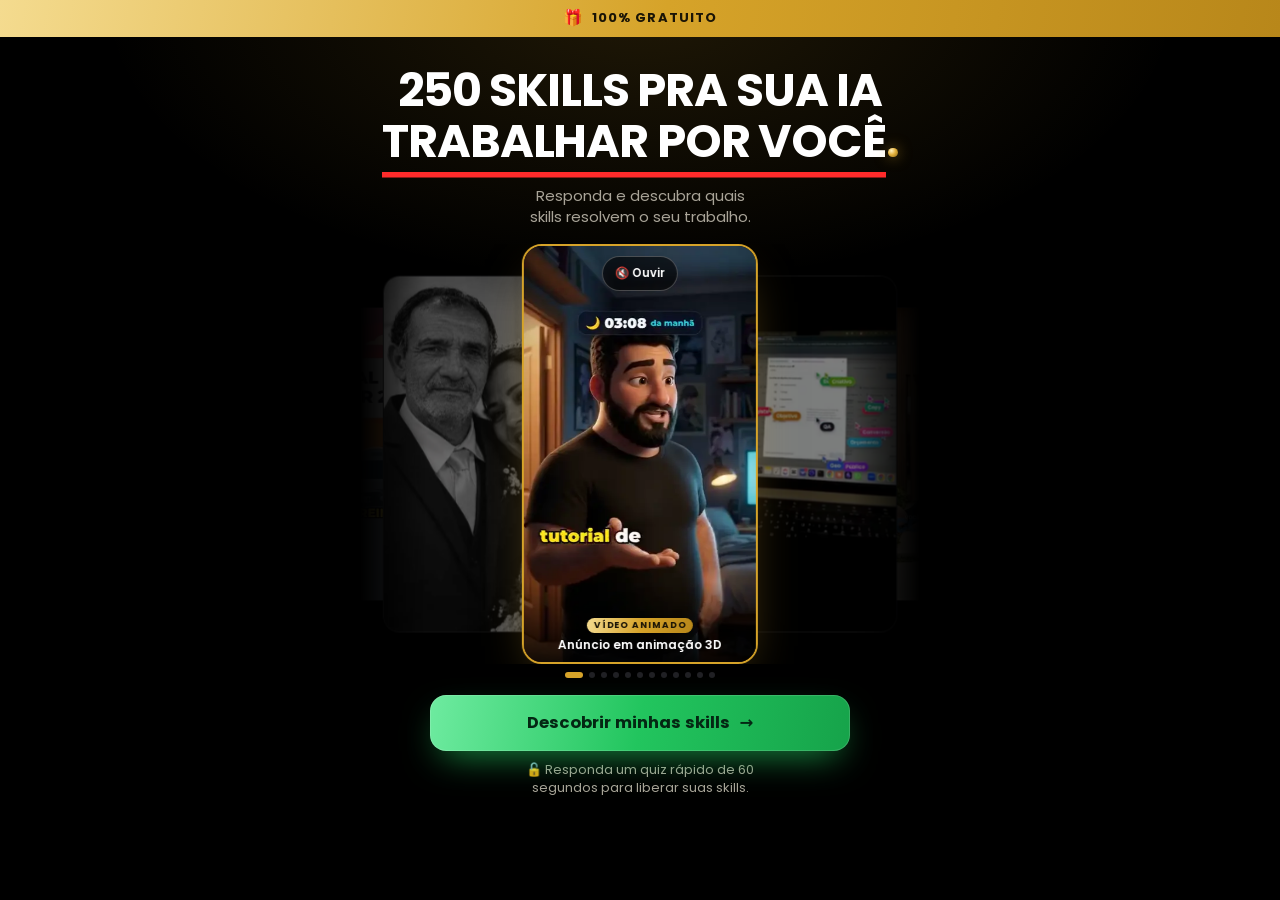
==== index.html @ 6d5dd788 "Capa do quiz: faixa 100% GRATUITO (Black Friday só na página de resultado) Co-Authored-By: Claude Op" ====
<!doctype html>
<html lang="pt-BR">
<head>
<meta charset="utf-8">
<meta name="viewport" content="width=device-width,initial-scale=1,viewport-fit=cover">
<title>Quiz Biblioteca de Skills · Descubra suas skills</title>
<meta name="description" content="Quiz grátis de 60 segundos: diga com o que você trabalha e descubra quais skills fazem sua IA atender, postar e organizar por você.">
<meta name="theme-color" content="#000000">
<meta name="color-scheme" content="dark">
<meta property="og:type" content="website">
<meta property="og:title" content="250 skills pra sua IA trabalhar por você">
<meta property="og:description" content="Responda um quiz de 60 segundos e descubra quais skills resolvem o seu trabalho.">
<meta property="og:image" content="https://quiz-biblioteca.onrender.com/m/og.jpg">
<meta property="og:url" content="https://quiz-biblioteca.onrender.com/">
<meta name="twitter:card" content="summary_large_image">
<link rel="icon" type="image/svg+xml" href="data:image/svg+xml,%3Csvg xmlns='http://www.w3.org/2000/svg' viewBox='0 0 64 64'%3E%3Crect width='64' height='64' rx='14' fill='%23000'/%3E%3Ctext x='32' y='45' text-anchor='middle' font-family='Arial,Helvetica,sans-serif' font-weight='800' font-size='36' fill='%23D6A329'%3EA.%3C/text%3E%3C/svg%3E">
<link rel="preconnect" href="https://fonts.googleapis.com">
<link rel="preconnect" href="https://fonts.gstatic.com" crossorigin>
<link rel="stylesheet" href="https://fonts.googleapis.com/css2?family=Poppins:wght@400;500;600;700;800&family=JetBrains+Mono:wght@500&display=swap">
<style>
/* =========================================================
   TOKENS — preto + dourado (mesmos da página de vendas)
   ========================================================= */
:root{
  --bg:#000;
  --card:#111113;
  --card-2:#17171A;
  --card-3:#202024;
  --line:rgba(255,255,255,.10);
  --line-2:rgba(255,255,255,.17);
  --text:#ECE9E2;
  --muted:#A9A498;
  --dim:#6E6A62;
  --gold:#D6A329;
  --gold-hi:#F2D488;
  --gold-soft:rgba(214,163,41,.12);
  --gold-grad:linear-gradient(100deg,#F4DB8F 0%,#D6A329 52%,#B8871A 100%);
  --gold-tile:linear-gradient(140deg,#F6DE97 0%,#DDAA35 45%,#A97A12 100%);
  --btn-ink:#1A1406;
  --cta-grad:linear-gradient(100deg,#6EEBA0 0%,#22C55E 50%,#16A34A 100%);
  --cta-ink:#042713;
  --cta-glow:34,197,94;
  --wpp:#25D366;
  --red:#FF2B2B;
  --err:#FF6B6B;
  --ok:#4FD18B;
  --f:"Poppins",ui-sans-serif,system-ui,-apple-system,"Segoe UI",sans-serif;
  --mono:"JetBrains Mono",ui-monospace,Menlo,monospace;
  --ease:cubic-bezier(.2,.8,.2,1);
  color-scheme:dark;
}
*{box-sizing:border-box;-webkit-tap-highlight-color:transparent}
[hidden]{display:none!important}
html,body{margin:0;background:var(--bg);color:var(--text)}
html{overflow-x:clip;-webkit-text-size-adjust:100%}
body{font-family:var(--f);font-size:16px;line-height:1.5;-webkit-font-smoothing:antialiased;overflow-x:clip;text-align:center}
img,video{max-width:100%;display:block}
button,a,input{font-family:inherit;touch-action:manipulation}
:focus-visible{outline:2px solid var(--gold-hi);outline-offset:3px}
h1:focus,h2:focus{outline:none}
.gold{background:var(--gold-grad);-webkit-background-clip:text;background-clip:text;color:transparent}
.col{width:100%;max-width:560px;margin:0 auto;padding-left:max(16px,env(safe-area-inset-left,0px));padding-right:max(16px,env(safe-area-inset-right,0px))}
.eyebrow{display:inline-flex;align-items:center;gap:8px;font:600 11px/1.2 var(--f);letter-spacing:.18em;text-transform:uppercase;color:var(--gold)}
.eyebrow::before{content:"";width:7px;height:7px;border-radius:50%;background:var(--gold);box-shadow:0 0 0 4px var(--gold-soft)}
.glow{position:fixed;inset:0;pointer-events:none;z-index:0;background:radial-gradient(60% 45% at 50% 0%,rgba(214,163,41,.15),transparent 70%)}
main,.progress,.topbar{position:relative;z-index:1}
.si{display:inline-block;width:1em;height:1em;flex:none;background:currentColor;-webkit-mask:var(--u) center/contain no-repeat;mask:var(--u) center/contain no-repeat}

/* ---------- Faixa Black Friday ---------- */
.topbar{display:flex;justify-content:center;align-items:center;gap:10px;padding:8px 14px;background:var(--gold-grad);color:var(--btn-ink);font-size:12.5px;font-weight:700;letter-spacing:.06em;text-transform:uppercase;line-height:1.3}
.topbar svg{width:16px;height:16px;flex:none}
.topbar.tb-free{gap:8px;font-size:13px;letter-spacing:.08em}
.topbar.tb-free span{background:none;padding:0;font-size:16px;color:inherit}
.topbar span{background:var(--btn-ink);color:var(--gold-hi);padding:3px 10px;border-radius:99px;font-size:11.5px;white-space:nowrap}

/* ---------- Headline (igual à página) ---------- */
.h1{margin:0;width:100%;font-size:30px;line-height:1.12;font-weight:700;letter-spacing:-.025em;color:#fff;text-transform:uppercase}
.h1 .ln{display:table;margin:0 auto;white-space:nowrap}
.h1 .ul{background:linear-gradient(var(--red),var(--red)) 0 100%/100% .12em no-repeat;padding-bottom:.1em;-webkit-box-decoration-break:clone;box-decoration-break:clone}
.h1 .ball{display:inline-block;width:.2em;height:.2em;margin-left:.06em;border-radius:50%;background:radial-gradient(circle at 35% 30%,#FFF1BF,#E2B03C 45%,#8A6716 100%);box-shadow:0 0 .3em rgba(214,163,41,.6)}

/* ---------- Botões (verde pulsando) ---------- */
.cta{position:relative;overflow:hidden;display:flex;align-items:center;justify-content:center;gap:10px;width:100%;min-height:56px;border:0;border-radius:16px;padding:14px 20px;background:var(--cta-grad);color:var(--cta-ink);font:700 16.5px/1.2 var(--f);text-decoration:none;cursor:pointer;
  box-shadow:0 0 0 1px rgba(255,255,255,.14) inset,0 14px 36px -12px rgba(var(--cta-glow),.8);animation:breathe 2.8s ease-in-out infinite}
.cta:active{animation:none;transform:scale(.98)}
.cta::after{content:"";position:absolute;top:0;bottom:0;left:-60%;width:40%;background:linear-gradient(100deg,transparent,rgba(255,255,255,.5),transparent);transform:skewX(-20deg);animation:shine 2.8s ease-in-out infinite;pointer-events:none}
@keyframes shine{0%,60%{left:-60%}100%{left:130%}}
@keyframes breathe{0%,100%{transform:scale(1);filter:brightness(1)}50%{transform:scale(1.025);filter:brightness(1.08)}}
.cta .arr{transition:transform .2s var(--ease)}
.cta:hover .arr{transform:translateX(4px)}
.unlock{margin:0;font-size:13px;line-height:1.4;color:var(--muted);text-wrap:balance}
.trust{display:flex;justify-content:center;align-items:center;flex-wrap:wrap;gap:6px 16px;font-size:13px;color:var(--muted)}
.trust span{display:inline-flex;align-items:center;gap:7px}
.trust .wa{color:var(--wpp);font-weight:600}
.trust .wa .si{font-size:17px}

/* ---------- CAPA ---------- */
.cover{display:flex;flex-direction:column;align-items:center;gap:clamp(10px,1.9svh,18px);padding-block:clamp(14px,2.4svh,26px) 22px}
.cover .sub{margin:0;font-size:15px;line-height:1.4;color:var(--muted);max-width:34ch;text-wrap:balance}
.cover .cta-box{width:100%;max-width:420px;display:flex;flex-direction:column;gap:10px}

/* Carrossel coverflow */
.fwrap{align-self:stretch;margin-inline:-16px;display:flex;flex-direction:column;gap:8px}
.flow{position:relative;width:100%;height:clamp(200px,44svh,420px);overflow:hidden;touch-action:pan-y;user-select:none;-webkit-user-select:none;
  -webkit-mask-image:linear-gradient(90deg,transparent,#000 12%,#000 88%,transparent);mask-image:linear-gradient(90deg,transparent,#000 12%,#000 88%,transparent)}
.fcard{position:absolute;left:50%;top:0;height:100%;aspect-ratio:9/16;border-radius:20px;overflow:hidden;background:#0b0b0c;border:1px solid var(--line);
  transition:transform .7s var(--ease),opacity .7s var(--ease),filter .7s var(--ease);will-change:transform;cursor:pointer}
.fcard video,.fcard img{position:absolute;inset:0;width:100%;height:100%;object-fit:cover;pointer-events:none}
.fcard.on{border:2px solid var(--gold);box-shadow:0 20px 50px -20px rgba(214,163,41,.55);cursor:default}
.fcard .cap{position:absolute;left:0;right:0;bottom:0;z-index:2;padding:34px 10px 10px;background:linear-gradient(180deg,transparent,rgba(0,0,0,.85));font:600 12px/1.25 var(--f);color:#fff;opacity:0;transition:opacity .4s;text-align:center}
.fcard .cap small{display:inline-block;font-size:9px;font-weight:700;letter-spacing:.1em;text-transform:uppercase;color:var(--btn-ink);background:var(--gold-grad);padding:2px 7px;border-radius:99px;margin-bottom:4px}
.fcard.on .cap{opacity:1}
.snd{position:absolute;top:10px;left:50%;transform:translateX(-50%);z-index:3;border:1px solid rgba(255,255,255,.25);border-radius:999px;background:rgba(0,0,0,.6);color:#fff;font:600 11.5px var(--f);padding:8px 12px;min-height:34px;cursor:pointer;white-space:nowrap;opacity:0;pointer-events:none;transition:opacity .3s}
.fcard.on .snd{opacity:1;pointer-events:auto}
.snd[aria-pressed="true"]{background:var(--gold-grad);color:var(--btn-ink);border-color:transparent}
.dots{display:flex;gap:6px;justify-content:center}
.dots i{width:6px;height:6px;border-radius:3px;background:var(--card-3);transition:all .4s var(--ease)}
.dots i.on{width:18px;background:var(--gold)}
/* imagens com movimento */
.fx-pan{background:#0c0b09}
.fx-pan img{inset:auto;left:50%;top:0;height:100%;width:auto;max-width:none;object-fit:initial;translate:-50% 0;transform-origin:50% 0}
.fx-zoom img{object-position:55% 30%;transform-origin:50% 35%}
.fx-side{background:#f3f5f9}
.fx-side img{object-position:0% 50%}
.fcard.on.fx-pan img{animation:menuPan 9s ease-in-out forwards}
.fcard.on.fx-zoom img{animation:kb 9s ease-out forwards}
.fcard.on.fx-side img{animation:side 9s ease-in-out forwards}
.pmedia.fx-pan img{animation:menuPan 9s ease-in-out infinite alternate}
.pmedia.fx-zoom img{animation:kb 9s ease-in-out infinite alternate}
@keyframes menuPan{0%,14%{transform:none}42%{transform:scale(1.5)}100%{transform:scale(1.5) translateY(-33%)}}
@keyframes kb{to{transform:scale(1.14)}}
@keyframes side{0%,10%{object-position:0% 50%}100%{object-position:100% 50%}}

/* ---------- PROGRESSO (uma barra dourada) ---------- */
.progress{position:sticky;top:0;z-index:5;background:rgba(0,0,0,.9);backdrop-filter:blur(12px);-webkit-backdrop-filter:blur(12px);padding-top:calc(10px + env(safe-area-inset-top,0px));padding-bottom:10px;border-bottom:1px solid var(--line)}
.mark{display:block;font:800 17px/1 var(--f);letter-spacing:-.02em}
.track{margin-top:9px;height:6px;border-radius:3px;background:var(--card-3);overflow:hidden}
.track b{display:block;height:100%;width:0;border-radius:3px;background:var(--gold-grad);transition:width .6s var(--ease)}

/* ---------- PERGUNTAS ---------- */
.q{display:flex;flex-direction:column;align-items:center;gap:16px;padding-block:22px 44px;animation:rise .45s var(--ease) both}
@keyframes rise{from{opacity:.001;transform:translateY(14px)}to{opacity:1;transform:none}}
.q h2{margin:0;font-size:clamp(22px,6.2vw,30px);line-height:1.18;letter-spacing:-.025em;font-weight:700;text-wrap:balance;max-width:22ch}
.qsub{margin:-8px 0 0;font-size:14.5px;line-height:1.45;color:var(--muted);max-width:36ch;text-wrap:balance}
.insight{margin:2px 0 0;max-width:38ch;font-size:13.5px;line-height:1.45;color:var(--muted);text-wrap:balance;padding-top:12px;border-top:1px solid var(--line)}
.insight::before{content:"✦ ";color:var(--gold)}
.opts{width:100%;max-width:440px;display:flex;flex-direction:column;gap:10px}
.opt{position:relative;width:100%;min-height:58px;display:flex;flex-direction:column;align-items:center;justify-content:center;text-align:center;background:var(--card);border:1px solid var(--line);border-radius:16px;padding:12px 42px;color:var(--text);font:600 15.5px/1.3 var(--f);cursor:pointer;transition:border-color .2s,background .2s,transform .15s}
.opt:hover{border-color:rgba(214,163,41,.55);background:var(--card-2)}
.opt:active{transform:scale(.985)}
.opt.sel{border-color:var(--gold);background:linear-gradient(100deg,rgba(214,163,41,.16),rgba(214,163,41,.05))}
.opt.sel::after{content:"✓";position:absolute;right:14px;top:50%;transform:translateY(-50%);width:22px;height:22px;border-radius:50%;background:var(--gold-grad);color:var(--btn-ink);display:grid;place-items:center;font-size:12px;font-weight:800}
/* P1: grade de nichos */
.ngrid{width:100%;max-width:440px;display:grid;grid-template-columns:1fr 1fr;gap:10px}
.ngrid .opt{min-height:62px;padding:10px 12px;gap:9px;font-size:13.5px;line-height:1.25;flex-direction:row;justify-content:flex-start;text-align:left}
.ngrid .opt .em{font-size:24px;line-height:1;flex:none}
.ngrid .opt:last-child{grid-column:1/-1;justify-content:center;min-height:52px}
.ngrid .opt.sel::after{top:6px;right:6px;transform:none;width:18px;height:18px;font-size:11px}

/* Pausa */
.clock{display:flex;flex-direction:column;align-items:center;gap:0}
.clock strong{font-size:clamp(64px,19vw,92px);line-height:1;font-weight:800;letter-spacing:-.05em;font-variant-numeric:tabular-nums}
.clock span{color:var(--text);font-size:16px;font-weight:600}
.clock2{margin:-8px 0 0;color:var(--muted);font-size:15px}
.clock2 b{color:var(--gold-hi)}
.tiny{font-size:11.5px;color:var(--dim);margin:-6px 0 0}
.pmedia{position:relative;width:min(56vw,240px);aspect-ratio:9/16;border-radius:20px;overflow:hidden;background:#0b0b0c;border:2px solid var(--gold);box-shadow:0 24px 50px -24px rgba(214,163,41,.5)}
.pmedia video,.pmedia img{position:absolute;inset:0;width:100%;height:100%;object-fit:cover}
.pmedia.fx-pan img{inset:auto;left:50%;top:0;width:auto;max-width:none;object-fit:initial}
.sound{position:absolute;bottom:10px;left:50%;transform:translateX(-50%);z-index:2;border:0;border-radius:999px;background:rgba(0,0,0,.72);color:var(--text);font:600 12px var(--f);padding:9px 13px;min-height:36px;cursor:pointer;white-space:nowrap}
.sound[aria-pressed="true"]{background:var(--gold-grad);color:var(--btn-ink)}
.ask{width:100%;max-width:400px;margin:0;font-size:15px;font-weight:500;color:#fff;background:var(--card);border:1px solid var(--line-2);border-radius:16px;padding:12px 14px;text-align:left}
.ask small{display:block;font-size:11px;color:var(--gold);letter-spacing:.14em;font-weight:600;margin-bottom:3px}

/* Captura */
.lead{width:100%;max-width:420px;display:flex;flex-direction:column;gap:12px;text-align:left}
.lead label{display:flex;flex-direction:column;gap:6px;font-size:13px;font-weight:600;color:var(--muted)}
.lead input{width:100%;min-height:54px;border-radius:14px;border:1px solid var(--line-2);background:var(--card);color:#fff;font:500 16px var(--f);padding:12px 14px;outline:none;transition:border-color .2s}
.lead input:focus{border-color:var(--gold)}
.lead input[aria-invalid="true"]{border-color:var(--err)}
.err{min-height:0;margin:0;color:var(--err);font-size:13.5px;font-weight:500}
.safe{margin:0;text-align:center;font-size:12.5px;color:var(--muted)}

/* Carregando */
.loading{display:flex;flex-direction:column;align-items:center;gap:24px;padding-block:56px;animation:rise .4s var(--ease) both}
.loading h2{margin:0;font-size:21px;line-height:1.3;letter-spacing:-.02em;max-width:24ch;text-wrap:balance}
.ring{width:108px;height:108px;position:relative}
.ring svg{width:100%;height:100%;transform:rotate(-90deg)}
.ring circle{fill:none;stroke-width:6}
.ring .bgc{stroke:var(--card-3)}
.ring .fgc{stroke:url(#gg);stroke-linecap:round;stroke-dasharray:302;stroke-dashoffset:302;animation:load 3s var(--ease) forwards}
@keyframes load{to{stroke-dashoffset:0}}
.ring b{position:absolute;inset:0;display:grid;place-items:center;font:500 21px var(--mono)}
.checks{list-style:none;margin:0;padding:0;display:flex;flex-direction:column;gap:12px;text-align:left}
.checks li{display:flex;gap:10px;align-items:center;color:var(--dim);font-size:15px;transition:color .3s}
.checks li i{flex:none;width:22px;height:22px;border-radius:50%;border:1px solid var(--line-2);display:grid;place-items:center;font-style:normal;font-size:11px;color:transparent;transition:all .3s}
.checks li.done{color:var(--text)}
.checks li.done i{background:var(--gold-grad);color:var(--btn-ink);border-color:transparent}

/* ---------- RESULTADO / VENDAS ---------- */
.sales{display:flex;flex-direction:column;align-items:center;gap:20px;padding-block:22px 56px;animation:rise .5s var(--ease) both}
.hero2{margin:0;font-size:clamp(26px,7.4vw,40px);line-height:1.12;letter-spacing:-.03em;font-weight:800;text-wrap:balance;max-width:18ch}
.vsl{position:relative;width:100%;max-width:340px;max-width:min(340px,calc((100svh - 190px) * .5625));min-width:220px;aspect-ratio:9/16;border-radius:20px;overflow:hidden;background:#000;box-shadow:0 0 0 1.5px rgba(214,163,41,.6),0 30px 70px -30px rgba(214,163,41,.5);cursor:pointer}
.vsl video{position:absolute;inset:0;width:100%;height:100%;object-fit:cover;background:#000}
.vsl .sound{bottom:18px;font-size:13px;padding:10px 15px}
.vprog{position:absolute;left:0;right:0;bottom:0;height:4px;background:rgba(255,255,255,.14);z-index:2}
.vprog b{display:block;height:100%;width:0;background:var(--gold-grad)}
.after{width:100%;display:flex;flex-direction:column;align-items:center;gap:22px}
.after.show{animation:rise .7s var(--ease) both}
.blk{width:100%;max-width:460px;display:flex;flex-direction:column;align-items:center;gap:12px}
.blk h3{margin:0;font-size:clamp(22px,6.2vw,28px);line-height:1.18;letter-spacing:-.025em;font-weight:700;text-wrap:balance;color:#fff}
.badge{display:inline-flex;align-items:center;gap:8px;font:600 12px/1.2 var(--f);letter-spacing:.06em;color:var(--gold-hi);padding:8px 14px;border:1px solid rgba(214,163,41,.45);border-radius:999px;background:var(--gold-soft)}
.prof{width:100%;max-width:460px;background:var(--card);border:1px solid var(--line-2);border-radius:22px;padding:20px 18px;display:flex;flex-direction:column;align-items:center;gap:10px}
.prof small{font-size:11px;letter-spacing:.14em;text-transform:uppercase;color:var(--dim);font-weight:600}
.punch{margin:0;font-size:clamp(19px,5.2vw,23px);line-height:1.3;font-weight:700;letter-spacing:-.015em;color:#fff;text-wrap:balance}
.muted{margin:0;color:var(--muted);font-size:15px;max-width:36ch;text-wrap:balance}
/* comparativo lado a lado (igual à página) */
.cmp2{width:100%;display:grid;grid-template-columns:1fr 1fr;gap:8px;text-align:left}
.cmp2 .cc{display:flex;flex-direction:column;border-radius:18px;padding:14px 10px 10px;min-width:0}
.cmp2 .cc.no{border:1px solid rgba(255,90,90,.35);background:linear-gradient(180deg,#2a1214,#140d0e)}
.cmp2 .cc.yes{border:1px solid rgba(79,209,139,.45);background:linear-gradient(180deg,#0f2a1c,#0b1510);box-shadow:0 30px 70px -30px rgba(79,209,139,.45)}
.cc-h{padding-bottom:10px;margin-bottom:4px;border-bottom:1px solid rgba(255,255,255,.08)}
.cc-h b{display:block;font-size:14px;font-weight:700;line-height:1.2}
.no .cc-h b{color:#ff7b7b}.yes .cc-h b{color:var(--ok)}
.cc-h span{display:block;margin-top:4px;font-family:var(--mono);font-size:10px;color:var(--dim)}
.cc ul{list-style:none;margin:0 0 10px;padding:0;display:grid}
.cc li{display:flex;align-items:flex-start;gap:7px;padding:6px 0;font-size:12px;line-height:1.3;overflow-wrap:anywhere}
.no li{color:#c9b9b9}.yes li{color:#fff}
.cc li i{flex:none;width:18px;height:18px;margin-top:-1px;border-radius:50%;display:grid;place-items:center;font-style:normal;font-size:9.5px;font-weight:800}
.no li i{background:rgba(255,90,90,.16);color:#ff6b6b}
.yes li i{background:#22c55e;color:#06210f}
.cc-f{margin-top:auto;padding:9px 6px;border-radius:10px;text-align:center;font-weight:700;font-size:11.5px;line-height:1.25}
.no .cc-f{background:rgba(255,90,90,.12);color:#ff7b7b}
.yes .cc-f{background:rgba(79,209,139,.12);color:var(--ok)}
@media (min-width:420px){.cmp2{gap:12px}.cmp2 .cc{padding:18px 14px 12px}.cc-h b{font-size:16px}.cc li{font-size:13.5px;gap:10px}.cc li i{width:22px;height:22px;font-size:11px}.cc-f{font-size:13px}}
/* a conta */
.calc{width:100%;max-width:460px;border-radius:22px;padding:20px 18px;background:#fbf8f1;color:#1d1b17;text-align:left;box-shadow:0 30px 60px -30px rgba(214,163,41,.5)}
.calc .tag{display:inline-block;font:700 10.5px/1 var(--f);letter-spacing:.14em;text-transform:uppercase;color:#8a8273;margin-bottom:10px}
.calc p{margin:0;font-size:16px;line-height:1.5}
.calc b{color:#c2410c}
.calc .us{margin-top:12px;padding-top:12px;border-top:1px dashed #d9d2c3;font-weight:700;font-size:17px}
.calc .us b{color:#15803d}
/* skills do nicho */
.skills{width:100%;display:grid;grid-template-columns:1fr 1fr;gap:10px}
.sk{display:flex;flex-direction:column;align-items:center;gap:10px;padding:16px 10px;border-radius:18px;background:var(--card);border:1px solid var(--line-2);font-weight:600;font-size:13.5px;line-height:1.3;color:#fff}
.sk .ti{width:46px;height:46px;border-radius:14px;display:grid;place-items:center;background:var(--gold-tile);color:var(--btn-ink)}
.sk .ti svg{width:22px;height:22px}
/* criador */
.cr{width:100%;max-width:460px;display:flex;gap:14px;align-items:center;text-align:left;padding:14px;border-radius:20px;background:var(--card);border:1px solid var(--line)}
.cr img{flex:none;width:76px;height:96px;border-radius:14px;object-fit:cover;object-position:50% 25%;border:1px solid var(--line-2)}
.cr b{display:block;color:#fff;font-size:15px}
.cr small{display:block;color:var(--gold-hi);font-size:12px;margin-top:1px}
.cr p{margin:6px 0 0;font-size:13.5px;line-height:1.45;color:var(--muted)}
/* oferta (igual à página) */
.offer{width:100%;max-width:460px;border-radius:26px;padding:2px;background:conic-gradient(from var(--ang,0deg),rgba(214,163,41,.25) 0deg,rgba(214,163,41,.25) 200deg,#F2D488 280deg,#fff 300deg,#D6A329 320deg,rgba(214,163,41,.25) 360deg);animation:orbit 6s linear infinite;box-shadow:0 40px 110px -40px rgba(214,163,41,.55)}
@property --ang{syntax:'<angle>';inherits:false;initial-value:0deg}
@keyframes orbit{to{--ang:360deg}}
.offer-in{border-radius:24px;background:#0b0b0c;padding:24px 18px;text-align:left}
.offer-bf{display:flex;justify-content:center;margin-bottom:14px}
.offer-bf span{display:inline-flex;align-items:center;gap:6px;padding:5px 12px;border-radius:99px;background:rgba(214,163,41,.12);border:1px solid rgba(214,163,41,.45);color:var(--gold-hi);font-size:11px;font-weight:700;letter-spacing:.1em}
.offer-in h3{margin:0;font-size:20px;color:#fff;text-align:center}
.inc{list-style:none;display:grid;gap:12px;margin:18px 0;padding:0}
.inc li{display:flex;gap:12px;font-size:14px}
.inc li i{flex:none;width:22px;height:22px;border-radius:50%;background:var(--gold-soft);border:1px solid rgba(214,163,41,.5);color:var(--gold-hi);display:grid;place-items:center;font-style:normal;font-size:11px;font-weight:700;margin-top:1px}
.inc b{display:block;color:#fff}
.inc small{color:var(--muted);font-size:12.5px}
.bonus-h{display:flex;align-items:center;gap:10px;font-size:11px;font-weight:700;letter-spacing:.14em;color:var(--gold);margin:6px 0 10px}
.bonus-h::after{content:"";flex:1;height:1px;background:var(--line)}
.bonus{display:flex;justify-content:space-between;align-items:center;gap:10px;padding:11px 12px;border-radius:12px;background:var(--card);border:1px solid var(--line);font-size:13.5px;margin-bottom:8px}
.bonus>span:first-child{display:flex;align-items:center;gap:10px}
.bonus .bi{width:30px;height:30px;border-radius:9px;display:grid;place-items:center;background:var(--card-2);border:1px solid var(--line-2);color:var(--gold-hi);flex:none}
.bonus .bi svg{width:14px;height:14px}
.bonus .bi .si{font-size:15px;color:var(--wpp)}
.bonus .pr{text-align:right;font-size:12px;line-height:1.25;color:var(--ok);font-weight:600;white-space:nowrap}
.bonus .pr s{display:block;color:var(--muted);font-weight:400}
.price{text-align:center;margin:22px 0 18px}
.price .off{display:inline-block;padding:4px 12px;border-radius:99px;background:var(--gold-grad);color:var(--btn-ink);font-size:11.5px;font-weight:700;letter-spacing:.06em}
.price .from{display:block;color:var(--muted);font-size:14px;margin-top:10px}
.price .val{display:flex;justify-content:center;align-items:flex-start;gap:4px;color:#fff;line-height:1;margin-top:6px}
.price .val small{font-size:20px;font-weight:600;margin-top:8px}
.price .val b{font-size:66px;font-weight:800;letter-spacing:-.03em}
.price .once{display:block;font-size:11px;letter-spacing:.16em;font-weight:600;color:var(--gold);margin-top:8px}
.offer .trust{margin-top:14px}
/* garantia (selo da página) */
.guar{width:100%;max-width:460px;display:flex;gap:16px;align-items:center;padding:18px;border-radius:20px;background:var(--card);border:1px solid var(--line);text-align:left}
.seal{flex:none;width:96px;height:96px;filter:drop-shadow(0 10px 24px rgba(214,163,41,.35))}
.seal .seal-ring{transform-origin:60px 60px;animation:sealSpin 22s linear infinite}
@keyframes sealSpin{to{transform:rotate(360deg)}}
.guar strong{display:block;color:#fff;font-size:15px}
.guar p{margin:4px 0 0;font-size:13px;color:var(--muted)}
/* FAQ */
.faq{width:100%;max-width:460px;display:grid;gap:8px;text-align:left}
.faq details{border-radius:14px;background:var(--card);border:1px solid var(--line);overflow:hidden}
.faq summary{list-style:none;cursor:pointer;display:flex;justify-content:space-between;align-items:center;gap:12px;padding:15px 16px;font-size:14.5px;font-weight:500;color:#fff}
.faq summary::-webkit-details-marker{display:none}
.faq summary::after{content:"+";flex:none;width:24px;height:24px;border-radius:50%;border:1px solid var(--line-2);display:grid;place-items:center;color:var(--gold);transition:transform .25s}
.faq details[open] summary::after{transform:rotate(45deg)}
.faq details p{margin:0;padding:0 16px 16px;font-size:13.5px;color:var(--muted)}
.final{width:100%;max-width:460px;display:flex;flex-direction:column;gap:14px;align-items:center;padding-top:6px}
.res-flow .flow{height:clamp(260px,54svh,460px)}
footer{width:100%;padding:24px 16px 30px;font-size:12px;color:var(--dim);border-top:1px solid var(--line)}

@media (min-width:760px){.cover{padding-block:28px 32px}}
@media (max-width:360px){.ngrid .opt{font-size:12.5px}.opt{padding:12px 34px;font-size:15px}.topbar{font-size:11.5px;gap:8px}}
@media (prefers-reduced-motion:reduce){*,*::before,*::after{animation:none!important;transition:none!important}}
</style>
</head>
<body>
<div class="glow" aria-hidden="true"></div>
<svg width="0" height="0" style="position:absolute" aria-hidden="true"><defs><linearGradient id="gg" x1="0" x2="1"><stop offset="0" stop-color="#F4DB8F"/><stop offset=".52" stop-color="#D6A329"/><stop offset="1" stop-color="#B8871A"/></linearGradient></defs></svg>

<div class="topbar" id="topbar" hidden>
  <svg viewBox="0 0 24 24" fill="none" stroke="currentColor" stroke-width="2.4" stroke-linecap="round" stroke-linejoin="round" aria-hidden="true"><path d="M12.6 2.6A2 2 0 0 0 11.2 2H4a2 2 0 0 0-2 2v7.2a2 2 0 0 0 .6 1.4l8.7 8.7a2.4 2.4 0 0 0 3.4 0l6.6-6.6a2.4 2.4 0 0 0 0-3.4z"/><circle cx="7.5" cy="7.5" r="1.2" fill="currentColor"/></svg>
  Desconto de Black Friday <span>62% OFF</span>
</div>
<div class="topbar tb-free" id="topbarFree"><span aria-hidden="true">🎁</span> 100% GRATUITO</div>

<div id="prog" class="progress" hidden>
  <div class="col">
    <span class="mark gold" aria-hidden="true">A.</span>
    <div class="track" id="track" role="progressbar" aria-label="Progresso do quiz" aria-valuemin="0" aria-valuemax="100"><b id="tfill"></b></div>
  </div>
</div>

<main id="app"></main>

<script>
/* =========================================================
   CONFIGURAÇÃO — troque aqui
   ========================================================= */
const CHECKOUT = "https://pay.hub.la/I3yjw0fYzsLZFm8vH3pD";   // link do checkout (Hubla); com "#", o botão não leva a lugar nenhum
const LEAD_WEBHOOK = "";       // URL que recebe o lead em POST JSON; vazio = não envia nada
/* respostas anônimas (sem nome nem telefone) salvas no Supabase, tabela quiz_respostas.
   A chave abaixo é a "publishable": pode ficar no site; a tabela só aceita inserir, ninguém lê por aqui.
   Para desligar o envio, deixe url vazio. */
const SUPABASE = {url:"https://ritjeqziygxnywznwhsc.supabase.co", key:"sb_publishable_6xr50iEvbMHEYcyE6F9pEg_xkrTpZkS", tabela:"quiz_respostas"};
const VSL = {vturb:false, src:"m/vsl.mp4", poster:"m/vsl.webp", vturbId:"", vturbJs:""};
const VSL_DELAY = 30;          // segundos até liberar tudo que fica abaixo do vídeo principal

/* =========================================================
   MÍDIAS (pasta m/) — vídeos têm poster .webp com o mesmo nome
   som:1 = vídeo com áudio (mostra o botão "Ouvir")
   ========================================================= */
const MEDIA = {
  v1:{t:"Seu avatar apresentando o imóvel", c:"Imóveis", som:1},
  v2:{t:"Personagens 3D que vendem", c:"Vídeo animado", som:1},
  v3:{t:"Anúncio em animação 3D", c:"Vídeo animado", som:1},
  v4:{t:"A obra em 3D, andar por andar", c:"Arquitetura"},
  v5:{t:"Do terreno à casa pronta", c:"Imóveis", som:1},
  v6:{t:"Mobília no apê vazio", c:"Imóveis", som:1},
  v7:{t:"Terreno que vira empreendimento", c:"Arquitetura", som:1},
  v8:{t:"Vídeo explicativo animado", c:"Conteúdo", som:1},
  v9:{t:"Série animada pro Reels", c:"Conteúdo", som:1},
  v10:{t:"18 efeitos de edição em 20s", c:"Edição de vídeo"},
  v11:{t:"CRM próprio", c:"Vendas"},
  v12:{t:"Site animado pra sua empresa", c:"Site"},
  v13:{t:"Página de vendas pronta", c:"Página de vendas"},
  v14:{t:"Controle do MEI: lucro e caixa", c:"Finanças"},
  cardapio:{img:1, fx:"pan", t:"Cardápio digital da hamburgueria", c:"Cardápio digital"},
  casamento:{img:1, fx:"zoom", t:"Edição profissional para casamentos", c:"Fotografia"},
  relatorio:{img:1, fx:"side", t:"Relatório com gráficos do seu negócio", c:"Relatório"},
  // soCapa:1 = aparece só no carrossel da capa (não entra no carrossel do resultado)
  v15:{t:"Tráfego Pago Automático para seu negócio", c:"Tráfego pago", som:1, soCapa:1},
  v16:{t:"WhatsApp automático", c:"Atendimento", soCapa:1}
};
/* capa: abre com v3 no centro; à direita v15, v1, v16; à esquerda (o último da lista) o casamento */
const COVER_ORDER = ["v3","v15","v1","v16","v5","v4","v14","v6","v2","v13","v8","casamento"];

/* =========================================================
   NICHOS — tudo depois da 1ª pergunta muda por aqui
   nome  = descrição completa do nicho (referência)
   curto = usado nas frases ("pro seu restaurante", "pra sua loja"…; o pro/pra/pros/pras é automático)
   dores = opções da P2 (c = frase de custo mostrada no resultado; sem = texto opcional no comparativo)
   gastoSub / horasSub = exemplos da P3 / P4
   pausa = mídia da pausa (chave de MEDIA) · pedido = caixa "VOCÊ SÓ PEDE"
   tempo = opções da P6 · skills = [nome, ícone] · carrossel = mídias que aparecem primeiro
   ========================================================= */
const NICHES = {
  comida:{desejo:"Receber pedidos no WhatsApp no automático", label:"Restaurante, lanchonete ou padaria", emoji:"🍔", nome:"sua hamburgueria, restaurante ou padaria", curto:"seu restaurante",
    dores:[
      {t:"Responder pedido no WhatsApp o dia todo", c:"Cliente que espera resposta pede no concorrente."},
      {t:"Fazer post bonito do cardápio", c:"Sem post, o cardápio do dia não vende."},
      {t:"Pagar sistema de pedido e cardápio digital", c:"Mensalidade que come o lucro de cada lanche."},
      {t:"Saber se teve lucro no fim do mês", c:"Você trabalha muito e não sabe quanto sobra."}],
    gastoSub:"cardápio digital, sistema de pedido, designer…",
    horasSub:"respondendo pedido, fazendo post, anotando conta",
    pausa:"cardapio", pedido:"cria um cardápio digital pra eu mandar no WhatsApp",
    tempo:["Atender melhor no balcão","Criar pratos e promoções novas","Abrir mais horas e vender mais","Descansar e ficar com a família"],
    skills:[["Cardápio digital","utensils"],["Atendente de WhatsApp","chat"],["Post do prato do dia","image"],["Controle de caixa","wallet"]],
    carrossel:["cardapio","v14","v3","relatorio","v2","v12"]},
  imoveis:{desejo:"Vender mais imóveis com vídeo e avatar", label:"Corretor ou imobiliária", emoji:"🏠", nome:"seus imóveis", curto:"seus imóveis",
    dores:[
      {t:"Fazer anúncio e vídeo de cada imóvel", c:"Imóvel sem vídeo fica parado no portal."},
      {t:"Responder lead que chega a qualquer hora", c:"Lead que espera 1 hora já falou com outro corretor."},
      {t:"Organizar clientes e retornos", c:"Cliente esquecido é comissão perdida."},
      {t:"Postar todo dia nas redes", c:"Sem aparecer, ninguém lembra de você na hora de comprar."}],
    gastoSub:"CRM, portal, editor de vídeo…",
    horasSub:"fazendo anúncio, respondendo lead, organizando cliente",
    pausa:"v1", pedido:"faz um vídeo desse apartamento com o meu avatar",
    tempo:["Fazer mais visitas","Fechar mais negócios","Captar mais imóveis","Ter fim de semana de novo"],
    skills:[["Avatar apresentando o imóvel","video"],["Vídeo do imóvel pro Reels","play"],["CRM de clientes","users"],["Anúncio que faz o cliente chamar","megaphone"]],
    carrossel:["v1","v6","v5","v7","v11","v12"]},
  arq:{desejo:"Mostrar meus projetos em 3D pro cliente", label:"Arquitetura, engenharia ou obra", emoji:"📐", nome:"seus projetos", curto:"seus projetos",
    dores:[
      {t:"Mostrar o projeto pro cliente entender", c:"Cliente que não visualiza não fecha."},
      {t:"Fazer render e apresentação", c:"Cada render terceirizado sai do seu bolso."},
      {t:"Montar orçamento e proposta", c:"Proposta que demora esfria o cliente."},
      {t:"Divulgar o trabalho nas redes", c:"Projeto bonito escondido não traz cliente novo."}],
    gastoSub:"render, software, designer…",
    horasSub:"montando apresentação, orçamento e post",
    pausa:"v4", pedido:"mostra essa obra em 3D, andar por andar",
    tempo:["Pegar mais projetos","Focar na parte criativa","Visitar mais obras","Ter mais tempo pra mim"],
    skills:[["Render do projeto","image"],["Obra em 3D andar por andar","layers"],["Orçamento em PDF","file"],["Simulação de empreendimento","ruler"]],
    carrossel:["v4","v7","v5","v6","relatorio","v12"]},
  beleza:{desejo:"Lotar minha agenda de clientes", label:"Estética, beleza ou saúde", emoji:"💆‍♀️", nome:"seu espaço de beleza", curto:"seu espaço de beleza",
    dores:[
      {t:"Responder agenda e preço no WhatsApp", c:"Quem não é respondido marca com outra."},
      {t:"Criar conteúdo pro Instagram", c:"Perfil parado não enche agenda."},
      {t:"Lembrar cliente de voltar", c:"Cliente que some é faturamento que não volta."},
      {t:"Organizar as contas do mês", c:"Você atende o dia inteiro e não sabe o lucro."}],
    gastoSub:"agenda online, designer, social media…",
    horasSub:"respondendo agenda, fazendo post, cobrando",
    pausa:"v2", pedido:"faz um vídeo animado da minha promoção",
    tempo:["Atender mais clientes","Fazer curso e me especializar","Abrir mais horários","Descansar e cuidar de mim"],
    skills:[["Atendente de agenda no WhatsApp","calendar"],["Vídeo animado da promoção","video"],["Lembrete pro cliente voltar","bell"],["Controle do caixa","wallet"]],
    carrossel:["v2","v3","v9","v11","v14","v12"]},
  criador:{desejo:"Criar conteúdo e vídeo sem editar", label:"Criador de conteúdo ou infoprodutor", emoji:"🎥", nome:"seu conteúdo", curto:"seu conteúdo",
    dores:[
      {t:"Editar vídeo toda semana", c:"Cada vídeo parado na galeria é alcance perdido."},
      {t:"Ter ideia e roteiro todo dia", c:"Sem constância, o algoritmo te esquece."},
      {t:"Fazer página de vendas e funil", c:"Sem página, o produto não vende sozinho."},
      {t:"Responder seguidores e alunos", c:"Pergunta sem resposta vira venda que não acontece."}],
    gastoSub:"editor, ferramenta de IA, plataforma…",
    horasSub:"editando, roteirizando, respondendo",
    pausa:"v8", pedido:"transforma esse tema num vídeo explicativo",
    tempo:["Gravar mais conteúdo","Lançar um produto novo","Fazer mais parcerias","Ter vida fora do celular"],
    skills:[["Roteiro de Reels","pencil"],["Vídeo explicativo animado","video"],["Edição com efeitos","cut"],["Página de vendas","globe"]],
    carrossel:["v8","v9","v10","v13","v3","v2"]},
  loja:{desejo:"Vender mais na minha loja online", label:"Loja ou e-commerce", emoji:"🛍️", nome:"sua loja", curto:"sua loja",
    dores:[
      {t:"Criar anúncio e criativo", c:"Criativo fraco encarece cada venda."},
      {t:"Fazer página de produto que venda", c:"Visita sem página boa vai embora."},
      {t:"Atender no WhatsApp e no direct", c:"Cliente sem resposta compra em outra loja."},
      {t:"Controlar estoque e caixa", c:"Sem controle, o dinheiro some no meio do mês."}],
    gastoSub:"plataforma, designer, gestor de anúncio…",
    horasSub:"fazendo criativo, atendendo, controlando estoque",
    pausa:"v13", pedido:"faz uma página de vendas pro meu produto",
    tempo:["Testar mais produtos","Escalar os anúncios","Cuidar do atendimento","Ter mais tempo livre"],
    skills:[["Página de vendas","globe"],["Anúncio animado","megaphone"],["Atendente de WhatsApp","chat"],["Relatório de vendas","chart"]],
    carrossel:["v13","v3","v2","relatorio","v11","v12"]},
  servicos:{desejo:"Organizar contas, clientes e orçamentos", label:"Prestador de serviço ou MEI", emoji:"🧰", nome:"seu negócio", curto:"seu negócio",
    dores:[
      {t:"Fazer orçamento rápido e bonito", c:"Orçamento que demora perde pro concorrente."},
      {t:"Controlar as contas do MEI", c:"Você trabalha muito e não sabe quanto sobra."},
      {t:"Organizar clientes e cobranças", c:"Cliente esquecido é dinheiro na mesa."},
      {t:"Divulgar o trabalho", c:"Quem não aparece não é lembrado."}],
    gastoSub:"sistema de orçamento, contador, designer…",
    horasSub:"fazendo orçamento, cobrando, divulgando",
    pausa:"v14", pedido:"monta meu controle do MEI com lucro e caixa",
    tempo:["Pegar mais serviços","Aumentar meu preço","Organizar a empresa","Ter mais tempo pra família"],
    skills:[["Orçamento em PDF","file"],["Controle do MEI","calc"],["CRM de clientes","users"],["Site animado","globe"]],
    carrossel:["v14","v12","v11","relatorio","v3","v13"]},
  foto:{desejo:"Entregar fotos e vídeos em tempo recorde", label:"Fotografia e eventos", emoji:"📸", nome:"seus ensaios e eventos", curto:"seus ensaios e eventos",
    dores:[
      {t:"Separar e organizar centenas de fotos", c:"Cada hora separando foto é uma hora sem fotografar."},
      {t:"Editar e entregar rápido", c:"Entrega que atrasa vira reclamação."},
      {t:"Mostrar o portfólio nas redes", c:"Portfólio parado não fecha evento novo."},
      {t:"Fazer orçamento e contrato", c:"Orçamento demorado perde a data pra outro."}],
    gastoSub:"editor, armazenamento, site…",
    horasSub:"separando foto, editando, respondendo cliente",
    pausa:"casamento", pedido:"organiza as fotos do casamento e escolhe as melhores",
    tempo:["Fotografar mais eventos","Entregar mais rápido","Cuidar do portfólio","Descansar entre os eventos"],
    skills:[["Organizar fotos do evento","grid"],["Edição profissional","sparkle"],["Portfólio animado","image"],["Orçamento e contrato","clipboard"]],
    carrossel:["casamento","v10","v12","v13","v9","v3"]},
  outro:{desejo:"Trabalhar menos e ganhar tempo", label:"Outra área / uso pessoal", emoji:"✨", nome:"seu dia a dia", curto:"seu dia a dia",
    dores:[
      {t:"Escrever textos e mensagens", c:"Horas na frente do celular que podiam ser suas."},
      {t:"Organizar contas e rotina", c:"Sem organização, o mês escapa."},
      {t:"Criar conteúdo pras redes", c:"Sem conteúdo, ninguém te encontra."},
      {t:"Não sei por onde começar com IA", c:"Enquanto isso, outros já usam IA pra trabalhar menos.", sem:"Tentar usar IA sem saber por onde começar"}],
    gastoSub:"aplicativos e assinaturas…",
    horasSub:"em tarefa repetida no celular e no computador",
    pausa:"v3", pedido:"faz um anúncio animado pra minha ideia",
    tempo:["Trabalhar menos","Ganhar mais","Aprender coisa nova","Ter mais tempo livre"],
    skills:[["Textos e mensagens","chat"],["Controle das contas","wallet"],["Post pras redes","image"],["Anúncio animado","megaphone"]],
    carrossel:["v3","v8","v2","v14","v13","v12"]}
};

/* Perguntas iguais pra todos */
const GASTO = [{t:"Nada, faço tudo na mão",v:0},{t:"Até R$ 100",v:80},{t:"De R$ 100 a R$ 300",v:200},{t:"De R$ 300 a R$ 600",v:450},{t:"Mais de R$ 600",v:800}];
const HORAS = [{t:"Até 3 horas",v:3},{t:"De 4 a 7 horas",v:6},{t:"De 8 a 15 horas",v:12},{t:"Mais de 15 horas",v:20}];
const IA = ["Nunca usei","Uso o ChatGPT pra coisa simples","Uso, mas não sai do jeito que eu quero","Pago assinatura e não aproveito"];

/* As etapas: P1, P2, P3, P4, Pausa, P5, P6, (Captura — desligada por enquanto), Carregamento */
const STEPS = [
  // P1: o que a pessoa quer que a IA faça. Cada desejo aponta para um nicho (NICHES), que personaliza o resto do quiz.
  {id:"nicho", grid:true, title:()=>"O que você quer que a IA faça por você?", sub:()=>"Toque no que mais mudaria a sua semana.",
   opts:()=>NICHE_KEYS.map(k=>({t:NICHES[k].desejo, e:NICHES[k].emoji, v:k})),
   insight:"Você não precisa aprender IA. Só escolher o que ela vai fazer por você."},
  {id:"dor", title:()=>"O que mais te trava hoje?", opts:n=>n.dores.map(d=>({...d, v:d.t})),
   insight:"A tarefa que mais te trava é exatamente a primeira que a IA deveria fazer por você."},
  {id:"gasto", title:()=>"Quanto você gasta por mês com aplicativo, sistema ou freelancer?", sub:n=>"Ex.: "+n.gastoSub, opts:()=>GASTO,
   insight:"Uma skill é um arquivo. Você paga uma vez e ela trabalha pra sempre."},
  {id:"horas", title:()=>"Quantas horas por semana você gasta nisso?", sub:n=>cap(n.horasSub), opts:()=>HORAS,
   insight:"O que se repete toda semana é o que a IA faz melhor."},
  {id:"pausa", pause:true},
  {id:"ia", title:()=>"Como é sua relação com a IA hoje?", opts:()=>IA.map(t=>({t, v:t})),
   insight:"A IA não precisa de você saber programar. Precisa das instruções certas. Isso é uma skill."},
  {id:"tempo", title:()=>"Se a IA fizesse isso por você, o que você faria com o tempo livre?", opts:n=>n.tempo.map(t=>({t, v:t})),
   insight:"Quem tira o trabalho repetido da frente cresce sem trabalhar mais."},
  // captura de nome e WhatsApp desligada por enquanto; para religar, tire o "//" da linha abaixo
  // {id:"captura", capture:true},
  {id:"carregando", loading:true}
];
const RES_STEP = STEPS.length;

const FAQ = [
  ["Preciso saber programar?","Não. Você só cola o arquivo na sua IA e pede em português."],
  ["Em qual IA funciona?","Claude, Codex, Cursor, Gemini e outras."],
  ["Tem mensalidade?","Não. Pagamento único, acesso vitalício e skill nova toda semana."]
];

/* Ícones (traço 24x24, os mesmos da página) */
const P = {
  chat:'<path d="M7.9 20A9 9 0 1 0 4 16.1L2 22Z"/><path d="M8 12h.01M12 12h.01M16 12h.01"/>',
  users:'<path d="M16 21v-2a4 4 0 0 0-4-4H6a4 4 0 0 0-4 4v2"/><circle cx="9" cy="7" r="4"/><path d="M22 21v-2a4 4 0 0 0-3-3.87"/><path d="M16 3.13a4 4 0 0 1 0 7.75"/>',
  image:'<rect x="3" y="3" width="18" height="18" rx="2"/><circle cx="9" cy="9" r="2"/><path d="m21 15-3.1-3.1a2 2 0 0 0-2.8 0L6 21"/>',
  wallet:'<path d="M19 7V4a1 1 0 0 0-1-1H5a2 2 0 0 0 0 4h15a1 1 0 0 1 1 1v4h-3a2 2 0 0 0 0 4h3a1 1 0 0 0 1-1v-2"/><path d="M3 5v14a2 2 0 0 0 2 2h15a1 1 0 0 0 1-1v-4"/>',
  file:'<path d="M15 2H6a2 2 0 0 0-2 2v16a2 2 0 0 0 2 2h12a2 2 0 0 0 2-2V7Z"/><path d="M14 2v4a2 2 0 0 0 2 2h4"/><path d="M16 13H8"/><path d="M16 17H8"/><path d="M10 9H8"/>',
  utensils:'<path d="M3 2v7c0 1.1.9 2 2 2h4a2 2 0 0 0 2-2V2"/><path d="M7 2v20"/><path d="M21 15V2a5 5 0 0 0-5 5v6c0 1.1.9 2 2 2h3Zm0 0v7"/>',
  calendar:'<rect x="3" y="4" width="18" height="18" rx="2"/><path d="M16 2v4M8 2v4M3 10h18"/>',
  chart:'<path d="M3 3v18h18"/><path d="m19 9-5 5-4-4-3 3"/>',
  pencil:'<path d="M17 3a2.85 2.83 0 1 1 4 4L7.5 20.5 2 22l1.5-5.5Z"/>',
  grid:'<rect x="3" y="3" width="7" height="7" rx="1"/><rect x="14" y="3" width="7" height="7" rx="1"/><rect x="14" y="14" width="7" height="7" rx="1"/><rect x="3" y="14" width="7" height="7" rx="1"/>',
  layers:'<path d="m12 2 10 5-10 5L2 7z"/><path d="m2 17 10 5 10-5"/><path d="m2 12 10 5 10-5"/>',
  sparkle:'<path d="M12 3l1.9 5.8L20 11l-6.1 2.2L12 19l-1.9-5.8L4 11l6.1-2.2z"/>',
  bell:'<path d="M6 8a6 6 0 0 1 12 0c0 7 3 9 3 9H3s3-2 3-9"/><path d="M10.3 21a1.94 1.94 0 0 0 3.4 0"/>',
  play:'<rect x="3" y="3" width="18" height="18" rx="4"/><path d="m10 8 6 4-6 4Z"/>',
  megaphone:'<path d="m3 11 18-5v12L3 14v-3z"/><path d="M11.6 16.8a3 3 0 1 1-5.8-1.6"/>',
  calc:'<rect x="4" y="2" width="16" height="20" rx="2"/><path d="M8 6h8"/><path d="M8 11h.01M12 11h.01M16 11h.01M8 15h.01M12 15h.01M16 15v3M8 18h.01M12 18h.01"/>',
  clipboard:'<rect x="8" y="2" width="8" height="4" rx="1"/><path d="M16 4h2a2 2 0 0 1 2 2v14a2 2 0 0 1-2 2H6a2 2 0 0 1-2-2V6a2 2 0 0 1 2-2h2"/><path d="m9 14 2 2 4-4"/>',
  globe:'<circle cx="12" cy="12" r="10"/><path d="M2 12h20"/><path d="M12 2a15.3 15.3 0 0 1 4 10 15.3 15.3 0 0 1-4 10 15.3 15.3 0 0 1-4-10 15.3 15.3 0 0 1 4-10z"/>',
  ruler:'<path d="M21.3 15.3a2.4 2.4 0 0 1 0 3.4l-2.6 2.6a2.4 2.4 0 0 1-3.4 0L2.7 8.7a2.41 2.41 0 0 1 0-3.4l2.6-2.6a2.41 2.41 0 0 1 3.4 0Z"/><path d="m14.5 12.5 2-2M11.5 9.5l2-2M8.5 6.5l2-2M17.5 15.5l2-2"/>',
  video:'<path d="m16 13 5.2 3.5a.5.5 0 0 0 .8-.4V7.9a.5.5 0 0 0-.8-.4L16 11"/><rect x="2" y="6" width="14" height="12" rx="2"/>',
  cut:'<circle cx="6" cy="6" r="3"/><circle cx="6" cy="18" r="3"/><path d="M20 4 8.12 15.88M14.47 14.48 20 20M8.12 8.12 12 12"/>'
};
const ic = n => `<svg viewBox="0 0 24 24" fill="none" stroke="currentColor" stroke-width="2" stroke-linecap="round" stroke-linejoin="round" aria-hidden="true">${P[n]||P.sparkle}</svg>`;
const WA = `<i class="si" style="--u:url(https://cdn.jsdelivr.net/npm/simple-icons@16.30.0/icons/whatsapp.svg)" aria-hidden="true"></i>`;

/* =========================================================
   MOTOR
   ========================================================= */
let step = -1, answers = {}, lead = {nome:"", whatsapp:""}, cleanups = [];
const app = document.getElementById("app"), prog = document.getElementById("prog"), track = document.getElementById("track"), topbar = document.getElementById("topbar");
const reduced = matchMedia("(prefers-reduced-motion: reduce)").matches;
const tryPlay = v => { const p = v.play(); if (p && p.catch) p.catch(()=>{}); };
const esc = s => String(s).replace(/[&<>"']/g, c => ({"&":"&amp;","<":"&lt;",">":"&gt;",'"':"&quot;","'":"&#39;"}[c]));
const cap = s => s.charAt(0).toUpperCase() + s.slice(1);
/* "seu restaurante" → "pro seu restaurante" / "do seu restaurante" (concorda com seu/sua/seus/suas) */
const prep = (c, w) => c.replace(/^(seus|suas|seu|sua)(?=\s)/, m => w[["seu","sua","seus","suas"].indexOf(m)] + " " + m);
const pra = c => prep(c, ["pro","pra","pros","pras"]);
const doNicho = c => prep(c, ["do","da","dos","das"]);
const brl = n => "R$ " + Math.round(n).toLocaleString("pt-BR");
const NICHE_KEYS = Object.keys(NICHES);
const nicheKey = () => NICHE_KEYS[answers.nicho] || "outro";   // P1 guarda a posição da opção escolhida
const niche = () => NICHES[nicheKey()];
const pick = id => { const q = STEPS.find(s=>s.id===id); return q.opts(niche())[answers[id]]; };
const horasMes = () => Math.round(((pick("horas")||{v:0}).v) * 4.3);
const gastoMes = () => (pick("gasto")||{v:0}).v;
const firstName = () => { const f = lead.nome.trim().split(/\s+/)[0] || ""; return f.charAt(0).toUpperCase() + f.slice(1); };
const buyAttrs = () => CHECKOUT && CHECKOUT !== "#" ? `href="${esc(CHECKOUT)}" target="_blank" rel="noopener"` : `href="#"`;
const mediaPoster = k => `m/${k}.webp`;

/* Carrossel coverflow: só o card central toca; src carregado sob demanda */
function makeFlow(el, dotsEl, keys){
  el.innerHTML = keys.map((k,i)=>{
    const m = MEDIA[k], capt = `<span class="cap"><small>${m.c}</small><br>${m.t}</span>`;
    return m.img
      ? `<div class="fcard fx-${m.fx}" data-k="${i}"><img src="${mediaPoster(k)}" alt="${esc(m.t)}" loading="lazy" draggable="false">${capt}</div>`
      : `<div class="fcard" data-k="${i}"><video muted loop playsinline preload="none" poster="${mediaPoster(k)}" data-src="m/${k}.mp4"></video>${m.som?`<button type="button" class="snd" aria-pressed="false">🔇 Ouvir</button>`:""}${capt}</div>`;
  }).join("");
  dotsEl.innerHTML = keys.map(()=>"<i></i>").join("");
  const cards = [...el.children], n = cards.length; let cur = 0, timer = null, visible = false, soundOn = false;
  function layout(){
    const w = el.clientWidth, ch = cards[0].offsetWidth || 1;
    const gap = Math.min(ch*.72, w*.28);
    soundOn = false;
    cards.forEach((c,i)=>{
      let o = i-cur; if (o > n/2) o -= n; if (o < -n/2) o += n;
      const a = Math.abs(o);
      c.style.transform = `translateX(calc(-50% + ${o*gap}px)) scale(${a ? 1-Math.min(a,2)*.15 : 1})`;
      c.style.opacity = a > 2 ? 0 : a === 2 ? .45 : 1;
      c.style.filter = a ? "brightness(.5)" : "none";
      c.style.zIndex = 10-a;
      c.classList.toggle("on", a === 0);
      const v = c.querySelector("video"); if (!v) return;
      const b = c.querySelector(".snd");
      if (a !== 0 && !v.muted){ v.muted = true; if (b){ b.setAttribute("aria-pressed","false"); b.textContent = "🔇 Ouvir"; } }
      if (a === 0 && visible && !document.hidden){ if (!v.src) v.src = v.dataset.src; v.preload = "auto"; tryPlay(v); if (!v.muted) soundOn = true; }
      else { if (a === 1 && !v.src){ v.src = v.dataset.src; v.preload = "metadata"; } v.pause(); }
    });
    [...dotsEl.children].forEach((d,i)=>d.classList.toggle("on", i===cur));
  }
  const go = d => { cur = (cur+d+n)%n; layout(); };
  const stop = () => { clearInterval(timer); timer = null; };
  const start = () => { stop(); if (!reduced && !soundOn && visible) timer = setInterval(()=>go(1), 3200); };
  let x0 = null;
  const onDown = e => { x0 = e.clientX; };
  const onUp = e => {
    if (x0 === null || e.target.closest(".snd")) { x0 = null; return; }
    const dx = e.clientX - x0; x0 = null;
    if (Math.abs(dx) > 35){ go(dx < 0 ? 1 : -1); start(); return; }
    const k = e.target.closest(".fcard"); if (!k) return;
    let o = +k.dataset.k - cur; if (o > n/2) o -= n; if (o < -n/2) o += n;
    if (o){ go(o); start(); }
  };
  const onSnd = e => {
    const b = e.target.closest(".snd"); if (!b) return;
    const c = b.closest(".fcard"); if (!c.classList.contains("on")) return;
    const v = c.querySelector("video"), on = v.muted;
    if (!v.src) v.src = v.dataset.src;
    v.muted = !on; if (on){ v.currentTime = 0; tryPlay(v); }
    b.setAttribute("aria-pressed", String(on)); b.textContent = on ? "🔊 Som ligado" : "🔇 Ouvir";
    soundOn = on; on ? stop() : start();
  };
  el.addEventListener("pointerdown", onDown); el.addEventListener("pointerup", onUp); el.addEventListener("click", onSnd);
  const io = "IntersectionObserver" in window ? new IntersectionObserver(es=>{ visible = es[0].isIntersecting; layout(); visible ? start() : stop(); }, {threshold:.2}) : null;
  if (io) io.observe(el); else visible = true;
  const onVis = () => { layout(); document.hidden ? stop() : start(); };
  document.addEventListener("visibilitychange", onVis);
  let lastW = innerWidth; const onR = () => { if (innerWidth !== lastW){ lastW = innerWidth; layout(); } };
  addEventListener("resize", onR);
  el._layout = layout;
  layout(); start();
  return () => { stop(); io && io.disconnect(); removeEventListener("resize", onR); document.removeEventListener("visibilitychange", onVis); el.querySelectorAll("video").forEach(v=>v.pause()); };
}

/* vídeos soltos (pausa): toca quando aparece, pausa fora da tela */
function autoplayVisible(root){
  const vids = root.querySelectorAll("video[data-src]");
  if (!("IntersectionObserver" in window)){ vids.forEach(v=>{ v.src = v.dataset.src; tryPlay(v); }); return; }
  const seen = new Set();
  const sync = v => { if (seen.has(v) && !document.hidden){ if (!v.src) v.src = v.dataset.src; tryPlay(v); } else v.pause(); };
  const io = new IntersectionObserver(es=>es.forEach(e=>{ e.isIntersecting ? seen.add(e.target) : seen.delete(e.target); sync(e.target); }), {threshold:.25});
  vids.forEach(v=>io.observe(v));
  const onVis = () => vids.forEach(sync);
  document.addEventListener("visibilitychange", onVis);
  cleanups.push(()=>{ io.disconnect(); document.removeEventListener("visibilitychange", onVis); vids.forEach(v=>v.pause()); });
}
function wireSound(root){
  root.querySelectorAll(".sound").forEach(b=>b.addEventListener("click", e=>{
    e.stopPropagation();
    const v = b.parentElement.querySelector("video"), on = b.getAttribute("aria-pressed") !== "true";
    if (!v.src && v.dataset.src) v.src = v.dataset.src;
    v.muted = !on; if (on){ v.currentTime = 0; tryPlay(v); }
    b.setAttribute("aria-pressed", String(on)); b.textContent = on ? "🔊 Som ligado" : "🔇 Ouvir";
  }));
}
function countUp(el, to, fmt){
  if (reduced){ el.textContent = fmt(to); return; }
  const t0 = performance.now(), d = 1100; let live = true;
  (function f(t){ if (!live) return; const p = Math.min(1,(t-t0)/d), e = 1-Math.pow(1-p,3); el.textContent = fmt(to*e); if (p < 1) requestAnimationFrame(f); else el.textContent = fmt(to); })(t0);
  const t = setTimeout(()=>{ if (live){ live = false; el.textContent = fmt(to); } }, d + 150);   // garante o número final mesmo sem animação
  cleanups.push(()=>{ live = false; clearTimeout(t); });
}

/* ---------- CAPA ---------- */
function renderCover(){
  app.innerHTML = `<section class="col cover" id="cover">
    <h1 class="h1" id="qt"><span class="ln">250 skills pra sua IA</span><span class="ln"><span class="ul">trabalhar por você</span><span class="ball"></span></span></h1>
    <p class="sub">Responda e descubra quais skills resolvem o seu trabalho.</p>
    <div class="fwrap"><div class="flow" id="coverFlow" aria-label="Exemplos do que as skills fazem"></div><div class="dots" id="coverDots" aria-hidden="true"></div></div>
    <div class="cta-box">
      <button class="cta" id="start" type="button">Descobrir minhas skills <span class="arr">→</span></button>
      <p class="unlock" id="unlock"><span aria-hidden="true">🔓</span> Responda um quiz rápido de 60 segundos para liberar suas skills.</p>
    </div>
  </section>`;
  fitCover();
  cleanups.push(makeFlow(document.getElementById("coverFlow"), document.getElementById("coverDots"), COVER_ORDER));
  document.getElementById("start").addEventListener("click", ()=>go(0));
  let lastW = innerWidth;
  const onR = () => { if (innerWidth !== lastW){ lastW = innerWidth; fitCover(); } };
  addEventListener("resize", onR); cleanups.push(()=>removeEventListener("resize", onR));
}
/* headline: 2 linhas ocupando a largura; carrossel: ocupa a altura que sobra até a linha 🔓 */
function fitH1(h1){
  if (!h1) return;
  h1.style.fontSize = "100px";
  const widest = Math.max(...[...h1.querySelectorAll(".ln")].map(l=>l.offsetWidth));
  h1.style.fontSize = Math.min(46, Math.floor(100 * h1.clientWidth * .97 / widest)) + "px";
}
function fitCover(){
  const cv = document.getElementById("cover"); if (!cv) return;
  fitH1(cv.querySelector(".h1"));
  const fl = document.getElementById("coverFlow"), un = document.getElementById("unlock");
  const others = un.getBoundingClientRect().bottom + scrollY - fl.offsetHeight;
  const h = Math.round(Math.max(170, Math.min(420, innerHeight - others - 12)));
  fl.style.height = h + "px";
  fl._layout && fl._layout();
}

/* ---------- PERGUNTAS ---------- */
function renderQuestion(){
  const q = STEPS[step], n = niche(), opts = q.opts(n), chosen = answers[q.id];
  const sub = q.sub ? q.sub(n) : "";
  const body = q.grid
    ? `<div class="ngrid">${opts.map((o,i)=>`<button type="button" class="opt${chosen===i?" sel":""}" data-i="${i}"><span class="em" aria-hidden="true">${o.e}</span><span>${o.t}</span></button>`).join("")}</div>`
    : `<div class="opts">${opts.map((o,i)=>`<button type="button" class="opt${chosen===i?" sel":""}" data-i="${i}">${o.t}</button>`).join("")}</div>`;
  app.innerHTML = `<section class="col"><div class="q">
    <h2 id="qt">${q.title(n)}</h2>${sub?`<p class="qsub">${sub}</p>`:""}
    <div role="group" aria-labelledby="qt" style="width:100%;display:flex;justify-content:center">${body}</div>
    <p class="insight">${q.insight}</p></div></section>`;
  app.querySelectorAll("[data-i]").forEach(b=>b.addEventListener("click", ()=>{
    if (app.dataset.busy) return; app.dataset.busy = "1";
    answers[q.id] = +b.dataset.i;
    app.querySelectorAll("[data-i]").forEach(x=>x.classList.toggle("sel", x===b));
    if (navigator.vibrate && (!navigator.userActivation || navigator.userActivation.isActive)) try{ navigator.vibrate(8); }catch(e){}
    const t = setTimeout(()=>go(step+1), 280); cleanups.push(()=>clearTimeout(t));
  }));
}

/* ---------- PAUSA ---------- */
function renderPause(){
  const n = niche(), m = MEDIA[n.pausa], h = horasMes(), g = gastoMes();
  const media = m.img
    ? `<div class="pmedia fx-${m.fx}"><img src="${mediaPoster(n.pausa)}" alt="${esc(m.t)}"></div>`
    : `<div class="pmedia"><video data-src="m/${n.pausa}.mp4" poster="${mediaPoster(n.pausa)}" muted loop playsinline preload="none"></video>${m.som?`<button class="sound" type="button" aria-pressed="false">🔇 Ouvir</button>`:""}</div>`;
  app.innerHTML = `<section class="col"><div class="q">
    <div class="clock"><strong class="gold" id="cnt">0</strong><span>horas por mês</span></div>
    <p class="clock2">${g > 0 ? `e <b>${brl(g*12)} por ano</b> em aplicativo` : "e tudo isso feito na mão"}</p>
    <p class="tiny">Estimativa com as suas respostas.</p>
    <h2 id="qt">Olha uma skill trabalhando ${pra(n.curto)}</h2>
    ${media}
    <p class="ask"><small>VOCÊ SÓ PEDE:</small>“${n.pedido}”</p>
    <button class="cta" id="cont" type="button" style="max-width:420px">Continuar <span class="arr">→</span></button>
  </div></section>`;
  countUp(document.getElementById("cnt"), h, x=>String(Math.round(x)));
  wireSound(app); autoplayVisible(app);
  document.getElementById("cont").addEventListener("click", ()=>go(step+1));
}

/* ---------- CAPTURA ---------- */
function maskTel(v){
  let d = v.replace(/\D/g,"");
  if (d.length > 11 && d.startsWith("55")) d = d.slice(2);   // tira o +55 de quem cola o número completo
  d = d.slice(0,11);
  if (!d) return "";
  if (d.length < 3) return "(" + d;
  const ddd = d.slice(0,2), r = d.slice(2);
  if (d.length <= 6) return `(${ddd}) ${r}`;
  if (d.length <= 10) return `(${ddd}) ${r.slice(0,4)}-${r.slice(4)}`;
  return `(${ddd}) ${r.slice(0,5)}-${r.slice(5)}`;
}
function validTel(v){ const d = v.replace(/\D/g,""); return (d.length === 10 || d.length === 11) && +d.slice(0,2) >= 11; }
function renderCapture(){
  const n = niche();
  app.innerHTML = `<section class="col"><div class="q">
    <h2 id="qt">Digite seu nome e WhatsApp para receber suas skills ${pra(n.curto)}</h2>
    <p class="qsub">Vamos separar as skills de acordo com o seu perfil.</p>
    <form class="lead" id="leadForm" novalidate>
      <label>Seu nome<input id="fNome" name="nome" type="text" autocomplete="given-name" maxlength="60" placeholder="Como você se chama?"></label>
      <label>Seu WhatsApp<input id="fTel" name="whatsapp" type="tel" inputmode="numeric" autocomplete="tel-national" maxlength="30" placeholder="(11) 99999-9999"></label>
      <p class="err" id="fErr" role="alert" aria-live="assertive"></p>
      <button class="cta" type="submit">Liberar minhas skills <span class="arr">→</span></button>
      <p class="safe">🔒 Seus dados estão protegidos. Nada de spam.</p>
    </form>
  </div></section>`;
  const f = document.getElementById("leadForm"), nm = document.getElementById("fNome"), tel = document.getElementById("fTel"), err = document.getElementById("fErr");
  nm.value = lead.nome; tel.value = lead.whatsapp;
  tel.addEventListener("input", ()=>{ tel.value = maskTel(tel.value); tel.removeAttribute("aria-invalid"); });
  nm.addEventListener("input", ()=>nm.removeAttribute("aria-invalid"));
  f.addEventListener("submit", e=>{
    e.preventDefault();
    const nome = nm.value.trim().replace(/\s+/g," "), letters = (nome.match(/\p{L}/gu) || []).length;
    err.textContent = ""; nm.removeAttribute("aria-invalid"); tel.removeAttribute("aria-invalid");
    if (letters < 2){ err.textContent = "Digite seu nome (pelo menos 2 letras)."; nm.setAttribute("aria-invalid","true"); nm.focus(); return; }
    if (!validTel(tel.value)){ err.textContent = "Digite um WhatsApp válido com DDD. Ex.: (11) 99999-9999"; tel.setAttribute("aria-invalid","true"); tel.focus(); return; }
    lead = {nome, whatsapp: maskTel(tel.value)};
    sendLead();
    go(step+1);
  });
}
function sendLead(){
  if (!LEAD_WEBHOOK) return;   // vazio = não envia nada
  const n = niche();
  const data = {
    nome: lead.nome, whatsapp: lead.whatsapp.replace(/\D/g,""), nicho: nicheKey(), nichoNome: n.label,
    respostas: {dor:(pick("dor")||{}).t, gasto:(pick("gasto")||{}).t, horas:(pick("horas")||{}).t, ia:(pick("ia")||{}).t, tempo:(pick("tempo")||{}).t},
    horasMes: horasMes(), gastoMes: gastoMes()
  };
  try { fetch(LEAD_WEBHOOK, {method:"POST", headers:{"Content-Type":"application/json"}, body:JSON.stringify(data), keepalive:true}).catch(()=>{}); } catch(e) {}
}

/* salva as respostas (uma vez por visita) no Supabase; se falhar, o quiz segue normalmente */
let answersSent = false;
function sendAnswers(){
  if (answersSent || !SUPABASE.url) return; answersSent = true;
  const utm = {}, qs = new URLSearchParams(location.search);
  qs.forEach((v,k)=>{ if (/^utm_/.test(k) || ["src","sck","fbclid","gclid"].includes(k)) utm[k] = v.slice(0,200); });
  const row = {
    quiz: "biblioteca", nicho: nicheKey(),
    respostas: {dor:(pick("dor")||{}).t, gasto:(pick("gasto")||{}).t, horas:(pick("horas")||{}).t, ia:(pick("ia")||{}).t, tempo:(pick("tempo")||{}).t},
    horas_mes: horasMes(), gasto_mes: gastoMes(), utm
  };
  try {
    fetch(`${SUPABASE.url}/rest/v1/${SUPABASE.tabela}`, {method:"POST", keepalive:true,
      headers:{"Content-Type":"application/json", "apikey":SUPABASE.key, "Prefer":"return=minimal"},
      body:JSON.stringify(row)}).catch(()=>{});
  } catch(e) {}
}

/* ---------- CARREGANDO (~3 s) ---------- */
function renderLoading(){
  const n = niche();
  sendAnswers();
  app.innerHTML = `<section class="col"><div class="loading">
    <div class="ring"><svg viewBox="0 0 110 110"><circle class="bgc" cx="55" cy="55" r="48"/><circle class="fgc" cx="55" cy="55" r="48"/></svg><b id="pct">0%</b></div>
    <h2 id="qt">Separando as skills ${pra(n.curto)}${firstName() ? ", " + esc(firstName()) : ""}…</h2>
    <ul class="checks"><li><i>✓</i>Lendo as suas respostas</li><li><i>✓</i>Escolhendo as skills do seu nicho</li><li><i>✓</i>Montando seu plano</li></ul>
  </div></section>`;
  const pct = document.getElementById("pct"), lis = app.querySelectorAll(".checks li"), t0 = performance.now(); let live = true;
  (function f(t){ if (!live) return; const p = Math.min(1,(t-t0)/3000); pct.textContent = Math.round(p*100) + "%"; if (p < 1) requestAnimationFrame(f); })(t0);
  const ts = [700,1600,2500].map((ms,k)=>setTimeout(()=>lis[k].classList.add("done"), ms));
  ts.push(setTimeout(()=>{ if (live) go(RES_STEP); }, 3200));
  cleanups.push(()=>{ live = false; ts.forEach(clearTimeout); });
}

/* ---------- RESULTADO / PÁGINA DE VENDAS ---------- */
function renderResult(){
  const n = niche(), dor = pick("dor") || n.dores[0], h = horasMes(), g = gastoMes();
  const order = [...n.carrossel, ...Object.keys(MEDIA).filter(k=>!MEDIA[k].soCapa && !n.carrossel.includes(k))];
  const conta = g > 0
    ? `<p>Você gasta cerca de <b>${brl(g)}/mês</b> = <b>${brl(g*12)} por ano</b>.</p>`
    : `<p>Você faz tudo na mão: cerca de <b>${h} horas por mês</b>.</p>`;
  app.innerHTML = `<section class="col"><div class="sales">
    <h2 class="hero2" id="qt">${firstName() ? esc(firstName()) + ", sua" : "Sua"} IA pronta <span class="gold">${pra(n.curto)}.</span></h2>
    <div class="vsl" id="vslBox"></div>

    <div class="after" id="afterVsl" hidden>
      <div class="prof">
        <span class="badge"><span aria-hidden="true">${n.emoji}</span> ${n.label}</span>
        <small>Sua maior trava hoje</small>
        <p class="punch">${dor.t}</p>
        <p class="muted">${dor.c}</p>
      </div>

      <div class="blk">
        <span class="eyebrow">Sem complicação</span>
        <h3>Não é falta de esforço. <span class="gold">É fazer tudo do jeito difícil.</span></h3>
        <div class="cmp2">
          <div class="cc no"><div class="cc-h"><b>Sem a Biblioteca</b><span>do jeito difícil</span></div>
            <ul><li><i>✕</i>${dor.sem || dor.t}</li><li><i>✕</i>Pagar um aplicativo pra cada coisa</li><li><i>✕</i>Aprender cada sistema</li><li><i>✕</i>Repetir tudo toda semana</li></ul>
            <div class="cc-f">Horas perdidas e boleto todo mês</div></div>
          <div class="cc yes"><div class="cc-h"><b>Com a Biblioteca de Skills</b><span>do jeito fácil</span></div>
            <ul><li><i>✓</i>Abrir sua IA</li><li><i>✓</i>Colocar a skill ${doNicho(n.curto)}</li><li><i>✓</i>Pedir do seu jeito, em português</li><li><i>✓</i>A IA faz o trabalho</li></ul>
            <div class="cc-f">Você pede e sai pronto</div></div>
        </div>
      </div>

      <div class="calc">
        <span class="tag">Faz a conta · estimativa com as suas respostas</span>
        ${conta}
        <p class="us">A Biblioteca: <b>R$ 37, uma vez só.</b></p>
      </div>

      <div class="blk">
        <span class="eyebrow">Feitas ${pra(n.curto)}</span>
        <h3>Skills que você vai usar <span class="gold">primeiro</span></h3>
        <div class="skills">${n.skills.map(([t,i])=>`<div class="sk"><span class="ti">${ic(i)}</span>${t}</div>`).join("")}</div>
      </div>

      <div class="blk res-flow">
        <h3>Tudo isso sai <span class="gold">de um pedido</span></h3>
        <div class="fwrap"><div class="flow" id="resFlow" aria-label="Exemplos do que as skills fazem"></div><div class="dots" id="resDots" aria-hidden="true"></div></div>
      </div>

      <div class="cr">
        <img src="m/criador.webp" alt="Lucão Ferraz" width="76" height="96" loading="lazy">
        <div><b>Lucão Ferraz</b><small>Criador da Biblioteca das Skills</small><p>Testamos mais de 1.500 skills e ficaram só as que funcionam de verdade.</p></div>
      </div>

      <div class="offer" id="oferta"><div class="offer-in">
        <div class="offer-bf"><span>DESCONTO DE BLACK FRIDAY</span></div>
        <h3>Biblioteca de Skills</h3>
        <ul class="inc">
          <li><i>✓</i><div><b>250 skills testadas</b><small>Separadas em 7 categorias, cada uma com o que faz e o que entrega.</small></div></li>
          <li><i>✓</i><div><b>Skill nova toda semana</b><small>Cai no seu grupo. Você não precisa procurar nada.</small></div></li>
          <li><i>✓</i><div><b>Funciona nas principais IAs</b><small>Claude, Codex, Cursor, Gemini e outras.</small></div></li>
          <li><i>✓</i><div><b>Acesso vitalício</b><small>Paga uma vez, usa pra sempre.</small></div></li>
        </ul>
        <div class="bonus-h">+2 BÔNUS</div>
        <div class="bonus"><span><span class="bi">${ic("play")}</span>Aula: como instalar</span><span class="pr"><s>R$ 47,00</s>grátis</span></div>
        <div class="bonus"><span><span class="bi">${WA}</span>Grupo de avisos no WhatsApp</span><span class="pr"><s>R$ 47,00</s>grátis</span></div>
        <div class="price">
          <span class="off">62% OFF</span>
          <span class="from">de <s>R$ 97,00</s> por</span>
          <div class="val"><small>R$</small><b>37</b><small>,00</small></div>
          <span class="once">PAGAMENTO ÚNICO</span>
        </div>
        <a class="cta buy" data-botao="oferta" ${buyAttrs()}>Quero minhas skills <span class="arr">→</span></a>
        <div class="trust"><span>🔒 Compra segura</span><span class="wa">${WA}Chega no WhatsApp</span></div>
      </div></div>

      <div class="guar">
        <svg class="seal" viewBox="0 0 120 120" role="img" aria-label="Garantia de 7 dias">
          <defs>
            <linearGradient id="sealG" x1="0" y1="0" x2="1" y2="1"><stop offset="0" stop-color="#F7E2A1"/><stop offset=".45" stop-color="#D6A329"/><stop offset="1" stop-color="#8A6716"/></linearGradient>
            <path id="sealP" d="M60,60 m-40,0 a40,40 0 1,1 80,0 a40,40 0 1,1 -80,0"/>
          </defs>
          <polygon points="60.0,2.0 67.0,7.0 75.0,4.0 80.5,10.6 89.0,9.8 92.6,17.6 101.0,19.0 102.4,27.4 110.2,31.0 109.4,39.5 116.0,45.0 113.0,53.0 118.0,60.0 113.0,67.0 116.0,75.0 109.4,80.5 110.2,89.0 102.4,92.6 101.0,101.0 92.6,102.4 89.0,110.2 80.5,109.4 75.0,116.0 67.0,113.0 60.0,118.0 53.0,113.0 45.0,116.0 39.5,109.4 31.0,110.2 27.4,102.4 19.0,101.0 17.6,92.6 9.8,89.0 10.6,80.5 4.0,75.0 7.0,67.0 2.0,60.0 7.0,53.0 4.0,45.0 10.6,39.5 9.8,31.0 17.6,27.4 19.0,19.0 27.4,17.6 31.0,9.8 39.5,10.6 45.0,4.0 53.0,7.0" fill="url(#sealG)"/>
          <circle cx="60" cy="60" r="49" fill="#0b0b0c" stroke="#F2D488" stroke-width="1.2"/>
          <circle cx="60" cy="60" r="31" fill="none" stroke="rgba(242,212,136,.35)" stroke-width="1"/>
          <g class="seal-ring"><text font-size="8" font-weight="700" letter-spacing="1.6" fill="#F2D488"><textPath href="#sealP" textLength="248">GARANTIA • RISCO ZERO • 100% DO DINHEIRO •</textPath></text></g>
          <path d="M51 41.5l2.6 2.6 5-5" fill="none" stroke="#4FD18B" stroke-width="2.4" stroke-linecap="round" stroke-linejoin="round" transform="translate(4.4 -3)"/>
          <text x="60" y="73" text-anchor="middle" font-size="30" font-weight="800" fill="url(#sealG)" font-family="Poppins,sans-serif">7</text>
          <text x="60" y="84" text-anchor="middle" font-size="8.5" font-weight="700" letter-spacing="2.4" fill="#fff" font-family="Poppins,sans-serif">DIAS</text>
        </svg>
        <div><strong>Risco zero. Garantia incondicional.</strong><p>Entra, assiste a aula, usa por 7 dias. Se achar que não é pra você, manda uma mensagem e devolvemos 100% do seu dinheiro.</p></div>
      </div>

      <div class="faq">${FAQ.map(([q,a])=>`<details><summary>${q}</summary><p>${a}</p></details>`).join("")}</div>

      <div class="final">
        <a class="cta buy" data-botao="final" ${buyAttrs()}>Garantir Agora <span class="arr">→</span></a>
        <div class="trust"><span>Acesso na hora</span><span class="wa">${WA}No seu WhatsApp</span><span>Garantia de 7 dias</span></div>
      </div>
      <footer>Axion Co. · Biblioteca de Skills</footer>
    </div>
  </div></section>`;

  mountVsl(document.getElementById("vslBox"));
  // tudo abaixo do vídeo aparece depois de VSL_DELAY segundos
  const after = document.getElementById("afterVsl"); let revealed = false;
  const reveal = () => {
    if (revealed || step !== RES_STEP) return; revealed = true;
    after.hidden = false; after.classList.add("show");
    trackStep("oferta");
    // o carrossel só começa depois de visível (escondido, mediria largura 0)
    requestAnimationFrame(()=>{ if (step === RES_STEP) cleanups.push(makeFlow(document.getElementById("resFlow"), document.getElementById("resDots"), order)); });
  };
  const dt = setTimeout(reveal, VSL_DELAY*1000);
  cleanups.push(()=>clearTimeout(dt));
}

let vturbLoaded = false;
function mountVsl(box){
  if (VSL.vturb){
    box.style.aspectRatio = "auto"; box.style.cursor = "default";
    box.innerHTML = `<vturb-smartplayer id="vid-${esc(VSL.vturbId)}" style="display:block;margin:0 auto;width:100%"><div class="vturb-player-placeholder" style="position:relative;width:100%;padding:177.78% 0 0;background-color:black"></div></vturb-smartplayer>`;
    if (!vturbLoaded){ vturbLoaded = true; const sc = document.createElement("script"); sc.src = VSL.vturbJs; sc.async = true; document.head.appendChild(sc); }
    return;
  }
  box.innerHTML = `<video data-src="${esc(VSL.src)}" poster="${esc(VSL.poster)}" muted loop playsinline preload="none"></video>
    <button class="sound" type="button" aria-pressed="false">🔇 Toque para ouvir</button><span class="vprog"><b></b></span>`;
  const v = box.querySelector("video"), b = box.querySelector(".sound"), bar = box.querySelector(".vprog b");
  const paint = () => { const on = !v.muted; b.setAttribute("aria-pressed", String(on)); b.textContent = on ? "🔊 Som ligado" : "🔇 Toque para ouvir"; };
  box.addEventListener("click", ()=>{
    if (!v.src) v.src = v.dataset.src;
    const on = v.muted; v.muted = !on; v.loop = !on;
    if (on) v.currentTime = 0;
    v.play().catch(()=>{ v.muted = true; v.loop = true; paint(); tryPlay(v); });
    paint();
  });
  v.addEventListener("ended", ()=>{ v.muted = true; v.loop = true; paint(); tryPlay(v); });
  v.addEventListener("timeupdate", ()=>{ if (v.duration) bar.style.width = (v.currentTime/v.duration*100) + "%"; });
  autoplayVisible(box);
}

/* ---------- rastreio do funil (tabela quiz_eventos): só etapa, tempo, nicho, origem e aparelho; nada de nome/telefone ---------- */
const ETAPAS_OK = ["capa","nicho","dor","gasto","horas","pausa","ia","tempo","carregando","resultado","oferta"];
const sessao = (()=>{
  const mk = () => {
    try { if (crypto.randomUUID) return crypto.randomUUID(); } catch(e) {}
    const b = new Uint8Array(16);
    try { crypto.getRandomValues(b); } catch(e) { for (let i = 0; i < 16; i++) b[i] = Math.random()*256 | 0; }
    b[6] = b[6] & 15 | 64; b[8] = b[8] & 63 | 128;
    const h = [...b].map(x=>x.toString(16).padStart(2,"0")).join("");
    return `${h.slice(0,8)}-${h.slice(8,12)}-${h.slice(12,16)}-${h.slice(16,20)}-${h.slice(20)}`;
  };
  let s = "";
  try { s = sessionStorage.getItem("qb_sessao") || ""; } catch(e) {}
  if (!/^[0-9a-f]{8}-[0-9a-f]{4}-[0-9a-f]{4}-[0-9a-f]{4}-[0-9a-f]{12}$/i.test(s)){ s = mk(); try { sessionStorage.setItem("qb_sessao", s); } catch(e) {} }
  return s;   // recarregar na mesma aba = mesma visita
})();
const utmSource = (()=>{ try { return (new URLSearchParams(location.search).get("utm_source") || "").replace(/[\u0000-\u001f\u007f]/g, "").trim().slice(0,100); } catch(e) { return ""; } })();
const dispositivo = () => { try { return innerWidth < 768 || matchMedia("(pointer: coarse)").matches ? "celular" : "computador"; } catch(e) { return "celular"; } };
let lastEtapa = null, lastEtapaT = 0;
function sendEvent(row){
  if (!SUPABASE.url) return;
  const body = Object.assign({quiz:"biblioteca", sessao, dispositivo:dispositivo()}, row);
  if (utmSource) body.utm_source = utmSource;
  if (answers.nicho != null) body.nicho = nicheKey();
  try {
    fetch(`${SUPABASE.url}/rest/v1/quiz_eventos`, {method:"POST", keepalive:true,
      headers:{"Content-Type":"application/json", "apikey":SUPABASE.key, "Prefer":"return=minimal"},
      body:JSON.stringify(body)}).catch(()=>{});
  } catch(e) {}
}
/* resposta dada numa etapa: P1 manda a chave do nicho; P2..P6 mandam o texto da opção (até 120); o resto não tem resposta */
function respostaDe(id){
  if (!id || answers[id] == null) return "";
  if (id === "nicho") return nicheKey();
  if (!["dor","gasto","horas","ia","tempo"].includes(id)) return "";
  const o = pick(id); return o && o.t ? String(o.t).slice(0,120) : "";
}
function trackStep(etapa){
  if (!ETAPAS_OK.includes(etapa) || etapa === lastEtapa) return;
  const now = performance.now(), row = {evento:"etapa", etapa, anterior:lastEtapa};
  if (lastEtapa) row.ms = Math.max(0, Math.min(86400000, Math.round(now - lastEtapaT)));   // tempo na etapa anterior
  const resp = respostaDe(lastEtapa); if (resp) row.resposta = resp;                        // o que respondeu na etapa anterior
  lastEtapa = etapa; lastEtapaT = now;
  sendEvent(row);
}

/* ---------- navegação (só pra frente) ---------- */
function updateChrome(){
  const inFlow = step >= 0 && step < RES_STEP;
  prog.hidden = !inFlow;
  // capa: "100% GRATUITO" (o quiz é grátis); página de resultado (com o preço): faixa de Black Friday
  topbar.hidden = step < RES_STEP;
  document.getElementById("topbarFree").hidden = step >= 0;
  const pct = inFlow ? Math.round((step+1)/STEPS.length*100) : step < 0 ? 0 : 100;
  document.getElementById("tfill").style.width = Math.max(4,pct) + "%";
  track.setAttribute("aria-valuenow", pct);
}
function runCleanups(){ cleanups.forEach(f=>{ try{ f && f(); }catch(e){} }); cleanups = []; }
function go(n){
  runCleanups();
  delete app.dataset.busy;
  step = n; updateChrome();
  if (step < 0) renderCover();
  else if (step < STEPS.length){ const q = STEPS[step]; q.pause ? renderPause() : q.capture ? renderCapture() : q.loading ? renderLoading() : renderQuestion(); }
  else renderResult();
  trackStep(step < 0 ? "capa" : step < STEPS.length ? STEPS[step].id : "resultado");
  window.scrollTo(0,0);
  const h = app.querySelector("#qt");
  if (h && step >= 0){ h.setAttribute("tabindex","-1"); h.focus({preventScroll:true}); }
}
// clique no botão de compra: registra o evento (keepalive, não se perde ao abrir o checkout);
// enquanto o CHECKOUT for "#", o botão não pula pro topo
document.addEventListener("click", e=>{
  const a = e.target.closest("a.buy"); if (!a) return;
  sendEvent({evento:"cta", botao:(a.dataset.botao || "outro").slice(0,30)});
  if (a.getAttribute("href") === "#") e.preventDefault();
});

go(-1);
document.fonts && document.fonts.ready.then(()=>{ if (step < 0) fitCover(); });
</script>

<script>
/* UTMs: copia utm_*, src, sck, fbclid e gclid da URL pros links de compra (CHECKOUT) */
(function(){var p=new URLSearchParams(location.search),k=new URLSearchParams();p.forEach(function(v,n){if(/^(utm_[a-z0-9_]+|src|sck|fbclid|gclid)$/i.test(n))k.set(n,v)});if(!Array.from(k.keys()).length)return;
var fix=function(){document.querySelectorAll("a.buy").forEach(function(a){var h=a.getAttribute("href");if(!h||h==="#"||a.dataset.utm)return;try{var u=new URL(h,location.href);k.forEach(function(v,n){u.searchParams.set(n,v)});a.href=u.toString();a.dataset.utm="1"}catch(e){}})};
new MutationObserver(fix).observe(document.body,{childList:true,subtree:true});fix()})();
</script>
</body>
</html>
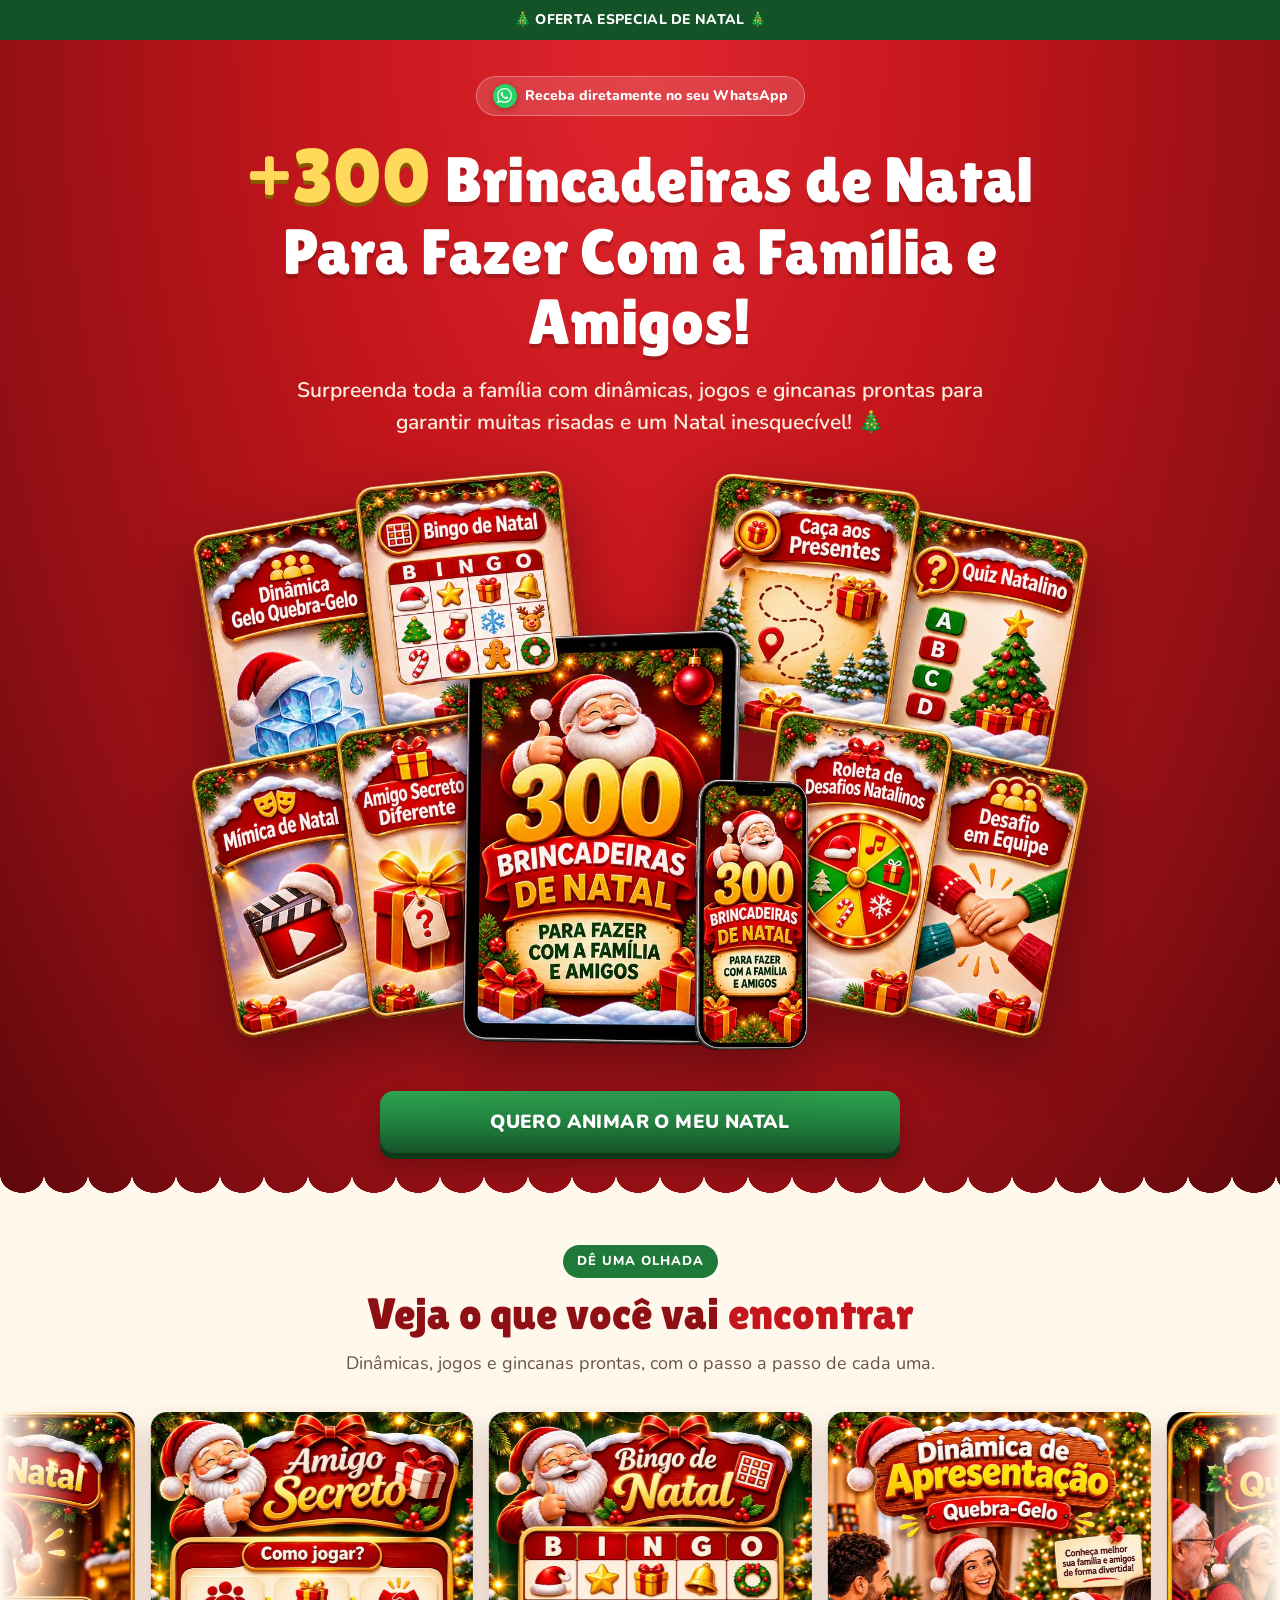
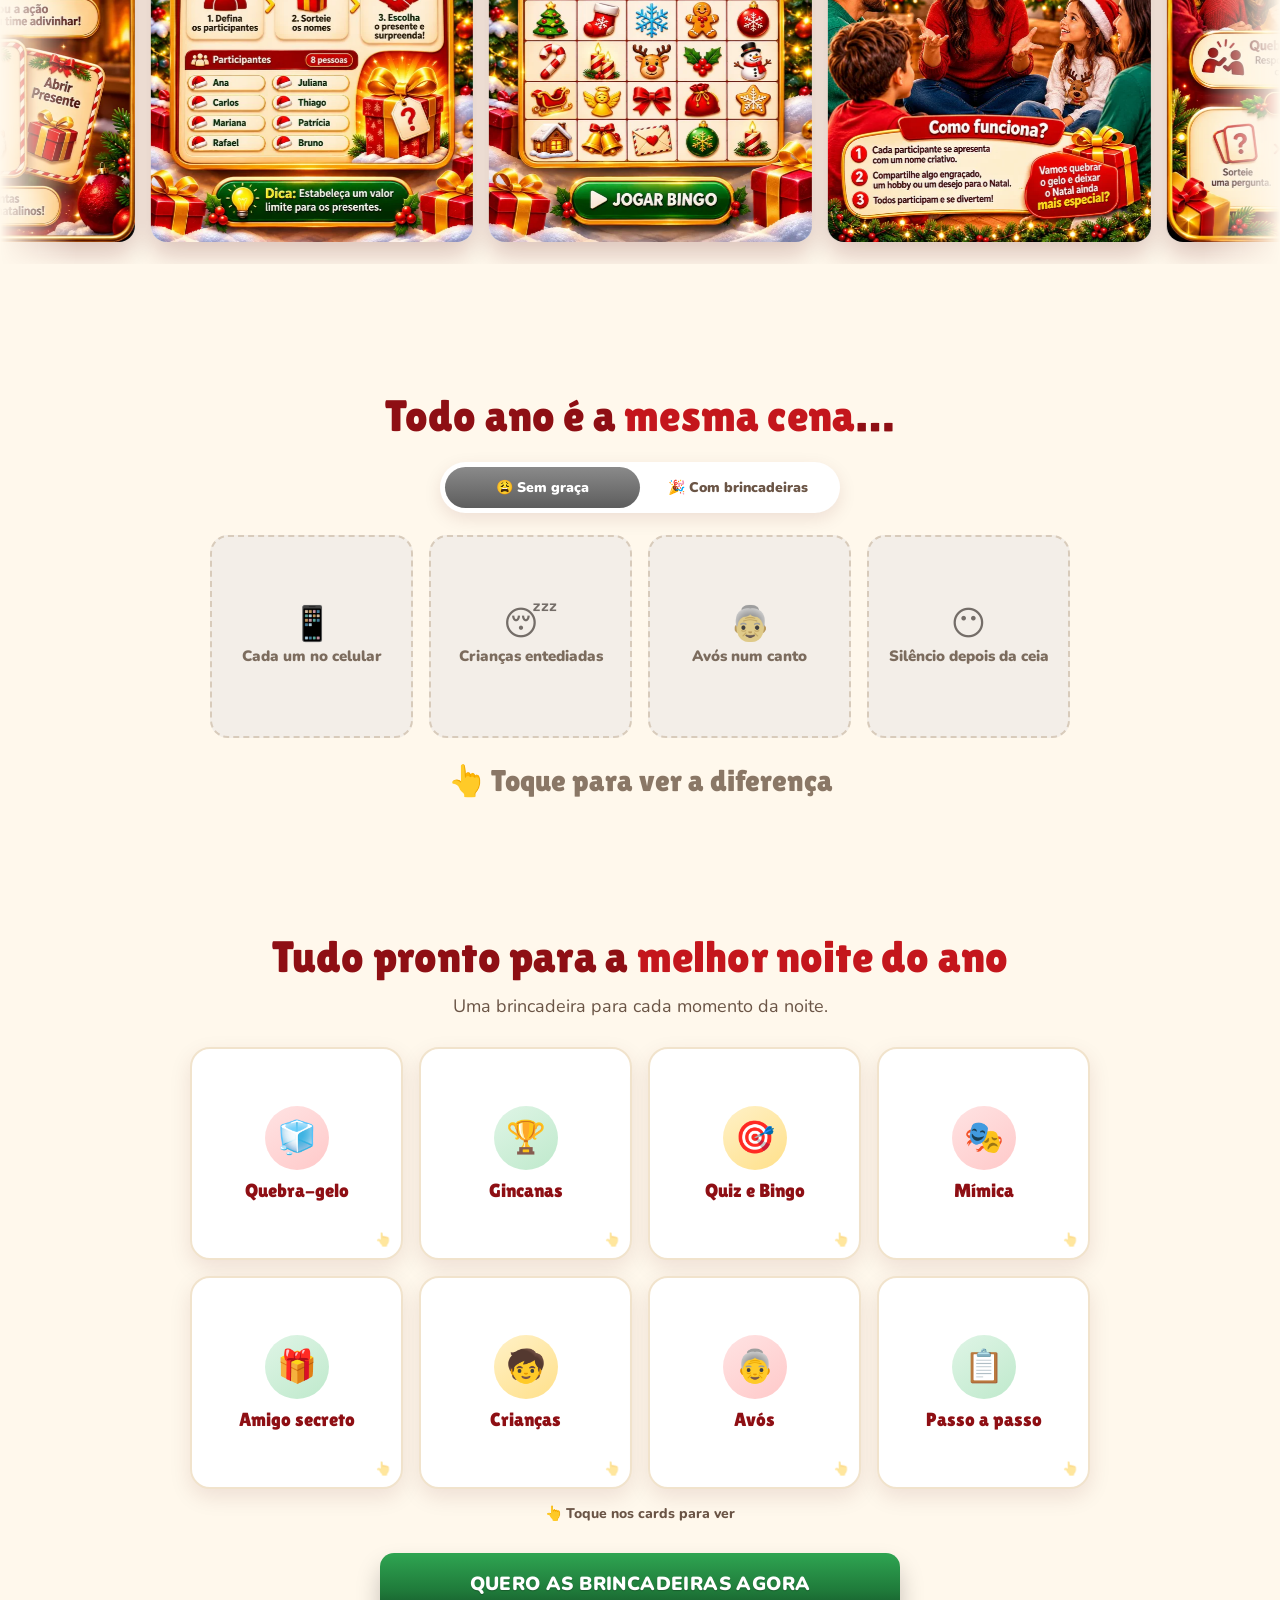
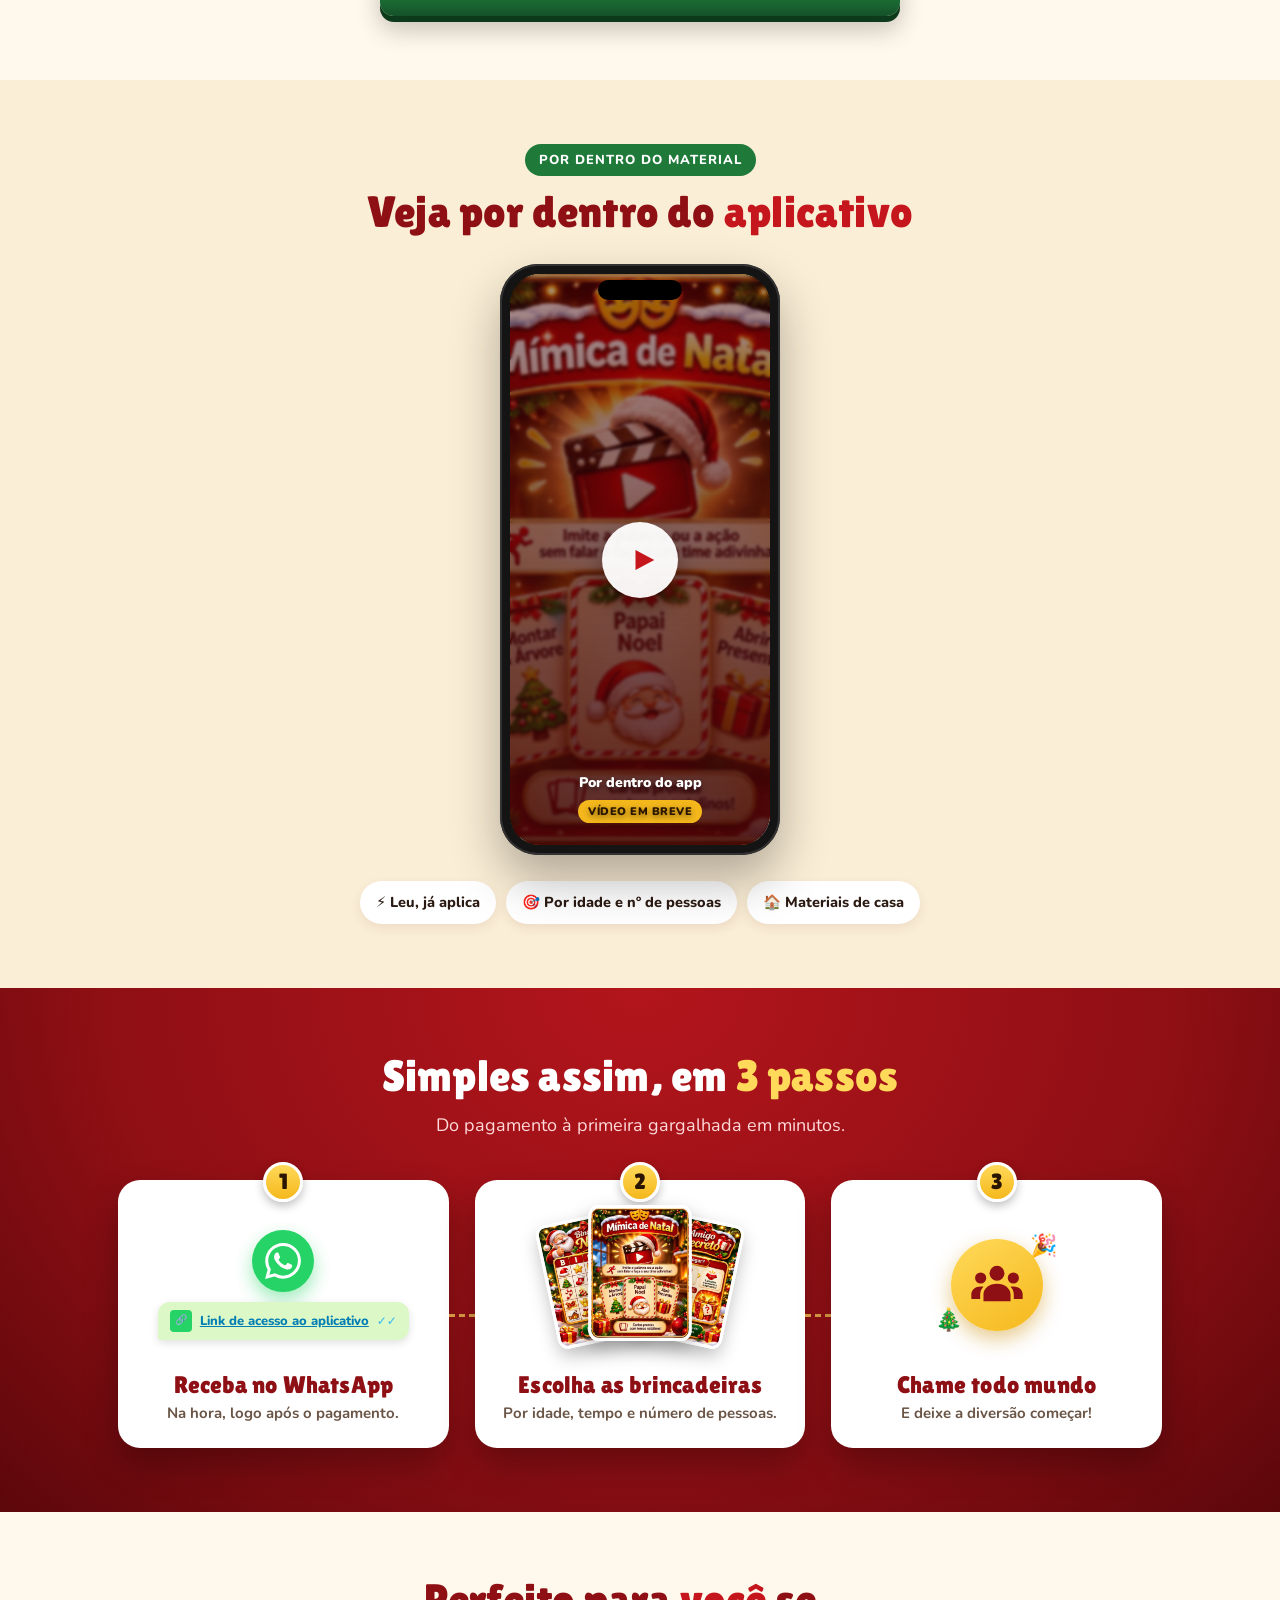
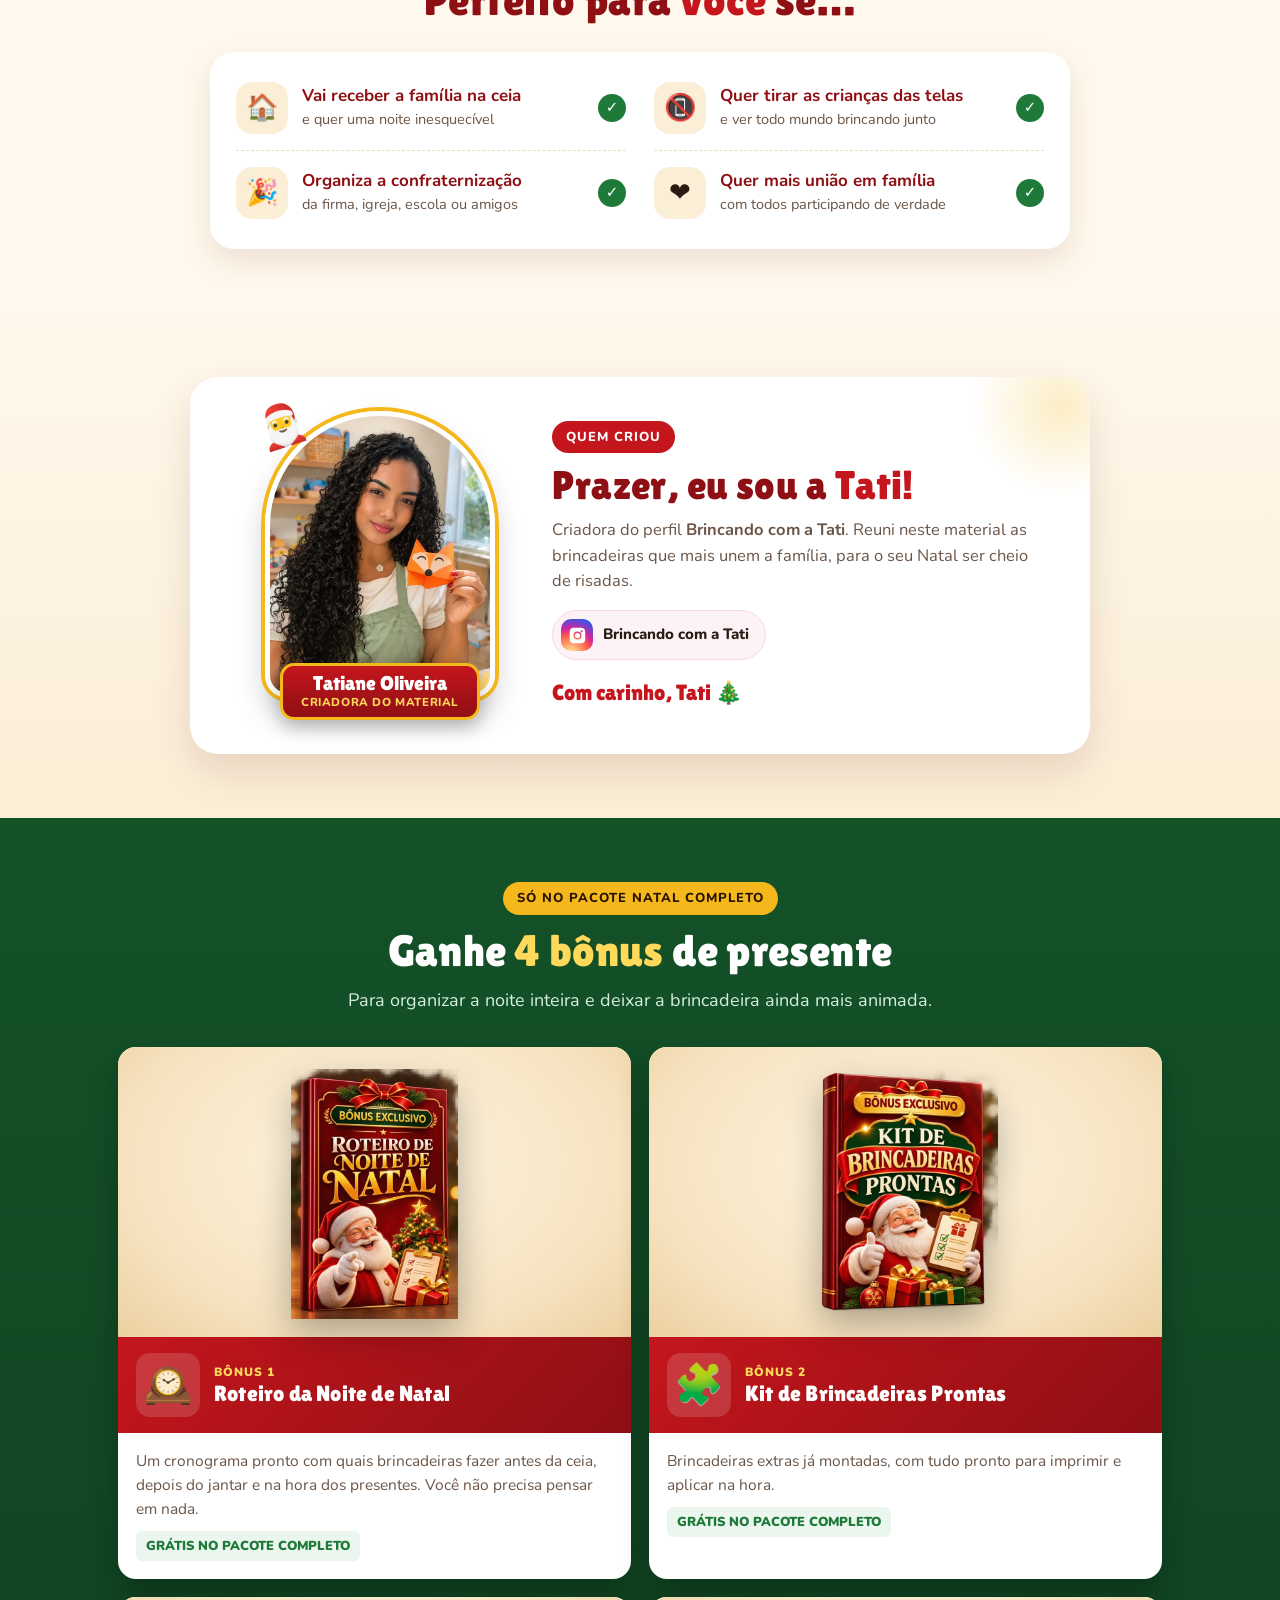
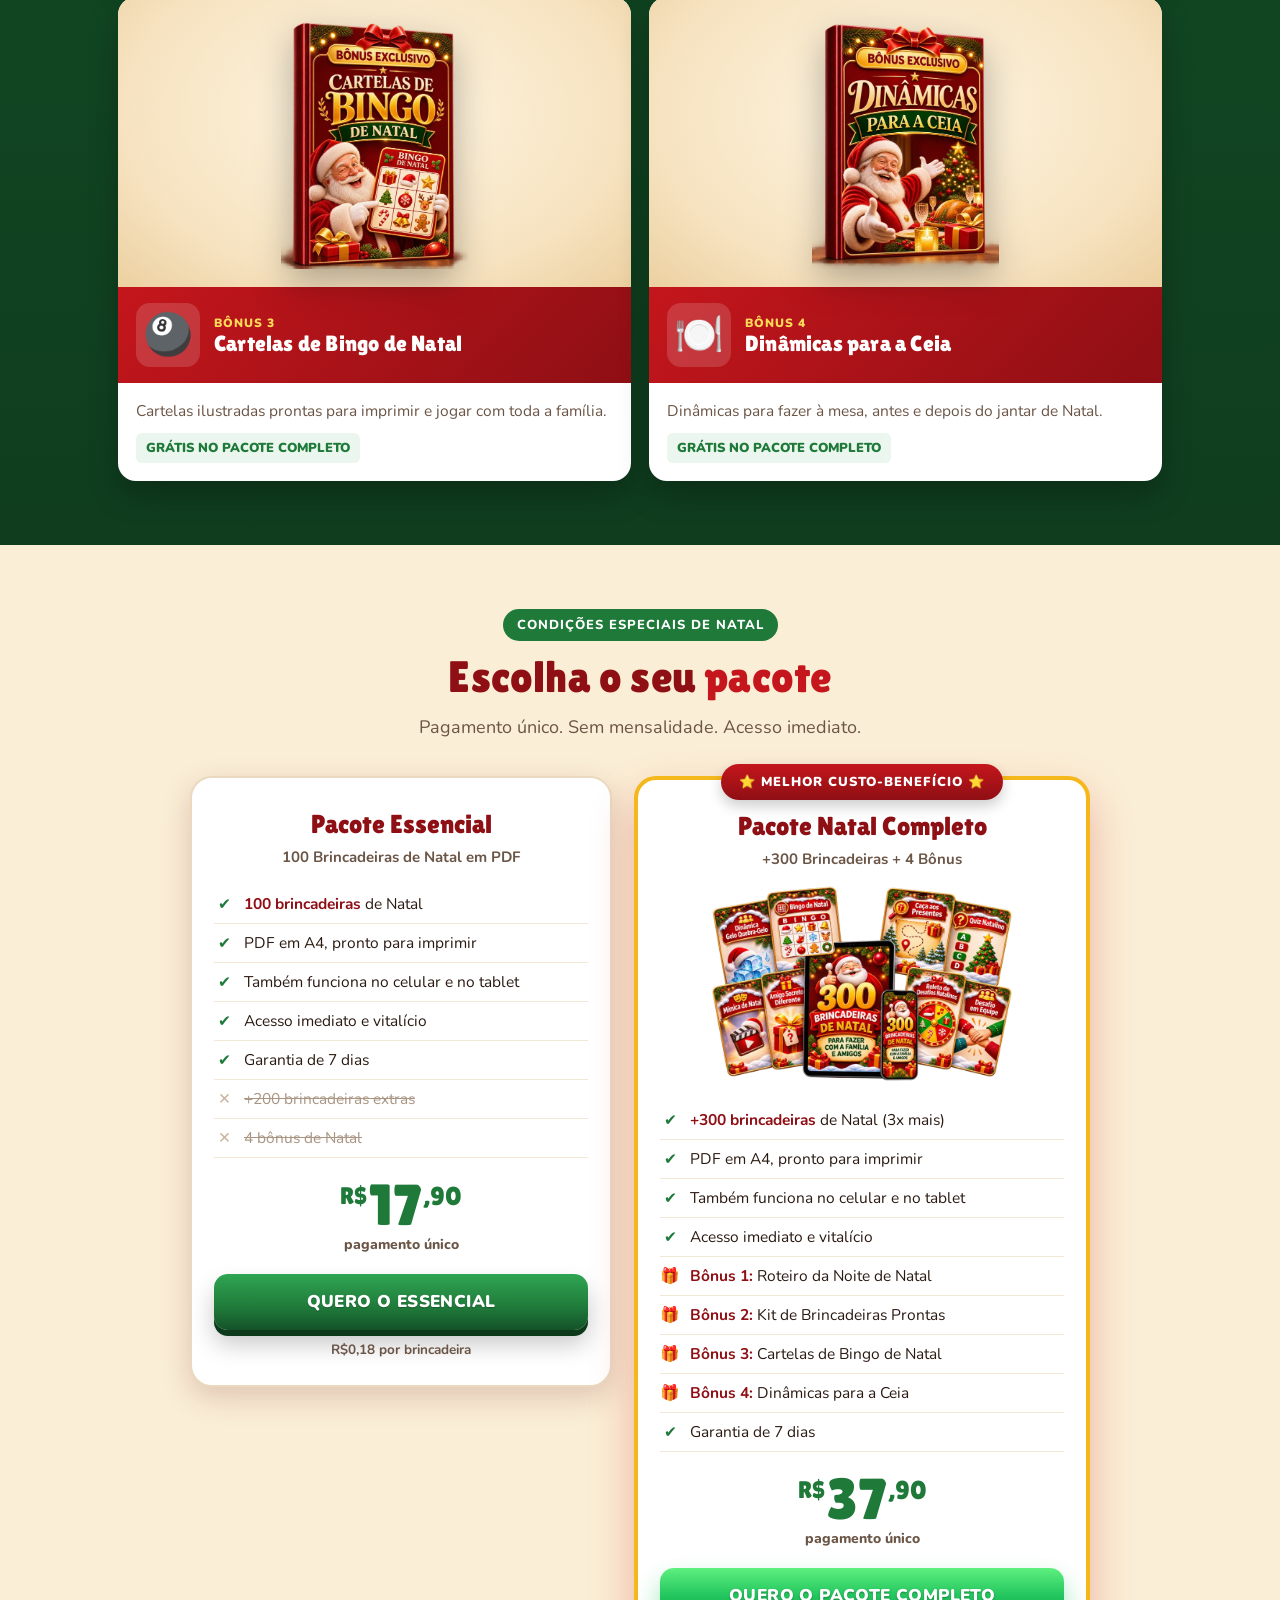
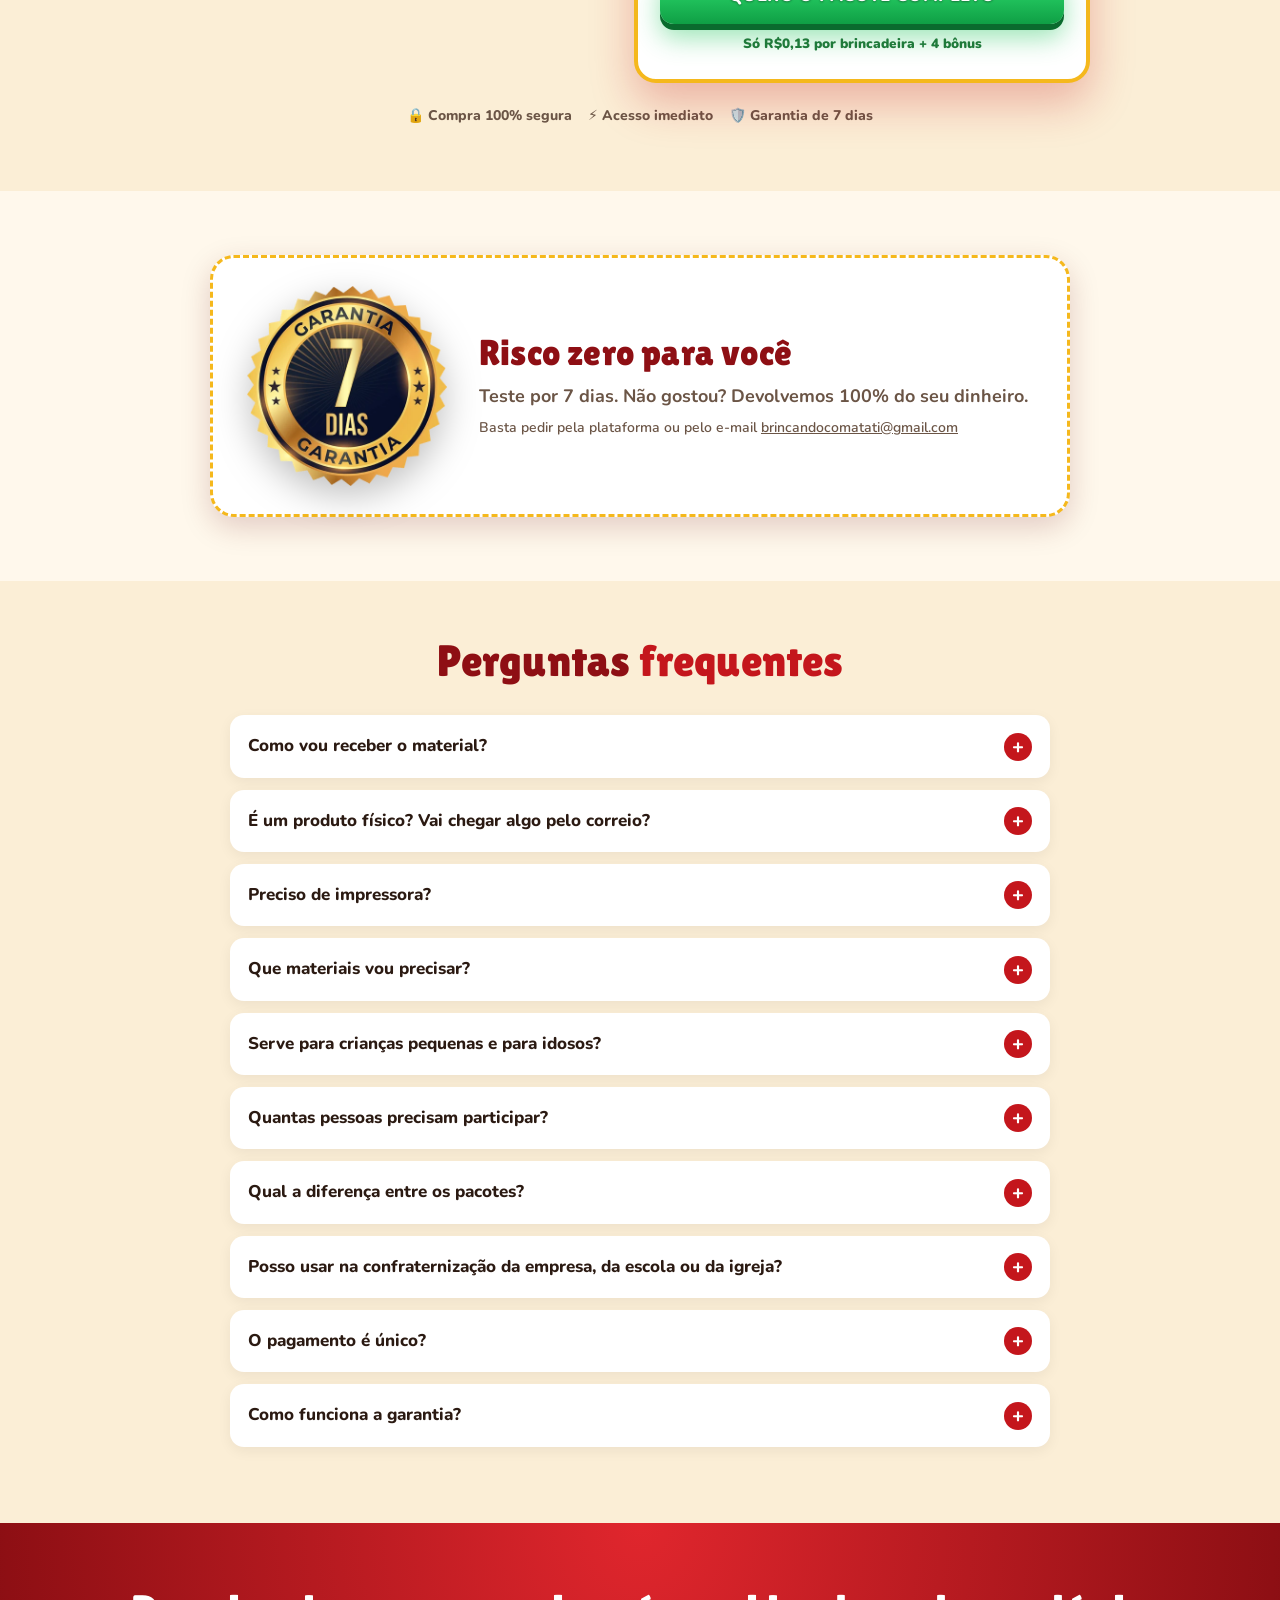
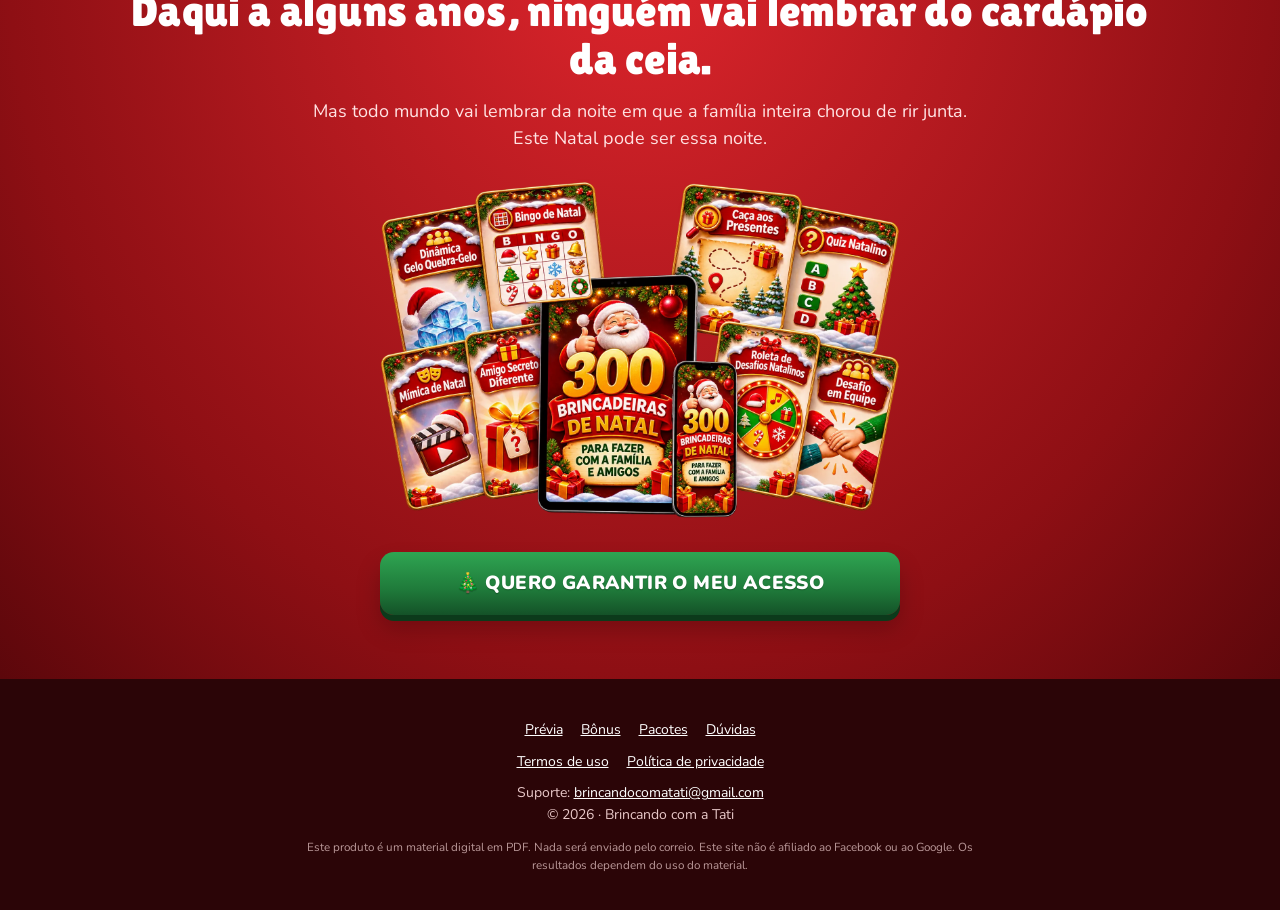
==== commit 72b1e181: "Página de vendas: +300 Brincadeiras de Natal Co-Authored-By: Claude Opus 5.5 <noreply@anthropic.com>" ====
--- a/index.html
+++ b/index.html
@@ -2,1057 +2,792 @@
 <html lang="pt-BR">
 <head>
 <meta charset="utf-8">
-<meta name="viewport" content="width=device-width,initial-scale=1,viewport-fit=cover">
-<title>Quiz Biblioteca de Skills · Descubra suas skills</title>
-<meta name="description" content="Quiz grátis de 60 segundos: diga com o que você trabalha e descubra quais skills fazem sua IA atender, postar e organizar por você.">
-<meta name="theme-color" content="#000000">
-<meta name="color-scheme" content="dark">
-<meta property="og:type" content="website">
-<meta property="og:title" content="250 skills pra sua IA trabalhar por você">
-<meta property="og:description" content="Responda um quiz de 60 segundos e descubra quais skills resolvem o seu trabalho.">
-<meta property="og:image" content="https://quiz-biblioteca.onrender.com/m/og.jpg">
-<meta property="og:url" content="https://quiz-biblioteca.onrender.com/">
-<meta name="twitter:card" content="summary_large_image">
-<link rel="icon" type="image/svg+xml" href="data:image/svg+xml,%3Csvg xmlns='http://www.w3.org/2000/svg' viewBox='0 0 64 64'%3E%3Crect width='64' height='64' rx='14' fill='%23000'/%3E%3Ctext x='32' y='45' text-anchor='middle' font-family='Arial,Helvetica,sans-serif' font-weight='800' font-size='36' fill='%23D6A329'%3EA.%3C/text%3E%3C/svg%3E">
+<meta name="viewport" content="width=device-width, initial-scale=1">
+<title>+300 Brincadeiras de Natal para Fazer com a Família e Amigos</title>
+<meta name="description" content="Dinâmicas, jogos e gincanas de Natal prontas para aplicar na ceia. PDF para imprimir ou usar no celular. Acesso imediato.">
+<meta property="og:title" content="+300 Brincadeiras de Natal para Fazer com a Família e Amigos">
+<meta property="og:description" content="Dinâmicas, jogos e gincanas prontas para garantir muitas risadas e um Natal inesquecível.">
+<meta property="og:image" content="img/mockup.webp">
+<meta name="theme-color" content="#a3141d">
 <link rel="preconnect" href="https://fonts.googleapis.com">
 <link rel="preconnect" href="https://fonts.gstatic.com" crossorigin>
-<link rel="stylesheet" href="https://fonts.googleapis.com/css2?family=Poppins:wght@400;500;600;700;800&family=JetBrains+Mono:wght@500&display=swap">
+<link href="https://fonts.googleapis.com/css2?family=Lilita+One&family=Nunito:wght@400;600;700;800;900&display=swap" rel="stylesheet">
+
+<!-- PIXEL / TAG: cole aqui o código do Meta Pixel ou do Google Tag -->
+
 <style>
-/* =========================================================
-   TOKENS — preto + dourado (mesmos da página de vendas)
-   ========================================================= */
 :root{
-  --bg:#000;
-  --card:#111113;
-  --card-2:#17171A;
-  --card-3:#202024;
-  --line:rgba(255,255,255,.10);
-  --line-2:rgba(255,255,255,.17);
-  --text:#ECE9E2;
-  --muted:#A9A498;
-  --dim:#6E6A62;
-  --gold:#D6A329;
-  --gold-hi:#F2D488;
-  --gold-soft:rgba(214,163,41,.12);
-  --gold-grad:linear-gradient(100deg,#F4DB8F 0%,#D6A329 52%,#B8871A 100%);
-  --gold-tile:linear-gradient(140deg,#F6DE97 0%,#DDAA35 45%,#A97A12 100%);
-  --btn-ink:#1A1406;
-  --cta-grad:linear-gradient(100deg,#6EEBA0 0%,#22C55E 50%,#16A34A 100%);
-  --cta-ink:#042713;
-  --cta-glow:34,197,94;
-  --wpp:#25D366;
-  --red:#FF2B2B;
-  --err:#FF6B6B;
-  --ok:#4FD18B;
-  --f:"Poppins",ui-sans-serif,system-ui,-apple-system,"Segoe UI",sans-serif;
-  --mono:"JetBrains Mono",ui-monospace,Menlo,monospace;
-  --ease:cubic-bezier(.2,.8,.2,1);
-  color-scheme:dark;
+  --red:#c4161c; --red-dark:#8e0f14; --red-deep:#5c070b;
+  --green:#1f7a3a; --green-dark:#145228;
+  --gold:#f5b81c; --gold-light:#ffd95a; --gold-dark:#c98a00;
+  --cream:#fff8ec; --cream-2:#fbeed6; --ink:#2b1a12; --muted:#6b5546;
+  --white:#fff; --radius:18px;
+  --shadow:0 10px 30px rgba(92,7,11,.18);
 }
-*{box-sizing:border-box;-webkit-tap-highlight-color:transparent}
-[hidden]{display:none!important}
-html,body{margin:0;background:var(--bg);color:var(--text)}
-html{overflow-x:clip;-webkit-text-size-adjust:100%}
-body{font-family:var(--f);font-size:16px;line-height:1.5;-webkit-font-smoothing:antialiased;overflow-x:clip;text-align:center}
-img,video{max-width:100%;display:block}
-button,a,input{font-family:inherit;touch-action:manipulation}
-:focus-visible{outline:2px solid var(--gold-hi);outline-offset:3px}
-h1:focus,h2:focus{outline:none}
-.gold{background:var(--gold-grad);-webkit-background-clip:text;background-clip:text;color:transparent}
-.col{width:100%;max-width:560px;margin:0 auto;padding-left:max(16px,env(safe-area-inset-left,0px));padding-right:max(16px,env(safe-area-inset-right,0px))}
-.eyebrow{display:inline-flex;align-items:center;gap:8px;font:600 11px/1.2 var(--f);letter-spacing:.18em;text-transform:uppercase;color:var(--gold)}
-.eyebrow::before{content:"";width:7px;height:7px;border-radius:50%;background:var(--gold);box-shadow:0 0 0 4px var(--gold-soft)}
-.glow{position:fixed;inset:0;pointer-events:none;z-index:0;background:radial-gradient(60% 45% at 50% 0%,rgba(214,163,41,.15),transparent 70%)}
-main,.progress,.topbar{position:relative;z-index:1}
-.si{display:inline-block;width:1em;height:1em;flex:none;background:currentColor;-webkit-mask:var(--u) center/contain no-repeat;mask:var(--u) center/contain no-repeat}
-
-/* ---------- Faixa Black Friday ---------- */
-.topbar{display:flex;justify-content:center;align-items:center;gap:10px;padding:8px 14px;background:var(--gold-grad);color:var(--btn-ink);font-size:12.5px;font-weight:700;letter-spacing:.06em;text-transform:uppercase;line-height:1.3}
-.topbar svg{width:16px;height:16px;flex:none}
-.topbar.tb-free{gap:8px;font-size:13px;letter-spacing:.08em}
-.topbar.tb-free span{background:none;padding:0;font-size:16px;color:inherit}
-.topbar span{background:var(--btn-ink);color:var(--gold-hi);padding:3px 10px;border-radius:99px;font-size:11.5px;white-space:nowrap}
-
-/* ---------- Headline (igual à página) ---------- */
-.h1{margin:0;width:100%;font-size:30px;line-height:1.12;font-weight:700;letter-spacing:-.025em;color:#fff;text-transform:uppercase}
-.h1 .ln{display:table;margin:0 auto;white-space:nowrap}
-.h1 .ul{background:linear-gradient(var(--red),var(--red)) 0 100%/100% .12em no-repeat;padding-bottom:.1em;-webkit-box-decoration-break:clone;box-decoration-break:clone}
-.h1 .ball{display:inline-block;width:.2em;height:.2em;margin-left:.06em;border-radius:50%;background:radial-gradient(circle at 35% 30%,#FFF1BF,#E2B03C 45%,#8A6716 100%);box-shadow:0 0 .3em rgba(214,163,41,.6)}
-
-/* ---------- Botões (verde pulsando) ---------- */
-.cta{position:relative;overflow:hidden;display:flex;align-items:center;justify-content:center;gap:10px;width:100%;min-height:56px;border:0;border-radius:16px;padding:14px 20px;background:var(--cta-grad);color:var(--cta-ink);font:700 16.5px/1.2 var(--f);text-decoration:none;cursor:pointer;
-  box-shadow:0 0 0 1px rgba(255,255,255,.14) inset,0 14px 36px -12px rgba(var(--cta-glow),.8);animation:breathe 2.8s ease-in-out infinite}
-.cta:active{animation:none;transform:scale(.98)}
-.cta::after{content:"";position:absolute;top:0;bottom:0;left:-60%;width:40%;background:linear-gradient(100deg,transparent,rgba(255,255,255,.5),transparent);transform:skewX(-20deg);animation:shine 2.8s ease-in-out infinite;pointer-events:none}
-@keyframes shine{0%,60%{left:-60%}100%{left:130%}}
-@keyframes breathe{0%,100%{transform:scale(1);filter:brightness(1)}50%{transform:scale(1.025);filter:brightness(1.08)}}
-.cta .arr{transition:transform .2s var(--ease)}
-.cta:hover .arr{transform:translateX(4px)}
-.unlock{margin:0;font-size:13px;line-height:1.4;color:var(--muted);text-wrap:balance}
-.trust{display:flex;justify-content:center;align-items:center;flex-wrap:wrap;gap:6px 16px;font-size:13px;color:var(--muted)}
-.trust span{display:inline-flex;align-items:center;gap:7px}
-.trust .wa{color:var(--wpp);font-weight:600}
-.trust .wa .si{font-size:17px}
-
-/* ---------- CAPA ---------- */
-.cover{display:flex;flex-direction:column;align-items:center;gap:clamp(10px,1.9svh,18px);padding-block:clamp(14px,2.4svh,26px) 22px}
-.cover .sub{margin:0;font-size:15px;line-height:1.4;color:var(--muted);max-width:34ch;text-wrap:balance}
-.cover .cta-box{width:100%;max-width:420px;display:flex;flex-direction:column;gap:10px}
-
-/* Carrossel coverflow */
-.fwrap{align-self:stretch;margin-inline:-16px;display:flex;flex-direction:column;gap:8px}
-.flow{position:relative;width:100%;height:clamp(200px,44svh,420px);overflow:hidden;touch-action:pan-y;user-select:none;-webkit-user-select:none;
-  -webkit-mask-image:linear-gradient(90deg,transparent,#000 12%,#000 88%,transparent);mask-image:linear-gradient(90deg,transparent,#000 12%,#000 88%,transparent)}
-.fcard{position:absolute;left:50%;top:0;height:100%;aspect-ratio:9/16;border-radius:20px;overflow:hidden;background:#0b0b0c;border:1px solid var(--line);
-  transition:transform .7s var(--ease),opacity .7s var(--ease),filter .7s var(--ease);will-change:transform;cursor:pointer}
-.fcard video,.fcard img{position:absolute;inset:0;width:100%;height:100%;object-fit:cover;pointer-events:none}
-.fcard.on{border:2px solid var(--gold);box-shadow:0 20px 50px -20px rgba(214,163,41,.55);cursor:default}
-.fcard .cap{position:absolute;left:0;right:0;bottom:0;z-index:2;padding:34px 10px 10px;background:linear-gradient(180deg,transparent,rgba(0,0,0,.85));font:600 12px/1.25 var(--f);color:#fff;opacity:0;transition:opacity .4s;text-align:center}
-.fcard .cap small{display:inline-block;font-size:9px;font-weight:700;letter-spacing:.1em;text-transform:uppercase;color:var(--btn-ink);background:var(--gold-grad);padding:2px 7px;border-radius:99px;margin-bottom:4px}
-.fcard.on .cap{opacity:1}
-.snd{position:absolute;top:10px;left:50%;transform:translateX(-50%);z-index:3;border:1px solid rgba(255,255,255,.25);border-radius:999px;background:rgba(0,0,0,.6);color:#fff;font:600 11.5px var(--f);padding:8px 12px;min-height:34px;cursor:pointer;white-space:nowrap;opacity:0;pointer-events:none;transition:opacity .3s}
-.fcard.on .snd{opacity:1;pointer-events:auto}
-.snd[aria-pressed="true"]{background:var(--gold-grad);color:var(--btn-ink);border-color:transparent}
-.dots{display:flex;gap:6px;justify-content:center}
-.dots i{width:6px;height:6px;border-radius:3px;background:var(--card-3);transition:all .4s var(--ease)}
-.dots i.on{width:18px;background:var(--gold)}
-/* imagens com movimento */
-.fx-pan{background:#0c0b09}
-.fx-pan img{inset:auto;left:50%;top:0;height:100%;width:auto;max-width:none;object-fit:initial;translate:-50% 0;transform-origin:50% 0}
-.fx-zoom img{object-position:55% 30%;transform-origin:50% 35%}
-.fx-side{background:#f3f5f9}
-.fx-side img{object-position:0% 50%}
-.fcard.on.fx-pan img{animation:menuPan 9s ease-in-out forwards}
-.fcard.on.fx-zoom img{animation:kb 9s ease-out forwards}
-.fcard.on.fx-side img{animation:side 9s ease-in-out forwards}
-.pmedia.fx-pan img{animation:menuPan 9s ease-in-out infinite alternate}
-.pmedia.fx-zoom img{animation:kb 9s ease-in-out infinite alternate}
-@keyframes menuPan{0%,14%{transform:none}42%{transform:scale(1.5)}100%{transform:scale(1.5) translateY(-33%)}}
-@keyframes kb{to{transform:scale(1.14)}}
-@keyframes side{0%,10%{object-position:0% 50%}100%{object-position:100% 50%}}
-
-/* ---------- PROGRESSO (uma barra dourada) ---------- */
-.progress{position:sticky;top:0;z-index:5;background:rgba(0,0,0,.9);backdrop-filter:blur(12px);-webkit-backdrop-filter:blur(12px);padding-top:calc(10px + env(safe-area-inset-top,0px));padding-bottom:10px;border-bottom:1px solid var(--line)}
-.mark{display:block;font:800 17px/1 var(--f);letter-spacing:-.02em}
-.track{margin-top:9px;height:6px;border-radius:3px;background:var(--card-3);overflow:hidden}
-.track b{display:block;height:100%;width:0;border-radius:3px;background:var(--gold-grad);transition:width .6s var(--ease)}
-
-/* ---------- PERGUNTAS ---------- */
-.q{display:flex;flex-direction:column;align-items:center;gap:16px;padding-block:22px 44px;animation:rise .45s var(--ease) both}
-@keyframes rise{from{opacity:.001;transform:translateY(14px)}to{opacity:1;transform:none}}
-.q h2{margin:0;font-size:clamp(22px,6.2vw,30px);line-height:1.18;letter-spacing:-.025em;font-weight:700;text-wrap:balance;max-width:22ch}
-.qsub{margin:-8px 0 0;font-size:14.5px;line-height:1.45;color:var(--muted);max-width:36ch;text-wrap:balance}
-.insight{margin:2px 0 0;max-width:38ch;font-size:13.5px;line-height:1.45;color:var(--muted);text-wrap:balance;padding-top:12px;border-top:1px solid var(--line)}
-.insight::before{content:"✦ ";color:var(--gold)}
-.opts{width:100%;max-width:440px;display:flex;flex-direction:column;gap:10px}
-.opt{position:relative;width:100%;min-height:58px;display:flex;flex-direction:column;align-items:center;justify-content:center;text-align:center;background:var(--card);border:1px solid var(--line);border-radius:16px;padding:12px 42px;color:var(--text);font:600 15.5px/1.3 var(--f);cursor:pointer;transition:border-color .2s,background .2s,transform .15s}
-.opt:hover{border-color:rgba(214,163,41,.55);background:var(--card-2)}
-.opt:active{transform:scale(.985)}
-.opt.sel{border-color:var(--gold);background:linear-gradient(100deg,rgba(214,163,41,.16),rgba(214,163,41,.05))}
-.opt.sel::after{content:"✓";position:absolute;right:14px;top:50%;transform:translateY(-50%);width:22px;height:22px;border-radius:50%;background:var(--gold-grad);color:var(--btn-ink);display:grid;place-items:center;font-size:12px;font-weight:800}
-/* P1: grade de nichos */
-.ngrid{width:100%;max-width:440px;display:grid;grid-template-columns:1fr 1fr;gap:10px}
-.ngrid .opt{min-height:62px;padding:10px 12px;gap:9px;font-size:13.5px;line-height:1.25;flex-direction:row;justify-content:flex-start;text-align:left}
-.ngrid .opt .em{font-size:24px;line-height:1;flex:none}
-.ngrid .opt:last-child{grid-column:1/-1;justify-content:center;min-height:52px}
-.ngrid .opt.sel::after{top:6px;right:6px;transform:none;width:18px;height:18px;font-size:11px}
-
-/* Pausa */
-.clock{display:flex;flex-direction:column;align-items:center;gap:0}
-.clock strong{font-size:clamp(64px,19vw,92px);line-height:1;font-weight:800;letter-spacing:-.05em;font-variant-numeric:tabular-nums}
-.clock span{color:var(--text);font-size:16px;font-weight:600}
-.clock2{margin:-8px 0 0;color:var(--muted);font-size:15px}
-.clock2 b{color:var(--gold-hi)}
-.tiny{font-size:11.5px;color:var(--dim);margin:-6px 0 0}
-.pmedia{position:relative;width:min(56vw,240px);aspect-ratio:9/16;border-radius:20px;overflow:hidden;background:#0b0b0c;border:2px solid var(--gold);box-shadow:0 24px 50px -24px rgba(214,163,41,.5)}
-.pmedia video,.pmedia img{position:absolute;inset:0;width:100%;height:100%;object-fit:cover}
-.pmedia.fx-pan img{inset:auto;left:50%;top:0;width:auto;max-width:none;object-fit:initial}
-.sound{position:absolute;bottom:10px;left:50%;transform:translateX(-50%);z-index:2;border:0;border-radius:999px;background:rgba(0,0,0,.72);color:var(--text);font:600 12px var(--f);padding:9px 13px;min-height:36px;cursor:pointer;white-space:nowrap}
-.sound[aria-pressed="true"]{background:var(--gold-grad);color:var(--btn-ink)}
-.ask{width:100%;max-width:400px;margin:0;font-size:15px;font-weight:500;color:#fff;background:var(--card);border:1px solid var(--line-2);border-radius:16px;padding:12px 14px;text-align:left}
-.ask small{display:block;font-size:11px;color:var(--gold);letter-spacing:.14em;font-weight:600;margin-bottom:3px}
-
-/* Captura */
-.lead{width:100%;max-width:420px;display:flex;flex-direction:column;gap:12px;text-align:left}
-.lead label{display:flex;flex-direction:column;gap:6px;font-size:13px;font-weight:600;color:var(--muted)}
-.lead input{width:100%;min-height:54px;border-radius:14px;border:1px solid var(--line-2);background:var(--card);color:#fff;font:500 16px var(--f);padding:12px 14px;outline:none;transition:border-color .2s}
-.lead input:focus{border-color:var(--gold)}
-.lead input[aria-invalid="true"]{border-color:var(--err)}
-.err{min-height:0;margin:0;color:var(--err);font-size:13.5px;font-weight:500}
-.safe{margin:0;text-align:center;font-size:12.5px;color:var(--muted)}
-
-/* Carregando */
-.loading{display:flex;flex-direction:column;align-items:center;gap:24px;padding-block:56px;animation:rise .4s var(--ease) both}
-.loading h2{margin:0;font-size:21px;line-height:1.3;letter-spacing:-.02em;max-width:24ch;text-wrap:balance}
-.ring{width:108px;height:108px;position:relative}
-.ring svg{width:100%;height:100%;transform:rotate(-90deg)}
-.ring circle{fill:none;stroke-width:6}
-.ring .bgc{stroke:var(--card-3)}
-.ring .fgc{stroke:url(#gg);stroke-linecap:round;stroke-dasharray:302;stroke-dashoffset:302;animation:load 3s var(--ease) forwards}
-@keyframes load{to{stroke-dashoffset:0}}
-.ring b{position:absolute;inset:0;display:grid;place-items:center;font:500 21px var(--mono)}
-.checks{list-style:none;margin:0;padding:0;display:flex;flex-direction:column;gap:12px;text-align:left}
-.checks li{display:flex;gap:10px;align-items:center;color:var(--dim);font-size:15px;transition:color .3s}
-.checks li i{flex:none;width:22px;height:22px;border-radius:50%;border:1px solid var(--line-2);display:grid;place-items:center;font-style:normal;font-size:11px;color:transparent;transition:all .3s}
-.checks li.done{color:var(--text)}
-.checks li.done i{background:var(--gold-grad);color:var(--btn-ink);border-color:transparent}
-
-/* ---------- RESULTADO / VENDAS ---------- */
-.sales{display:flex;flex-direction:column;align-items:center;gap:20px;padding-block:22px 56px;animation:rise .5s var(--ease) both}
-.hero2{margin:0;font-size:clamp(26px,7.4vw,40px);line-height:1.12;letter-spacing:-.03em;font-weight:800;text-wrap:balance;max-width:18ch}
-.vsl{position:relative;width:100%;max-width:340px;max-width:min(340px,calc((100svh - 190px) * .5625));min-width:220px;aspect-ratio:9/16;border-radius:20px;overflow:hidden;background:#000;box-shadow:0 0 0 1.5px rgba(214,163,41,.6),0 30px 70px -30px rgba(214,163,41,.5);cursor:pointer}
-.vsl video{position:absolute;inset:0;width:100%;height:100%;object-fit:cover;background:#000}
-.vsl .sound{bottom:18px;font-size:13px;padding:10px 15px}
-.vprog{position:absolute;left:0;right:0;bottom:0;height:4px;background:rgba(255,255,255,.14);z-index:2}
-.vprog b{display:block;height:100%;width:0;background:var(--gold-grad)}
-.after{width:100%;display:flex;flex-direction:column;align-items:center;gap:22px}
-.after.show{animation:rise .7s var(--ease) both}
-.blk{width:100%;max-width:460px;display:flex;flex-direction:column;align-items:center;gap:12px}
-.blk h3{margin:0;font-size:clamp(22px,6.2vw,28px);line-height:1.18;letter-spacing:-.025em;font-weight:700;text-wrap:balance;color:#fff}
-.badge{display:inline-flex;align-items:center;gap:8px;font:600 12px/1.2 var(--f);letter-spacing:.06em;color:var(--gold-hi);padding:8px 14px;border:1px solid rgba(214,163,41,.45);border-radius:999px;background:var(--gold-soft)}
-.prof{width:100%;max-width:460px;background:var(--card);border:1px solid var(--line-2);border-radius:22px;padding:20px 18px;display:flex;flex-direction:column;align-items:center;gap:10px}
-.prof small{font-size:11px;letter-spacing:.14em;text-transform:uppercase;color:var(--dim);font-weight:600}
-.punch{margin:0;font-size:clamp(19px,5.2vw,23px);line-height:1.3;font-weight:700;letter-spacing:-.015em;color:#fff;text-wrap:balance}
-.muted{margin:0;color:var(--muted);font-size:15px;max-width:36ch;text-wrap:balance}
-/* comparativo lado a lado (igual à página) */
-.cmp2{width:100%;display:grid;grid-template-columns:1fr 1fr;gap:8px;text-align:left}
-.cmp2 .cc{display:flex;flex-direction:column;border-radius:18px;padding:14px 10px 10px;min-width:0}
-.cmp2 .cc.no{border:1px solid rgba(255,90,90,.35);background:linear-gradient(180deg,#2a1214,#140d0e)}
-.cmp2 .cc.yes{border:1px solid rgba(79,209,139,.45);background:linear-gradient(180deg,#0f2a1c,#0b1510);box-shadow:0 30px 70px -30px rgba(79,209,139,.45)}
-.cc-h{padding-bottom:10px;margin-bottom:4px;border-bottom:1px solid rgba(255,255,255,.08)}
-.cc-h b{display:block;font-size:14px;font-weight:700;line-height:1.2}
-.no .cc-h b{color:#ff7b7b}.yes .cc-h b{color:var(--ok)}
-.cc-h span{display:block;margin-top:4px;font-family:var(--mono);font-size:10px;color:var(--dim)}
-.cc ul{list-style:none;margin:0 0 10px;padding:0;display:grid}
-.cc li{display:flex;align-items:flex-start;gap:7px;padding:6px 0;font-size:12px;line-height:1.3;overflow-wrap:anywhere}
-.no li{color:#c9b9b9}.yes li{color:#fff}
-.cc li i{flex:none;width:18px;height:18px;margin-top:-1px;border-radius:50%;display:grid;place-items:center;font-style:normal;font-size:9.5px;font-weight:800}
-.no li i{background:rgba(255,90,90,.16);color:#ff6b6b}
-.yes li i{background:#22c55e;color:#06210f}
-.cc-f{margin-top:auto;padding:9px 6px;border-radius:10px;text-align:center;font-weight:700;font-size:11.5px;line-height:1.25}
-.no .cc-f{background:rgba(255,90,90,.12);color:#ff7b7b}
-.yes .cc-f{background:rgba(79,209,139,.12);color:var(--ok)}
-@media (min-width:420px){.cmp2{gap:12px}.cmp2 .cc{padding:18px 14px 12px}.cc-h b{font-size:16px}.cc li{font-size:13.5px;gap:10px}.cc li i{width:22px;height:22px;font-size:11px}.cc-f{font-size:13px}}
-/* a conta */
-.calc{width:100%;max-width:460px;border-radius:22px;padding:20px 18px;background:#fbf8f1;color:#1d1b17;text-align:left;box-shadow:0 30px 60px -30px rgba(214,163,41,.5)}
-.calc .tag{display:inline-block;font:700 10.5px/1 var(--f);letter-spacing:.14em;text-transform:uppercase;color:#8a8273;margin-bottom:10px}
-.calc p{margin:0;font-size:16px;line-height:1.5}
-.calc b{color:#c2410c}
-.calc .us{margin-top:12px;padding-top:12px;border-top:1px dashed #d9d2c3;font-weight:700;font-size:17px}
-.calc .us b{color:#15803d}
-/* skills do nicho */
-.skills{width:100%;display:grid;grid-template-columns:1fr 1fr;gap:10px}
-.sk{display:flex;flex-direction:column;align-items:center;gap:10px;padding:16px 10px;border-radius:18px;background:var(--card);border:1px solid var(--line-2);font-weight:600;font-size:13.5px;line-height:1.3;color:#fff}
-.sk .ti{width:46px;height:46px;border-radius:14px;display:grid;place-items:center;background:var(--gold-tile);color:var(--btn-ink)}
-.sk .ti svg{width:22px;height:22px}
-/* criador */
-.cr{width:100%;max-width:460px;display:flex;gap:14px;align-items:center;text-align:left;padding:14px;border-radius:20px;background:var(--card);border:1px solid var(--line)}
-.cr img{flex:none;width:76px;height:96px;border-radius:14px;object-fit:cover;object-position:50% 25%;border:1px solid var(--line-2)}
-.cr b{display:block;color:#fff;font-size:15px}
-.cr small{display:block;color:var(--gold-hi);font-size:12px;margin-top:1px}
-.cr p{margin:6px 0 0;font-size:13.5px;line-height:1.45;color:var(--muted)}
-/* oferta (igual à página) */
-.offer{width:100%;max-width:460px;border-radius:26px;padding:2px;background:conic-gradient(from var(--ang,0deg),rgba(214,163,41,.25) 0deg,rgba(214,163,41,.25) 200deg,#F2D488 280deg,#fff 300deg,#D6A329 320deg,rgba(214,163,41,.25) 360deg);animation:orbit 6s linear infinite;box-shadow:0 40px 110px -40px rgba(214,163,41,.55)}
-@property --ang{syntax:'<angle>';inherits:false;initial-value:0deg}
-@keyframes orbit{to{--ang:360deg}}
-.offer-in{border-radius:24px;background:#0b0b0c;padding:24px 18px;text-align:left}
-.offer-bf{display:flex;justify-content:center;margin-bottom:14px}
-.offer-bf span{display:inline-flex;align-items:center;gap:6px;padding:5px 12px;border-radius:99px;background:rgba(214,163,41,.12);border:1px solid rgba(214,163,41,.45);color:var(--gold-hi);font-size:11px;font-weight:700;letter-spacing:.1em}
-.offer-in h3{margin:0;font-size:20px;color:#fff;text-align:center}
-.inc{list-style:none;display:grid;gap:12px;margin:18px 0;padding:0}
-.inc li{display:flex;gap:12px;font-size:14px}
-.inc li i{flex:none;width:22px;height:22px;border-radius:50%;background:var(--gold-soft);border:1px solid rgba(214,163,41,.5);color:var(--gold-hi);display:grid;place-items:center;font-style:normal;font-size:11px;font-weight:700;margin-top:1px}
-.inc b{display:block;color:#fff}
-.inc small{color:var(--muted);font-size:12.5px}
-.bonus-h{display:flex;align-items:center;gap:10px;font-size:11px;font-weight:700;letter-spacing:.14em;color:var(--gold);margin:6px 0 10px}
-.bonus-h::after{content:"";flex:1;height:1px;background:var(--line)}
-.bonus{display:flex;justify-content:space-between;align-items:center;gap:10px;padding:11px 12px;border-radius:12px;background:var(--card);border:1px solid var(--line);font-size:13.5px;margin-bottom:8px}
-.bonus>span:first-child{display:flex;align-items:center;gap:10px}
-.bonus .bi{width:30px;height:30px;border-radius:9px;display:grid;place-items:center;background:var(--card-2);border:1px solid var(--line-2);color:var(--gold-hi);flex:none}
-.bonus .bi svg{width:14px;height:14px}
-.bonus .bi .si{font-size:15px;color:var(--wpp)}
-.bonus .pr{text-align:right;font-size:12px;line-height:1.25;color:var(--ok);font-weight:600;white-space:nowrap}
-.bonus .pr s{display:block;color:var(--muted);font-weight:400}
-.price{text-align:center;margin:22px 0 18px}
-.price .off{display:inline-block;padding:4px 12px;border-radius:99px;background:var(--gold-grad);color:var(--btn-ink);font-size:11.5px;font-weight:700;letter-spacing:.06em}
-.price .from{display:block;color:var(--muted);font-size:14px;margin-top:10px}
-.price .val{display:flex;justify-content:center;align-items:flex-start;gap:4px;color:#fff;line-height:1;margin-top:6px}
-.price .val small{font-size:20px;font-weight:600;margin-top:8px}
-.price .val b{font-size:66px;font-weight:800;letter-spacing:-.03em}
-.price .once{display:block;font-size:11px;letter-spacing:.16em;font-weight:600;color:var(--gold);margin-top:8px}
-.offer .trust{margin-top:14px}
-/* garantia (selo da página) */
-.guar{width:100%;max-width:460px;display:flex;gap:16px;align-items:center;padding:18px;border-radius:20px;background:var(--card);border:1px solid var(--line);text-align:left}
-.seal{flex:none;width:96px;height:96px;filter:drop-shadow(0 10px 24px rgba(214,163,41,.35))}
-.seal .seal-ring{transform-origin:60px 60px;animation:sealSpin 22s linear infinite}
-@keyframes sealSpin{to{transform:rotate(360deg)}}
-.guar strong{display:block;color:#fff;font-size:15px}
-.guar p{margin:4px 0 0;font-size:13px;color:var(--muted)}
-/* FAQ */
-.faq{width:100%;max-width:460px;display:grid;gap:8px;text-align:left}
-.faq details{border-radius:14px;background:var(--card);border:1px solid var(--line);overflow:hidden}
-.faq summary{list-style:none;cursor:pointer;display:flex;justify-content:space-between;align-items:center;gap:12px;padding:15px 16px;font-size:14.5px;font-weight:500;color:#fff}
+*{box-sizing:border-box;margin:0;padding:0}
+html{scroll-behavior:smooth}
+body{font-family:'Nunito',system-ui,sans-serif;color:var(--ink);background:var(--cream);line-height:1.55;font-size:17px;-webkit-font-smoothing:antialiased;overflow-x:hidden}
+img{max-width:100%;height:auto;display:block}
+a{color:inherit}
+.wrap{max-width:1080px;margin:0 auto;padding:0 18px}
+.narrow{max-width:760px}
+h1,h2,h3,.display{font-family:'Lilita One',cursive;font-weight:400;letter-spacing:.2px;line-height:1.1}
+h2{font-size:clamp(28px,5.4vw,44px);text-align:center;color:var(--red-dark)}
+h2 .hl{color:var(--red)}
+.sec{padding:64px 0}
+.sec-lead{text-align:center;color:var(--muted);max-width:640px;margin:12px auto 0;font-size:18px}
+.eyebrow{display:inline-block;background:var(--green);color:#fff;font-weight:800;font-size:13px;letter-spacing:1px;text-transform:uppercase;padding:6px 14px;border-radius:99px}
+.center{text-align:center}
+
+/* ===== Barra de urgência ===== */
+.topbar{position:sticky;top:0;z-index:50;background:var(--green-dark);color:#fff;text-align:center;font-weight:800;font-size:14px;padding:9px 12px;letter-spacing:.3px}
+.topbar b{color:var(--gold-light)}
+.topbar .cd{display:inline-flex;gap:4px;margin-left:6px;vertical-align:middle}
+.topbar .cd span{background:rgba(0,0,0,.28);border-radius:6px;padding:1px 6px;font-variant-numeric:tabular-nums}
+
+/* ===== Botões ===== */
+.btn{display:inline-flex;align-items:center;justify-content:center;gap:10px;text-decoration:none;cursor:pointer;border:0;
+  font-family:'Nunito',sans-serif;font-weight:900;text-transform:uppercase;letter-spacing:.4px;font-size:19px;line-height:1.2;
+  color:#fff;background:linear-gradient(180deg,#2fa552,var(--green) 60%,var(--green-dark));text-shadow:0 1px 1px rgba(0,0,0,.25);
+  padding:20px 30px;border-radius:14px;box-shadow:0 6px 0 #0c3a1b,0 14px 24px rgba(0,0,0,.22);transition:transform .12s, box-shadow .12s;
+  width:100%;max-width:520px;text-align:center;white-space:nowrap;overflow:hidden}
+.btn:hover{transform:translateY(-2px)}
+.btn:active{transform:translateY(3px);box-shadow:0 3px 0 #0c3a1b,0 8px 14px rgba(0,0,0,.22)}
+/* Verde diferente: botões do Pacote Natal Completo */
+.btn.completo{background:linear-gradient(180deg,#5ef07f,#22c55e 50%,#0f9f45);box-shadow:0 6px 0 #0a6b2e,0 14px 26px rgba(34,197,94,.45);text-shadow:0 1px 2px rgba(0,0,0,.35)}
+.btn.completo:active{box-shadow:0 3px 0 #0a6b2e,0 8px 14px rgba(34,197,94,.4)}
+.btn.green{color:#fff;background:linear-gradient(180deg,#2fa552,var(--green) 60%,var(--green-dark));box-shadow:0 6px 0 #0c3a1b,0 14px 24px rgba(0,0,0,.22)}
+.btn.pulse{animation:pulse 2.2s infinite}
+@keyframes pulse{0%,100%{transform:scale(1)}50%{transform:scale(1.035)}}
+.micro{margin-top:12px;font-size:14px;color:var(--muted);font-weight:700}
+.micro.light{color:#ffe7c2}
+
+/* ===== Hero ===== */
+.hero{position:relative;color:#fff;text-align:center;padding:36px 0 56px;
+  background:radial-gradient(ellipse at 50% 0%,#e0262d 0%,var(--red) 35%,var(--red-dark) 75%,var(--red-deep) 100%);overflow:hidden}
+/* Neve caindo (flocos maiores, leves, atrás do conteúdo e sem bloquear cliques) */
+.snowfx{position:absolute;inset:0;overflow:hidden;pointer-events:none;z-index:0}
+.flake{position:absolute;top:-24px;left:var(--x);width:var(--s);height:var(--s);border-radius:50%;
+  background:radial-gradient(circle at 35% 35%,#fff 0 45%,rgba(255,255,255,.75) 60%,rgba(255,255,255,0) 72%);
+  opacity:var(--o);will-change:transform;animation:fall var(--d) linear var(--dl) infinite}
+@keyframes fall{
+  0%{transform:translate3d(0,0,0)}
+  25%{transform:translate3d(var(--sw),calc(var(--h) * .25),0)}
+  50%{transform:translate3d(calc(var(--sw) * -0.6),calc(var(--h) * .5),0)}
+  75%{transform:translate3d(var(--sw),calc(var(--h) * .75),0)}
+  100%{transform:translate3d(0,var(--h),0)}}
+@media (prefers-reduced-motion:reduce){.snowfx{display:none}}
+.hero .wrap,.final .wrap{position:relative;z-index:1}
+.final{position:relative;overflow:hidden}
+.hero .tag{display:inline-block;background:rgba(255,255,255,.14);border:1px solid rgba(255,255,255,.3);padding:7px 16px;border-radius:99px;font-weight:800;font-size:14px}
+.hero .tag{display:inline-flex;align-items:center;gap:8px}
+.hero .tag .wa{flex:0 0 24px;width:24px;height:24px;border-radius:50%;background:#25D366;display:grid;place-items:center;box-shadow:0 2px 6px rgba(0,0,0,.25)}
+.hero .tag .wa svg{width:15px;height:15px}
+.hero h1{font-size:clamp(34px,7.4vw,64px);margin:18px auto 0;max-width:900px;text-shadow:0 4px 0 rgba(0,0,0,.18)}
+.hero h1 .num{color:var(--gold-light);display:inline-block;font-size:1.18em;text-shadow:0 4px 0 #8a5a00}
+.hero .sub{font-size:clamp(17px,2.6vw,21px);max-width:720px;margin:16px auto 0;color:#ffeede;font-weight:600}
+.hero .mock{margin:26px auto 26px;max-width:900px;filter:drop-shadow(0 22px 30px rgba(0,0,0,.35))}
+.checks{display:flex;flex-wrap:wrap;justify-content:center;gap:10px;margin:8px auto 26px;max-width:760px}
+.checks li{list-style:none;background:rgba(0,0,0,.2);border-radius:99px;padding:8px 14px;font-weight:800;font-size:15px}
+.checks li::before{content:"✓ ";color:var(--gold-light)}
+@media(max-width:600px){
+  .topbar{font-size:12.5px;padding:8px 10px}
+  /* Primeira dobra do celular: do topo até o botão */
+  .hero{padding:14px 0 44px}
+  .hero .tag{font-size:13px;padding:5px 12px 5px 6px}
+  .hero h1{font-size:clamp(25px,7.6vw,32px);margin-top:12px}
+  .hero .sub{font-size:clamp(14.5px,4.1vw,16px);margin-top:8px;line-height:1.45}
+  .hero .mock{margin:10px -14px 12px;max-width:none;width:calc(100% + 28px);max-height:34svh;object-fit:contain}
+  .btn{font-size:clamp(14px,4.4vw,17px);padding:16px 12px;letter-spacing:.2px}
+  .sec{padding:48px 0}
+}
+@media(max-width:600px) and (max-height:700px){
+  .hero .mock{max-height:30svh}
+  .hero .sub{font-size:14px}
+}
+.snowline{height:34px;background:var(--cream);margin-top:-34px;position:relative;
+  -webkit-mask:radial-gradient(22px 18px at 22px 0,transparent 98%,#000) 0 0/44px 100%;mask:radial-gradient(22px 18px at 22px 0,transparent 98%,#000) 0 0/44px 100%}
+
+/* ===== Dor: antes x depois (interativo) ===== */
+.pain{background:var(--cream)}
+.ba-toggle{position:relative;display:grid;grid-template-columns:minmax(0,1fr) minmax(0,1fr);max-width:400px;margin:22px auto 0;background:#fff;border-radius:99px;padding:5px;box-shadow:0 6px 18px rgba(92,7,11,.1)}
+.ba-toggle button{position:relative;z-index:1;border:0;background:none;font-family:'Nunito',sans-serif;font-weight:900;font-size:14px;padding:11px 6px;border-radius:99px;cursor:pointer;color:var(--muted);transition:color .3s;white-space:nowrap}
+.ba-toggle .knob{position:absolute;top:5px;bottom:5px;left:5px;width:calc(50% - 5px);border-radius:99px;background:linear-gradient(180deg,#8a8a8a,#5d5d5d);transition:transform .45s cubic-bezier(.3,1.4,.5,1),background .45s}
+.pain.after .ba-toggle .knob{transform:translateX(100%);background:linear-gradient(180deg,#2fa552,var(--green-dark))}
+.pain:not(.after) .ba-toggle .b1,.pain.after .ba-toggle .b2{color:#fff}
+.ba-grid{display:grid;grid-template-columns:repeat(2,minmax(0,1fr));gap:12px;max-width:640px;margin:22px auto 0}
+.ba{position:relative;aspect-ratio:1/0.82;perspective:900px;cursor:pointer}
+@media(min-width:760px){.ba-grid{grid-template-columns:repeat(4,minmax(0,1fr));max-width:860px;gap:16px}.ba{aspect-ratio:1/1}}
+.ba .in{position:absolute;inset:0;transition:transform .6s cubic-bezier(.2,.7,.2,1);transform-style:preserve-3d}
+.pain.after .ba .in{transform:rotateY(180deg)}
+.ba:nth-child(2) .in{transition-delay:.08s}.ba:nth-child(3) .in{transition-delay:.16s}.ba:nth-child(4) .in{transition-delay:.24s}
+.ba .f{position:absolute;inset:0;backface-visibility:hidden;-webkit-backface-visibility:hidden;border-radius:18px;display:flex;flex-direction:column;align-items:center;justify-content:center;text-align:center;padding:10px;gap:6px}
+.ba .f.x{background:#f3eee8;border:2px dashed #d8cbbb;color:#7c6c5e}
+.ba .f.v{transform:rotateY(180deg);background:#fff;border:2px solid #bfe9cc;color:var(--green-dark);box-shadow:0 10px 22px rgba(31,122,58,.15)}
+.ba .e{font-size:34px;line-height:1}
+.ba .f.x .e{filter:grayscale(.6)}
+.ba b{font-size:15px;line-height:1.25;font-weight:900}
+.ba .f.v b{color:var(--green-dark)}
+.ba-msg{text-align:center;margin-top:20px;font-family:'Lilita One';font-size:clamp(22px,5vw,30px);min-height:1.3em}
+.ba-msg .m1{color:#8a7766}.ba-msg .m2{color:var(--green);display:none}
+.pain.after .ba-msg .m1{display:none}.pain.after .ba-msg .m2{display:inline}
+
+/* ===== Carrossel automático (Veja o que você vai encontrar) ===== */
+.cats{background:var(--cream);padding-top:36px}
+.marquee{margin-top:26px;overflow:hidden;touch-action:pan-y;cursor:grab;
+  -webkit-mask:linear-gradient(90deg,transparent,#000 6%,#000 94%,transparent);mask:linear-gradient(90deg,transparent,#000 6%,#000 94%,transparent)}
+.marquee::-webkit-scrollbar{display:none}
+.mq-track{display:flex;gap:16px;width:max-content;padding:8px 8px 22px;will-change:transform}
+.slide{flex:0 0 auto;height:min(78vw,400px);border-radius:16px;overflow:hidden;box-shadow:0 12px 26px rgba(92,7,11,.22);background:#fff}
+.slide img{height:100%;width:auto;max-width:none;user-select:none;-webkit-user-drag:none}
+@media(min-width:900px){.slide{height:430px}}
+
+/* ===== Tudo pronto: cards que viram ===== */
+.flip-grid{display:grid;grid-template-columns:repeat(2,minmax(0,1fr));gap:12px;max-width:900px;margin:26px auto 0}
+@media(min-width:760px){.flip-grid{grid-template-columns:repeat(4,minmax(0,1fr));gap:16px}}
+.fc{perspective:900px;cursor:pointer;aspect-ratio:1/1;-webkit-tap-highlight-color:transparent}
+.fc .in{position:relative;width:100%;height:100%;transition:transform .6s cubic-bezier(.2,.7,.2,1);transform-style:preserve-3d}
+.fc.on .in{transform:rotateY(180deg)}
+@media(hover:hover){.fc:hover .in{transform:rotateY(180deg)}}
+.fc .fa,.fc .fb{position:absolute;inset:0;border-radius:20px;backface-visibility:hidden;-webkit-backface-visibility:hidden;display:flex;flex-direction:column;align-items:center;justify-content:center;text-align:center;padding:12px}
+.fc .fa{background:#fff;box-shadow:0 8px 22px rgba(92,7,11,.1);border:2px solid #f1e3cc}
+.fc .fb{transform:rotateY(180deg);background:linear-gradient(145deg,var(--red),var(--red-dark));color:#fff;font-weight:800;font-size:15px;line-height:1.3;box-shadow:0 10px 24px rgba(196,22,28,.3)}
+.fc .fb::before{content:"✨";font-size:24px;margin-bottom:6px}
+.fc .ic{width:64px;height:64px;border-radius:50%;display:grid;place-items:center;font-size:32px;margin-bottom:10px;animation:bob 3s ease-in-out infinite}
+.fc:nth-child(3n+1) .ic{background:linear-gradient(145deg,#ffe3e3,#ffc9c9)}
+.fc:nth-child(3n+2) .ic{background:linear-gradient(145deg,#dff5e6,#bfe9cc)}
+.fc:nth-child(3n) .ic{background:linear-gradient(145deg,#fff1c7,#ffe08a)}
+.fc:nth-child(2) .ic{animation-delay:.4s}.fc:nth-child(3) .ic{animation-delay:.8s}.fc:nth-child(4) .ic{animation-delay:1.2s}
+.fc:nth-child(5) .ic{animation-delay:1.6s}.fc:nth-child(6) .ic{animation-delay:2s}.fc:nth-child(7) .ic{animation-delay:2.4s}.fc:nth-child(8) .ic{animation-delay:2.8s}
+@keyframes bob{0%,100%{transform:translateY(0)}50%{transform:translateY(-5px)}}
+.fc .t{font-family:'Lilita One';font-size:19px;color:var(--red-dark);line-height:1.1}
+.fc .tap{position:absolute;bottom:8px;right:10px;font-size:13px;opacity:.45}
+.hint{text-align:center;margin-top:14px;font-weight:800;font-size:14px;color:var(--muted)}
+
+/* ===== Por dentro do aplicativo (vídeo) ===== */
+.app-sec{background:var(--cream-2)}
+.phone{position:relative;width:min(280px,74vw);margin:28px auto 0;aspect-ratio:9/19;border-radius:38px;background:#141414;padding:10px;box-shadow:0 24px 50px rgba(0,0,0,.3),inset 0 0 0 2px #333}
+.phone::before{content:"";position:absolute;top:16px;left:50%;transform:translateX(-50%);width:84px;height:20px;border-radius:12px;background:#000;z-index:3}
+.screen{position:relative;width:100%;height:100%;border-radius:30px;overflow:hidden;background:#000}
+.screen video,.screen iframe{width:100%;height:100%;object-fit:cover;border:0;display:block}
+.poster{position:absolute;inset:0;background:url(img/prev-mimica.webp) center/cover;display:grid;place-items:center}
+.poster::after{content:"";position:absolute;inset:0;background:linear-gradient(180deg,rgba(60,4,7,.45),rgba(60,4,7,.85));backdrop-filter:blur(1.5px)}
+.play{position:relative;z-index:2;width:76px;height:76px;border-radius:50%;border:0;background:rgba(255,255,255,.95);display:grid;place-items:center;cursor:pointer;box-shadow:0 10px 26px rgba(0,0,0,.35);animation:ring 2s infinite}
+.play svg{width:30px;height:30px;margin-left:5px}
+@keyframes ring{0%{box-shadow:0 0 0 0 rgba(255,255,255,.6),0 10px 26px rgba(0,0,0,.35)}70%{box-shadow:0 0 0 18px rgba(255,255,255,0),0 10px 26px rgba(0,0,0,.35)}100%{box-shadow:0 0 0 0 rgba(255,255,255,0),0 10px 26px rgba(0,0,0,.35)}}
+.poster .cap{position:absolute;z-index:2;bottom:22px;left:0;right:0;text-align:center;color:#fff;font-weight:900;font-size:14px;text-shadow:0 2px 6px rgba(0,0,0,.5)}
+.soon{display:inline-block;margin-top:6px;background:var(--gold);color:#2a1500;font-size:11px;font-weight:900;padding:3px 10px;border-radius:99px;letter-spacing:.5px}
+.chips{display:flex;flex-wrap:wrap;justify-content:center;gap:10px;margin:26px auto 0;max-width:640px}
+.chip{background:#fff;border-radius:99px;padding:10px 16px;font-weight:800;font-size:14.5px;box-shadow:0 4px 12px rgba(92,7,11,.08);display:inline-flex;align-items:center;gap:8px}
+
+/* ===== 3 passos ===== */
+.steps-sec{background:radial-gradient(ellipse at 50% 0%,#b3151c,var(--red-dark) 60%,var(--red-deep));color:#fff;position:relative}
+.steps-sec h2{color:#fff}
+.steps-sec .sec-lead{color:#ffd9d9}
+.steps{display:grid;gap:34px;margin:40px auto 0;max-width:420px}
+@media(min-width:900px){.steps{grid-template-columns:repeat(3,1fr);max-width:none;gap:26px}}
+.step{position:relative;background:#fff;color:var(--ink);border-radius:22px;padding:30px 18px 22px;text-align:center;box-shadow:0 16px 34px rgba(0,0,0,.28)}
+.step .n{position:absolute;top:-18px;left:50%;transform:translateX(-50%);width:40px;height:40px;border-radius:50%;display:grid;place-items:center;font-family:'Lilita One';font-size:22px;color:#2a1500;background:linear-gradient(180deg,var(--gold-light),var(--gold));box-shadow:0 4px 10px rgba(0,0,0,.25);border:3px solid #fff}
+.step:not(:last-child)::after{content:"";position:absolute;left:50%;bottom:-34px;width:0;height:34px;border-left:3px dashed rgba(255,217,90,.7)}
+@media(min-width:900px){.step:not(:last-child)::after{left:auto;right:-26px;bottom:auto;top:50%;width:26px;height:0;border-left:0;border-top:3px dashed rgba(255,217,90,.7)}}
+.step .vis{height:150px;display:grid;place-items:center;margin-bottom:12px}
+.step h3{font-size:24px;color:var(--red-dark);margin-bottom:4px}
+.step p{color:var(--muted);font-size:15px;font-weight:700}
+/* passo 1: WhatsApp */
+.wa-vis{display:flex;flex-direction:column;align-items:center;gap:10px}
+.wa-logo{width:62px;height:62px;border-radius:50%;background:#25D366;display:grid;place-items:center;box-shadow:0 8px 18px rgba(37,211,102,.45);animation:bob 3s ease-in-out infinite}
+.wa-logo svg{width:36px;height:36px}
+.bubble{background:#dcf8c6;color:#1f2c34;border-radius:12px 12px 12px 3px;padding:8px 12px;font-size:13px;font-weight:800;display:flex;align-items:center;gap:8px;box-shadow:0 3px 8px rgba(0,0,0,.12)}
+.bubble .pdf{background:#e53935;color:#fff;font-size:10px;font-weight:900;border-radius:4px;padding:3px 5px}
+.bubble .lk{color:#027eb5;text-decoration:underline}
+.bubble .pdf{background:#25D366}
+.bubble .tk{color:#34b7f1;font-size:12px}
+/* passo 2: brincadeiras */
+.fan{position:relative;width:200px;height:150px}
+.fan img{position:absolute;top:6px;width:96px;border-radius:10px;box-shadow:0 8px 18px rgba(0,0,0,.25);border:3px solid #fff;transition:transform .35s}
+.fan img:nth-child(1){left:6px;transform:rotate(-12deg)}
+.fan img:nth-child(2){left:52px;top:0;z-index:2;transform:rotate(0) scale(1.08)}
+.fan img:nth-child(3){left:98px;transform:rotate(12deg)}
+.step:hover .fan img:nth-child(1){transform:rotate(-18deg) translateX(-8px)}
+.step:hover .fan img:nth-child(3){transform:rotate(18deg) translateX(8px)}
+/* passo 3: todo mundo */
+.crew{position:relative;width:92px;height:92px;border-radius:50%;background:linear-gradient(145deg,var(--gold-light),var(--gold));display:grid;place-items:center;box-shadow:0 8px 20px rgba(201,138,0,.45);animation:bob 3s ease-in-out infinite .6s}
+.crew svg{width:56px;height:56px}
+.crew .cf{position:absolute;font-size:22px}
+.crew .cf.a{top:-10px;right:-14px}.crew .cf.b{bottom:-6px;left:-16px}
+
+/* ===== Perfeito para você se ===== */
+.who-panel{max-width:860px;margin:28px auto 0;background:#fff;border-radius:24px;box-shadow:0 12px 30px rgba(92,7,11,.1);padding:8px 18px;display:grid}
+@media(min-width:760px){.who-panel{grid-template-columns:1fr 1fr;column-gap:28px;padding:14px 26px}}
+.who{display:flex;align-items:center;gap:14px;padding:16px 0;border-bottom:1px dashed #ecdcc3}
+.who:last-child{border-bottom:0}
+@media(min-width:760px){.who:nth-last-child(2){border-bottom:0}}
+.who .em{flex:0 0 52px;height:52px;border-radius:16px;display:grid;place-items:center;font-size:26px;background:var(--cream-2)}
+.who div{flex:1}
+.who b{display:block;font-size:17px;color:var(--red-dark);line-height:1.25}
+.who p{color:var(--muted);font-size:14.5px;margin-top:2px}
+.who .ok{flex:0 0 28px;height:28px;border-radius:50%;background:var(--green);color:#fff;display:grid;place-items:center;font-weight:900;font-size:15px}
+
+/* ===== Criadora ===== */
+.creator-sec{background:linear-gradient(180deg,var(--cream),var(--cream-2))}
+.creator{max-width:900px;margin:0 auto;background:#fff;border-radius:28px;box-shadow:0 18px 40px rgba(92,7,11,.12);padding:28px 22px;display:grid;gap:22px;align-items:center;text-align:center;position:relative;overflow:hidden}
+.creator::before{content:"";position:absolute;top:-60px;right:-60px;width:180px;height:180px;border-radius:50%;background:radial-gradient(circle,rgba(245,184,28,.25),transparent 70%)}
+@media(min-width:780px){.creator{grid-template-columns:300px 1fr;text-align:left;padding:34px 40px}}
+.creator .ph{position:relative;width:230px;margin:0 auto}
+.creator .ph img{width:100%;aspect-ratio:4/5;object-fit:cover;object-position:center 20%;border-radius:120px 120px 24px 24px;border:5px solid #fff;box-shadow:0 0 0 4px var(--gold),0 16px 30px rgba(0,0,0,.2)}
+.creator .ph{margin-bottom:22px}
+.nameplate{position:absolute;left:50%;bottom:-22px;transform:translateX(-50%);white-space:nowrap;background:linear-gradient(180deg,var(--red),var(--red-dark));color:#fff;border:3px solid var(--gold);border-radius:14px;padding:6px 18px;text-align:center;box-shadow:0 8px 18px rgba(0,0,0,.25)}
+.nameplate b{display:block;font-family:'Lilita One';font-weight:400;font-size:20px;line-height:1.1}
+.nameplate small{display:block;font-size:11.5px;font-weight:800;letter-spacing:.6px;text-transform:uppercase;color:var(--gold-light)}
+.creator .ph .hat{position:absolute;top:-16px;left:-8px;font-size:40px;transform:rotate(-18deg)}
+.creator .eyebrow{background:var(--red)}
+.creator h2{text-align:inherit;margin-top:10px;font-size:clamp(30px,6vw,40px)}
+.creator p{color:var(--muted);margin-top:10px;font-size:16.5px}
+.ig{display:inline-flex;align-items:center;gap:10px;margin-top:16px;padding:8px 16px 8px 8px;border-radius:99px;background:#fdf3f6;text-decoration:none;color:var(--ink);font-weight:800;font-size:15px;border:1px solid #f6d7e2}
+.ig .ic{width:32px;height:32px;border-radius:10px;display:grid;place-items:center;background:radial-gradient(circle at 30% 107%,#fdf497 0%,#fd5949 45%,#d6249f 60%,#285AEB 90%)}
+.ig .ic svg{width:19px;height:19px}
+.sign{margin-top:16px;font-family:'Lilita One';font-size:22px;color:var(--red)}
+
+/* ===== Bônus ===== */
+.bonus-sec{background:linear-gradient(180deg,var(--green-dark),#0f3d1e);color:#fff}
+.bonus-sec h2{color:#fff}
+.bonus-sec .sec-lead{color:#d4f0dc}
+.bonus-grid{display:grid;gap:18px;margin-top:32px}
+@media(min-width:780px){.bonus-grid{grid-template-columns:1fr 1fr}}
+.bonus{background:#fff;color:var(--ink);border-radius:var(--radius);overflow:hidden;box-shadow:0 14px 30px rgba(0,0,0,.25);display:flex;flex-direction:column}
+.bonus .cover{background:radial-gradient(ellipse at 50% 40%,#fff6e3,#f6e2bf 70%,#ecd0a0);padding:22px 16px 18px;display:grid;place-items:center}
+.bonus .cover img{height:250px;width:auto;max-width:100%;object-fit:contain;filter:drop-shadow(0 14px 18px rgba(0,0,0,.3));transition:transform .4s}
+.bonus:hover .cover img{transform:translateY(-4px) rotate(-1.5deg)}
+.bonus .top{background:linear-gradient(135deg,var(--red),var(--red-dark));color:#fff;padding:16px 18px;display:flex;gap:14px;align-items:center}
+.bonus .top .em{font-size:40px;background:rgba(255,255,255,.15);border-radius:14px;width:64px;height:64px;display:grid;place-items:center;flex:0 0 64px}
+.bonus .top small{display:block;font-weight:900;letter-spacing:1px;color:var(--gold-light);font-size:12px}
+.bonus .top h3{font-size:22px}
+.bonus .body{padding:16px 18px 18px;font-size:15.5px;color:var(--muted);flex:1}
+.bonus .free{display:inline-block;margin-top:10px;background:#eaf6ee;color:var(--green);font-weight:900;font-size:13px;padding:5px 10px;border-radius:6px}
+
+/* ===== Planos ===== */
+.plans-sec{background:var(--cream-2)}
+.plans{display:grid;grid-template-columns:minmax(0,1fr);gap:22px;margin:34px auto 0;max-width:900px;align-items:start}
+@media(min-width:820px){.plans{grid-template-columns:minmax(0,1fr) minmax(0,1.08fr)}}
+.plan{background:#fff;border-radius:22px;padding:26px 22px 24px;box-shadow:var(--shadow);position:relative;text-align:center;border:2px solid #ead9bf}
+.plan.best{border:4px solid var(--gold);box-shadow:0 20px 44px rgba(196,22,28,.28)}
+.plan .ribbon{position:absolute;top:-16px;left:50%;transform:translateX(-50%);background:linear-gradient(180deg,var(--red),var(--red-dark));color:#fff;font-weight:900;font-size:13px;letter-spacing:1px;padding:8px 18px;border-radius:99px;white-space:nowrap;box-shadow:0 6px 14px rgba(0,0,0,.2)}
+.plan .pname{font-family:'Lilita One';font-size:26px;color:var(--red-dark)}
+.plan .pdesc{color:var(--muted);font-weight:700;font-size:15px;margin-top:2px}
+.plan .pimg{margin:14px auto 4px;width:100%;max-width:300px}
+.plan ul{list-style:none;text-align:left;margin:16px 0 18px}
+.plan li{padding:7px 0 7px 30px;position:relative;font-size:15.5px;border-bottom:1px solid #f3e8d6}
+.plan li::before{content:"✔";position:absolute;left:4px;top:7px;color:var(--green);font-weight:900}
+.plan li.no{color:#a99582;text-decoration:line-through}
+.plan li.no::before{content:"✕";color:#c9b49c}
+.plan li.bon::before{content:"🎁";left:0}
+.plan li strong{color:var(--red-dark)}
+.price{margin:6px 0 2px}
+.price .from{color:#9b8775;font-weight:700;font-size:15px}
+.price .from s{color:#b0362f}
+.price .val{font-family:'Lilita One';font-size:58px;line-height:1;color:var(--green)}
+.price .val small{font-size:24px;vertical-align:top;position:relative;top:8px;margin-right:2px}
+.price .val sup{font-size:26px}
+.price .once{font-size:14px;font-weight:800;color:var(--muted)}
+.plan .btn{font-size:17px;padding:18px 16px}
+.plan .unit{margin-top:10px;font-size:13.5px;color:var(--muted);font-weight:700}
+.plan.best .unit{color:var(--green);font-weight:900}
+.secure{display:flex;justify-content:center;flex-wrap:wrap;gap:8px 16px;margin-top:22px;color:var(--muted);font-weight:800;font-size:14px}
+
+/* ===== Garantia ===== */
+.guarantee{display:grid;gap:22px;align-items:center;background:#fff;border-radius:24px;padding:28px 24px;box-shadow:var(--shadow);max-width:860px;margin:0 auto;border:3px dashed var(--gold)}
+@media(min-width:760px){.guarantee{grid-template-columns:220px 1fr}}
+.seal{width:200px;margin:0 auto;filter:drop-shadow(0 12px 18px rgba(0,0,0,.25));animation:bob 4s ease-in-out infinite}
+.seal img{width:100%;height:auto;display:block}
+.guarantee h2{text-align:center;font-size:clamp(26px,4.4vw,36px)}
+.guarantee p{margin-top:10px;color:var(--muted);text-align:center;font-size:18px;font-weight:700}
+.guarantee .g-mail{font-size:14px;font-weight:600;margin-top:6px}
+@media(min-width:760px){.guarantee h2,.guarantee p{text-align:left}}
+
+/* ===== FAQ ===== */
+.faq{max-width:820px;margin:30px auto 0}
+.faq details{background:#fff;border-radius:14px;margin-bottom:12px;box-shadow:0 4px 14px rgba(0,0,0,.06);overflow:hidden}
+.faq summary{cursor:pointer;list-style:none;padding:18px 52px 18px 18px;font-weight:800;font-size:17px;position:relative}
 .faq summary::-webkit-details-marker{display:none}
-.faq summary::after{content:"+";flex:none;width:24px;height:24px;border-radius:50%;border:1px solid var(--line-2);display:grid;place-items:center;color:var(--gold);transition:transform .25s}
-.faq details[open] summary::after{transform:rotate(45deg)}
-.faq details p{margin:0;padding:0 16px 16px;font-size:13.5px;color:var(--muted)}
-.final{width:100%;max-width:460px;display:flex;flex-direction:column;gap:14px;align-items:center;padding-top:6px}
-.res-flow .flow{height:clamp(260px,54svh,460px)}
-footer{width:100%;padding:24px 16px 30px;font-size:12px;color:var(--dim);border-top:1px solid var(--line)}
-
-@media (min-width:760px){.cover{padding-block:28px 32px}}
-@media (max-width:360px){.ngrid .opt{font-size:12.5px}.opt{padding:12px 34px;font-size:15px}.topbar{font-size:11.5px;gap:8px}}
-@media (prefers-reduced-motion:reduce){*,*::before,*::after{animation:none!important;transition:none!important}}
+.faq summary::after{content:"+";position:absolute;right:18px;top:50%;transform:translateY(-50%);width:28px;height:28px;border-radius:50%;background:var(--red);color:#fff;display:grid;place-items:center;font-size:20px;line-height:1}
+.faq details[open] summary::after{content:"–"}
+.faq details p{padding:0 18px 18px;color:var(--muted)}
+
+/* ===== Fechamento ===== */
+.final{background:radial-gradient(ellipse at 50% 0%,#e0262d,var(--red-dark) 70%,var(--red-deep));color:#fff;text-align:center}
+.final h2{color:#fff}
+.final p{max-width:680px;margin:14px auto 0;color:#ffe3e3;font-size:18px}
+.final .mini{width:100%;max-width:520px;margin:26px auto 26px}
+
+footer{background:#2b0507;color:#e9c9c9;font-size:14px;text-align:center;padding:30px 18px 36px}
+footer a{color:#fff}
+footer .links{display:flex;justify-content:center;gap:18px;flex-wrap:wrap;margin:10px 0}
+footer small{display:block;margin-top:12px;opacity:.75;max-width:720px;margin-left:auto;margin-right:auto}
+
+/* ===== Pop-up de upgrade ===== */
+.modal{position:fixed;inset:0;z-index:100;background:rgba(20,2,3,.72);display:none;align-items:center;justify-content:center;padding:16px}
+.modal.open{display:flex;animation:fade .2s}
+@keyframes fade{from{opacity:0}to{opacity:1}}
+.mbox{background:#fff;border-radius:22px;max-width:440px;width:100%;padding:28px 22px 22px;text-align:center;position:relative;border:4px solid var(--gold);animation:pop .25s}
+@keyframes pop{from{transform:scale(.92)}to{transform:scale(1)}}
+.mbox .x{position:absolute;top:8px;right:12px;background:none;border:0;font-size:28px;color:#999;cursor:pointer}
+.mbox .wait{font-family:'Lilita One';font-size:40px;color:var(--red)}
+.mbox h3{font-size:24px;color:var(--red-dark);margin:6px 0 10px}
+.mbox p{color:var(--muted);font-size:16px}
+.mbox .cmp{display:grid;grid-template-columns:1fr 1fr;gap:10px;margin:16px 0}
+.mbox .cmp div{border-radius:12px;padding:12px 8px;font-size:14px;background:var(--cream-2)}
+.mbox .cmp div.b{background:#eaf6ee;border:2px solid var(--green)}
+.mbox .cmp b{display:block;font-family:'Lilita One';font-weight:400;font-size:26px;color:var(--red-dark)}
+.mbox .cmp div.b b{color:var(--green)}
+.mbox .btn{font-size:16px;padding:16px 12px}
+.mbox .no{white-space:nowrap}
+.mbox .no{display:block;margin-top:14px;font-size:14px;color:#8a7766;text-decoration:underline;cursor:pointer;background:none;border:0;width:100%}
+
+.reveal{opacity:0;transform:translateY(18px);transition:opacity .6s,transform .6s}
+.reveal.in{opacity:1;transform:none}
+@media (prefers-reduced-motion:reduce){*{animation:none!important;transition:none!important}.reveal{opacity:1;transform:none}}
 </style>
 </head>
 <body>
-<div class="glow" aria-hidden="true"></div>
-<svg width="0" height="0" style="position:absolute" aria-hidden="true"><defs><linearGradient id="gg" x1="0" x2="1"><stop offset="0" stop-color="#F4DB8F"/><stop offset=".52" stop-color="#D6A329"/><stop offset="1" stop-color="#B8871A"/></linearGradient></defs></svg>
-
-<div class="topbar" id="topbar" hidden>
-  <svg viewBox="0 0 24 24" fill="none" stroke="currentColor" stroke-width="2.4" stroke-linecap="round" stroke-linejoin="round" aria-hidden="true"><path d="M12.6 2.6A2 2 0 0 0 11.2 2H4a2 2 0 0 0-2 2v7.2a2 2 0 0 0 .6 1.4l8.7 8.7a2.4 2.4 0 0 0 3.4 0l6.6-6.6a2.4 2.4 0 0 0 0-3.4z"/><circle cx="7.5" cy="7.5" r="1.2" fill="currentColor"/></svg>
-  Desconto de Black Friday <span>62% OFF</span>
+
+<!-- ===== 1. Barra de urgência (contagem real até o Natal) ===== -->
+<div class="topbar" id="topbar">🎄 OFERTA ESPECIAL DE NATAL 🎄</div>
+
+<!-- ===== 2. Hero ===== -->
+<header class="hero">
+  <div class="wrap">
+    <span class="tag"><span class="wa" aria-hidden="true"><svg viewBox="0 0 24 24"><path fill="#fff" d="M17.472 14.382c-.297-.149-1.758-.867-2.03-.967-.273-.099-.471-.148-.67.15-.197.297-.767.966-.94 1.164-.173.199-.347.223-.644.075-.297-.15-1.255-.463-2.39-1.475-.883-.788-1.48-1.761-1.653-2.059-.173-.297-.018-.458.13-.606.134-.133.298-.347.446-.52.149-.174.198-.298.298-.497.099-.198.05-.371-.025-.52-.075-.149-.669-1.612-.916-2.207-.242-.579-.487-.5-.669-.51-.173-.008-.371-.01-.57-.01-.198 0-.52.074-.792.372-.272.297-1.04 1.016-1.04 2.479 0 1.462 1.065 2.875 1.213 3.074.149.198 2.096 3.2 5.077 4.487.709.306 1.262.489 1.694.625.712.227 1.36.195 1.871.118.571-.085 1.758-.719 2.006-1.413.248-.694.248-1.289.173-1.413-.074-.124-.272-.198-.57-.347m-5.421 7.403h-.004a9.87 9.87 0 01-5.031-1.378l-.361-.214-3.741.982.998-3.648-.235-.374a9.86 9.86 0 01-1.51-5.26c.001-5.45 4.436-9.884 9.888-9.884 2.64 0 5.122 1.03 6.988 2.898a9.825 9.825 0 012.893 6.994c-.003 5.45-4.437 9.884-9.885 9.884m8.413-18.297A11.815 11.815 0 0012.05 0C5.495 0 .16 5.335.157 11.892c0 2.096.547 4.142 1.588 5.945L.057 24l6.305-1.654a11.882 11.882 0 005.683 1.448h.005c6.554 0 11.89-5.335 11.893-11.893a11.821 11.821 0 00-3.48-8.413Z"/></svg></span>Receba diretamente no seu WhatsApp</span>
+    <h1><span class="num">+300</span> Brincadeiras de Natal Para Fazer Com a Família e Amigos!</h1>
+    <p class="sub">Surpreenda toda a família com dinâmicas, jogos e gincanas prontas para garantir muitas risadas e um Natal inesquecível! 🎄</p>
+    <img class="mock" src="img/mockup.webp" alt="Material 300 Brincadeiras de Natal no tablet e no celular, com cartões de Bingo de Natal, Quiz Natalino, Caça aos Presentes, Mímica de Natal, Amigo Secreto Diferente, Roleta de Desafios e Desafio em Equipe" width="1536" height="1024" fetchpriority="high">
+    <a href="#planos" class="btn green pulse hero-btn">Quero animar o meu Natal</a>
+  </div>
+</header>
+<div class="snowline"></div>
+
+<!-- ===== 3. Veja o que você vai encontrar (carrossel automático) ===== -->
+<section class="sec cats" id="previa">
+  <div class="wrap">
+    <div class="center"><span class="eyebrow">Dê uma olhada</span></div>
+    <h2 style="margin-top:12px">Veja o que você vai <span class="hl">encontrar</span></h2>
+    <p class="sec-lead">Dinâmicas, jogos e gincanas prontas, com o passo a passo de cada uma.</p>
+  </div>
+  <div class="marquee" id="marquee">
+    <div class="mq-track" id="mqTrack">
+        <div class="slide"><img src="img/prev-mimica.webp" alt="Mímica de Natal" loading="lazy" draggable="false"></div>
+        <div class="slide"><img src="img/prev-amigo-secreto.webp" alt="Amigo Secreto: como jogar" loading="lazy" draggable="false"></div>
+        <div class="slide"><img src="img/prev-bingo.webp" alt="Bingo de Natal" loading="lazy" draggable="false"></div>
+        <div class="slide"><img src="img/prev-apresentacao.webp" alt="Dinâmica de Apresentação Quebra-Gelo" loading="lazy" draggable="false"></div>
+        <div class="slide"><img src="img/prev-quebra-gelo.webp" alt="Dinâmica Quebra-Gelo" loading="lazy" draggable="false"></div>
+        <div class="slide"><img src="img/prev-oracao.webp" alt="Momento de Oração" loading="lazy" draggable="false"></div>
+        <div class="slide"><img src="img/prev-desafio-grupo.webp" alt="Desafio em Grupo" loading="lazy" draggable="false"></div>
+    </div>
+  </div>
+</section>
+
+<!-- ===== 4. Dor: antes x depois (interativo) ===== -->
+<section class="sec pain" id="dor">
+  <div class="wrap">
+    <h2>Todo ano é a <span class="hl">mesma cena</span>…</h2>
+    <div class="ba-toggle" role="tablist" aria-label="Comparar o Natal">
+      <span class="knob"></span>
+      <button type="button" class="b1" data-s="0">😩 Sem graça</button>
+      <button type="button" class="b2" data-s="1">🎉 Com brincadeiras</button>
+    </div>
+    <div class="ba-grid">
+      <div class="ba"><div class="in"><div class="f x"><span class="e">📱</span><b>Cada um no celular</b></div><div class="f v"><span class="e">🎲</span><b>Todo mundo jogando junto</b></div></div></div>
+      <div class="ba"><div class="in"><div class="f x"><span class="e">😴</span><b>Crianças entediadas</b></div><div class="f v"><span class="e">😂</span><b>Crianças rindo sem parar</b></div></div></div>
+      <div class="ba"><div class="in"><div class="f x"><span class="e">👵</span><b>Avós num canto</b></div><div class="f v"><span class="e">🥰</span><b>Avós participando</b></div></div></div>
+      <div class="ba"><div class="in"><div class="f x"><span class="e">😶</span><b>Silêncio depois da ceia</b></div><div class="f v"><span class="e">🎄</span><b>Noite inesquecível</b></div></div></div>
+    </div>
+    <p class="ba-msg"><span class="m1">👆 Toque para ver a diferença</span><span class="m2">Este ano vai ser diferente!</span></p>
+  </div>
+</section>
+
+<!-- ===== 5. Tudo pronto (cards interativos) ===== -->
+<section class="sec">
+  <div class="wrap">
+    <h2>Tudo pronto para a <span class="hl">melhor noite do ano</span></h2>
+    <p class="sec-lead">Uma brincadeira para cada momento da noite.</p>
+    <div class="flip-grid" id="flipGrid">
+      <div class="fc reveal" role="button" tabindex="0" aria-label="Quebra-gelo: Enturma até o tio mais quieto"><div class="in"><div class="fa"><span class="ic">🧊</span><span class="t">Quebra-gelo</span><span class="tap">👆</span></div><div class="fb">Enturma até o tio mais quieto</div></div></div>
+      <div class="fc reveal" role="button" tabindex="0" aria-label="Gincanas: Times, desafios e placar"><div class="in"><div class="fa"><span class="ic">🏆</span><span class="t">Gincanas</span><span class="tap">👆</span></div><div class="fb">Times, desafios e placar</div></div></div>
+      <div class="fc reveal" role="button" tabindex="0" aria-label="Quiz e Bingo: Dá para jogar sentado"><div class="in"><div class="fa"><span class="ic">🎯</span><span class="t">Quiz e Bingo</span><span class="tap">👆</span></div><div class="fb">Dá para jogar sentado</div></div></div>
+      <div class="fc reveal" role="button" tabindex="0" aria-label="Mímica: Gargalhada garantida"><div class="in"><div class="fa"><span class="ic">🎭</span><span class="t">Mímica</span><span class="tap">👆</span></div><div class="fb">Gargalhada garantida</div></div></div>
+      <div class="fc reveal" role="button" tabindex="0" aria-label="Amigo secreto: Jeitos novos de trocar presentes"><div class="in"><div class="fa"><span class="ic">🎁</span><span class="t">Amigo secreto</span><span class="tap">👆</span></div><div class="fb">Jeitos novos de trocar presentes</div></div></div>
+      <div class="fc reveal" role="button" tabindex="0" aria-label="Crianças: Os pequenos participam de verdade"><div class="in"><div class="fa"><span class="ic">🧒</span><span class="t">Crianças</span><span class="tap">👆</span></div><div class="fb">Os pequenos participam de verdade</div></div></div>
+      <div class="fc reveal" role="button" tabindex="0" aria-label="Avós: Sem esforço físico"><div class="in"><div class="fa"><span class="ic">👵</span><span class="t">Avós</span><span class="tap">👆</span></div><div class="fb">Sem esforço físico</div></div></div>
+      <div class="fc reveal" role="button" tabindex="0" aria-label="Passo a passo: Idade, tempo e materiais em cada uma"><div class="in"><div class="fa"><span class="ic">📋</span><span class="t">Passo a passo</span><span class="tap">👆</span></div><div class="fb">Idade, tempo e materiais em cada uma</div></div></div>
+    </div>
+    <p class="hint">👆 Toque nos cards para ver</p>
+    <div class="center" style="margin-top:28px">
+      <a href="#planos" class="btn">Quero as brincadeiras agora</a>
+    </div>
+  </div>
+</section>
+
+<!-- ===== 6. Por dentro do aplicativo (vídeo) ===== -->
+<section class="sec app-sec">
+  <div class="wrap">
+    <div class="center"><span class="eyebrow">Por dentro do material</span></div>
+    <h2 style="margin-top:12px">Veja por dentro do <span class="hl">aplicativo</span></h2>
+    <div class="phone reveal">
+      <div class="screen" id="appScreen">
+        <div class="poster" id="appPoster"><button type="button" class="play" id="appPlay" aria-label="Assistir ao vídeo"><svg viewBox="0 0 24 24"><path fill="#c4161c" d="M6 4l15 8-15 8z"/></svg></button><div class="cap">Por dentro do app<br><span class="soon" id="appSoon">VÍDEO EM BREVE</span></div></div>
+      </div>
+    </div>
+    <div class="chips">
+      <span class="chip">⚡ Leu, já aplica</span>
+      <span class="chip">🎯 Por idade e nº de pessoas</span>
+      <span class="chip">🏠 Materiais de casa</span>
+    </div>
+  </div>
+</section>
+
+<!-- ===== 7. Como funciona (3 passos) ===== -->
+<section class="sec steps-sec">
+  <div class="wrap">
+    <h2>Simples assim, em <span style="color:var(--gold-light)">3 passos</span></h2>
+    <p class="sec-lead">Do pagamento à primeira gargalhada em minutos.</p>
+    <div class="steps">
+      <div class="step reveal"><div class="n">1</div>
+        <div class="vis"><div class="wa-vis"><div class="wa-logo"><svg viewBox="0 0 24 24"><path fill="#fff" d="M17.472 14.382c-.297-.149-1.758-.867-2.03-.967-.273-.099-.471-.148-.67.15-.197.297-.767.966-.94 1.164-.173.199-.347.223-.644.075-.297-.15-1.255-.463-2.39-1.475-.883-.788-1.48-1.761-1.653-2.059-.173-.297-.018-.458.13-.606.134-.133.298-.347.446-.52.149-.174.198-.298.298-.497.099-.198.05-.371-.025-.52-.075-.149-.669-1.612-.916-2.207-.242-.579-.487-.5-.669-.51-.173-.008-.371-.01-.57-.01-.198 0-.52.074-.792.372-.272.297-1.04 1.016-1.04 2.479 0 1.462 1.065 2.875 1.213 3.074.149.198 2.096 3.2 5.077 4.487.709.306 1.262.489 1.694.625.712.227 1.36.195 1.871.118.571-.085 1.758-.719 2.006-1.413.248-.694.248-1.289.173-1.413-.074-.124-.272-.198-.57-.347m-5.421 7.403h-.004a9.87 9.87 0 01-5.031-1.378l-.361-.214-3.741.982.998-3.648-.235-.374a9.86 9.86 0 01-1.51-5.26c.001-5.45 4.436-9.884 9.888-9.884 2.64 0 5.122 1.03 6.988 2.898a9.825 9.825 0 012.893 6.994c-.003 5.45-4.437 9.884-9.885 9.884m8.413-18.297A11.815 11.815 0 0012.05 0C5.495 0 .16 5.335.157 11.892c0 2.096.547 4.142 1.588 5.945L.057 24l6.305-1.654a11.882 11.882 0 005.683 1.448h.005c6.554 0 11.89-5.335 11.893-11.893a11.821 11.821 0 00-3.48-8.413Z"/></svg></div><div class="bubble"><span class="pdf">🔗</span><span class="lk">Link de acesso ao aplicativo</span><span class="tk">✓✓</span></div></div></div>
+        <h3>Receba no WhatsApp</h3><p>Na hora, logo após o pagamento.</p></div>
+      <div class="step reveal"><div class="n">2</div>
+        <div class="vis"><div class="fan"><img src="img/prev-bingo.webp" alt="Bingo de Natal" loading="lazy"><img src="img/prev-mimica.webp" alt="Mímica de Natal" loading="lazy"><img src="img/prev-amigo-secreto.webp" alt="Amigo Secreto" loading="lazy"></div></div>
+        <h3>Escolha as brincadeiras</h3><p>Por idade, tempo e número de pessoas.</p></div>
+      <div class="step reveal"><div class="n">3</div>
+        <div class="vis"><div class="crew"><svg viewBox="0 0 24 24" fill="#8e0f14"><circle cx="12" cy="7" r="3.2"/><circle cx="5" cy="9" r="2.4"/><circle cx="19" cy="9" r="2.4"/><path d="M12 11.5c-3.3 0-5.8 2-5.8 4.6V19h11.6v-2.9c0-2.6-2.5-4.6-5.8-4.6z"/><path d="M5 12.6c-2.3 0-4 1.5-4 3.4V18h3.8v-1.9c0-1.3.5-2.5 1.4-3.4-.4-.1-.8-.1-1.2-.1zM19 12.6c-.4 0-.8 0-1.2.1.9.9 1.4 2.1 1.4 3.4V18H23v-2c0-1.9-1.7-3.4-4-3.4z"/></svg><span class="cf a">🎉</span><span class="cf b">🎄</span></div></div>
+        <h3>Chame todo mundo</h3><p>E deixe a diversão começar!</p></div>
+    </div>
+  </div>
+</section>
+
+<!-- ===== 8. Perfeito para você se ===== -->
+<section class="sec">
+  <div class="wrap">
+    <h2>Perfeito para <span class="hl">você</span> se…</h2>
+    <div class="who-panel reveal">
+      <div class="who"><span class="em">🏠</span><div><b>Vai receber a família na ceia</b><p>e quer uma noite inesquecível</p></div><span class="ok">✓</span></div>
+      <div class="who"><span class="em">📵</span><div><b>Quer tirar as crianças das telas</b><p>e ver todo mundo brincando junto</p></div><span class="ok">✓</span></div>
+      <div class="who"><span class="em">🎉</span><div><b>Organiza a confraternização</b><p>da firma, igreja, escola ou amigos</p></div><span class="ok">✓</span></div>
+      <div class="who"><span class="em">❤️</span><div><b>Quer mais união em família</b><p>com todos participando de verdade</p></div><span class="ok">✓</span></div>
+    </div>
+  </div>
+</section>
+
+<!-- ===== Quem criou ===== -->
+<section class="sec creator-sec" id="criadora">
+  <div class="wrap">
+    <div class="creator reveal">
+      <div class="ph"><img src="img/tati.webp" alt="Tatiane Oliveira, criadora do material" loading="lazy" width="640" height="851"><span class="hat">🎅</span><div class="nameplate"><b>Tatiane Oliveira</b><small>Criadora do material</small></div></div>
+      <div>
+        <span class="eyebrow">Quem criou</span>
+        <h2>Prazer, eu sou a <span class="hl">Tati!</span></h2>
+        <p>Criadora do perfil <b>Brincando com a Tati</b>. Reuni neste material as brincadeiras que mais unem a família, para o seu Natal ser cheio de risadas.</p>
+        <a class="ig" id="ig-link" href="#" target="_blank" rel="noopener"><span class="ic"><svg viewBox="0 0 24 24" aria-hidden="true"><path fill="#fff" d="M12 2.2c3.2 0 3.6 0 4.8.1 1.2.1 1.8.2 2.2.4.6.2 1 .5 1.4.9.4.4.7.8.9 1.4.2.4.4 1 .4 2.2.1 1.3.1 1.6.1 4.8s0 3.6-.1 4.8c-.1 1.2-.2 1.8-.4 2.2-.2.6-.5 1-.9 1.4-.4.4-.8.7-1.4.9-.4.2-1 .4-2.2.4-1.3.1-1.6.1-4.8.1s-3.6 0-4.8-.1c-1.2-.1-1.8-.2-2.2-.4-.6-.2-1-.5-1.4-.9-.4-.4-.7-.8-.9-1.4-.2-.4-.4-1-.4-2.2C2.2 15.6 2.2 15.2 2.2 12s0-3.6.1-4.8c.1-1.2.2-1.8.4-2.2.2-.6.5-1 .9-1.4.4-.4.8-.7 1.4-.9.4-.2 1-.4 2.2-.4C8.4 2.2 8.8 2.2 12 2.2zm0 4.7a5.1 5.1 0 100 10.2 5.1 5.1 0 000-10.2zm0 8.4a3.3 3.3 0 110-6.6 3.3 3.3 0 010 6.6zm5.3-9.8a1.2 1.2 0 100 2.4 1.2 1.2 0 000-2.4z"/></svg></span>Brincando com a Tati</a>
+        <div class="sign">Com carinho, Tati 🎄</div>
+      </div>
+    </div>
+  </div>
+</section>
+
+<!-- ===== 9. Bônus ===== -->
+<section class="sec bonus-sec" id="bonus">
+  <div class="wrap">
+    <div class="center"><span class="eyebrow" style="background:var(--gold);color:#2a1500">Só no Pacote Natal Completo</span></div>
+    <h2 style="margin-top:12px">Ganhe <span style="color:var(--gold-light)">4 bônus</span> de presente</h2>
+    <p class="sec-lead">Para organizar a noite inteira e deixar a brincadeira ainda mais animada.</p>
+    <div class="bonus-grid">
+      <div class="bonus reveal"><div class="cover"><img src="img/bonus-roteiro.webp" alt="Capa do bônus Roteiro de Noite de Natal" loading="lazy"></div><div class="top"><span class="em">🕰️</span><div><small>BÔNUS 1</small><h3>Roteiro da Noite de Natal</h3></div></div><div class="body">Um cronograma pronto com quais brincadeiras fazer antes da ceia, depois do jantar e na hora dos presentes. Você não precisa pensar em nada.<br><span class="free">GRÁTIS NO PACOTE COMPLETO</span></div></div>
+      <div class="bonus reveal"><div class="cover"><img src="img/bonus-kit-brincadeiras.webp" alt="Capa do bônus Kit de Brincadeiras Prontas" loading="lazy"></div><div class="top"><span class="em">🧩</span><div><small>BÔNUS 2</small><h3>Kit de Brincadeiras Prontas</h3></div></div><div class="body">Brincadeiras extras já montadas, com tudo pronto para imprimir e aplicar na hora.<br><span class="free">GRÁTIS NO PACOTE COMPLETO</span></div></div>
+      <div class="bonus reveal"><div class="cover"><img src="img/bonus-bingo.webp" alt="Capa do bônus Cartelas de Bingo de Natal" loading="lazy" onerror="this.parentNode.remove()"></div><div class="top"><span class="em">🎱</span><div><small>BÔNUS 3</small><h3>Cartelas de Bingo de Natal</h3></div></div><div class="body">Cartelas ilustradas prontas para imprimir e jogar com toda a família.<br><span class="free">GRÁTIS NO PACOTE COMPLETO</span></div></div>
+      <div class="bonus reveal"><div class="cover"><img src="img/bonus-dinamicas-ceia.webp" alt="Capa do bônus Dinâmicas para a Ceia" loading="lazy" onerror="this.parentNode.remove()"></div><div class="top"><span class="em">🍽️</span><div><small>BÔNUS 4</small><h3>Dinâmicas para a Ceia</h3></div></div><div class="body">Dinâmicas para fazer à mesa, antes e depois do jantar de Natal.<br><span class="free">GRÁTIS NO PACOTE COMPLETO</span></div></div>
+    </div>
+  </div>
+</section>
+
+<!-- ===== 10. Planos ===== -->
+<section class="sec plans-sec" id="planos">
+  <div class="wrap">
+    <div class="center"><span class="eyebrow">Condições especiais de Natal</span></div>
+    <h2 style="margin-top:12px">Escolha o seu <span class="hl">pacote</span></h2>
+    <p class="sec-lead">Pagamento único. Sem mensalidade. Acesso imediato.</p>
+
+    <div class="plans">
+      <!-- Básico -->
+      <div class="plan">
+        <div class="pname">Pacote Essencial</div>
+        <div class="pdesc">100 Brincadeiras de Natal em PDF</div>
+        <ul>
+          <li><strong>100 brincadeiras</strong> de Natal</li>
+          <li>PDF em A4, pronto para imprimir</li>
+          <li>Também funciona no celular e no tablet</li>
+          <li>Acesso imediato e vitalício</li>
+          <li>Garantia de 7 dias</li>
+          <li class="no">+200 brincadeiras extras</li>
+          <li class="no">4 bônus de Natal</li>
+        </ul>
+        <div class="price">
+          <div class="from" data-from="basico"></div>
+          <div class="val"><small>R$</small>17<sup>,90</sup></div>
+          <div class="once">pagamento único</div>
+        </div>
+        <button type="button" class="btn green" id="buy-basico" style="margin-top:16px">Quero o Essencial</button>
+        <div class="unit">R$0,18 por brincadeira</div>
+      </div>
+
+      <!-- Completo -->
+      <div class="plan best">
+        <div class="ribbon">⭐ MELHOR CUSTO-BENEFÍCIO ⭐</div>
+        <div class="pname">Pacote Natal Completo</div>
+        <div class="pdesc">+300 Brincadeiras + 4 Bônus</div>
+        <img class="pimg" src="img/mockup.webp" alt="Pacote Natal Completo com mais de 300 brincadeiras" loading="lazy">
+        <ul>
+          <li><strong>+300 brincadeiras</strong> de Natal (3x mais)</li>
+          <li>PDF em A4, pronto para imprimir</li>
+          <li>Também funciona no celular e no tablet</li>
+          <li>Acesso imediato e vitalício</li>
+          <li class="bon"><strong>Bônus 1:</strong> Roteiro da Noite de Natal</li>
+          <li class="bon"><strong>Bônus 2:</strong> Kit de Brincadeiras Prontas</li>
+          <li class="bon"><strong>Bônus 3:</strong> Cartelas de Bingo de Natal</li>
+          <li class="bon"><strong>Bônus 4:</strong> Dinâmicas para a Ceia</li>
+          <li>Garantia de 7 dias</li>
+        </ul>
+        <div class="price">
+          <div class="from" data-from="completo"></div>
+          <div class="val"><small>R$</small>37<sup>,90</sup></div>
+          <div class="once">pagamento único</div>
+        </div>
+        <a href="#" class="btn completo pulse checkout" data-plan="completo" style="margin-top:16px">Quero o Pacote Completo</a>
+        <div class="unit">Só R$0,13 por brincadeira + 4 bônus</div>
+      </div>
+    </div>
+
+    <div class="secure"><span>🔒 Compra 100% segura</span><span>⚡ Acesso imediato</span><span>🛡️ Garantia de 7 dias</span></div>
+  </div>
+</section>
+
+<!-- ===== 11. Garantia ===== -->
+<section class="sec">
+  <div class="wrap">
+    <div class="guarantee reveal">
+      <div class="seal"><img src="img/selo-7-dias.webp" alt="Selo de 7 dias de garantia" width="420" height="420" loading="lazy"></div>
+      <div>
+        <h2>Risco zero para você</h2>
+        <p>Teste por 7 dias. Não gostou? Devolvemos 100% do seu dinheiro.</p>
+        <p class="g-mail">Basta pedir pela plataforma ou pelo e-mail <a class="support-email" href="#"></a></p>
+      </div>
+    </div>
+  </div>
+</section>
+
+<!-- ===== 12. FAQ ===== -->
+<section class="sec" style="background:var(--cream-2);padding-top:56px" id="faq">
+  <div class="wrap">
+    <h2>Perguntas <span class="hl">frequentes</span></h2>
+    <div class="faq">
+      <details><summary>Como vou receber o material?</summary><p>Logo após a confirmação do pagamento, você recebe o material diretamente no seu WhatsApp (e os bônus também, se escolher o Pacote Natal Completo). Pagamentos no Pix costumam ser confirmados em poucos minutos. Na hora da compra, informe o número de WhatsApp com DDD corretamente.</p></details>
+      <details><summary>É um produto físico? Vai chegar algo pelo correio?</summary><p>Não. É um material 100% digital, em PDF. Nada é enviado pelo correio. Você acessa pelo celular, tablet ou computador e imprime se quiser.</p></details>
+      <details><summary>Preciso de impressora?</summary><p>Não é obrigatório. Dá para deixar o material aberto no celular, no tablet ou na TV e conduzir as brincadeiras por ali. Se quiser imprimir, o PDF está em A4 e pode ser impresso em casa ou numa gráfica.</p></details>
+      <details><summary>Que materiais vou precisar?</summary><p>A maioria das brincadeiras usa coisas que você já tem em casa, como papel, caneta, copos, fita adesiva e bexigas. Cada brincadeira traz a lista de materiais, e muitas não precisam de nada.</p></details>
+      <details><summary>Serve para crianças pequenas e para idosos?</summary><p>Sim. As brincadeiras são separadas por idade e há opções sem esforço físico, que dá para fazer sentado. A ideia é que todo mundo participe, dos pequenos aos avós.</p></details>
+      <details><summary>Quantas pessoas precisam participar?</summary><p>Tem brincadeira para grupos pequenos, a partir de 2 ou 3 pessoas, e para grupos grandes, divididos em times. O número de participantes vem indicado em cada uma.</p></details>
+      <details><summary>Qual a diferença entre os pacotes?</summary><p>O Pacote Essencial tem 100 brincadeiras. O Pacote Natal Completo tem mais de 300 brincadeiras (3 vezes mais) e ainda inclui os 4 bônus: Roteiro da Noite de Natal, Kit de Brincadeiras Prontas, Cartelas de Bingo de Natal e Dinâmicas para a Ceia.</p></details>
+      <details><summary>Posso usar na confraternização da empresa, da escola ou da igreja?</summary><p>Pode, sim. Muitas brincadeiras funcionam muito bem em grupos grandes e em equipes.</p></details>
+      <details><summary>O pagamento é único?</summary><p>Sim. Você paga uma vez só, sem mensalidade, e o acesso é vitalício. Pode usar neste Natal e nos próximos.</p></details>
+      <details><summary>Como funciona a garantia?</summary><p>Você tem 7 dias a partir da compra. Se não gostar, peça o reembolso pela plataforma de pagamento ou pelo nosso e-mail e devolvemos 100% do valor.</p></details>
+    </div>
+  </div>
+</section>
+
+<!-- ===== 13. Fechamento ===== -->
+<section class="sec final">
+  <div class="wrap">
+    <h2>Daqui a alguns anos, ninguém vai lembrar do cardápio da ceia.</h2>
+    <p>Mas todo mundo vai lembrar da noite em que a família inteira chorou de rir junta. Este Natal pode ser essa noite.</p>
+    <img class="mini" src="img/mockup.webp" alt="Material 300 Brincadeiras de Natal" loading="lazy">
+    <a href="#planos" class="btn pulse">🎄 Quero garantir o meu acesso</a>  </div>
+</section>
+
+<footer>
+  <div class="links"><a href="#previa">Prévia</a><a href="#bonus">Bônus</a><a href="#planos">Pacotes</a><a href="#faq">Dúvidas</a></div>
+  <div class="links"><a href="#" id="link-termos">Termos de uso</a><a href="#" id="link-privacidade">Política de privacidade</a></div>
+  <div>Suporte: <a class="support-email" href="#"></a></div>
+  <div id="footer-brand"></div>
+  <small>Este produto é um material digital em PDF. Nada será enviado pelo correio. Este site não é afiliado ao Facebook ou ao Google. Os resultados dependem do uso do material.</small>
+</footer>
+
+<!-- Pop-up de upgrade (aparece ao clicar no Pacote Essencial) -->
+<div class="modal" id="upsell" role="dialog" aria-modal="true" aria-labelledby="up-title">
+  <div class="mbox">
+    <button type="button" class="x" id="up-close" aria-label="Fechar">×</button>
+    <div class="wait">ESPERE!</div>
+    <h3 id="up-title">Por só R$20 a mais, você leva 3x mais brincadeiras</h3>
+    <p>E ainda ganha os 4 bônus: Roteiro da Noite, Kit de Brincadeiras Prontas, Cartelas de Bingo e Dinâmicas para a Ceia.</p>
+    <div class="cmp">
+      <div>Essencial<b>100</b>brincadeiras<br>sem bônus</div>
+      <div class="b">Completo<b>+300</b>brincadeiras<br>+ 4 bônus</div>
+    </div>
+    <a href="#" class="btn completo pulse checkout" data-plan="completo">Sim! Quero por R$37,90</a>
+    <a href="#" class="no checkout" data-plan="basico">Não, quero só o Essencial (R$17,90)</a>
+  </div>
 </div>
-<div class="topbar tb-free" id="topbarFree"><span aria-hidden="true">🎁</span> 100% GRATUITO</div>
-
-<div id="prog" class="progress" hidden>
-  <div class="col">
-    <span class="mark gold" aria-hidden="true">A.</span>
-    <div class="track" id="track" role="progressbar" aria-label="Progresso do quiz" aria-valuemin="0" aria-valuemax="100"><b id="tfill"></b></div>
-  </div>
-</div>
-
-<main id="app"></main>
 
 <script>
-/* =========================================================
-   CONFIGURAÇÃO — troque aqui
-   ========================================================= */
-const CHECKOUT = "https://pay.hub.la/I3yjw0fYzsLZFm8vH3pD";   // link do checkout (Hubla); com "#", o botão não leva a lugar nenhum
-const LEAD_WEBHOOK = "";       // URL que recebe o lead em POST JSON; vazio = não envia nada
-/* respostas anônimas (sem nome nem telefone) salvas no Supabase, tabela quiz_respostas.
-   A chave abaixo é a "publishable": pode ficar no site; a tabela só aceita inserir, ninguém lê por aqui.
-   Para desligar o envio, deixe url vazio. */
-const SUPABASE = {url:"https://ritjeqziygxnywznwhsc.supabase.co", key:"sb_publishable_6xr50iEvbMHEYcyE6F9pEg_xkrTpZkS", tabela:"quiz_respostas"};
-const VSL = {vturb:false, src:"m/vsl.mp4", poster:"m/vsl.webp", vturbId:"", vturbJs:""};
-const VSL_DELAY = 30;          // segundos até liberar tudo que fica abaixo do vídeo principal
-
-/* =========================================================
-   MÍDIAS (pasta m/) — vídeos têm poster .webp com o mesmo nome
-   som:1 = vídeo com áudio (mostra o botão "Ouvir")
-   ========================================================= */
-const MEDIA = {
-  v1:{t:"Seu avatar apresentando o imóvel", c:"Imóveis", som:1},
-  v2:{t:"Personagens 3D que vendem", c:"Vídeo animado", som:1},
-  v3:{t:"Anúncio em animação 3D", c:"Vídeo animado", som:1},
-  v4:{t:"A obra em 3D, andar por andar", c:"Arquitetura"},
-  v5:{t:"Do terreno à casa pronta", c:"Imóveis", som:1},
-  v6:{t:"Mobília no apê vazio", c:"Imóveis", som:1},
-  v7:{t:"Terreno que vira empreendimento", c:"Arquitetura", som:1},
-  v8:{t:"Vídeo explicativo animado", c:"Conteúdo", som:1},
-  v9:{t:"Série animada pro Reels", c:"Conteúdo", som:1},
-  v10:{t:"18 efeitos de edição em 20s", c:"Edição de vídeo"},
-  v11:{t:"CRM próprio", c:"Vendas"},
-  v12:{t:"Site animado pra sua empresa", c:"Site"},
-  v13:{t:"Página de vendas pronta", c:"Página de vendas"},
-  v14:{t:"Controle do MEI: lucro e caixa", c:"Finanças"},
-  cardapio:{img:1, fx:"pan", t:"Cardápio digital da hamburgueria", c:"Cardápio digital"},
-  casamento:{img:1, fx:"zoom", t:"Edição profissional para casamentos", c:"Fotografia"},
-  relatorio:{img:1, fx:"side", t:"Relatório com gráficos do seu negócio", c:"Relatório"},
-  // soCapa:1 = aparece só no carrossel da capa (não entra no carrossel do resultado)
-  v15:{t:"Tráfego Pago Automático para seu negócio", c:"Tráfego pago", som:1, soCapa:1},
-  v16:{t:"WhatsApp automático", c:"Atendimento", soCapa:1}
+/* =====================================================================
+   CONFIGURAÇÃO — preencha antes de publicar
+   ===================================================================== */
+const CONFIG = {
+  checkout: {
+    basico:   "https://SEU-CHECKOUT.com/pacote-essencial",   // [A CONFIRMAR] link do Pacote Essencial (R$17,90)
+    completo: "https://SEU-CHECKOUT.com/pacote-completo"     // [A CONFIRMAR] link do Pacote Natal Completo (R$37,90)
+  },
+  // Preço "de" riscado. Deixe null para não mostrar. Só use um valor real e comprovável.
+  precoDe: { basico: null, completo: null },                 // ex.: { basico: "R$ 47,00", completo: "R$ 97,00" }
+  emailSuporte: "brincandocomatati@gmail.com",
+  marca: "Brincando com a Tati",
+  termos: "#", privacidade: "#",                              // [A CONFIRMAR] links das páginas legais
+  videoApp: "",                                               // [A CONFIRMAR] vídeo por dentro do app: link .mp4 ou do YouTube
+  instagram: "",                                              // [A CONFIRMAR] link do Instagram Brincando com a Tati (ex.: https://instagram.com/usuario)
+  mostrarUpsell: true                                        // pop-up "ESPERE!" ao clicar no Essencial
 };
-/* capa: abre com v3 no centro; à direita v15, v1, v16; à esquerda (o último da lista) o casamento */
-const COVER_ORDER = ["v3","v15","v1","v16","v5","v4","v14","v6","v2","v13","v8","casamento"];
-
-/* =========================================================
-   NICHOS — tudo depois da 1ª pergunta muda por aqui
-   nome  = descrição completa do nicho (referência)
-   curto = usado nas frases ("pro seu restaurante", "pra sua loja"…; o pro/pra/pros/pras é automático)
-   dores = opções da P2 (c = frase de custo mostrada no resultado; sem = texto opcional no comparativo)
-   gastoSub / horasSub = exemplos da P3 / P4
-   pausa = mídia da pausa (chave de MEDIA) · pedido = caixa "VOCÊ SÓ PEDE"
-   tempo = opções da P6 · skills = [nome, ícone] · carrossel = mídias que aparecem primeiro
-   ========================================================= */
-const NICHES = {
-  comida:{desejo:"Receber pedidos no WhatsApp no automático", label:"Restaurante, lanchonete ou padaria", emoji:"🍔", nome:"sua hamburgueria, restaurante ou padaria", curto:"seu restaurante",
-    dores:[
-      {t:"Responder pedido no WhatsApp o dia todo", c:"Cliente que espera resposta pede no concorrente."},
-      {t:"Fazer post bonito do cardápio", c:"Sem post, o cardápio do dia não vende."},
-      {t:"Pagar sistema de pedido e cardápio digital", c:"Mensalidade que come o lucro de cada lanche."},
-      {t:"Saber se teve lucro no fim do mês", c:"Você trabalha muito e não sabe quanto sobra."}],
-    gastoSub:"cardápio digital, sistema de pedido, designer…",
-    horasSub:"respondendo pedido, fazendo post, anotando conta",
-    pausa:"cardapio", pedido:"cria um cardápio digital pra eu mandar no WhatsApp",
-    tempo:["Atender melhor no balcão","Criar pratos e promoções novas","Abrir mais horas e vender mais","Descansar e ficar com a família"],
-    skills:[["Cardápio digital","utensils"],["Atendente de WhatsApp","chat"],["Post do prato do dia","image"],["Controle de caixa","wallet"]],
-    carrossel:["cardapio","v14","v3","relatorio","v2","v12"]},
-  imoveis:{desejo:"Vender mais imóveis com vídeo e avatar", label:"Corretor ou imobiliária", emoji:"🏠", nome:"seus imóveis", curto:"seus imóveis",
-    dores:[
-      {t:"Fazer anúncio e vídeo de cada imóvel", c:"Imóvel sem vídeo fica parado no portal."},
-      {t:"Responder lead que chega a qualquer hora", c:"Lead que espera 1 hora já falou com outro corretor."},
-      {t:"Organizar clientes e retornos", c:"Cliente esquecido é comissão perdida."},
-      {t:"Postar todo dia nas redes", c:"Sem aparecer, ninguém lembra de você na hora de comprar."}],
-    gastoSub:"CRM, portal, editor de vídeo…",
-    horasSub:"fazendo anúncio, respondendo lead, organizando cliente",
-    pausa:"v1", pedido:"faz um vídeo desse apartamento com o meu avatar",
-    tempo:["Fazer mais visitas","Fechar mais negócios","Captar mais imóveis","Ter fim de semana de novo"],
-    skills:[["Avatar apresentando o imóvel","video"],["Vídeo do imóvel pro Reels","play"],["CRM de clientes","users"],["Anúncio que faz o cliente chamar","megaphone"]],
-    carrossel:["v1","v6","v5","v7","v11","v12"]},
-  arq:{desejo:"Mostrar meus projetos em 3D pro cliente", label:"Arquitetura, engenharia ou obra", emoji:"📐", nome:"seus projetos", curto:"seus projetos",
-    dores:[
-      {t:"Mostrar o projeto pro cliente entender", c:"Cliente que não visualiza não fecha."},
-      {t:"Fazer render e apresentação", c:"Cada render terceirizado sai do seu bolso."},
-      {t:"Montar orçamento e proposta", c:"Proposta que demora esfria o cliente."},
-      {t:"Divulgar o trabalho nas redes", c:"Projeto bonito escondido não traz cliente novo."}],
-    gastoSub:"render, software, designer…",
-    horasSub:"montando apresentação, orçamento e post",
-    pausa:"v4", pedido:"mostra essa obra em 3D, andar por andar",
-    tempo:["Pegar mais projetos","Focar na parte criativa","Visitar mais obras","Ter mais tempo pra mim"],
-    skills:[["Render do projeto","image"],["Obra em 3D andar por andar","layers"],["Orçamento em PDF","file"],["Simulação de empreendimento","ruler"]],
-    carrossel:["v4","v7","v5","v6","relatorio","v12"]},
-  beleza:{desejo:"Lotar minha agenda de clientes", label:"Estética, beleza ou saúde", emoji:"💆‍♀️", nome:"seu espaço de beleza", curto:"seu espaço de beleza",
-    dores:[
-      {t:"Responder agenda e preço no WhatsApp", c:"Quem não é respondido marca com outra."},
-      {t:"Criar conteúdo pro Instagram", c:"Perfil parado não enche agenda."},
-      {t:"Lembrar cliente de voltar", c:"Cliente que some é faturamento que não volta."},
-      {t:"Organizar as contas do mês", c:"Você atende o dia inteiro e não sabe o lucro."}],
-    gastoSub:"agenda online, designer, social media…",
-    horasSub:"respondendo agenda, fazendo post, cobrando",
-    pausa:"v2", pedido:"faz um vídeo animado da minha promoção",
-    tempo:["Atender mais clientes","Fazer curso e me especializar","Abrir mais horários","Descansar e cuidar de mim"],
-    skills:[["Atendente de agenda no WhatsApp","calendar"],["Vídeo animado da promoção","video"],["Lembrete pro cliente voltar","bell"],["Controle do caixa","wallet"]],
-    carrossel:["v2","v3","v9","v11","v14","v12"]},
-  criador:{desejo:"Criar conteúdo e vídeo sem editar", label:"Criador de conteúdo ou infoprodutor", emoji:"🎥", nome:"seu conteúdo", curto:"seu conteúdo",
-    dores:[
-      {t:"Editar vídeo toda semana", c:"Cada vídeo parado na galeria é alcance perdido."},
-      {t:"Ter ideia e roteiro todo dia", c:"Sem constância, o algoritmo te esquece."},
-      {t:"Fazer página de vendas e funil", c:"Sem página, o produto não vende sozinho."},
-      {t:"Responder seguidores e alunos", c:"Pergunta sem resposta vira venda que não acontece."}],
-    gastoSub:"editor, ferramenta de IA, plataforma…",
-    horasSub:"editando, roteirizando, respondendo",
-    pausa:"v8", pedido:"transforma esse tema num vídeo explicativo",
-    tempo:["Gravar mais conteúdo","Lançar um produto novo","Fazer mais parcerias","Ter vida fora do celular"],
-    skills:[["Roteiro de Reels","pencil"],["Vídeo explicativo animado","video"],["Edição com efeitos","cut"],["Página de vendas","globe"]],
-    carrossel:["v8","v9","v10","v13","v3","v2"]},
-  loja:{desejo:"Vender mais na minha loja online", label:"Loja ou e-commerce", emoji:"🛍️", nome:"sua loja", curto:"sua loja",
-    dores:[
-      {t:"Criar anúncio e criativo", c:"Criativo fraco encarece cada venda."},
-      {t:"Fazer página de produto que venda", c:"Visita sem página boa vai embora."},
-      {t:"Atender no WhatsApp e no direct", c:"Cliente sem resposta compra em outra loja."},
-      {t:"Controlar estoque e caixa", c:"Sem controle, o dinheiro some no meio do mês."}],
-    gastoSub:"plataforma, designer, gestor de anúncio…",
-    horasSub:"fazendo criativo, atendendo, controlando estoque",
-    pausa:"v13", pedido:"faz uma página de vendas pro meu produto",
-    tempo:["Testar mais produtos","Escalar os anúncios","Cuidar do atendimento","Ter mais tempo livre"],
-    skills:[["Página de vendas","globe"],["Anúncio animado","megaphone"],["Atendente de WhatsApp","chat"],["Relatório de vendas","chart"]],
-    carrossel:["v13","v3","v2","relatorio","v11","v12"]},
-  servicos:{desejo:"Organizar contas, clientes e orçamentos", label:"Prestador de serviço ou MEI", emoji:"🧰", nome:"seu negócio", curto:"seu negócio",
-    dores:[
-      {t:"Fazer orçamento rápido e bonito", c:"Orçamento que demora perde pro concorrente."},
-      {t:"Controlar as contas do MEI", c:"Você trabalha muito e não sabe quanto sobra."},
-      {t:"Organizar clientes e cobranças", c:"Cliente esquecido é dinheiro na mesa."},
-      {t:"Divulgar o trabalho", c:"Quem não aparece não é lembrado."}],
-    gastoSub:"sistema de orçamento, contador, designer…",
-    horasSub:"fazendo orçamento, cobrando, divulgando",
-    pausa:"v14", pedido:"monta meu controle do MEI com lucro e caixa",
-    tempo:["Pegar mais serviços","Aumentar meu preço","Organizar a empresa","Ter mais tempo pra família"],
-    skills:[["Orçamento em PDF","file"],["Controle do MEI","calc"],["CRM de clientes","users"],["Site animado","globe"]],
-    carrossel:["v14","v12","v11","relatorio","v3","v13"]},
-  foto:{desejo:"Entregar fotos e vídeos em tempo recorde", label:"Fotografia e eventos", emoji:"📸", nome:"seus ensaios e eventos", curto:"seus ensaios e eventos",
-    dores:[
-      {t:"Separar e organizar centenas de fotos", c:"Cada hora separando foto é uma hora sem fotografar."},
-      {t:"Editar e entregar rápido", c:"Entrega que atrasa vira reclamação."},
-      {t:"Mostrar o portfólio nas redes", c:"Portfólio parado não fecha evento novo."},
-      {t:"Fazer orçamento e contrato", c:"Orçamento demorado perde a data pra outro."}],
-    gastoSub:"editor, armazenamento, site…",
-    horasSub:"separando foto, editando, respondendo cliente",
-    pausa:"casamento", pedido:"organiza as fotos do casamento e escolhe as melhores",
-    tempo:["Fotografar mais eventos","Entregar mais rápido","Cuidar do portfólio","Descansar entre os eventos"],
-    skills:[["Organizar fotos do evento","grid"],["Edição profissional","sparkle"],["Portfólio animado","image"],["Orçamento e contrato","clipboard"]],
-    carrossel:["casamento","v10","v12","v13","v9","v3"]},
-  outro:{desejo:"Trabalhar menos e ganhar tempo", label:"Outra área / uso pessoal", emoji:"✨", nome:"seu dia a dia", curto:"seu dia a dia",
-    dores:[
-      {t:"Escrever textos e mensagens", c:"Horas na frente do celular que podiam ser suas."},
-      {t:"Organizar contas e rotina", c:"Sem organização, o mês escapa."},
-      {t:"Criar conteúdo pras redes", c:"Sem conteúdo, ninguém te encontra."},
-      {t:"Não sei por onde começar com IA", c:"Enquanto isso, outros já usam IA pra trabalhar menos.", sem:"Tentar usar IA sem saber por onde começar"}],
-    gastoSub:"aplicativos e assinaturas…",
-    horasSub:"em tarefa repetida no celular e no computador",
-    pausa:"v3", pedido:"faz um anúncio animado pra minha ideia",
-    tempo:["Trabalhar menos","Ganhar mais","Aprender coisa nova","Ter mais tempo livre"],
-    skills:[["Textos e mensagens","chat"],["Controle das contas","wallet"],["Post pras redes","image"],["Anúncio animado","megaphone"]],
-    carrossel:["v3","v8","v2","v14","v13","v12"]}
-};
-
-/* Perguntas iguais pra todos */
-const GASTO = [{t:"Nada, faço tudo na mão",v:0},{t:"Até R$ 100",v:80},{t:"De R$ 100 a R$ 300",v:200},{t:"De R$ 300 a R$ 600",v:450},{t:"Mais de R$ 600",v:800}];
-const HORAS = [{t:"Até 3 horas",v:3},{t:"De 4 a 7 horas",v:6},{t:"De 8 a 15 horas",v:12},{t:"Mais de 15 horas",v:20}];
-const IA = ["Nunca usei","Uso o ChatGPT pra coisa simples","Uso, mas não sai do jeito que eu quero","Pago assinatura e não aproveito"];
-
-/* As etapas: P1, P2, P3, P4, Pausa, P5, P6, (Captura — desligada por enquanto), Carregamento */
-const STEPS = [
-  // P1: o que a pessoa quer que a IA faça. Cada desejo aponta para um nicho (NICHES), que personaliza o resto do quiz.
-  {id:"nicho", grid:true, title:()=>"O que você quer que a IA faça por você?", sub:()=>"Toque no que mais mudaria a sua semana.",
-   opts:()=>NICHE_KEYS.map(k=>({t:NICHES[k].desejo, e:NICHES[k].emoji, v:k})),
-   insight:"Você não precisa aprender IA. Só escolher o que ela vai fazer por você."},
-  {id:"dor", title:()=>"O que mais te trava hoje?", opts:n=>n.dores.map(d=>({...d, v:d.t})),
-   insight:"A tarefa que mais te trava é exatamente a primeira que a IA deveria fazer por você."},
-  {id:"gasto", title:()=>"Quanto você gasta por mês com aplicativo, sistema ou freelancer?", sub:n=>"Ex.: "+n.gastoSub, opts:()=>GASTO,
-   insight:"Uma skill é um arquivo. Você paga uma vez e ela trabalha pra sempre."},
-  {id:"horas", title:()=>"Quantas horas por semana você gasta nisso?", sub:n=>cap(n.horasSub), opts:()=>HORAS,
-   insight:"O que se repete toda semana é o que a IA faz melhor."},
-  {id:"pausa", pause:true},
-  {id:"ia", title:()=>"Como é sua relação com a IA hoje?", opts:()=>IA.map(t=>({t, v:t})),
-   insight:"A IA não precisa de você saber programar. Precisa das instruções certas. Isso é uma skill."},
-  {id:"tempo", title:()=>"Se a IA fizesse isso por você, o que você faria com o tempo livre?", opts:n=>n.tempo.map(t=>({t, v:t})),
-   insight:"Quem tira o trabalho repetido da frente cresce sem trabalhar mais."},
-  // captura de nome e WhatsApp desligada por enquanto; para religar, tire o "//" da linha abaixo
-  // {id:"captura", capture:true},
-  {id:"carregando", loading:true}
-];
-const RES_STEP = STEPS.length;
-
-const FAQ = [
-  ["Preciso saber programar?","Não. Você só cola o arquivo na sua IA e pede em português."],
-  ["Em qual IA funciona?","Claude, Codex, Cursor, Gemini e outras."],
-  ["Tem mensalidade?","Não. Pagamento único, acesso vitalício e skill nova toda semana."]
-];
-
-/* Ícones (traço 24x24, os mesmos da página) */
-const P = {
-  chat:'<path d="M7.9 20A9 9 0 1 0 4 16.1L2 22Z"/><path d="M8 12h.01M12 12h.01M16 12h.01"/>',
-  users:'<path d="M16 21v-2a4 4 0 0 0-4-4H6a4 4 0 0 0-4 4v2"/><circle cx="9" cy="7" r="4"/><path d="M22 21v-2a4 4 0 0 0-3-3.87"/><path d="M16 3.13a4 4 0 0 1 0 7.75"/>',
-  image:'<rect x="3" y="3" width="18" height="18" rx="2"/><circle cx="9" cy="9" r="2"/><path d="m21 15-3.1-3.1a2 2 0 0 0-2.8 0L6 21"/>',
-  wallet:'<path d="M19 7V4a1 1 0 0 0-1-1H5a2 2 0 0 0 0 4h15a1 1 0 0 1 1 1v4h-3a2 2 0 0 0 0 4h3a1 1 0 0 0 1-1v-2"/><path d="M3 5v14a2 2 0 0 0 2 2h15a1 1 0 0 0 1-1v-4"/>',
-  file:'<path d="M15 2H6a2 2 0 0 0-2 2v16a2 2 0 0 0 2 2h12a2 2 0 0 0 2-2V7Z"/><path d="M14 2v4a2 2 0 0 0 2 2h4"/><path d="M16 13H8"/><path d="M16 17H8"/><path d="M10 9H8"/>',
-  utensils:'<path d="M3 2v7c0 1.1.9 2 2 2h4a2 2 0 0 0 2-2V2"/><path d="M7 2v20"/><path d="M21 15V2a5 5 0 0 0-5 5v6c0 1.1.9 2 2 2h3Zm0 0v7"/>',
-  calendar:'<rect x="3" y="4" width="18" height="18" rx="2"/><path d="M16 2v4M8 2v4M3 10h18"/>',
-  chart:'<path d="M3 3v18h18"/><path d="m19 9-5 5-4-4-3 3"/>',
-  pencil:'<path d="M17 3a2.85 2.83 0 1 1 4 4L7.5 20.5 2 22l1.5-5.5Z"/>',
-  grid:'<rect x="3" y="3" width="7" height="7" rx="1"/><rect x="14" y="3" width="7" height="7" rx="1"/><rect x="14" y="14" width="7" height="7" rx="1"/><rect x="3" y="14" width="7" height="7" rx="1"/>',
-  layers:'<path d="m12 2 10 5-10 5L2 7z"/><path d="m2 17 10 5 10-5"/><path d="m2 12 10 5 10-5"/>',
-  sparkle:'<path d="M12 3l1.9 5.8L20 11l-6.1 2.2L12 19l-1.9-5.8L4 11l6.1-2.2z"/>',
-  bell:'<path d="M6 8a6 6 0 0 1 12 0c0 7 3 9 3 9H3s3-2 3-9"/><path d="M10.3 21a1.94 1.94 0 0 0 3.4 0"/>',
-  play:'<rect x="3" y="3" width="18" height="18" rx="4"/><path d="m10 8 6 4-6 4Z"/>',
-  megaphone:'<path d="m3 11 18-5v12L3 14v-3z"/><path d="M11.6 16.8a3 3 0 1 1-5.8-1.6"/>',
-  calc:'<rect x="4" y="2" width="16" height="20" rx="2"/><path d="M8 6h8"/><path d="M8 11h.01M12 11h.01M16 11h.01M8 15h.01M12 15h.01M16 15v3M8 18h.01M12 18h.01"/>',
-  clipboard:'<rect x="8" y="2" width="8" height="4" rx="1"/><path d="M16 4h2a2 2 0 0 1 2 2v14a2 2 0 0 1-2 2H6a2 2 0 0 1-2-2V6a2 2 0 0 1 2-2h2"/><path d="m9 14 2 2 4-4"/>',
-  globe:'<circle cx="12" cy="12" r="10"/><path d="M2 12h20"/><path d="M12 2a15.3 15.3 0 0 1 4 10 15.3 15.3 0 0 1-4 10 15.3 15.3 0 0 1-4-10 15.3 15.3 0 0 1 4-10z"/>',
-  ruler:'<path d="M21.3 15.3a2.4 2.4 0 0 1 0 3.4l-2.6 2.6a2.4 2.4 0 0 1-3.4 0L2.7 8.7a2.41 2.41 0 0 1 0-3.4l2.6-2.6a2.41 2.41 0 0 1 3.4 0Z"/><path d="m14.5 12.5 2-2M11.5 9.5l2-2M8.5 6.5l2-2M17.5 15.5l2-2"/>',
-  video:'<path d="m16 13 5.2 3.5a.5.5 0 0 0 .8-.4V7.9a.5.5 0 0 0-.8-.4L16 11"/><rect x="2" y="6" width="14" height="12" rx="2"/>',
-  cut:'<circle cx="6" cy="6" r="3"/><circle cx="6" cy="18" r="3"/><path d="M20 4 8.12 15.88M14.47 14.48 20 20M8.12 8.12 12 12"/>'
-};
-const ic = n => `<svg viewBox="0 0 24 24" fill="none" stroke="currentColor" stroke-width="2" stroke-linecap="round" stroke-linejoin="round" aria-hidden="true">${P[n]||P.sparkle}</svg>`;
-const WA = `<i class="si" style="--u:url(https://cdn.jsdelivr.net/npm/simple-icons@16.30.0/icons/whatsapp.svg)" aria-hidden="true"></i>`;
-
-/* =========================================================
-   MOTOR
-   ========================================================= */
-let step = -1, answers = {}, lead = {nome:"", whatsapp:""}, cleanups = [];
-const app = document.getElementById("app"), prog = document.getElementById("prog"), track = document.getElementById("track"), topbar = document.getElementById("topbar");
-const reduced = matchMedia("(prefers-reduced-motion: reduce)").matches;
-const tryPlay = v => { const p = v.play(); if (p && p.catch) p.catch(()=>{}); };
-const esc = s => String(s).replace(/[&<>"']/g, c => ({"&":"&amp;","<":"&lt;",">":"&gt;",'"':"&quot;","'":"&#39;"}[c]));
-const cap = s => s.charAt(0).toUpperCase() + s.slice(1);
-/* "seu restaurante" → "pro seu restaurante" / "do seu restaurante" (concorda com seu/sua/seus/suas) */
-const prep = (c, w) => c.replace(/^(seus|suas|seu|sua)(?=\s)/, m => w[["seu","sua","seus","suas"].indexOf(m)] + " " + m);
-const pra = c => prep(c, ["pro","pra","pros","pras"]);
-const doNicho = c => prep(c, ["do","da","dos","das"]);
-const brl = n => "R$ " + Math.round(n).toLocaleString("pt-BR");
-const NICHE_KEYS = Object.keys(NICHES);
-const nicheKey = () => NICHE_KEYS[answers.nicho] || "outro";   // P1 guarda a posição da opção escolhida
-const niche = () => NICHES[nicheKey()];
-const pick = id => { const q = STEPS.find(s=>s.id===id); return q.opts(niche())[answers[id]]; };
-const horasMes = () => Math.round(((pick("horas")||{v:0}).v) * 4.3);
-const gastoMes = () => (pick("gasto")||{v:0}).v;
-const firstName = () => { const f = lead.nome.trim().split(/\s+/)[0] || ""; return f.charAt(0).toUpperCase() + f.slice(1); };
-const buyAttrs = () => CHECKOUT && CHECKOUT !== "#" ? `href="${esc(CHECKOUT)}" target="_blank" rel="noopener"` : `href="#"`;
-const mediaPoster = k => `m/${k}.webp`;
-
-/* Carrossel coverflow: só o card central toca; src carregado sob demanda */
-function makeFlow(el, dotsEl, keys){
-  el.innerHTML = keys.map((k,i)=>{
-    const m = MEDIA[k], capt = `<span class="cap"><small>${m.c}</small><br>${m.t}</span>`;
-    return m.img
-      ? `<div class="fcard fx-${m.fx}" data-k="${i}"><img src="${mediaPoster(k)}" alt="${esc(m.t)}" loading="lazy" draggable="false">${capt}</div>`
-      : `<div class="fcard" data-k="${i}"><video muted loop playsinline preload="none" poster="${mediaPoster(k)}" data-src="m/${k}.mp4"></video>${m.som?`<button type="button" class="snd" aria-pressed="false">🔇 Ouvir</button>`:""}${capt}</div>`;
-  }).join("");
-  dotsEl.innerHTML = keys.map(()=>"<i></i>").join("");
-  const cards = [...el.children], n = cards.length; let cur = 0, timer = null, visible = false, soundOn = false;
-  function layout(){
-    const w = el.clientWidth, ch = cards[0].offsetWidth || 1;
-    const gap = Math.min(ch*.72, w*.28);
-    soundOn = false;
-    cards.forEach((c,i)=>{
-      let o = i-cur; if (o > n/2) o -= n; if (o < -n/2) o += n;
-      const a = Math.abs(o);
-      c.style.transform = `translateX(calc(-50% + ${o*gap}px)) scale(${a ? 1-Math.min(a,2)*.15 : 1})`;
-      c.style.opacity = a > 2 ? 0 : a === 2 ? .45 : 1;
-      c.style.filter = a ? "brightness(.5)" : "none";
-      c.style.zIndex = 10-a;
-      c.classList.toggle("on", a === 0);
-      const v = c.querySelector("video"); if (!v) return;
-      const b = c.querySelector(".snd");
-      if (a !== 0 && !v.muted){ v.muted = true; if (b){ b.setAttribute("aria-pressed","false"); b.textContent = "🔇 Ouvir"; } }
-      if (a === 0 && visible && !document.hidden){ if (!v.src) v.src = v.dataset.src; v.preload = "auto"; tryPlay(v); if (!v.muted) soundOn = true; }
-      else { if (a === 1 && !v.src){ v.src = v.dataset.src; v.preload = "metadata"; } v.pause(); }
-    });
-    [...dotsEl.children].forEach((d,i)=>d.classList.toggle("on", i===cur));
-  }
-  const go = d => { cur = (cur+d+n)%n; layout(); };
-  const stop = () => { clearInterval(timer); timer = null; };
-  const start = () => { stop(); if (!reduced && !soundOn && visible) timer = setInterval(()=>go(1), 3200); };
-  let x0 = null;
-  const onDown = e => { x0 = e.clientX; };
-  const onUp = e => {
-    if (x0 === null || e.target.closest(".snd")) { x0 = null; return; }
-    const dx = e.clientX - x0; x0 = null;
-    if (Math.abs(dx) > 35){ go(dx < 0 ? 1 : -1); start(); return; }
-    const k = e.target.closest(".fcard"); if (!k) return;
-    let o = +k.dataset.k - cur; if (o > n/2) o -= n; if (o < -n/2) o += n;
-    if (o){ go(o); start(); }
-  };
-  const onSnd = e => {
-    const b = e.target.closest(".snd"); if (!b) return;
-    const c = b.closest(".fcard"); if (!c.classList.contains("on")) return;
-    const v = c.querySelector("video"), on = v.muted;
-    if (!v.src) v.src = v.dataset.src;
-    v.muted = !on; if (on){ v.currentTime = 0; tryPlay(v); }
-    b.setAttribute("aria-pressed", String(on)); b.textContent = on ? "🔊 Som ligado" : "🔇 Ouvir";
-    soundOn = on; on ? stop() : start();
-  };
-  el.addEventListener("pointerdown", onDown); el.addEventListener("pointerup", onUp); el.addEventListener("click", onSnd);
-  const io = "IntersectionObserver" in window ? new IntersectionObserver(es=>{ visible = es[0].isIntersecting; layout(); visible ? start() : stop(); }, {threshold:.2}) : null;
-  if (io) io.observe(el); else visible = true;
-  const onVis = () => { layout(); document.hidden ? stop() : start(); };
-  document.addEventListener("visibilitychange", onVis);
-  let lastW = innerWidth; const onR = () => { if (innerWidth !== lastW){ lastW = innerWidth; layout(); } };
-  addEventListener("resize", onR);
-  el._layout = layout;
-  layout(); start();
-  return () => { stop(); io && io.disconnect(); removeEventListener("resize", onR); document.removeEventListener("visibilitychange", onVis); el.querySelectorAll("video").forEach(v=>v.pause()); };
+
+/* Repassa UTMs e parâmetros do anúncio para o checkout */
+function withParams(url){
+  const q = window.location.search.slice(1);
+  if(!q) return url;
+  return url + (url.includes("?") ? "&" : "?") + q;
 }
-
-/* vídeos soltos (pausa): toca quando aparece, pausa fora da tela */
-function autoplayVisible(root){
-  const vids = root.querySelectorAll("video[data-src]");
-  if (!("IntersectionObserver" in window)){ vids.forEach(v=>{ v.src = v.dataset.src; tryPlay(v); }); return; }
-  const seen = new Set();
-  const sync = v => { if (seen.has(v) && !document.hidden){ if (!v.src) v.src = v.dataset.src; tryPlay(v); } else v.pause(); };
-  const io = new IntersectionObserver(es=>es.forEach(e=>{ e.isIntersecting ? seen.add(e.target) : seen.delete(e.target); sync(e.target); }), {threshold:.25});
-  vids.forEach(v=>io.observe(v));
-  const onVis = () => vids.forEach(sync);
-  document.addEventListener("visibilitychange", onVis);
-  cleanups.push(()=>{ io.disconnect(); document.removeEventListener("visibilitychange", onVis); vids.forEach(v=>v.pause()); });
-}
-function wireSound(root){
-  root.querySelectorAll(".sound").forEach(b=>b.addEventListener("click", e=>{
-    e.stopPropagation();
-    const v = b.parentElement.querySelector("video"), on = b.getAttribute("aria-pressed") !== "true";
-    if (!v.src && v.dataset.src) v.src = v.dataset.src;
-    v.muted = !on; if (on){ v.currentTime = 0; tryPlay(v); }
-    b.setAttribute("aria-pressed", String(on)); b.textContent = on ? "🔊 Som ligado" : "🔇 Ouvir";
-  }));
-}
-function countUp(el, to, fmt){
-  if (reduced){ el.textContent = fmt(to); return; }
-  const t0 = performance.now(), d = 1100; let live = true;
-  (function f(t){ if (!live) return; const p = Math.min(1,(t-t0)/d), e = 1-Math.pow(1-p,3); el.textContent = fmt(to*e); if (p < 1) requestAnimationFrame(f); else el.textContent = fmt(to); })(t0);
-  const t = setTimeout(()=>{ if (live){ live = false; el.textContent = fmt(to); } }, d + 150);   // garante o número final mesmo sem animação
-  cleanups.push(()=>{ live = false; clearTimeout(t); });
-}
-
-/* ---------- CAPA ---------- */
-function renderCover(){
-  app.innerHTML = `<section class="col cover" id="cover">
-    <h1 class="h1" id="qt"><span class="ln">250 skills pra sua IA</span><span class="ln"><span class="ul">trabalhar por você</span><span class="ball"></span></span></h1>
-    <p class="sub">Responda e descubra quais skills resolvem o seu trabalho.</p>
-    <div class="fwrap"><div class="flow" id="coverFlow" aria-label="Exemplos do que as skills fazem"></div><div class="dots" id="coverDots" aria-hidden="true"></div></div>
-    <div class="cta-box">
-      <button class="cta" id="start" type="button">Descobrir minhas skills <span class="arr">→</span></button>
-      <p class="unlock" id="unlock"><span aria-hidden="true">🔓</span> Responda um quiz rápido de 60 segundos para liberar suas skills.</p>
-    </div>
-  </section>`;
-  fitCover();
-  cleanups.push(makeFlow(document.getElementById("coverFlow"), document.getElementById("coverDots"), COVER_ORDER));
-  document.getElementById("start").addEventListener("click", ()=>go(0));
-  let lastW = innerWidth;
-  const onR = () => { if (innerWidth !== lastW){ lastW = innerWidth; fitCover(); } };
-  addEventListener("resize", onR); cleanups.push(()=>removeEventListener("resize", onR));
-}
-/* headline: 2 linhas ocupando a largura; carrossel: ocupa a altura que sobra até a linha 🔓 */
-function fitH1(h1){
-  if (!h1) return;
-  h1.style.fontSize = "100px";
-  const widest = Math.max(...[...h1.querySelectorAll(".ln")].map(l=>l.offsetWidth));
-  h1.style.fontSize = Math.min(46, Math.floor(100 * h1.clientWidth * .97 / widest)) + "px";
-}
-function fitCover(){
-  const cv = document.getElementById("cover"); if (!cv) return;
-  fitH1(cv.querySelector(".h1"));
-  const fl = document.getElementById("coverFlow"), un = document.getElementById("unlock");
-  const others = un.getBoundingClientRect().bottom + scrollY - fl.offsetHeight;
-  const h = Math.round(Math.max(170, Math.min(420, innerHeight - others - 12)));
-  fl.style.height = h + "px";
-  fl._layout && fl._layout();
-}
-
-/* ---------- PERGUNTAS ---------- */
-function renderQuestion(){
-  const q = STEPS[step], n = niche(), opts = q.opts(n), chosen = answers[q.id];
-  const sub = q.sub ? q.sub(n) : "";
-  const body = q.grid
-    ? `<div class="ngrid">${opts.map((o,i)=>`<button type="button" class="opt${chosen===i?" sel":""}" data-i="${i}"><span class="em" aria-hidden="true">${o.e}</span><span>${o.t}</span></button>`).join("")}</div>`
-    : `<div class="opts">${opts.map((o,i)=>`<button type="button" class="opt${chosen===i?" sel":""}" data-i="${i}">${o.t}</button>`).join("")}</div>`;
-  app.innerHTML = `<section class="col"><div class="q">
-    <h2 id="qt">${q.title(n)}</h2>${sub?`<p class="qsub">${sub}</p>`:""}
-    <div role="group" aria-labelledby="qt" style="width:100%;display:flex;justify-content:center">${body}</div>
-    <p class="insight">${q.insight}</p></div></section>`;
-  app.querySelectorAll("[data-i]").forEach(b=>b.addEventListener("click", ()=>{
-    if (app.dataset.busy) return; app.dataset.busy = "1";
-    answers[q.id] = +b.dataset.i;
-    app.querySelectorAll("[data-i]").forEach(x=>x.classList.toggle("sel", x===b));
-    if (navigator.vibrate && (!navigator.userActivation || navigator.userActivation.isActive)) try{ navigator.vibrate(8); }catch(e){}
-    const t = setTimeout(()=>go(step+1), 280); cleanups.push(()=>clearTimeout(t));
-  }));
-}
-
-/* ---------- PAUSA ---------- */
-function renderPause(){
-  const n = niche(), m = MEDIA[n.pausa], h = horasMes(), g = gastoMes();
-  const media = m.img
-    ? `<div class="pmedia fx-${m.fx}"><img src="${mediaPoster(n.pausa)}" alt="${esc(m.t)}"></div>`
-    : `<div class="pmedia"><video data-src="m/${n.pausa}.mp4" poster="${mediaPoster(n.pausa)}" muted loop playsinline preload="none"></video>${m.som?`<button class="sound" type="button" aria-pressed="false">🔇 Ouvir</button>`:""}</div>`;
-  app.innerHTML = `<section class="col"><div class="q">
-    <div class="clock"><strong class="gold" id="cnt">0</strong><span>horas por mês</span></div>
-    <p class="clock2">${g > 0 ? `e <b>${brl(g*12)} por ano</b> em aplicativo` : "e tudo isso feito na mão"}</p>
-    <p class="tiny">Estimativa com as suas respostas.</p>
-    <h2 id="qt">Olha uma skill trabalhando ${pra(n.curto)}</h2>
-    ${media}
-    <p class="ask"><small>VOCÊ SÓ PEDE:</small>“${n.pedido}”</p>
-    <button class="cta" id="cont" type="button" style="max-width:420px">Continuar <span class="arr">→</span></button>
-  </div></section>`;
-  countUp(document.getElementById("cnt"), h, x=>String(Math.round(x)));
-  wireSound(app); autoplayVisible(app);
-  document.getElementById("cont").addEventListener("click", ()=>go(step+1));
-}
-
-/* ---------- CAPTURA ---------- */
-function maskTel(v){
-  let d = v.replace(/\D/g,"");
-  if (d.length > 11 && d.startsWith("55")) d = d.slice(2);   // tira o +55 de quem cola o número completo
-  d = d.slice(0,11);
-  if (!d) return "";
-  if (d.length < 3) return "(" + d;
-  const ddd = d.slice(0,2), r = d.slice(2);
-  if (d.length <= 6) return `(${ddd}) ${r}`;
-  if (d.length <= 10) return `(${ddd}) ${r.slice(0,4)}-${r.slice(4)}`;
-  return `(${ddd}) ${r.slice(0,5)}-${r.slice(5)}`;
-}
-function validTel(v){ const d = v.replace(/\D/g,""); return (d.length === 10 || d.length === 11) && +d.slice(0,2) >= 11; }
-function renderCapture(){
-  const n = niche();
-  app.innerHTML = `<section class="col"><div class="q">
-    <h2 id="qt">Digite seu nome e WhatsApp para receber suas skills ${pra(n.curto)}</h2>
-    <p class="qsub">Vamos separar as skills de acordo com o seu perfil.</p>
-    <form class="lead" id="leadForm" novalidate>
-      <label>Seu nome<input id="fNome" name="nome" type="text" autocomplete="given-name" maxlength="60" placeholder="Como você se chama?"></label>
-      <label>Seu WhatsApp<input id="fTel" name="whatsapp" type="tel" inputmode="numeric" autocomplete="tel-national" maxlength="30" placeholder="(11) 99999-9999"></label>
-      <p class="err" id="fErr" role="alert" aria-live="assertive"></p>
-      <button class="cta" type="submit">Liberar minhas skills <span class="arr">→</span></button>
-      <p class="safe">🔒 Seus dados estão protegidos. Nada de spam.</p>
-    </form>
-  </div></section>`;
-  const f = document.getElementById("leadForm"), nm = document.getElementById("fNome"), tel = document.getElementById("fTel"), err = document.getElementById("fErr");
-  nm.value = lead.nome; tel.value = lead.whatsapp;
-  tel.addEventListener("input", ()=>{ tel.value = maskTel(tel.value); tel.removeAttribute("aria-invalid"); });
-  nm.addEventListener("input", ()=>nm.removeAttribute("aria-invalid"));
-  f.addEventListener("submit", e=>{
-    e.preventDefault();
-    const nome = nm.value.trim().replace(/\s+/g," "), letters = (nome.match(/\p{L}/gu) || []).length;
-    err.textContent = ""; nm.removeAttribute("aria-invalid"); tel.removeAttribute("aria-invalid");
-    if (letters < 2){ err.textContent = "Digite seu nome (pelo menos 2 letras)."; nm.setAttribute("aria-invalid","true"); nm.focus(); return; }
-    if (!validTel(tel.value)){ err.textContent = "Digite um WhatsApp válido com DDD. Ex.: (11) 99999-9999"; tel.setAttribute("aria-invalid","true"); tel.focus(); return; }
-    lead = {nome, whatsapp: maskTel(tel.value)};
-    sendLead();
-    go(step+1);
+document.querySelectorAll(".checkout").forEach(a=>{
+  a.href = withParams(CONFIG.checkout[a.dataset.plan]);
+  a.addEventListener("click",()=>{ if(window.fbq) fbq("track","InitiateCheckout",{value:a.dataset.plan==="completo"?37.9:17.9,currency:"BRL"}); });
+});
+
+/* Preço riscado opcional */
+document.querySelectorAll("[data-from]").forEach(el=>{
+  const v = CONFIG.precoDe[el.dataset.from];
+  if(v) el.innerHTML = "De <s>"+v+"</s> por apenas"; else el.style.display="none";
+});
+
+/* E-mail, marca e links legais */
+document.querySelectorAll(".support-email").forEach(a=>{a.textContent=CONFIG.emailSuporte;a.href="mailto:"+CONFIG.emailSuporte;});
+document.getElementById("footer-brand").textContent = "© " + new Date().getFullYear() + " · " + CONFIG.marca;
+document.getElementById("link-termos").href = CONFIG.termos;
+document.getElementById("link-privacidade").href = CONFIG.privacidade;
+
+/* Vídeo "por dentro do aplicativo" */
+(function(){
+  const url=CONFIG.videoApp, screen=document.getElementById("appScreen"), poster=document.getElementById("appPoster");
+  if(!url) return;                      // sem vídeo: mostra a capa com "VÍDEO EM BREVE"
+  document.getElementById("appSoon").remove();
+  document.getElementById("appPlay").addEventListener("click",()=>{
+    const yt=url.match(/(?:youtu\.be\/|v=|shorts\/|embed\/)([\w-]{11})/);
+    if(yt){ screen.innerHTML='<iframe src="https://www.youtube.com/embed/'+yt[1]+'?autoplay=1&playsinline=1&rel=0" allow="autoplay; encrypted-media; picture-in-picture" allowfullscreen title="Por dentro do aplicativo"></iframe>'; }
+    else { screen.innerHTML='<video src="'+url+'" controls autoplay playsinline></video>'; }
+  });
+})();
+
+/* Instagram da criadora: vira link só quando o endereço estiver preenchido */
+(function(){ const a=document.getElementById("ig-link"); if(CONFIG.instagram){ a.href=CONFIG.instagram; } else { a.removeAttribute("href"); a.removeAttribute("target"); } })();
+
+/* Botão do Essencial: abre o pop-up de upgrade */
+const modal = document.getElementById("upsell");
+document.getElementById("buy-basico").addEventListener("click",()=>{
+  if(CONFIG.mostrarUpsell){ modal.classList.add("open"); }
+  else { window.location.href = withParams(CONFIG.checkout.basico); }
+});
+document.getElementById("up-close").addEventListener("click",()=>modal.classList.remove("open"));
+modal.addEventListener("click",e=>{ if(e.target===modal) modal.classList.remove("open"); });
+document.addEventListener("keydown",e=>{ if(e.key==="Escape") modal.classList.remove("open"); });
+
+/* Botões sempre em 1 linha: reduz a fonte se o texto não couber */
+function fitButtons(){
+  document.querySelectorAll(".btn").forEach(b=>{
+    if(!b.clientWidth) return; // botão escondido (pop-up fechado)
+    b.style.fontSize="";
+    let fs=parseFloat(getComputedStyle(b).fontSize);
+    while(b.scrollWidth>b.clientWidth && fs>11){ fs-=0.5; b.style.fontSize=fs+"px"; }
   });
 }
-function sendLead(){
-  if (!LEAD_WEBHOOK) return;   // vazio = não envia nada
-  const n = niche();
-  const data = {
-    nome: lead.nome, whatsapp: lead.whatsapp.replace(/\D/g,""), nicho: nicheKey(), nichoNome: n.label,
-    respostas: {dor:(pick("dor")||{}).t, gasto:(pick("gasto")||{}).t, horas:(pick("horas")||{}).t, ia:(pick("ia")||{}).t, tempo:(pick("tempo")||{}).t},
-    horasMes: horasMes(), gastoMes: gastoMes()
-  };
-  try { fetch(LEAD_WEBHOOK, {method:"POST", headers:{"Content-Type":"application/json"}, body:JSON.stringify(data), keepalive:true}).catch(()=>{}); } catch(e) {}
-}
-
-/* salva as respostas (uma vez por visita) no Supabase; se falhar, o quiz segue normalmente */
-let answersSent = false;
-function sendAnswers(){
-  if (answersSent || !SUPABASE.url) return; answersSent = true;
-  const utm = {}, qs = new URLSearchParams(location.search);
-  qs.forEach((v,k)=>{ if (/^utm_/.test(k) || ["src","sck","fbclid","gclid"].includes(k)) utm[k] = v.slice(0,200); });
-  const row = {
-    quiz: "biblioteca", nicho: nicheKey(),
-    respostas: {dor:(pick("dor")||{}).t, gasto:(pick("gasto")||{}).t, horas:(pick("horas")||{}).t, ia:(pick("ia")||{}).t, tempo:(pick("tempo")||{}).t},
-    horas_mes: horasMes(), gasto_mes: gastoMes(), utm
-  };
-  try {
-    fetch(`${SUPABASE.url}/rest/v1/${SUPABASE.tabela}`, {method:"POST", keepalive:true,
-      headers:{"Content-Type":"application/json", "apikey":SUPABASE.key, "Prefer":"return=minimal"},
-      body:JSON.stringify(row)}).catch(()=>{});
-  } catch(e) {}
-}
-
-/* ---------- CARREGANDO (~3 s) ---------- */
-function renderLoading(){
-  const n = niche();
-  sendAnswers();
-  app.innerHTML = `<section class="col"><div class="loading">
-    <div class="ring"><svg viewBox="0 0 110 110"><circle class="bgc" cx="55" cy="55" r="48"/><circle class="fgc" cx="55" cy="55" r="48"/></svg><b id="pct">0%</b></div>
-    <h2 id="qt">Separando as skills ${pra(n.curto)}${firstName() ? ", " + esc(firstName()) : ""}…</h2>
-    <ul class="checks"><li><i>✓</i>Lendo as suas respostas</li><li><i>✓</i>Escolhendo as skills do seu nicho</li><li><i>✓</i>Montando seu plano</li></ul>
-  </div></section>`;
-  const pct = document.getElementById("pct"), lis = app.querySelectorAll(".checks li"), t0 = performance.now(); let live = true;
-  (function f(t){ if (!live) return; const p = Math.min(1,(t-t0)/3000); pct.textContent = Math.round(p*100) + "%"; if (p < 1) requestAnimationFrame(f); })(t0);
-  const ts = [700,1600,2500].map((ms,k)=>setTimeout(()=>lis[k].classList.add("done"), ms));
-  ts.push(setTimeout(()=>{ if (live) go(RES_STEP); }, 3200));
-  cleanups.push(()=>{ live = false; ts.forEach(clearTimeout); });
-}
-
-/* ---------- RESULTADO / PÁGINA DE VENDAS ---------- */
-function renderResult(){
-  const n = niche(), dor = pick("dor") || n.dores[0], h = horasMes(), g = gastoMes();
-  const order = [...n.carrossel, ...Object.keys(MEDIA).filter(k=>!MEDIA[k].soCapa && !n.carrossel.includes(k))];
-  const conta = g > 0
-    ? `<p>Você gasta cerca de <b>${brl(g)}/mês</b> = <b>${brl(g*12)} por ano</b>.</p>`
-    : `<p>Você faz tudo na mão: cerca de <b>${h} horas por mês</b>.</p>`;
-  app.innerHTML = `<section class="col"><div class="sales">
-    <h2 class="hero2" id="qt">${firstName() ? esc(firstName()) + ", sua" : "Sua"} IA pronta <span class="gold">${pra(n.curto)}.</span></h2>
-    <div class="vsl" id="vslBox"></div>
-
-    <div class="after" id="afterVsl" hidden>
-      <div class="prof">
-        <span class="badge"><span aria-hidden="true">${n.emoji}</span> ${n.label}</span>
-        <small>Sua maior trava hoje</small>
-        <p class="punch">${dor.t}</p>
-        <p class="muted">${dor.c}</p>
-      </div>
-
-      <div class="blk">
-        <span class="eyebrow">Sem complicação</span>
-        <h3>Não é falta de esforço. <span class="gold">É fazer tudo do jeito difícil.</span></h3>
-        <div class="cmp2">
-          <div class="cc no"><div class="cc-h"><b>Sem a Biblioteca</b><span>do jeito difícil</span></div>
-            <ul><li><i>✕</i>${dor.sem || dor.t}</li><li><i>✕</i>Pagar um aplicativo pra cada coisa</li><li><i>✕</i>Aprender cada sistema</li><li><i>✕</i>Repetir tudo toda semana</li></ul>
-            <div class="cc-f">Horas perdidas e boleto todo mês</div></div>
-          <div class="cc yes"><div class="cc-h"><b>Com a Biblioteca de Skills</b><span>do jeito fácil</span></div>
-            <ul><li><i>✓</i>Abrir sua IA</li><li><i>✓</i>Colocar a skill ${doNicho(n.curto)}</li><li><i>✓</i>Pedir do seu jeito, em português</li><li><i>✓</i>A IA faz o trabalho</li></ul>
-            <div class="cc-f">Você pede e sai pronto</div></div>
-        </div>
-      </div>
-
-      <div class="calc">
-        <span class="tag">Faz a conta · estimativa com as suas respostas</span>
-        ${conta}
-        <p class="us">A Biblioteca: <b>R$ 37, uma vez só.</b></p>
-      </div>
-
-      <div class="blk">
-        <span class="eyebrow">Feitas ${pra(n.curto)}</span>
-        <h3>Skills que você vai usar <span class="gold">primeiro</span></h3>
-        <div class="skills">${n.skills.map(([t,i])=>`<div class="sk"><span class="ti">${ic(i)}</span>${t}</div>`).join("")}</div>
-      </div>
-
-      <div class="blk res-flow">
-        <h3>Tudo isso sai <span class="gold">de um pedido</span></h3>
-        <div class="fwrap"><div class="flow" id="resFlow" aria-label="Exemplos do que as skills fazem"></div><div class="dots" id="resDots" aria-hidden="true"></div></div>
-      </div>
-
-      <div class="cr">
-        <img src="m/criador.webp" alt="Lucão Ferraz" width="76" height="96" loading="lazy">
-        <div><b>Lucão Ferraz</b><small>Criador da Biblioteca das Skills</small><p>Testamos mais de 1.500 skills e ficaram só as que funcionam de verdade.</p></div>
-      </div>
-
-      <div class="offer" id="oferta"><div class="offer-in">
-        <div class="offer-bf"><span>DESCONTO DE BLACK FRIDAY</span></div>
-        <h3>Biblioteca de Skills</h3>
-        <ul class="inc">
-          <li><i>✓</i><div><b>250 skills testadas</b><small>Separadas em 7 categorias, cada uma com o que faz e o que entrega.</small></div></li>
-          <li><i>✓</i><div><b>Skill nova toda semana</b><small>Cai no seu grupo. Você não precisa procurar nada.</small></div></li>
-          <li><i>✓</i><div><b>Funciona nas principais IAs</b><small>Claude, Codex, Cursor, Gemini e outras.</small></div></li>
-          <li><i>✓</i><div><b>Acesso vitalício</b><small>Paga uma vez, usa pra sempre.</small></div></li>
-        </ul>
-        <div class="bonus-h">+2 BÔNUS</div>
-        <div class="bonus"><span><span class="bi">${ic("play")}</span>Aula: como instalar</span><span class="pr"><s>R$ 47,00</s>grátis</span></div>
-        <div class="bonus"><span><span class="bi">${WA}</span>Grupo de avisos no WhatsApp</span><span class="pr"><s>R$ 47,00</s>grátis</span></div>
-        <div class="price">
-          <span class="off">62% OFF</span>
-          <span class="from">de <s>R$ 97,00</s> por</span>
-          <div class="val"><small>R$</small><b>37</b><small>,00</small></div>
-          <span class="once">PAGAMENTO ÚNICO</span>
-        </div>
-        <a class="cta buy" data-botao="oferta" ${buyAttrs()}>Quero minhas skills <span class="arr">→</span></a>
-        <div class="trust"><span>🔒 Compra segura</span><span class="wa">${WA}Chega no WhatsApp</span></div>
-      </div></div>
-
-      <div class="guar">
-        <svg class="seal" viewBox="0 0 120 120" role="img" aria-label="Garantia de 7 dias">
-          <defs>
-            <linearGradient id="sealG" x1="0" y1="0" x2="1" y2="1"><stop offset="0" stop-color="#F7E2A1"/><stop offset=".45" stop-color="#D6A329"/><stop offset="1" stop-color="#8A6716"/></linearGradient>
-            <path id="sealP" d="M60,60 m-40,0 a40,40 0 1,1 80,0 a40,40 0 1,1 -80,0"/>
-          </defs>
-          <polygon points="60.0,2.0 67.0,7.0 75.0,4.0 80.5,10.6 89.0,9.8 92.6,17.6 101.0,19.0 102.4,27.4 110.2,31.0 109.4,39.5 116.0,45.0 113.0,53.0 118.0,60.0 113.0,67.0 116.0,75.0 109.4,80.5 110.2,89.0 102.4,92.6 101.0,101.0 92.6,102.4 89.0,110.2 80.5,109.4 75.0,116.0 67.0,113.0 60.0,118.0 53.0,113.0 45.0,116.0 39.5,109.4 31.0,110.2 27.4,102.4 19.0,101.0 17.6,92.6 9.8,89.0 10.6,80.5 4.0,75.0 7.0,67.0 2.0,60.0 7.0,53.0 4.0,45.0 10.6,39.5 9.8,31.0 17.6,27.4 19.0,19.0 27.4,17.6 31.0,9.8 39.5,10.6 45.0,4.0 53.0,7.0" fill="url(#sealG)"/>
-          <circle cx="60" cy="60" r="49" fill="#0b0b0c" stroke="#F2D488" stroke-width="1.2"/>
-          <circle cx="60" cy="60" r="31" fill="none" stroke="rgba(242,212,136,.35)" stroke-width="1"/>
-          <g class="seal-ring"><text font-size="8" font-weight="700" letter-spacing="1.6" fill="#F2D488"><textPath href="#sealP" textLength="248">GARANTIA • RISCO ZERO • 100% DO DINHEIRO •</textPath></text></g>
-          <path d="M51 41.5l2.6 2.6 5-5" fill="none" stroke="#4FD18B" stroke-width="2.4" stroke-linecap="round" stroke-linejoin="round" transform="translate(4.4 -3)"/>
-          <text x="60" y="73" text-anchor="middle" font-size="30" font-weight="800" fill="url(#sealG)" font-family="Poppins,sans-serif">7</text>
-          <text x="60" y="84" text-anchor="middle" font-size="8.5" font-weight="700" letter-spacing="2.4" fill="#fff" font-family="Poppins,sans-serif">DIAS</text>
-        </svg>
-        <div><strong>Risco zero. Garantia incondicional.</strong><p>Entra, assiste a aula, usa por 7 dias. Se achar que não é pra você, manda uma mensagem e devolvemos 100% do seu dinheiro.</p></div>
-      </div>
-
-      <div class="faq">${FAQ.map(([q,a])=>`<details><summary>${q}</summary><p>${a}</p></details>`).join("")}</div>
-
-      <div class="final">
-        <a class="cta buy" data-botao="final" ${buyAttrs()}>Garantir Agora <span class="arr">→</span></a>
-        <div class="trust"><span>Acesso na hora</span><span class="wa">${WA}No seu WhatsApp</span><span>Garantia de 7 dias</span></div>
-      </div>
-      <footer>Axion Co. · Biblioteca de Skills</footer>
-    </div>
-  </div></section>`;
-
-  mountVsl(document.getElementById("vslBox"));
-  // tudo abaixo do vídeo aparece depois de VSL_DELAY segundos
-  const after = document.getElementById("afterVsl"); let revealed = false;
-  const reveal = () => {
-    if (revealed || step !== RES_STEP) return; revealed = true;
-    after.hidden = false; after.classList.add("show");
-    trackStep("oferta");
-    // o carrossel só começa depois de visível (escondido, mediria largura 0)
-    requestAnimationFrame(()=>{ if (step === RES_STEP) cleanups.push(makeFlow(document.getElementById("resFlow"), document.getElementById("resDots"), order)); });
-  };
-  const dt = setTimeout(reveal, VSL_DELAY*1000);
-  cleanups.push(()=>clearTimeout(dt));
-}
-
-let vturbLoaded = false;
-function mountVsl(box){
-  if (VSL.vturb){
-    box.style.aspectRatio = "auto"; box.style.cursor = "default";
-    box.innerHTML = `<vturb-smartplayer id="vid-${esc(VSL.vturbId)}" style="display:block;margin:0 auto;width:100%"><div class="vturb-player-placeholder" style="position:relative;width:100%;padding:177.78% 0 0;background-color:black"></div></vturb-smartplayer>`;
-    if (!vturbLoaded){ vturbLoaded = true; const sc = document.createElement("script"); sc.src = VSL.vturbJs; sc.async = true; document.head.appendChild(sc); }
-    return;
+window.addEventListener("load",fitButtons);
+window.addEventListener("resize",fitButtons);
+document.fonts && document.fonts.ready.then(fitButtons);
+document.getElementById("buy-basico").addEventListener("click",()=>setTimeout(fitButtons,30));
+
+/* Neve: cria os flocos no topo da página e no bloco final */
+(function(){
+  if(window.matchMedia("(prefers-reduced-motion: reduce)").matches) return;
+  const mobile=window.innerWidth<600;
+  document.querySelectorAll(".hero, .final").forEach(box=>{
+    const fx=document.createElement("div"); fx.className="snowfx"; box.prepend(fx);
+    const n=mobile?20:32;
+    for(let i=0;i<n;i++){
+      const f=document.createElement("i"); f.className="flake";
+      const size=8+Math.random()*10;                // 8 a 18px
+      f.style.cssText=`--x:${Math.random()*100}%;--s:${size}px;--o:${(.45+Math.random()*.45).toFixed(2)};--d:${(9+Math.random()*9).toFixed(1)}s;--dl:-${(Math.random()*18).toFixed(1)}s;--sw:${(12+Math.random()*26).toFixed(0)}px`;
+      fx.appendChild(f);
+    }
+    const setH=()=>fx.style.setProperty("--h",(box.offsetHeight+48)+"px");
+    setH(); window.addEventListener("resize",setH);
+  });
+})();
+
+/* Carrossel automático: desliza sozinho, suave e sem parar.
+   A pessoa pode arrastar com o dedo/mouse; depois ele volta a andar sozinho. */
+(function(){
+  const box=document.getElementById("marquee"), track=document.getElementById("mqTrack");
+  [...track.children].forEach(n=>track.appendChild(n.cloneNode(true))); // duplica para o loop infinito
+  track.querySelectorAll("img").forEach(i=>i.loading="eager");
+  const speed=35; // pixels por segundo
+  let pos=0, last=performance.now(), dragging=false, paused=false, resumeT, sx=0, sp=0;
+  const half=()=>track.scrollWidth/2;
+  function wrap(){ const h=half(); if(h>0){ pos%=h; if(pos<0) pos+=h; } }
+  function frame(now){
+    const dt=Math.min(now-last,60)/1000; last=now;
+    if(!dragging && !paused) pos+=speed*dt;
+    wrap();
+    track.style.transform="translate3d("+(-pos)+"px,0,0)";
+    requestAnimationFrame(frame);
   }
-  box.innerHTML = `<video data-src="${esc(VSL.src)}" poster="${esc(VSL.poster)}" muted loop playsinline preload="none"></video>
-    <button class="sound" type="button" aria-pressed="false">🔇 Toque para ouvir</button><span class="vprog"><b></b></span>`;
-  const v = box.querySelector("video"), b = box.querySelector(".sound"), bar = box.querySelector(".vprog b");
-  const paint = () => { const on = !v.muted; b.setAttribute("aria-pressed", String(on)); b.textContent = on ? "🔊 Som ligado" : "🔇 Toque para ouvir"; };
-  box.addEventListener("click", ()=>{
-    if (!v.src) v.src = v.dataset.src;
-    const on = v.muted; v.muted = !on; v.loop = !on;
-    if (on) v.currentTime = 0;
-    v.play().catch(()=>{ v.muted = true; v.loop = true; paint(); tryPlay(v); });
-    paint();
-  });
-  v.addEventListener("ended", ()=>{ v.muted = true; v.loop = true; paint(); tryPlay(v); });
-  v.addEventListener("timeupdate", ()=>{ if (v.duration) bar.style.width = (v.currentTime/v.duration*100) + "%"; });
-  autoplayVisible(box);
-}
-
-/* ---------- rastreio do funil (tabela quiz_eventos): só etapa, tempo, nicho, origem e aparelho; nada de nome/telefone ---------- */
-const ETAPAS_OK = ["capa","nicho","dor","gasto","horas","pausa","ia","tempo","carregando","resultado","oferta"];
-const sessao = (()=>{
-  const mk = () => {
-    try { if (crypto.randomUUID) return crypto.randomUUID(); } catch(e) {}
-    const b = new Uint8Array(16);
-    try { crypto.getRandomValues(b); } catch(e) { for (let i = 0; i < 16; i++) b[i] = Math.random()*256 | 0; }
-    b[6] = b[6] & 15 | 64; b[8] = b[8] & 63 | 128;
-    const h = [...b].map(x=>x.toString(16).padStart(2,"0")).join("");
-    return `${h.slice(0,8)}-${h.slice(8,12)}-${h.slice(12,16)}-${h.slice(16,20)}-${h.slice(20)}`;
-  };
-  let s = "";
-  try { s = sessionStorage.getItem("qb_sessao") || ""; } catch(e) {}
-  if (!/^[0-9a-f]{8}-[0-9a-f]{4}-[0-9a-f]{4}-[0-9a-f]{4}-[0-9a-f]{12}$/i.test(s)){ s = mk(); try { sessionStorage.setItem("qb_sessao", s); } catch(e) {} }
-  return s;   // recarregar na mesma aba = mesma visita
+  box.addEventListener("pointerdown",e=>{ dragging=true; sx=e.clientX; sp=pos; clearTimeout(resumeT); box.setPointerCapture(e.pointerId); box.style.cursor="grabbing"; });
+  box.addEventListener("pointermove",e=>{ if(dragging) pos=sp-(e.clientX-sx); });
+  const end=()=>{ if(!dragging) return; dragging=false; box.style.cursor=""; paused=true; resumeT=setTimeout(()=>paused=false,1500); };
+  box.addEventListener("pointerup",end); box.addEventListener("pointercancel",end);
+  if(window.matchMedia("(hover:hover)").matches){
+    box.addEventListener("mouseenter",()=>{ paused=true; clearTimeout(resumeT); });
+    box.addEventListener("mouseleave",()=>{ if(!dragging) paused=false; });
+  }
+  requestAnimationFrame(frame);
 })();
-const utmSource = (()=>{ try { return (new URLSearchParams(location.search).get("utm_source") || "").replace(/[\u0000-\u001f\u007f]/g, "").trim().slice(0,100); } catch(e) { return ""; } })();
-const dispositivo = () => { try { return innerWidth < 768 || matchMedia("(pointer: coarse)").matches ? "celular" : "computador"; } catch(e) { return "celular"; } };
-let lastEtapa = null, lastEtapaT = 0;
-function sendEvent(row){
-  if (!SUPABASE.url) return;
-  const body = Object.assign({quiz:"biblioteca", sessao, dispositivo:dispositivo()}, row);
-  if (utmSource) body.utm_source = utmSource;
-  if (answers.nicho != null) body.nicho = nicheKey();
-  try {
-    fetch(`${SUPABASE.url}/rest/v1/quiz_eventos`, {method:"POST", keepalive:true,
-      headers:{"Content-Type":"application/json", "apikey":SUPABASE.key, "Prefer":"return=minimal"},
-      body:JSON.stringify(body)}).catch(()=>{});
-  } catch(e) {}
-}
-/* resposta dada numa etapa: P1 manda a chave do nicho; P2..P6 mandam o texto da opção (até 120); o resto não tem resposta */
-function respostaDe(id){
-  if (!id || answers[id] == null) return "";
-  if (id === "nicho") return nicheKey();
-  if (!["dor","gasto","horas","ia","tempo"].includes(id)) return "";
-  const o = pick(id); return o && o.t ? String(o.t).slice(0,120) : "";
-}
-function trackStep(etapa){
-  if (!ETAPAS_OK.includes(etapa) || etapa === lastEtapa) return;
-  const now = performance.now(), row = {evento:"etapa", etapa, anterior:lastEtapa};
-  if (lastEtapa) row.ms = Math.max(0, Math.min(86400000, Math.round(now - lastEtapaT)));   // tempo na etapa anterior
-  const resp = respostaDe(lastEtapa); if (resp) row.resposta = resp;                        // o que respondeu na etapa anterior
-  lastEtapa = etapa; lastEtapaT = now;
-  sendEvent(row);
-}
-
-/* ---------- navegação (só pra frente) ---------- */
-function updateChrome(){
-  const inFlow = step >= 0 && step < RES_STEP;
-  prog.hidden = !inFlow;
-  // capa: "100% GRATUITO" (o quiz é grátis); página de resultado (com o preço): faixa de Black Friday
-  topbar.hidden = step < RES_STEP;
-  document.getElementById("topbarFree").hidden = step >= 0;
-  const pct = inFlow ? Math.round((step+1)/STEPS.length*100) : step < 0 ? 0 : 100;
-  document.getElementById("tfill").style.width = Math.max(4,pct) + "%";
-  track.setAttribute("aria-valuenow", pct);
-}
-function runCleanups(){ cleanups.forEach(f=>{ try{ f && f(); }catch(e){} }); cleanups = []; }
-function go(n){
-  runCleanups();
-  delete app.dataset.busy;
-  step = n; updateChrome();
-  if (step < 0) renderCover();
-  else if (step < STEPS.length){ const q = STEPS[step]; q.pause ? renderPause() : q.capture ? renderCapture() : q.loading ? renderLoading() : renderQuestion(); }
-  else renderResult();
-  trackStep(step < 0 ? "capa" : step < STEPS.length ? STEPS[step].id : "resultado");
-  window.scrollTo(0,0);
-  const h = app.querySelector("#qt");
-  if (h && step >= 0){ h.setAttribute("tabindex","-1"); h.focus({preventScroll:true}); }
-}
-// clique no botão de compra: registra o evento (keepalive, não se perde ao abrir o checkout);
-// enquanto o CHECKOUT for "#", o botão não pula pro topo
-document.addEventListener("click", e=>{
-  const a = e.target.closest("a.buy"); if (!a) return;
-  sendEvent({evento:"cta", botao:(a.dataset.botao || "outro").slice(0,30)});
-  if (a.getAttribute("href") === "#") e.preventDefault();
+
+/* Bloco "Todo ano é a mesma cena": antes x depois */
+(function(){
+  const sec=document.getElementById("dor"); let touched=false;
+  sec.querySelectorAll(".ba-toggle button").forEach(b=>b.addEventListener("click",()=>{ touched=true; sec.classList.toggle("after", b.dataset.s==="1"); }));
+  sec.querySelector(".ba-grid").addEventListener("click",()=>{ touched=true; sec.classList.toggle("after"); });
+  // vira sozinho uma vez quando a pessoa chega no bloco, para mostrar que é interativo
+  if("IntersectionObserver" in window){
+    const io=new IntersectionObserver(es=>{ if(es[0].isIntersecting){ io.disconnect(); setTimeout(()=>{ if(!touched) sec.classList.add("after"); },1800); } },{threshold:.6});
+    io.observe(sec.querySelector(".ba-grid"));
+  }
+})();
+
+/* Cards "Tudo pronto": vira ao tocar */
+document.querySelectorAll(".fc").forEach(c=>{
+  const t=()=>c.classList.toggle("on");
+  c.addEventListener("click",t);
+  c.addEventListener("keydown",e=>{ if(e.key==="Enter"||e.key===" "){ e.preventDefault(); t(); } });
 });
 
-go(-1);
-document.fonts && document.fonts.ready.then(()=>{ if (step < 0) fitCover(); });
-</script>
-
-<script>
-/* UTMs: copia utm_*, src, sck, fbclid e gclid da URL pros links de compra (CHECKOUT) */
-(function(){var p=new URLSearchParams(location.search),k=new URLSearchParams();p.forEach(function(v,n){if(/^(utm_[a-z0-9_]+|src|sck|fbclid|gclid)$/i.test(n))k.set(n,v)});if(!Array.from(k.keys()).length)return;
-var fix=function(){document.querySelectorAll("a.buy").forEach(function(a){var h=a.getAttribute("href");if(!h||h==="#"||a.dataset.utm)return;try{var u=new URL(h,location.href);k.forEach(function(v,n){u.searchParams.set(n,v)});a.href=u.toString();a.dataset.utm="1"}catch(e){}})};
-new MutationObserver(fix).observe(document.body,{childList:true,subtree:true});fix()})();
+/* Animação de entrada */
+(function(){
+  const els=document.querySelectorAll(".reveal");
+  if(!("IntersectionObserver" in window)){els.forEach(e=>e.classList.add("in"));return;}
+  const io=new IntersectionObserver(es=>es.forEach(e=>{if(e.isIntersecting){e.target.classList.add("in");io.unobserve(e.target);}}),{threshold:.12});
+  els.forEach(e=>io.observe(e));
+  setTimeout(()=>els.forEach(e=>e.classList.add("in")),3000); // garantia: nada fica escondido
+})();
 </script>
 </body>
 </html>
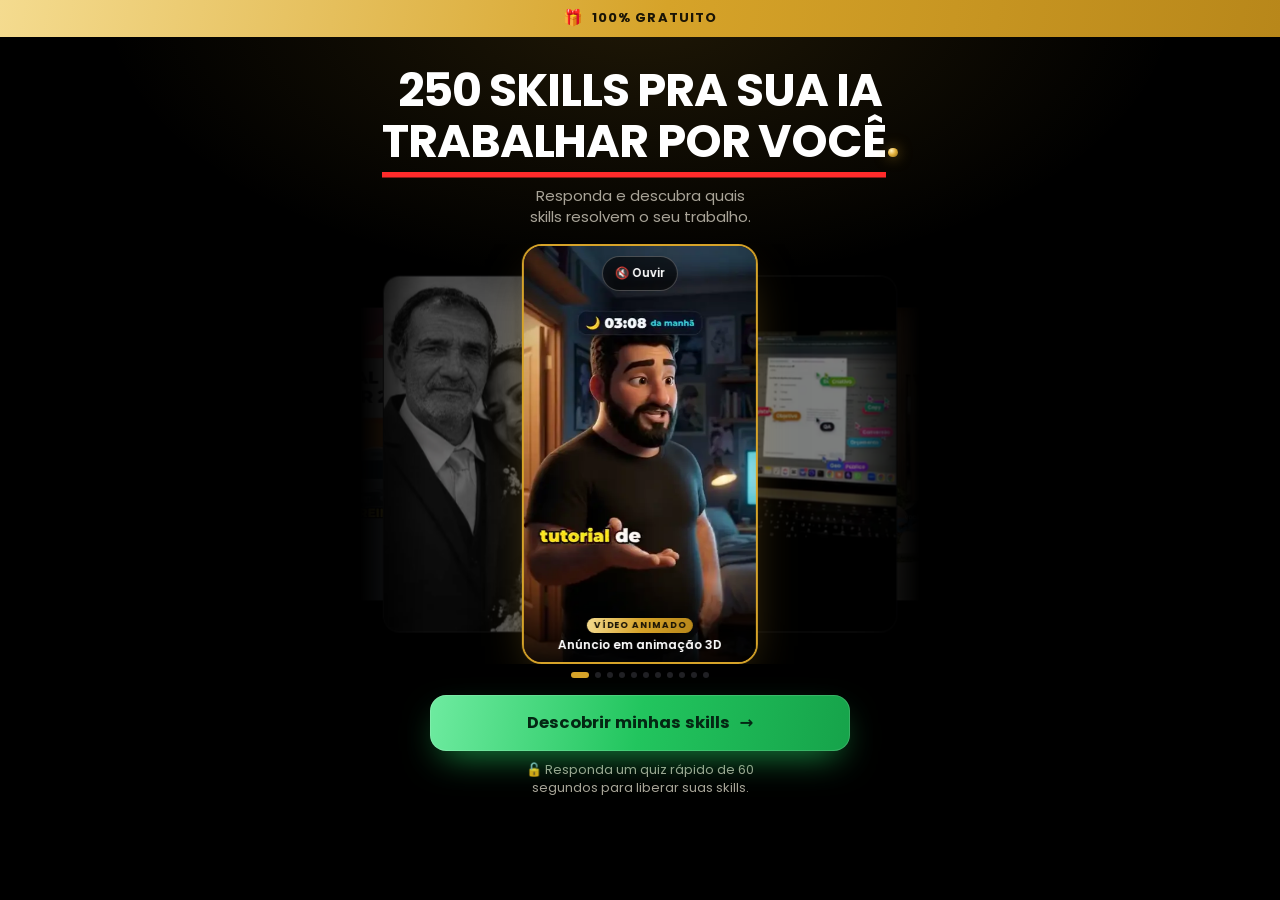
==== commit 257f56c1: "Quiz: tira os vídeos do terreno (Residencial Bethânia e Terreno que vira empreendimento) dos carross" ====
--- a/index.html
+++ b/index.html
@@ -2,792 +2,1186 @@
 <html lang="pt-BR">
 <head>
 <meta charset="utf-8">
-<meta name="viewport" content="width=device-width, initial-scale=1">
-<title>+300 Brincadeiras de Natal para Fazer com a Família e Amigos</title>
-<meta name="description" content="Dinâmicas, jogos e gincanas de Natal prontas para aplicar na ceia. PDF para imprimir ou usar no celular. Acesso imediato.">
-<meta property="og:title" content="+300 Brincadeiras de Natal para Fazer com a Família e Amigos">
-<meta property="og:description" content="Dinâmicas, jogos e gincanas prontas para garantir muitas risadas e um Natal inesquecível.">
-<meta property="og:image" content="img/mockup.webp">
-<meta name="theme-color" content="#a3141d">
+<meta name="viewport" content="width=device-width,initial-scale=1,viewport-fit=cover">
+<title>Quiz Biblioteca de Skills · Descubra suas skills</title>
+<meta name="description" content="Quiz grátis de 60 segundos: diga com o que você trabalha e descubra quais skills fazem sua IA atender, postar e organizar por você.">
+<meta name="theme-color" content="#000000">
+<meta name="color-scheme" content="dark">
+<meta property="og:type" content="website">
+<meta property="og:title" content="250 skills pra sua IA trabalhar por você">
+<meta property="og:description" content="Responda um quiz de 60 segundos e descubra quais skills resolvem o seu trabalho.">
+<meta property="og:image" content="https://quiz-biblioteca.onrender.com/m/og.jpg">
+<meta property="og:url" content="https://quiz-biblioteca.onrender.com/">
+<meta name="twitter:card" content="summary_large_image">
+<link rel="icon" type="image/svg+xml" href="data:image/svg+xml,%3Csvg xmlns='http://www.w3.org/2000/svg' viewBox='0 0 64 64'%3E%3Crect width='64' height='64' rx='14' fill='%23000'/%3E%3Ctext x='32' y='45' text-anchor='middle' font-family='Arial,Helvetica,sans-serif' font-weight='800' font-size='36' fill='%23D6A329'%3EA.%3C/text%3E%3C/svg%3E">
 <link rel="preconnect" href="https://fonts.googleapis.com">
 <link rel="preconnect" href="https://fonts.gstatic.com" crossorigin>
-<link href="https://fonts.googleapis.com/css2?family=Lilita+One&family=Nunito:wght@400;600;700;800;900&display=swap" rel="stylesheet">
-
-<!-- PIXEL / TAG: cole aqui o código do Meta Pixel ou do Google Tag -->
-
+<link rel="stylesheet" href="https://fonts.googleapis.com/css2?family=Poppins:wght@400;500;600;700;800&family=JetBrains+Mono:wght@500&display=swap">
 <style>
+/* =========================================================
+   TOKENS — preto + dourado (mesmos da página de vendas)
+   ========================================================= */
 :root{
-  --red:#c4161c; --red-dark:#8e0f14; --red-deep:#5c070b;
-  --green:#1f7a3a; --green-dark:#145228;
-  --gold:#f5b81c; --gold-light:#ffd95a; --gold-dark:#c98a00;
-  --cream:#fff8ec; --cream-2:#fbeed6; --ink:#2b1a12; --muted:#6b5546;
-  --white:#fff; --radius:18px;
-  --shadow:0 10px 30px rgba(92,7,11,.18);
-}
-*{box-sizing:border-box;margin:0;padding:0}
-html{scroll-behavior:smooth}
-body{font-family:'Nunito',system-ui,sans-serif;color:var(--ink);background:var(--cream);line-height:1.55;font-size:17px;-webkit-font-smoothing:antialiased;overflow-x:hidden}
-img{max-width:100%;height:auto;display:block}
-a{color:inherit}
-.wrap{max-width:1080px;margin:0 auto;padding:0 18px}
-.narrow{max-width:760px}
-h1,h2,h3,.display{font-family:'Lilita One',cursive;font-weight:400;letter-spacing:.2px;line-height:1.1}
-h2{font-size:clamp(28px,5.4vw,44px);text-align:center;color:var(--red-dark)}
-h2 .hl{color:var(--red)}
-.sec{padding:64px 0}
-.sec-lead{text-align:center;color:var(--muted);max-width:640px;margin:12px auto 0;font-size:18px}
-.eyebrow{display:inline-block;background:var(--green);color:#fff;font-weight:800;font-size:13px;letter-spacing:1px;text-transform:uppercase;padding:6px 14px;border-radius:99px}
-.center{text-align:center}
-
-/* ===== Barra de urgência ===== */
-.topbar{position:sticky;top:0;z-index:50;background:var(--green-dark);color:#fff;text-align:center;font-weight:800;font-size:14px;padding:9px 12px;letter-spacing:.3px}
-.topbar b{color:var(--gold-light)}
-.topbar .cd{display:inline-flex;gap:4px;margin-left:6px;vertical-align:middle}
-.topbar .cd span{background:rgba(0,0,0,.28);border-radius:6px;padding:1px 6px;font-variant-numeric:tabular-nums}
-
-/* ===== Botões ===== */
-.btn{display:inline-flex;align-items:center;justify-content:center;gap:10px;text-decoration:none;cursor:pointer;border:0;
-  font-family:'Nunito',sans-serif;font-weight:900;text-transform:uppercase;letter-spacing:.4px;font-size:19px;line-height:1.2;
-  color:#fff;background:linear-gradient(180deg,#2fa552,var(--green) 60%,var(--green-dark));text-shadow:0 1px 1px rgba(0,0,0,.25);
-  padding:20px 30px;border-radius:14px;box-shadow:0 6px 0 #0c3a1b,0 14px 24px rgba(0,0,0,.22);transition:transform .12s, box-shadow .12s;
-  width:100%;max-width:520px;text-align:center;white-space:nowrap;overflow:hidden}
-.btn:hover{transform:translateY(-2px)}
-.btn:active{transform:translateY(3px);box-shadow:0 3px 0 #0c3a1b,0 8px 14px rgba(0,0,0,.22)}
-/* Verde diferente: botões do Pacote Natal Completo */
-.btn.completo{background:linear-gradient(180deg,#5ef07f,#22c55e 50%,#0f9f45);box-shadow:0 6px 0 #0a6b2e,0 14px 26px rgba(34,197,94,.45);text-shadow:0 1px 2px rgba(0,0,0,.35)}
-.btn.completo:active{box-shadow:0 3px 0 #0a6b2e,0 8px 14px rgba(34,197,94,.4)}
-.btn.green{color:#fff;background:linear-gradient(180deg,#2fa552,var(--green) 60%,var(--green-dark));box-shadow:0 6px 0 #0c3a1b,0 14px 24px rgba(0,0,0,.22)}
-.btn.pulse{animation:pulse 2.2s infinite}
-@keyframes pulse{0%,100%{transform:scale(1)}50%{transform:scale(1.035)}}
-.micro{margin-top:12px;font-size:14px;color:var(--muted);font-weight:700}
-.micro.light{color:#ffe7c2}
-
-/* ===== Hero ===== */
-.hero{position:relative;color:#fff;text-align:center;padding:36px 0 56px;
-  background:radial-gradient(ellipse at 50% 0%,#e0262d 0%,var(--red) 35%,var(--red-dark) 75%,var(--red-deep) 100%);overflow:hidden}
-/* Neve caindo (flocos maiores, leves, atrás do conteúdo e sem bloquear cliques) */
-.snowfx{position:absolute;inset:0;overflow:hidden;pointer-events:none;z-index:0}
-.flake{position:absolute;top:-24px;left:var(--x);width:var(--s);height:var(--s);border-radius:50%;
-  background:radial-gradient(circle at 35% 35%,#fff 0 45%,rgba(255,255,255,.75) 60%,rgba(255,255,255,0) 72%);
-  opacity:var(--o);will-change:transform;animation:fall var(--d) linear var(--dl) infinite}
-@keyframes fall{
-  0%{transform:translate3d(0,0,0)}
-  25%{transform:translate3d(var(--sw),calc(var(--h) * .25),0)}
-  50%{transform:translate3d(calc(var(--sw) * -0.6),calc(var(--h) * .5),0)}
-  75%{transform:translate3d(var(--sw),calc(var(--h) * .75),0)}
-  100%{transform:translate3d(0,var(--h),0)}}
-@media (prefers-reduced-motion:reduce){.snowfx{display:none}}
-.hero .wrap,.final .wrap{position:relative;z-index:1}
-.final{position:relative;overflow:hidden}
-.hero .tag{display:inline-block;background:rgba(255,255,255,.14);border:1px solid rgba(255,255,255,.3);padding:7px 16px;border-radius:99px;font-weight:800;font-size:14px}
-.hero .tag{display:inline-flex;align-items:center;gap:8px}
-.hero .tag .wa{flex:0 0 24px;width:24px;height:24px;border-radius:50%;background:#25D366;display:grid;place-items:center;box-shadow:0 2px 6px rgba(0,0,0,.25)}
-.hero .tag .wa svg{width:15px;height:15px}
-.hero h1{font-size:clamp(34px,7.4vw,64px);margin:18px auto 0;max-width:900px;text-shadow:0 4px 0 rgba(0,0,0,.18)}
-.hero h1 .num{color:var(--gold-light);display:inline-block;font-size:1.18em;text-shadow:0 4px 0 #8a5a00}
-.hero .sub{font-size:clamp(17px,2.6vw,21px);max-width:720px;margin:16px auto 0;color:#ffeede;font-weight:600}
-.hero .mock{margin:26px auto 26px;max-width:900px;filter:drop-shadow(0 22px 30px rgba(0,0,0,.35))}
-.checks{display:flex;flex-wrap:wrap;justify-content:center;gap:10px;margin:8px auto 26px;max-width:760px}
-.checks li{list-style:none;background:rgba(0,0,0,.2);border-radius:99px;padding:8px 14px;font-weight:800;font-size:15px}
-.checks li::before{content:"✓ ";color:var(--gold-light)}
-@media(max-width:600px){
-  .topbar{font-size:12.5px;padding:8px 10px}
-  /* Primeira dobra do celular: do topo até o botão */
-  .hero{padding:14px 0 44px}
-  .hero .tag{font-size:13px;padding:5px 12px 5px 6px}
-  .hero h1{font-size:clamp(25px,7.6vw,32px);margin-top:12px}
-  .hero .sub{font-size:clamp(14.5px,4.1vw,16px);margin-top:8px;line-height:1.45}
-  .hero .mock{margin:10px -14px 12px;max-width:none;width:calc(100% + 28px);max-height:34svh;object-fit:contain}
-  .btn{font-size:clamp(14px,4.4vw,17px);padding:16px 12px;letter-spacing:.2px}
-  .sec{padding:48px 0}
-}
-@media(max-width:600px) and (max-height:700px){
-  .hero .mock{max-height:30svh}
-  .hero .sub{font-size:14px}
-}
-.snowline{height:34px;background:var(--cream);margin-top:-34px;position:relative;
-  -webkit-mask:radial-gradient(22px 18px at 22px 0,transparent 98%,#000) 0 0/44px 100%;mask:radial-gradient(22px 18px at 22px 0,transparent 98%,#000) 0 0/44px 100%}
-
-/* ===== Dor: antes x depois (interativo) ===== */
-.pain{background:var(--cream)}
-.ba-toggle{position:relative;display:grid;grid-template-columns:minmax(0,1fr) minmax(0,1fr);max-width:400px;margin:22px auto 0;background:#fff;border-radius:99px;padding:5px;box-shadow:0 6px 18px rgba(92,7,11,.1)}
-.ba-toggle button{position:relative;z-index:1;border:0;background:none;font-family:'Nunito',sans-serif;font-weight:900;font-size:14px;padding:11px 6px;border-radius:99px;cursor:pointer;color:var(--muted);transition:color .3s;white-space:nowrap}
-.ba-toggle .knob{position:absolute;top:5px;bottom:5px;left:5px;width:calc(50% - 5px);border-radius:99px;background:linear-gradient(180deg,#8a8a8a,#5d5d5d);transition:transform .45s cubic-bezier(.3,1.4,.5,1),background .45s}
-.pain.after .ba-toggle .knob{transform:translateX(100%);background:linear-gradient(180deg,#2fa552,var(--green-dark))}
-.pain:not(.after) .ba-toggle .b1,.pain.after .ba-toggle .b2{color:#fff}
-.ba-grid{display:grid;grid-template-columns:repeat(2,minmax(0,1fr));gap:12px;max-width:640px;margin:22px auto 0}
-.ba{position:relative;aspect-ratio:1/0.82;perspective:900px;cursor:pointer}
-@media(min-width:760px){.ba-grid{grid-template-columns:repeat(4,minmax(0,1fr));max-width:860px;gap:16px}.ba{aspect-ratio:1/1}}
-.ba .in{position:absolute;inset:0;transition:transform .6s cubic-bezier(.2,.7,.2,1);transform-style:preserve-3d}
-.pain.after .ba .in{transform:rotateY(180deg)}
-.ba:nth-child(2) .in{transition-delay:.08s}.ba:nth-child(3) .in{transition-delay:.16s}.ba:nth-child(4) .in{transition-delay:.24s}
-.ba .f{position:absolute;inset:0;backface-visibility:hidden;-webkit-backface-visibility:hidden;border-radius:18px;display:flex;flex-direction:column;align-items:center;justify-content:center;text-align:center;padding:10px;gap:6px}
-.ba .f.x{background:#f3eee8;border:2px dashed #d8cbbb;color:#7c6c5e}
-.ba .f.v{transform:rotateY(180deg);background:#fff;border:2px solid #bfe9cc;color:var(--green-dark);box-shadow:0 10px 22px rgba(31,122,58,.15)}
-.ba .e{font-size:34px;line-height:1}
-.ba .f.x .e{filter:grayscale(.6)}
-.ba b{font-size:15px;line-height:1.25;font-weight:900}
-.ba .f.v b{color:var(--green-dark)}
-.ba-msg{text-align:center;margin-top:20px;font-family:'Lilita One';font-size:clamp(22px,5vw,30px);min-height:1.3em}
-.ba-msg .m1{color:#8a7766}.ba-msg .m2{color:var(--green);display:none}
-.pain.after .ba-msg .m1{display:none}.pain.after .ba-msg .m2{display:inline}
-
-/* ===== Carrossel automático (Veja o que você vai encontrar) ===== */
-.cats{background:var(--cream);padding-top:36px}
-.marquee{margin-top:26px;overflow:hidden;touch-action:pan-y;cursor:grab;
-  -webkit-mask:linear-gradient(90deg,transparent,#000 6%,#000 94%,transparent);mask:linear-gradient(90deg,transparent,#000 6%,#000 94%,transparent)}
-.marquee::-webkit-scrollbar{display:none}
-.mq-track{display:flex;gap:16px;width:max-content;padding:8px 8px 22px;will-change:transform}
-.slide{flex:0 0 auto;height:min(78vw,400px);border-radius:16px;overflow:hidden;box-shadow:0 12px 26px rgba(92,7,11,.22);background:#fff}
-.slide img{height:100%;width:auto;max-width:none;user-select:none;-webkit-user-drag:none}
-@media(min-width:900px){.slide{height:430px}}
-
-/* ===== Tudo pronto: cards que viram ===== */
-.flip-grid{display:grid;grid-template-columns:repeat(2,minmax(0,1fr));gap:12px;max-width:900px;margin:26px auto 0}
-@media(min-width:760px){.flip-grid{grid-template-columns:repeat(4,minmax(0,1fr));gap:16px}}
-.fc{perspective:900px;cursor:pointer;aspect-ratio:1/1;-webkit-tap-highlight-color:transparent}
-.fc .in{position:relative;width:100%;height:100%;transition:transform .6s cubic-bezier(.2,.7,.2,1);transform-style:preserve-3d}
-.fc.on .in{transform:rotateY(180deg)}
-@media(hover:hover){.fc:hover .in{transform:rotateY(180deg)}}
-.fc .fa,.fc .fb{position:absolute;inset:0;border-radius:20px;backface-visibility:hidden;-webkit-backface-visibility:hidden;display:flex;flex-direction:column;align-items:center;justify-content:center;text-align:center;padding:12px}
-.fc .fa{background:#fff;box-shadow:0 8px 22px rgba(92,7,11,.1);border:2px solid #f1e3cc}
-.fc .fb{transform:rotateY(180deg);background:linear-gradient(145deg,var(--red),var(--red-dark));color:#fff;font-weight:800;font-size:15px;line-height:1.3;box-shadow:0 10px 24px rgba(196,22,28,.3)}
-.fc .fb::before{content:"✨";font-size:24px;margin-bottom:6px}
-.fc .ic{width:64px;height:64px;border-radius:50%;display:grid;place-items:center;font-size:32px;margin-bottom:10px;animation:bob 3s ease-in-out infinite}
-.fc:nth-child(3n+1) .ic{background:linear-gradient(145deg,#ffe3e3,#ffc9c9)}
-.fc:nth-child(3n+2) .ic{background:linear-gradient(145deg,#dff5e6,#bfe9cc)}
-.fc:nth-child(3n) .ic{background:linear-gradient(145deg,#fff1c7,#ffe08a)}
-.fc:nth-child(2) .ic{animation-delay:.4s}.fc:nth-child(3) .ic{animation-delay:.8s}.fc:nth-child(4) .ic{animation-delay:1.2s}
-.fc:nth-child(5) .ic{animation-delay:1.6s}.fc:nth-child(6) .ic{animation-delay:2s}.fc:nth-child(7) .ic{animation-delay:2.4s}.fc:nth-child(8) .ic{animation-delay:2.8s}
-@keyframes bob{0%,100%{transform:translateY(0)}50%{transform:translateY(-5px)}}
-.fc .t{font-family:'Lilita One';font-size:19px;color:var(--red-dark);line-height:1.1}
-.fc .tap{position:absolute;bottom:8px;right:10px;font-size:13px;opacity:.45}
-.hint{text-align:center;margin-top:14px;font-weight:800;font-size:14px;color:var(--muted)}
-
-/* ===== Por dentro do aplicativo (vídeo) ===== */
-.app-sec{background:var(--cream-2)}
-.phone{position:relative;width:min(280px,74vw);margin:28px auto 0;aspect-ratio:9/19;border-radius:38px;background:#141414;padding:10px;box-shadow:0 24px 50px rgba(0,0,0,.3),inset 0 0 0 2px #333}
-.phone::before{content:"";position:absolute;top:16px;left:50%;transform:translateX(-50%);width:84px;height:20px;border-radius:12px;background:#000;z-index:3}
-.screen{position:relative;width:100%;height:100%;border-radius:30px;overflow:hidden;background:#000}
-.screen video,.screen iframe{width:100%;height:100%;object-fit:cover;border:0;display:block}
-.poster{position:absolute;inset:0;background:url(img/prev-mimica.webp) center/cover;display:grid;place-items:center}
-.poster::after{content:"";position:absolute;inset:0;background:linear-gradient(180deg,rgba(60,4,7,.45),rgba(60,4,7,.85));backdrop-filter:blur(1.5px)}
-.play{position:relative;z-index:2;width:76px;height:76px;border-radius:50%;border:0;background:rgba(255,255,255,.95);display:grid;place-items:center;cursor:pointer;box-shadow:0 10px 26px rgba(0,0,0,.35);animation:ring 2s infinite}
-.play svg{width:30px;height:30px;margin-left:5px}
-@keyframes ring{0%{box-shadow:0 0 0 0 rgba(255,255,255,.6),0 10px 26px rgba(0,0,0,.35)}70%{box-shadow:0 0 0 18px rgba(255,255,255,0),0 10px 26px rgba(0,0,0,.35)}100%{box-shadow:0 0 0 0 rgba(255,255,255,0),0 10px 26px rgba(0,0,0,.35)}}
-.poster .cap{position:absolute;z-index:2;bottom:22px;left:0;right:0;text-align:center;color:#fff;font-weight:900;font-size:14px;text-shadow:0 2px 6px rgba(0,0,0,.5)}
-.soon{display:inline-block;margin-top:6px;background:var(--gold);color:#2a1500;font-size:11px;font-weight:900;padding:3px 10px;border-radius:99px;letter-spacing:.5px}
-.chips{display:flex;flex-wrap:wrap;justify-content:center;gap:10px;margin:26px auto 0;max-width:640px}
-.chip{background:#fff;border-radius:99px;padding:10px 16px;font-weight:800;font-size:14.5px;box-shadow:0 4px 12px rgba(92,7,11,.08);display:inline-flex;align-items:center;gap:8px}
-
-/* ===== 3 passos ===== */
-.steps-sec{background:radial-gradient(ellipse at 50% 0%,#b3151c,var(--red-dark) 60%,var(--red-deep));color:#fff;position:relative}
-.steps-sec h2{color:#fff}
-.steps-sec .sec-lead{color:#ffd9d9}
-.steps{display:grid;gap:34px;margin:40px auto 0;max-width:420px}
-@media(min-width:900px){.steps{grid-template-columns:repeat(3,1fr);max-width:none;gap:26px}}
-.step{position:relative;background:#fff;color:var(--ink);border-radius:22px;padding:30px 18px 22px;text-align:center;box-shadow:0 16px 34px rgba(0,0,0,.28)}
-.step .n{position:absolute;top:-18px;left:50%;transform:translateX(-50%);width:40px;height:40px;border-radius:50%;display:grid;place-items:center;font-family:'Lilita One';font-size:22px;color:#2a1500;background:linear-gradient(180deg,var(--gold-light),var(--gold));box-shadow:0 4px 10px rgba(0,0,0,.25);border:3px solid #fff}
-.step:not(:last-child)::after{content:"";position:absolute;left:50%;bottom:-34px;width:0;height:34px;border-left:3px dashed rgba(255,217,90,.7)}
-@media(min-width:900px){.step:not(:last-child)::after{left:auto;right:-26px;bottom:auto;top:50%;width:26px;height:0;border-left:0;border-top:3px dashed rgba(255,217,90,.7)}}
-.step .vis{height:150px;display:grid;place-items:center;margin-bottom:12px}
-.step h3{font-size:24px;color:var(--red-dark);margin-bottom:4px}
-.step p{color:var(--muted);font-size:15px;font-weight:700}
-/* passo 1: WhatsApp */
-.wa-vis{display:flex;flex-direction:column;align-items:center;gap:10px}
-.wa-logo{width:62px;height:62px;border-radius:50%;background:#25D366;display:grid;place-items:center;box-shadow:0 8px 18px rgba(37,211,102,.45);animation:bob 3s ease-in-out infinite}
-.wa-logo svg{width:36px;height:36px}
-.bubble{background:#dcf8c6;color:#1f2c34;border-radius:12px 12px 12px 3px;padding:8px 12px;font-size:13px;font-weight:800;display:flex;align-items:center;gap:8px;box-shadow:0 3px 8px rgba(0,0,0,.12)}
-.bubble .pdf{background:#e53935;color:#fff;font-size:10px;font-weight:900;border-radius:4px;padding:3px 5px}
-.bubble .lk{color:#027eb5;text-decoration:underline}
-.bubble .pdf{background:#25D366}
-.bubble .tk{color:#34b7f1;font-size:12px}
-/* passo 2: brincadeiras */
-.fan{position:relative;width:200px;height:150px}
-.fan img{position:absolute;top:6px;width:96px;border-radius:10px;box-shadow:0 8px 18px rgba(0,0,0,.25);border:3px solid #fff;transition:transform .35s}
-.fan img:nth-child(1){left:6px;transform:rotate(-12deg)}
-.fan img:nth-child(2){left:52px;top:0;z-index:2;transform:rotate(0) scale(1.08)}
-.fan img:nth-child(3){left:98px;transform:rotate(12deg)}
-.step:hover .fan img:nth-child(1){transform:rotate(-18deg) translateX(-8px)}
-.step:hover .fan img:nth-child(3){transform:rotate(18deg) translateX(8px)}
-/* passo 3: todo mundo */
-.crew{position:relative;width:92px;height:92px;border-radius:50%;background:linear-gradient(145deg,var(--gold-light),var(--gold));display:grid;place-items:center;box-shadow:0 8px 20px rgba(201,138,0,.45);animation:bob 3s ease-in-out infinite .6s}
-.crew svg{width:56px;height:56px}
-.crew .cf{position:absolute;font-size:22px}
-.crew .cf.a{top:-10px;right:-14px}.crew .cf.b{bottom:-6px;left:-16px}
-
-/* ===== Perfeito para você se ===== */
-.who-panel{max-width:860px;margin:28px auto 0;background:#fff;border-radius:24px;box-shadow:0 12px 30px rgba(92,7,11,.1);padding:8px 18px;display:grid}
-@media(min-width:760px){.who-panel{grid-template-columns:1fr 1fr;column-gap:28px;padding:14px 26px}}
-.who{display:flex;align-items:center;gap:14px;padding:16px 0;border-bottom:1px dashed #ecdcc3}
-.who:last-child{border-bottom:0}
-@media(min-width:760px){.who:nth-last-child(2){border-bottom:0}}
-.who .em{flex:0 0 52px;height:52px;border-radius:16px;display:grid;place-items:center;font-size:26px;background:var(--cream-2)}
-.who div{flex:1}
-.who b{display:block;font-size:17px;color:var(--red-dark);line-height:1.25}
-.who p{color:var(--muted);font-size:14.5px;margin-top:2px}
-.who .ok{flex:0 0 28px;height:28px;border-radius:50%;background:var(--green);color:#fff;display:grid;place-items:center;font-weight:900;font-size:15px}
-
-/* ===== Criadora ===== */
-.creator-sec{background:linear-gradient(180deg,var(--cream),var(--cream-2))}
-.creator{max-width:900px;margin:0 auto;background:#fff;border-radius:28px;box-shadow:0 18px 40px rgba(92,7,11,.12);padding:28px 22px;display:grid;gap:22px;align-items:center;text-align:center;position:relative;overflow:hidden}
-.creator::before{content:"";position:absolute;top:-60px;right:-60px;width:180px;height:180px;border-radius:50%;background:radial-gradient(circle,rgba(245,184,28,.25),transparent 70%)}
-@media(min-width:780px){.creator{grid-template-columns:300px 1fr;text-align:left;padding:34px 40px}}
-.creator .ph{position:relative;width:230px;margin:0 auto}
-.creator .ph img{width:100%;aspect-ratio:4/5;object-fit:cover;object-position:center 20%;border-radius:120px 120px 24px 24px;border:5px solid #fff;box-shadow:0 0 0 4px var(--gold),0 16px 30px rgba(0,0,0,.2)}
-.creator .ph{margin-bottom:22px}
-.nameplate{position:absolute;left:50%;bottom:-22px;transform:translateX(-50%);white-space:nowrap;background:linear-gradient(180deg,var(--red),var(--red-dark));color:#fff;border:3px solid var(--gold);border-radius:14px;padding:6px 18px;text-align:center;box-shadow:0 8px 18px rgba(0,0,0,.25)}
-.nameplate b{display:block;font-family:'Lilita One';font-weight:400;font-size:20px;line-height:1.1}
-.nameplate small{display:block;font-size:11.5px;font-weight:800;letter-spacing:.6px;text-transform:uppercase;color:var(--gold-light)}
-.creator .ph .hat{position:absolute;top:-16px;left:-8px;font-size:40px;transform:rotate(-18deg)}
-.creator .eyebrow{background:var(--red)}
-.creator h2{text-align:inherit;margin-top:10px;font-size:clamp(30px,6vw,40px)}
-.creator p{color:var(--muted);margin-top:10px;font-size:16.5px}
-.ig{display:inline-flex;align-items:center;gap:10px;margin-top:16px;padding:8px 16px 8px 8px;border-radius:99px;background:#fdf3f6;text-decoration:none;color:var(--ink);font-weight:800;font-size:15px;border:1px solid #f6d7e2}
-.ig .ic{width:32px;height:32px;border-radius:10px;display:grid;place-items:center;background:radial-gradient(circle at 30% 107%,#fdf497 0%,#fd5949 45%,#d6249f 60%,#285AEB 90%)}
-.ig .ic svg{width:19px;height:19px}
-.sign{margin-top:16px;font-family:'Lilita One';font-size:22px;color:var(--red)}
-
-/* ===== Bônus ===== */
-.bonus-sec{background:linear-gradient(180deg,var(--green-dark),#0f3d1e);color:#fff}
-.bonus-sec h2{color:#fff}
-.bonus-sec .sec-lead{color:#d4f0dc}
-.bonus-grid{display:grid;gap:18px;margin-top:32px}
-@media(min-width:780px){.bonus-grid{grid-template-columns:1fr 1fr}}
-.bonus{background:#fff;color:var(--ink);border-radius:var(--radius);overflow:hidden;box-shadow:0 14px 30px rgba(0,0,0,.25);display:flex;flex-direction:column}
-.bonus .cover{background:radial-gradient(ellipse at 50% 40%,#fff6e3,#f6e2bf 70%,#ecd0a0);padding:22px 16px 18px;display:grid;place-items:center}
-.bonus .cover img{height:250px;width:auto;max-width:100%;object-fit:contain;filter:drop-shadow(0 14px 18px rgba(0,0,0,.3));transition:transform .4s}
-.bonus:hover .cover img{transform:translateY(-4px) rotate(-1.5deg)}
-.bonus .top{background:linear-gradient(135deg,var(--red),var(--red-dark));color:#fff;padding:16px 18px;display:flex;gap:14px;align-items:center}
-.bonus .top .em{font-size:40px;background:rgba(255,255,255,.15);border-radius:14px;width:64px;height:64px;display:grid;place-items:center;flex:0 0 64px}
-.bonus .top small{display:block;font-weight:900;letter-spacing:1px;color:var(--gold-light);font-size:12px}
-.bonus .top h3{font-size:22px}
-.bonus .body{padding:16px 18px 18px;font-size:15.5px;color:var(--muted);flex:1}
-.bonus .free{display:inline-block;margin-top:10px;background:#eaf6ee;color:var(--green);font-weight:900;font-size:13px;padding:5px 10px;border-radius:6px}
-
-/* ===== Planos ===== */
-.plans-sec{background:var(--cream-2)}
-.plans{display:grid;grid-template-columns:minmax(0,1fr);gap:22px;margin:34px auto 0;max-width:900px;align-items:start}
-@media(min-width:820px){.plans{grid-template-columns:minmax(0,1fr) minmax(0,1.08fr)}}
-.plan{background:#fff;border-radius:22px;padding:26px 22px 24px;box-shadow:var(--shadow);position:relative;text-align:center;border:2px solid #ead9bf}
-.plan.best{border:4px solid var(--gold);box-shadow:0 20px 44px rgba(196,22,28,.28)}
-.plan .ribbon{position:absolute;top:-16px;left:50%;transform:translateX(-50%);background:linear-gradient(180deg,var(--red),var(--red-dark));color:#fff;font-weight:900;font-size:13px;letter-spacing:1px;padding:8px 18px;border-radius:99px;white-space:nowrap;box-shadow:0 6px 14px rgba(0,0,0,.2)}
-.plan .pname{font-family:'Lilita One';font-size:26px;color:var(--red-dark)}
-.plan .pdesc{color:var(--muted);font-weight:700;font-size:15px;margin-top:2px}
-.plan .pimg{margin:14px auto 4px;width:100%;max-width:300px}
-.plan ul{list-style:none;text-align:left;margin:16px 0 18px}
-.plan li{padding:7px 0 7px 30px;position:relative;font-size:15.5px;border-bottom:1px solid #f3e8d6}
-.plan li::before{content:"✔";position:absolute;left:4px;top:7px;color:var(--green);font-weight:900}
-.plan li.no{color:#a99582;text-decoration:line-through}
-.plan li.no::before{content:"✕";color:#c9b49c}
-.plan li.bon::before{content:"🎁";left:0}
-.plan li strong{color:var(--red-dark)}
-.price{margin:6px 0 2px}
-.price .from{color:#9b8775;font-weight:700;font-size:15px}
-.price .from s{color:#b0362f}
-.price .val{font-family:'Lilita One';font-size:58px;line-height:1;color:var(--green)}
-.price .val small{font-size:24px;vertical-align:top;position:relative;top:8px;margin-right:2px}
-.price .val sup{font-size:26px}
-.price .once{font-size:14px;font-weight:800;color:var(--muted)}
-.plan .btn{font-size:17px;padding:18px 16px}
-.plan .unit{margin-top:10px;font-size:13.5px;color:var(--muted);font-weight:700}
-.plan.best .unit{color:var(--green);font-weight:900}
-.secure{display:flex;justify-content:center;flex-wrap:wrap;gap:8px 16px;margin-top:22px;color:var(--muted);font-weight:800;font-size:14px}
-
-/* ===== Garantia ===== */
-.guarantee{display:grid;gap:22px;align-items:center;background:#fff;border-radius:24px;padding:28px 24px;box-shadow:var(--shadow);max-width:860px;margin:0 auto;border:3px dashed var(--gold)}
-@media(min-width:760px){.guarantee{grid-template-columns:220px 1fr}}
-.seal{width:200px;margin:0 auto;filter:drop-shadow(0 12px 18px rgba(0,0,0,.25));animation:bob 4s ease-in-out infinite}
-.seal img{width:100%;height:auto;display:block}
-.guarantee h2{text-align:center;font-size:clamp(26px,4.4vw,36px)}
-.guarantee p{margin-top:10px;color:var(--muted);text-align:center;font-size:18px;font-weight:700}
-.guarantee .g-mail{font-size:14px;font-weight:600;margin-top:6px}
-@media(min-width:760px){.guarantee h2,.guarantee p{text-align:left}}
-
-/* ===== FAQ ===== */
-.faq{max-width:820px;margin:30px auto 0}
-.faq details{background:#fff;border-radius:14px;margin-bottom:12px;box-shadow:0 4px 14px rgba(0,0,0,.06);overflow:hidden}
-.faq summary{cursor:pointer;list-style:none;padding:18px 52px 18px 18px;font-weight:800;font-size:17px;position:relative}
+  --bg:#000;
+  --card:#111113;
+  --card-2:#17171A;
+  --card-3:#202024;
+  --line:rgba(255,255,255,.10);
+  --line-2:rgba(255,255,255,.17);
+  --text:#ECE9E2;
+  --muted:#A9A498;
+  --dim:#6E6A62;
+  --gold:#D6A329;
+  --gold-hi:#F2D488;
+  --gold-soft:rgba(214,163,41,.12);
+  --gold-grad:linear-gradient(100deg,#F4DB8F 0%,#D6A329 52%,#B8871A 100%);
+  --gold-tile:linear-gradient(140deg,#F6DE97 0%,#DDAA35 45%,#A97A12 100%);
+  --btn-ink:#1A1406;
+  --cta-grad:linear-gradient(100deg,#6EEBA0 0%,#22C55E 50%,#16A34A 100%);
+  --cta-ink:#042713;
+  --cta-glow:34,197,94;
+  --wpp:#25D366;
+  --red:#FF2B2B;
+  --err:#FF6B6B;
+  --ok:#4FD18B;
+  --f:"Poppins",ui-sans-serif,system-ui,-apple-system,"Segoe UI",sans-serif;
+  --mono:"JetBrains Mono",ui-monospace,Menlo,monospace;
+  --ease:cubic-bezier(.2,.8,.2,1);
+  color-scheme:dark;
+}
+*{box-sizing:border-box;-webkit-tap-highlight-color:transparent}
+[hidden]{display:none!important}
+html,body{margin:0;background:var(--bg);color:var(--text)}
+html{overflow-x:clip;-webkit-text-size-adjust:100%}
+body{font-family:var(--f);font-size:16px;line-height:1.5;-webkit-font-smoothing:antialiased;overflow-x:clip;text-align:center}
+img,video{max-width:100%;display:block}
+button,a,input{font-family:inherit;touch-action:manipulation}
+:focus-visible{outline:2px solid var(--gold-hi);outline-offset:3px}
+h1:focus,h2:focus{outline:none}
+.gold{background:var(--gold-grad);-webkit-background-clip:text;background-clip:text;color:transparent}
+.col{width:100%;max-width:560px;margin:0 auto;padding-left:max(16px,env(safe-area-inset-left,0px));padding-right:max(16px,env(safe-area-inset-right,0px))}
+.eyebrow{display:inline-flex;align-items:center;gap:8px;font:600 11px/1.2 var(--f);letter-spacing:.18em;text-transform:uppercase;color:var(--gold)}
+.eyebrow::before{content:"";width:7px;height:7px;border-radius:50%;background:var(--gold);box-shadow:0 0 0 4px var(--gold-soft)}
+.glow{position:fixed;inset:0;pointer-events:none;z-index:0;background:radial-gradient(60% 45% at 50% 0%,rgba(214,163,41,.15),transparent 70%)}
+main,.progress,.topbar{position:relative;z-index:1}
+.si{display:inline-block;width:1em;height:1em;flex:none;background:currentColor;-webkit-mask:var(--u) center/contain no-repeat;mask:var(--u) center/contain no-repeat}
+
+/* ---------- Faixa Black Friday ---------- */
+.topbar{display:flex;justify-content:center;align-items:center;gap:10px;padding:8px 14px;background:var(--gold-grad);color:var(--btn-ink);font-size:12.5px;font-weight:700;letter-spacing:.06em;text-transform:uppercase;line-height:1.3}
+.topbar svg{width:16px;height:16px;flex:none}
+.topbar.tb-free{gap:8px;font-size:13px;letter-spacing:.08em}
+.topbar.tb-free span{background:none;padding:0;font-size:16px;color:inherit}
+.topbar span{background:var(--btn-ink);color:var(--gold-hi);padding:3px 10px;border-radius:99px;font-size:11.5px;white-space:nowrap}
+
+/* ---------- Headline (igual à página) ---------- */
+.h1{margin:0;width:100%;font-size:30px;line-height:1.12;font-weight:700;letter-spacing:-.025em;color:#fff;text-transform:uppercase}
+.h1 .ln{display:table;margin:0 auto;white-space:nowrap}
+.h1 .ul{background:linear-gradient(var(--red),var(--red)) 0 100%/100% .12em no-repeat;padding-bottom:.1em;-webkit-box-decoration-break:clone;box-decoration-break:clone}
+.h1 .ball{display:inline-block;width:.2em;height:.2em;margin-left:.06em;border-radius:50%;background:radial-gradient(circle at 35% 30%,#FFF1BF,#E2B03C 45%,#8A6716 100%);box-shadow:0 0 .3em rgba(214,163,41,.6)}
+
+/* ---------- Botões (verde pulsando) ---------- */
+.cta{position:relative;overflow:hidden;display:flex;align-items:center;justify-content:center;gap:10px;width:100%;min-height:56px;border:0;border-radius:16px;padding:14px 20px;background:var(--cta-grad);color:var(--cta-ink);font:700 16.5px/1.2 var(--f);text-decoration:none;cursor:pointer;
+  box-shadow:0 0 0 1px rgba(255,255,255,.14) inset,0 14px 36px -12px rgba(var(--cta-glow),.8);animation:breathe 2.8s ease-in-out infinite}
+.cta:active{animation:none;transform:scale(.98)}
+.cta::after{content:"";position:absolute;top:0;bottom:0;left:-60%;width:40%;background:linear-gradient(100deg,transparent,rgba(255,255,255,.5),transparent);transform:skewX(-20deg);animation:shine 2.8s ease-in-out infinite;pointer-events:none}
+@keyframes shine{0%,60%{left:-60%}100%{left:130%}}
+@keyframes breathe{0%,100%{transform:scale(1);filter:brightness(1)}50%{transform:scale(1.025);filter:brightness(1.08)}}
+.cta .arr{transition:transform .2s var(--ease)}
+.cta:hover .arr{transform:translateX(4px)}
+.unlock{margin:0;font-size:13px;line-height:1.4;color:var(--muted);text-wrap:balance}
+.trust{display:flex;justify-content:center;align-items:center;flex-wrap:wrap;gap:6px 16px;font-size:13px;color:var(--muted)}
+.trust span{display:inline-flex;align-items:center;gap:7px}
+.trust .wa{color:var(--wpp);font-weight:600}
+.trust .wa .si{font-size:17px}
+
+/* ---------- CAPA ---------- */
+.cover{display:flex;flex-direction:column;align-items:center;gap:clamp(10px,1.9svh,18px);padding-block:clamp(14px,2.4svh,26px) 22px}
+.cover .sub{margin:0;font-size:15px;line-height:1.4;color:var(--muted);max-width:34ch;text-wrap:balance}
+.cover .cta-box{width:100%;max-width:420px;display:flex;flex-direction:column;gap:10px}
+
+/* Carrossel coverflow */
+.fwrap{align-self:stretch;margin-inline:-16px;display:flex;flex-direction:column;gap:8px}
+.flow{position:relative;width:100%;height:clamp(200px,44svh,420px);overflow:hidden;touch-action:pan-y;user-select:none;-webkit-user-select:none;
+  -webkit-mask-image:linear-gradient(90deg,transparent,#000 12%,#000 88%,transparent);mask-image:linear-gradient(90deg,transparent,#000 12%,#000 88%,transparent)}
+.fcard{position:absolute;left:50%;top:0;height:100%;aspect-ratio:9/16;border-radius:20px;overflow:hidden;background:#0b0b0c;border:1px solid var(--line);
+  transition:transform .7s var(--ease),opacity .7s var(--ease),filter .7s var(--ease);will-change:transform;cursor:pointer}
+.fcard video,.fcard img{position:absolute;inset:0;width:100%;height:100%;object-fit:cover;pointer-events:none}
+.fcard.on{border:2px solid var(--gold);box-shadow:0 20px 50px -20px rgba(214,163,41,.55);cursor:default}
+.fcard .cap{position:absolute;left:0;right:0;bottom:0;z-index:2;padding:34px 10px 10px;background:linear-gradient(180deg,transparent,rgba(0,0,0,.85));font:600 12px/1.25 var(--f);color:#fff;opacity:0;transition:opacity .4s;text-align:center}
+.fcard .cap small{display:inline-block;font-size:9px;font-weight:700;letter-spacing:.1em;text-transform:uppercase;color:var(--btn-ink);background:var(--gold-grad);padding:2px 7px;border-radius:99px;margin-bottom:4px}
+.fcard.on .cap{opacity:1}
+.snd{position:absolute;top:10px;left:50%;transform:translateX(-50%);z-index:3;border:1px solid rgba(255,255,255,.25);border-radius:999px;background:rgba(0,0,0,.6);color:#fff;font:600 11.5px var(--f);padding:8px 12px;min-height:34px;cursor:pointer;white-space:nowrap;opacity:0;pointer-events:none;transition:opacity .3s}
+.fcard.on .snd{opacity:1;pointer-events:auto}
+.snd[aria-pressed="true"]{background:var(--gold-grad);color:var(--btn-ink);border-color:transparent}
+.dots{display:flex;gap:6px;justify-content:center}
+.dots i{width:6px;height:6px;border-radius:3px;background:var(--card-3);transition:all .4s var(--ease)}
+.dots i.on{width:18px;background:var(--gold)}
+/* imagens com movimento */
+.fx-pan{background:#0c0b09}
+.fx-pan img{inset:auto;left:50%;top:0;height:100%;width:auto;max-width:none;object-fit:initial;translate:-50% 0;transform-origin:50% 0}
+.fx-zoom img{object-position:55% 30%;transform-origin:50% 35%}
+.fx-side{background:#f3f5f9}
+.fx-side img{object-position:0% 50%}
+.fcard.on.fx-pan img{animation:menuPan 9s ease-in-out forwards}
+.fcard.on.fx-zoom img{animation:kb 9s ease-out forwards}
+.fcard.on.fx-side img{animation:side 9s ease-in-out forwards}
+.pmedia.fx-pan img{animation:menuPan 9s ease-in-out infinite alternate}
+.pmedia.fx-zoom img{animation:kb 9s ease-in-out infinite alternate}
+@keyframes menuPan{0%,14%{transform:none}42%{transform:scale(1.5)}100%{transform:scale(1.5) translateY(-33%)}}
+@keyframes kb{to{transform:scale(1.14)}}
+@keyframes side{0%,10%{object-position:0% 50%}100%{object-position:100% 50%}}
+
+/* ---------- PROGRESSO (uma barra dourada) ---------- */
+.progress{position:sticky;top:0;z-index:5;background:rgba(0,0,0,.9);backdrop-filter:blur(12px);-webkit-backdrop-filter:blur(12px);padding-top:calc(10px + env(safe-area-inset-top,0px));padding-bottom:10px;border-bottom:1px solid var(--line)}
+.mark{display:block;font:800 17px/1 var(--f);letter-spacing:-.02em}
+.track{margin-top:9px;height:6px;border-radius:3px;background:var(--card-3);overflow:hidden}
+.track b{display:block;height:100%;width:0;border-radius:3px;background:var(--gold-grad);transition:width .6s var(--ease)}
+
+/* ---------- PERGUNTAS ---------- */
+.q{display:flex;flex-direction:column;align-items:center;gap:16px;padding-block:22px 44px;animation:rise .45s var(--ease) both}
+@keyframes rise{from{opacity:.001;transform:translateY(14px)}to{opacity:1;transform:none}}
+.q h2{margin:0;font-size:clamp(22px,6.2vw,30px);line-height:1.18;letter-spacing:-.025em;font-weight:700;text-wrap:balance;max-width:22ch}
+.qsub{margin:-8px 0 0;font-size:14.5px;line-height:1.45;color:var(--muted);max-width:36ch;text-wrap:balance}
+.insight{margin:2px 0 0;max-width:38ch;font-size:13.5px;line-height:1.45;color:var(--muted);text-wrap:balance;padding-top:12px;border-top:1px solid var(--line)}
+.insight::before{content:"✦ ";color:var(--gold)}
+.opts{width:100%;max-width:440px;display:flex;flex-direction:column;gap:10px}
+.opt{position:relative;width:100%;min-height:58px;display:flex;flex-direction:column;align-items:center;justify-content:center;text-align:center;background:var(--card);border:1px solid var(--line);border-radius:16px;padding:12px 42px;color:var(--text);font:600 15.5px/1.3 var(--f);cursor:pointer;transition:border-color .2s,background .2s,transform .15s}
+.opt:hover{border-color:rgba(214,163,41,.55);background:var(--card-2)}
+.opt:active{transform:scale(.985)}
+.opt.sel{border-color:var(--gold);background:linear-gradient(100deg,rgba(214,163,41,.16),rgba(214,163,41,.05))}
+.opt.sel::after{content:"✓";position:absolute;right:14px;top:50%;transform:translateY(-50%);width:22px;height:22px;border-radius:50%;background:var(--gold-grad);color:var(--btn-ink);display:grid;place-items:center;font-size:12px;font-weight:800}
+/* P1: grade de nichos */
+.ngrid{width:100%;max-width:440px;display:grid;grid-template-columns:1fr 1fr;gap:10px}
+.ngrid .opt{min-height:62px;padding:10px 12px;gap:9px;font-size:13.5px;line-height:1.25;flex-direction:row;justify-content:flex-start;text-align:left}
+.ngrid .opt .em{font-size:24px;line-height:1;flex:none}
+.ngrid .opt:last-child{grid-column:1/-1;justify-content:center;min-height:52px}
+.ngrid .opt.sel::after{top:6px;right:6px;transform:none;width:18px;height:18px;font-size:11px}
+
+/* Pausa */
+.clock{display:flex;flex-direction:column;align-items:center;gap:0}
+.clock strong{font-size:clamp(64px,19vw,92px);line-height:1;font-weight:800;letter-spacing:-.05em;font-variant-numeric:tabular-nums}
+.clock span{color:var(--text);font-size:16px;font-weight:600}
+.clock2{margin:-8px 0 0;color:var(--muted);font-size:15px}
+.clock2 b{color:var(--gold-hi)}
+.tiny{font-size:11.5px;color:var(--dim);margin:-6px 0 0}
+.pmedia{position:relative;width:min(56vw,240px);aspect-ratio:9/16;border-radius:20px;overflow:hidden;background:#0b0b0c;border:2px solid var(--gold);box-shadow:0 24px 50px -24px rgba(214,163,41,.5)}
+.pmedia video,.pmedia img{position:absolute;inset:0;width:100%;height:100%;object-fit:cover}
+.pmedia.fx-pan img{inset:auto;left:50%;top:0;width:auto;max-width:none;object-fit:initial}
+.sound{position:absolute;bottom:10px;left:50%;transform:translateX(-50%);z-index:2;border:0;border-radius:999px;background:rgba(0,0,0,.72);color:var(--text);font:600 12px var(--f);padding:9px 13px;min-height:36px;cursor:pointer;white-space:nowrap}
+.sound[aria-pressed="true"]{background:var(--gold-grad);color:var(--btn-ink)}
+.ask{width:100%;max-width:400px;margin:0;font-size:15px;font-weight:500;color:#fff;background:var(--card);border:1px solid var(--line-2);border-radius:16px;padding:12px 14px;text-align:left}
+.ask small{display:block;font-size:11px;color:var(--gold);letter-spacing:.14em;font-weight:600;margin-bottom:3px}
+
+/* Captura */
+.lead{width:100%;max-width:420px;display:flex;flex-direction:column;gap:12px;text-align:left}
+.lead label{display:flex;flex-direction:column;gap:6px;font-size:13px;font-weight:600;color:var(--muted)}
+.lead input{width:100%;min-height:54px;border-radius:14px;border:1px solid var(--line-2);background:var(--card);color:#fff;font:500 16px var(--f);padding:12px 14px;outline:none;transition:border-color .2s}
+.lead input:focus{border-color:var(--gold)}
+.lead input[aria-invalid="true"]{border-color:var(--err)}
+.err{min-height:0;margin:0;color:var(--err);font-size:13.5px;font-weight:500}
+.safe{margin:0;text-align:center;font-size:12.5px;color:var(--muted)}
+
+/* Carregando */
+.loading{display:flex;flex-direction:column;align-items:center;gap:24px;padding-block:56px;animation:rise .4s var(--ease) both}
+.loading h2{margin:0;font-size:21px;line-height:1.3;letter-spacing:-.02em;max-width:24ch;text-wrap:balance}
+.ring{width:108px;height:108px;position:relative}
+.ring svg{width:100%;height:100%;transform:rotate(-90deg)}
+.ring circle{fill:none;stroke-width:6}
+.ring .bgc{stroke:var(--card-3)}
+.ring .fgc{stroke:url(#gg);stroke-linecap:round;stroke-dasharray:302;stroke-dashoffset:302;animation:load 3s var(--ease) forwards}
+@keyframes load{to{stroke-dashoffset:0}}
+.ring b{position:absolute;inset:0;display:grid;place-items:center;font:500 21px var(--mono)}
+.checks{list-style:none;margin:0;padding:0;display:flex;flex-direction:column;gap:12px;text-align:left}
+.checks li{display:flex;gap:10px;align-items:center;color:var(--dim);font-size:15px;transition:color .3s}
+.checks li i{flex:none;width:22px;height:22px;border-radius:50%;border:1px solid var(--line-2);display:grid;place-items:center;font-style:normal;font-size:11px;color:transparent;transition:all .3s}
+.checks li.done{color:var(--text)}
+.checks li.done i{background:var(--gold-grad);color:var(--btn-ink);border-color:transparent}
+
+/* ---------- RESULTADO / VENDAS ---------- */
+.sales{display:flex;flex-direction:column;align-items:center;gap:20px;padding-block:22px 56px;animation:rise .5s var(--ease) both}
+.hero2{margin:0;font-size:clamp(26px,7.4vw,40px);line-height:1.12;letter-spacing:-.03em;font-weight:800;text-wrap:balance;max-width:18ch}
+.vsl{position:relative;width:100%;max-width:340px;max-width:min(340px,calc((100svh - 190px) * .5625));min-width:220px;aspect-ratio:9/16;border-radius:20px;overflow:hidden;background:#000;box-shadow:0 0 0 1.5px rgba(214,163,41,.6),0 30px 70px -30px rgba(214,163,41,.5);cursor:pointer}
+.vsl video{position:absolute;inset:0;width:100%;height:100%;object-fit:cover;background:#000}
+.vsl .sound{bottom:18px;font-size:13px;padding:10px 15px}
+.vprog{position:absolute;left:0;right:0;bottom:0;height:4px;background:rgba(255,255,255,.14);z-index:2}
+.vprog b{display:block;height:100%;width:0;background:var(--gold-grad)}
+.after{width:100%;display:flex;flex-direction:column;align-items:center;gap:22px}
+.after.show{animation:rise .7s var(--ease) both}
+.blk{width:100%;max-width:460px;display:flex;flex-direction:column;align-items:center;gap:12px}
+.blk h3{margin:0;font-size:clamp(22px,6.2vw,28px);line-height:1.18;letter-spacing:-.025em;font-weight:700;text-wrap:balance;color:#fff}
+.badge{display:inline-flex;align-items:center;gap:8px;font:600 12px/1.2 var(--f);letter-spacing:.06em;color:var(--gold-hi);padding:8px 14px;border:1px solid rgba(214,163,41,.45);border-radius:999px;background:var(--gold-soft)}
+.prof{width:100%;max-width:460px;background:var(--card);border:1px solid var(--line-2);border-radius:22px;padding:20px 18px;display:flex;flex-direction:column;align-items:center;gap:10px}
+.prof small{font-size:11px;letter-spacing:.14em;text-transform:uppercase;color:var(--dim);font-weight:600}
+.punch{margin:0;font-size:clamp(19px,5.2vw,23px);line-height:1.3;font-weight:700;letter-spacing:-.015em;color:#fff;text-wrap:balance}
+.muted{margin:0;color:var(--muted);font-size:15px;max-width:36ch;text-wrap:balance}
+/* comparativo lado a lado (igual à página) */
+.cmp2{width:100%;display:grid;grid-template-columns:1fr 1fr;gap:8px;text-align:left}
+.cmp2 .cc{display:flex;flex-direction:column;border-radius:18px;padding:14px 10px 10px;min-width:0}
+.cmp2 .cc.no{border:1px solid rgba(255,90,90,.35);background:linear-gradient(180deg,#2a1214,#140d0e)}
+.cmp2 .cc.yes{border:1px solid rgba(79,209,139,.45);background:linear-gradient(180deg,#0f2a1c,#0b1510);box-shadow:0 30px 70px -30px rgba(79,209,139,.45)}
+.cc-h{padding-bottom:10px;margin-bottom:4px;border-bottom:1px solid rgba(255,255,255,.08)}
+.cc-h b{display:block;font-size:14px;font-weight:700;line-height:1.2}
+.no .cc-h b{color:#ff7b7b}.yes .cc-h b{color:var(--ok)}
+.cc-h span{display:block;margin-top:4px;font-family:var(--mono);font-size:10px;color:var(--dim)}
+.cc ul{list-style:none;margin:0 0 10px;padding:0;display:grid}
+.cc li{display:flex;align-items:flex-start;gap:7px;padding:6px 0;font-size:12px;line-height:1.3;overflow-wrap:anywhere}
+.no li{color:#c9b9b9}.yes li{color:#fff}
+.cc li i{flex:none;width:18px;height:18px;margin-top:-1px;border-radius:50%;display:grid;place-items:center;font-style:normal;font-size:9.5px;font-weight:800}
+.no li i{background:rgba(255,90,90,.16);color:#ff6b6b}
+.yes li i{background:#22c55e;color:#06210f}
+.cc-f{margin-top:auto;padding:9px 6px;border-radius:10px;text-align:center;font-weight:700;font-size:11.5px;line-height:1.25}
+.no .cc-f{background:rgba(255,90,90,.12);color:#ff7b7b}
+.yes .cc-f{background:rgba(79,209,139,.12);color:var(--ok)}
+@media (min-width:420px){.cmp2{gap:12px}.cmp2 .cc{padding:18px 14px 12px}.cc-h b{font-size:16px}.cc li{font-size:13.5px;gap:10px}.cc li i{width:22px;height:22px;font-size:11px}.cc-f{font-size:13px}}
+/* a conta */
+.calc{width:100%;max-width:460px;border-radius:22px;padding:20px 18px;background:#fbf8f1;color:#1d1b17;text-align:left;box-shadow:0 30px 60px -30px rgba(214,163,41,.5)}
+.calc .tag{display:inline-block;font:700 10.5px/1 var(--f);letter-spacing:.14em;text-transform:uppercase;color:#8a8273;margin-bottom:10px}
+.calc p{margin:0;font-size:16px;line-height:1.5}
+.calc b{color:#c2410c}
+.calc .us{margin-top:12px;padding-top:12px;border-top:1px dashed #d9d2c3;font-weight:700;font-size:17px}
+.calc .us b{color:#15803d}
+/* skills do nicho */
+.skills{width:100%;display:grid;grid-template-columns:1fr 1fr;gap:10px}
+.sk{display:flex;flex-direction:column;align-items:center;gap:10px;padding:16px 10px;border-radius:18px;background:var(--card);border:1px solid var(--line-2);font-weight:600;font-size:13.5px;line-height:1.3;color:#fff}
+.sk .ti{width:46px;height:46px;border-radius:14px;display:grid;place-items:center;background:var(--gold-tile);color:var(--btn-ink)}
+.sk .ti svg{width:22px;height:22px}
+/* criador */
+.cr{width:100%;max-width:460px;display:flex;gap:14px;align-items:center;text-align:left;padding:14px;border-radius:20px;background:var(--card);border:1px solid var(--line)}
+.cr img{flex:none;width:76px;height:96px;border-radius:14px;object-fit:cover;object-position:50% 25%;border:1px solid var(--line-2)}
+.cr b{display:block;color:#fff;font-size:15px}
+.cr small{display:block;color:var(--gold-hi);font-size:12px;margin-top:1px}
+.cr p{margin:6px 0 0;font-size:13.5px;line-height:1.45;color:var(--muted)}
+/* oferta (igual à página) */
+.offer{width:100%;max-width:460px;border-radius:26px;padding:2px;background:conic-gradient(from var(--ang,0deg),rgba(214,163,41,.25) 0deg,rgba(214,163,41,.25) 200deg,#F2D488 280deg,#fff 300deg,#D6A329 320deg,rgba(214,163,41,.25) 360deg);animation:orbit 6s linear infinite;box-shadow:0 40px 110px -40px rgba(214,163,41,.55)}
+@property --ang{syntax:'<angle>';inherits:false;initial-value:0deg}
+@keyframes orbit{to{--ang:360deg}}
+.offer-in{border-radius:24px;background:#0b0b0c;padding:24px 18px;text-align:left}
+.cta.jump{max-width:460px}
+#oferta{scroll-margin-top:16px}
+.offer-in h3{margin:0;font-size:20px;color:#fff;text-align:center}
+.inc{list-style:none;display:grid;gap:12px;margin:18px 0;padding:0}
+.inc li{display:flex;gap:12px;font-size:14px}
+.inc li i{flex:none;width:22px;height:22px;border-radius:50%;background:var(--gold-soft);border:1px solid rgba(214,163,41,.5);color:var(--gold-hi);display:grid;place-items:center;font-style:normal;font-size:11px;font-weight:700;margin-top:1px}
+.inc b{display:block;color:#fff}
+.inc small{color:var(--muted);font-size:12.5px}
+.bonus-h{display:flex;align-items:center;gap:10px;font-size:11px;font-weight:700;letter-spacing:.14em;color:var(--gold);margin:6px 0 10px}
+.bonus-h::after{content:"";flex:1;height:1px;background:var(--line)}
+.bonus{display:flex;justify-content:space-between;align-items:center;gap:10px;padding:11px 12px;border-radius:12px;background:var(--card);border:1px solid var(--line);font-size:13.5px;margin-bottom:8px}
+.bonus>span:first-child{display:flex;align-items:center;gap:10px}
+.bonus .bi{width:30px;height:30px;border-radius:9px;display:grid;place-items:center;background:var(--card-2);border:1px solid var(--line-2);color:var(--gold-hi);flex:none}
+.bonus .bi svg{width:14px;height:14px}
+.bonus .bi .si{font-size:15px;color:var(--wpp)}
+.bonus .pr{text-align:right;font-size:12px;line-height:1.25;color:var(--ok);font-weight:600;white-space:nowrap}
+.bonus .pr s{display:block;color:var(--muted);font-weight:400}
+.price{text-align:center;margin:22px 0 18px}
+.price .off{display:inline-block;padding:4px 12px;border-radius:99px;background:var(--gold-grad);color:var(--btn-ink);font-size:11.5px;font-weight:700;letter-spacing:.06em}
+.price .from{display:block;color:var(--muted);font-size:14px;margin-top:10px}
+.price .val{display:flex;justify-content:center;align-items:flex-start;gap:4px;color:#fff;line-height:1;margin-top:6px}
+.price .val small{font-size:20px;font-weight:600;margin-top:8px}
+.price .val b{font-size:66px;font-weight:800;letter-spacing:-.03em}
+.price .once{display:block;font-size:11px;letter-spacing:.16em;font-weight:600;color:var(--gold);margin-top:8px}
+.offer .trust{margin-top:14px}
+/* garantia (selo da página) */
+.guar{width:100%;max-width:460px;display:flex;gap:16px;align-items:center;padding:18px;border-radius:20px;background:var(--card);border:1px solid var(--line);text-align:left}
+.seal{flex:none;width:96px;height:96px;filter:drop-shadow(0 10px 24px rgba(214,163,41,.35))}
+.seal .seal-ring{transform-origin:60px 60px;animation:sealSpin 22s linear infinite}
+@keyframes sealSpin{to{transform:rotate(360deg)}}
+.guar strong{display:block;color:#fff;font-size:15px}
+.guar p{margin:4px 0 0;font-size:13px;color:var(--muted)}
+/* FAQ */
+.faq{width:100%;max-width:460px;display:grid;gap:8px;text-align:left}
+.faq details{border-radius:14px;background:var(--card);border:1px solid var(--line);overflow:hidden}
+.faq summary{list-style:none;cursor:pointer;display:flex;justify-content:space-between;align-items:center;gap:12px;padding:15px 16px;font-size:14.5px;font-weight:500;color:#fff}
 .faq summary::-webkit-details-marker{display:none}
-.faq summary::after{content:"+";position:absolute;right:18px;top:50%;transform:translateY(-50%);width:28px;height:28px;border-radius:50%;background:var(--red);color:#fff;display:grid;place-items:center;font-size:20px;line-height:1}
-.faq details[open] summary::after{content:"–"}
-.faq details p{padding:0 18px 18px;color:var(--muted)}
-
-/* ===== Fechamento ===== */
-.final{background:radial-gradient(ellipse at 50% 0%,#e0262d,var(--red-dark) 70%,var(--red-deep));color:#fff;text-align:center}
-.final h2{color:#fff}
-.final p{max-width:680px;margin:14px auto 0;color:#ffe3e3;font-size:18px}
-.final .mini{width:100%;max-width:520px;margin:26px auto 26px}
-
-footer{background:#2b0507;color:#e9c9c9;font-size:14px;text-align:center;padding:30px 18px 36px}
-footer a{color:#fff}
-footer .links{display:flex;justify-content:center;gap:18px;flex-wrap:wrap;margin:10px 0}
-footer small{display:block;margin-top:12px;opacity:.75;max-width:720px;margin-left:auto;margin-right:auto}
-
-/* ===== Pop-up de upgrade ===== */
-.modal{position:fixed;inset:0;z-index:100;background:rgba(20,2,3,.72);display:none;align-items:center;justify-content:center;padding:16px}
-.modal.open{display:flex;animation:fade .2s}
-@keyframes fade{from{opacity:0}to{opacity:1}}
-.mbox{background:#fff;border-radius:22px;max-width:440px;width:100%;padding:28px 22px 22px;text-align:center;position:relative;border:4px solid var(--gold);animation:pop .25s}
-@keyframes pop{from{transform:scale(.92)}to{transform:scale(1)}}
-.mbox .x{position:absolute;top:8px;right:12px;background:none;border:0;font-size:28px;color:#999;cursor:pointer}
-.mbox .wait{font-family:'Lilita One';font-size:40px;color:var(--red)}
-.mbox h3{font-size:24px;color:var(--red-dark);margin:6px 0 10px}
-.mbox p{color:var(--muted);font-size:16px}
-.mbox .cmp{display:grid;grid-template-columns:1fr 1fr;gap:10px;margin:16px 0}
-.mbox .cmp div{border-radius:12px;padding:12px 8px;font-size:14px;background:var(--cream-2)}
-.mbox .cmp div.b{background:#eaf6ee;border:2px solid var(--green)}
-.mbox .cmp b{display:block;font-family:'Lilita One';font-weight:400;font-size:26px;color:var(--red-dark)}
-.mbox .cmp div.b b{color:var(--green)}
-.mbox .btn{font-size:16px;padding:16px 12px}
-.mbox .no{white-space:nowrap}
-.mbox .no{display:block;margin-top:14px;font-size:14px;color:#8a7766;text-decoration:underline;cursor:pointer;background:none;border:0;width:100%}
-
-.reveal{opacity:0;transform:translateY(18px);transition:opacity .6s,transform .6s}
-.reveal.in{opacity:1;transform:none}
-@media (prefers-reduced-motion:reduce){*{animation:none!important;transition:none!important}.reveal{opacity:1;transform:none}}
+.faq summary::after{content:"+";flex:none;width:24px;height:24px;border-radius:50%;border:1px solid var(--line-2);display:grid;place-items:center;color:var(--gold);transition:transform .25s}
+.faq details[open] summary::after{transform:rotate(45deg)}
+.faq details p{margin:0;padding:0 16px 16px;font-size:13.5px;color:var(--muted)}
+.final{width:100%;max-width:460px;display:flex;flex-direction:column;gap:14px;align-items:center;padding-top:6px}
+.res-flow .flow{height:clamp(260px,54svh,460px)}
+footer{width:100%;padding:24px 16px 30px;font-size:12px;color:var(--dim);border-top:1px solid var(--line)}
+
+/* ---------- PERFIL (profissão vinda do anúncio); só aparece quando há perfil ---------- */
+.pfx{margin:0 0 -4px;font:600 11px/1.3 var(--f);letter-spacing:.18em;text-transform:uppercase;color:var(--gold);text-wrap:balance}
+.ngrid .opt.pv-on{border-color:rgba(214,163,41,.75)}
+.ngrid .opt.pv-on.sel{border-color:var(--gold)}
+.pv{position:absolute;top:-8px;left:10px;padding:2px 7px;border-radius:99px;background:var(--gold-grad);color:var(--btn-ink);font:700 9px/1.3 var(--f);letter-spacing:.08em;text-transform:uppercase;white-space:nowrap;pointer-events:none}
+.falta{margin:-4px 0 0;font-size:13px;line-height:1.4;color:var(--muted);max-width:36ch;text-wrap:balance}
+.tiny.pfp{margin:0 0 -8px;font-size:12.5px;font-weight:600;color:var(--muted)}
+.pfs{margin:16px 0 0;padding:14px;border-radius:14px;background:var(--gold-soft);border:1px solid rgba(214,163,41,.35)}
+.pfs b{display:block;color:#fff;font-size:14px;line-height:1.35;margin-bottom:10px}
+.pfs ul{list-style:none;margin:0;padding:0;display:grid;gap:8px}
+.pfs li{display:flex;align-items:center;gap:10px;font-size:13.5px;line-height:1.3;color:var(--text)}
+.pfs .ti{flex:none;width:26px;height:26px;border-radius:8px;display:grid;place-items:center;background:var(--gold-tile);color:var(--btn-ink)}
+.pfs .ti svg{width:14px;height:14px}
+
+@media (min-width:760px){.cover{padding-block:28px 32px}}
+@media (max-width:360px){.ngrid .opt{font-size:12.5px}.opt{padding:12px 34px;font-size:15px}.topbar{font-size:11.5px;gap:8px}}
+@media (prefers-reduced-motion:reduce){*,*::before,*::after{animation:none!important;transition:none!important}}
 </style>
 </head>
 <body>
-
-<!-- ===== 1. Barra de urgência (contagem real até o Natal) ===== -->
-<div class="topbar" id="topbar">🎄 OFERTA ESPECIAL DE NATAL 🎄</div>
-
-<!-- ===== 2. Hero ===== -->
-<header class="hero">
-  <div class="wrap">
-    <span class="tag"><span class="wa" aria-hidden="true"><svg viewBox="0 0 24 24"><path fill="#fff" d="M17.472 14.382c-.297-.149-1.758-.867-2.03-.967-.273-.099-.471-.148-.67.15-.197.297-.767.966-.94 1.164-.173.199-.347.223-.644.075-.297-.15-1.255-.463-2.39-1.475-.883-.788-1.48-1.761-1.653-2.059-.173-.297-.018-.458.13-.606.134-.133.298-.347.446-.52.149-.174.198-.298.298-.497.099-.198.05-.371-.025-.52-.075-.149-.669-1.612-.916-2.207-.242-.579-.487-.5-.669-.51-.173-.008-.371-.01-.57-.01-.198 0-.52.074-.792.372-.272.297-1.04 1.016-1.04 2.479 0 1.462 1.065 2.875 1.213 3.074.149.198 2.096 3.2 5.077 4.487.709.306 1.262.489 1.694.625.712.227 1.36.195 1.871.118.571-.085 1.758-.719 2.006-1.413.248-.694.248-1.289.173-1.413-.074-.124-.272-.198-.57-.347m-5.421 7.403h-.004a9.87 9.87 0 01-5.031-1.378l-.361-.214-3.741.982.998-3.648-.235-.374a9.86 9.86 0 01-1.51-5.26c.001-5.45 4.436-9.884 9.888-9.884 2.64 0 5.122 1.03 6.988 2.898a9.825 9.825 0 012.893 6.994c-.003 5.45-4.437 9.884-9.885 9.884m8.413-18.297A11.815 11.815 0 0012.05 0C5.495 0 .16 5.335.157 11.892c0 2.096.547 4.142 1.588 5.945L.057 24l6.305-1.654a11.882 11.882 0 005.683 1.448h.005c6.554 0 11.89-5.335 11.893-11.893a11.821 11.821 0 00-3.48-8.413Z"/></svg></span>Receba diretamente no seu WhatsApp</span>
-    <h1><span class="num">+300</span> Brincadeiras de Natal Para Fazer Com a Família e Amigos!</h1>
-    <p class="sub">Surpreenda toda a família com dinâmicas, jogos e gincanas prontas para garantir muitas risadas e um Natal inesquecível! 🎄</p>
-    <img class="mock" src="img/mockup.webp" alt="Material 300 Brincadeiras de Natal no tablet e no celular, com cartões de Bingo de Natal, Quiz Natalino, Caça aos Presentes, Mímica de Natal, Amigo Secreto Diferente, Roleta de Desafios e Desafio em Equipe" width="1536" height="1024" fetchpriority="high">
-    <a href="#planos" class="btn green pulse hero-btn">Quero animar o meu Natal</a>
-  </div>
-</header>
-<div class="snowline"></div>
-
-<!-- ===== 3. Veja o que você vai encontrar (carrossel automático) ===== -->
-<section class="sec cats" id="previa">
-  <div class="wrap">
-    <div class="center"><span class="eyebrow">Dê uma olhada</span></div>
-    <h2 style="margin-top:12px">Veja o que você vai <span class="hl">encontrar</span></h2>
-    <p class="sec-lead">Dinâmicas, jogos e gincanas prontas, com o passo a passo de cada uma.</p>
-  </div>
-  <div class="marquee" id="marquee">
-    <div class="mq-track" id="mqTrack">
-        <div class="slide"><img src="img/prev-mimica.webp" alt="Mímica de Natal" loading="lazy" draggable="false"></div>
-        <div class="slide"><img src="img/prev-amigo-secreto.webp" alt="Amigo Secreto: como jogar" loading="lazy" draggable="false"></div>
-        <div class="slide"><img src="img/prev-bingo.webp" alt="Bingo de Natal" loading="lazy" draggable="false"></div>
-        <div class="slide"><img src="img/prev-apresentacao.webp" alt="Dinâmica de Apresentação Quebra-Gelo" loading="lazy" draggable="false"></div>
-        <div class="slide"><img src="img/prev-quebra-gelo.webp" alt="Dinâmica Quebra-Gelo" loading="lazy" draggable="false"></div>
-        <div class="slide"><img src="img/prev-oracao.webp" alt="Momento de Oração" loading="lazy" draggable="false"></div>
-        <div class="slide"><img src="img/prev-desafio-grupo.webp" alt="Desafio em Grupo" loading="lazy" draggable="false"></div>
-    </div>
-  </div>
-</section>
-
-<!-- ===== 4. Dor: antes x depois (interativo) ===== -->
-<section class="sec pain" id="dor">
-  <div class="wrap">
-    <h2>Todo ano é a <span class="hl">mesma cena</span>…</h2>
-    <div class="ba-toggle" role="tablist" aria-label="Comparar o Natal">
-      <span class="knob"></span>
-      <button type="button" class="b1" data-s="0">😩 Sem graça</button>
-      <button type="button" class="b2" data-s="1">🎉 Com brincadeiras</button>
-    </div>
-    <div class="ba-grid">
-      <div class="ba"><div class="in"><div class="f x"><span class="e">📱</span><b>Cada um no celular</b></div><div class="f v"><span class="e">🎲</span><b>Todo mundo jogando junto</b></div></div></div>
-      <div class="ba"><div class="in"><div class="f x"><span class="e">😴</span><b>Crianças entediadas</b></div><div class="f v"><span class="e">😂</span><b>Crianças rindo sem parar</b></div></div></div>
-      <div class="ba"><div class="in"><div class="f x"><span class="e">👵</span><b>Avós num canto</b></div><div class="f v"><span class="e">🥰</span><b>Avós participando</b></div></div></div>
-      <div class="ba"><div class="in"><div class="f x"><span class="e">😶</span><b>Silêncio depois da ceia</b></div><div class="f v"><span class="e">🎄</span><b>Noite inesquecível</b></div></div></div>
-    </div>
-    <p class="ba-msg"><span class="m1">👆 Toque para ver a diferença</span><span class="m2">Este ano vai ser diferente!</span></p>
-  </div>
-</section>
-
-<!-- ===== 5. Tudo pronto (cards interativos) ===== -->
-<section class="sec">
-  <div class="wrap">
-    <h2>Tudo pronto para a <span class="hl">melhor noite do ano</span></h2>
-    <p class="sec-lead">Uma brincadeira para cada momento da noite.</p>
-    <div class="flip-grid" id="flipGrid">
-      <div class="fc reveal" role="button" tabindex="0" aria-label="Quebra-gelo: Enturma até o tio mais quieto"><div class="in"><div class="fa"><span class="ic">🧊</span><span class="t">Quebra-gelo</span><span class="tap">👆</span></div><div class="fb">Enturma até o tio mais quieto</div></div></div>
-      <div class="fc reveal" role="button" tabindex="0" aria-label="Gincanas: Times, desafios e placar"><div class="in"><div class="fa"><span class="ic">🏆</span><span class="t">Gincanas</span><span class="tap">👆</span></div><div class="fb">Times, desafios e placar</div></div></div>
-      <div class="fc reveal" role="button" tabindex="0" aria-label="Quiz e Bingo: Dá para jogar sentado"><div class="in"><div class="fa"><span class="ic">🎯</span><span class="t">Quiz e Bingo</span><span class="tap">👆</span></div><div class="fb">Dá para jogar sentado</div></div></div>
-      <div class="fc reveal" role="button" tabindex="0" aria-label="Mímica: Gargalhada garantida"><div class="in"><div class="fa"><span class="ic">🎭</span><span class="t">Mímica</span><span class="tap">👆</span></div><div class="fb">Gargalhada garantida</div></div></div>
-      <div class="fc reveal" role="button" tabindex="0" aria-label="Amigo secreto: Jeitos novos de trocar presentes"><div class="in"><div class="fa"><span class="ic">🎁</span><span class="t">Amigo secreto</span><span class="tap">👆</span></div><div class="fb">Jeitos novos de trocar presentes</div></div></div>
-      <div class="fc reveal" role="button" tabindex="0" aria-label="Crianças: Os pequenos participam de verdade"><div class="in"><div class="fa"><span class="ic">🧒</span><span class="t">Crianças</span><span class="tap">👆</span></div><div class="fb">Os pequenos participam de verdade</div></div></div>
-      <div class="fc reveal" role="button" tabindex="0" aria-label="Avós: Sem esforço físico"><div class="in"><div class="fa"><span class="ic">👵</span><span class="t">Avós</span><span class="tap">👆</span></div><div class="fb">Sem esforço físico</div></div></div>
-      <div class="fc reveal" role="button" tabindex="0" aria-label="Passo a passo: Idade, tempo e materiais em cada uma"><div class="in"><div class="fa"><span class="ic">📋</span><span class="t">Passo a passo</span><span class="tap">👆</span></div><div class="fb">Idade, tempo e materiais em cada uma</div></div></div>
-    </div>
-    <p class="hint">👆 Toque nos cards para ver</p>
-    <div class="center" style="margin-top:28px">
-      <a href="#planos" class="btn">Quero as brincadeiras agora</a>
-    </div>
-  </div>
-</section>
-
-<!-- ===== 6. Por dentro do aplicativo (vídeo) ===== -->
-<section class="sec app-sec">
-  <div class="wrap">
-    <div class="center"><span class="eyebrow">Por dentro do material</span></div>
-    <h2 style="margin-top:12px">Veja por dentro do <span class="hl">aplicativo</span></h2>
-    <div class="phone reveal">
-      <div class="screen" id="appScreen">
-        <div class="poster" id="appPoster"><button type="button" class="play" id="appPlay" aria-label="Assistir ao vídeo"><svg viewBox="0 0 24 24"><path fill="#c4161c" d="M6 4l15 8-15 8z"/></svg></button><div class="cap">Por dentro do app<br><span class="soon" id="appSoon">VÍDEO EM BREVE</span></div></div>
-      </div>
-    </div>
-    <div class="chips">
-      <span class="chip">⚡ Leu, já aplica</span>
-      <span class="chip">🎯 Por idade e nº de pessoas</span>
-      <span class="chip">🏠 Materiais de casa</span>
-    </div>
-  </div>
-</section>
-
-<!-- ===== 7. Como funciona (3 passos) ===== -->
-<section class="sec steps-sec">
-  <div class="wrap">
-    <h2>Simples assim, em <span style="color:var(--gold-light)">3 passos</span></h2>
-    <p class="sec-lead">Do pagamento à primeira gargalhada em minutos.</p>
-    <div class="steps">
-      <div class="step reveal"><div class="n">1</div>
-        <div class="vis"><div class="wa-vis"><div class="wa-logo"><svg viewBox="0 0 24 24"><path fill="#fff" d="M17.472 14.382c-.297-.149-1.758-.867-2.03-.967-.273-.099-.471-.148-.67.15-.197.297-.767.966-.94 1.164-.173.199-.347.223-.644.075-.297-.15-1.255-.463-2.39-1.475-.883-.788-1.48-1.761-1.653-2.059-.173-.297-.018-.458.13-.606.134-.133.298-.347.446-.52.149-.174.198-.298.298-.497.099-.198.05-.371-.025-.52-.075-.149-.669-1.612-.916-2.207-.242-.579-.487-.5-.669-.51-.173-.008-.371-.01-.57-.01-.198 0-.52.074-.792.372-.272.297-1.04 1.016-1.04 2.479 0 1.462 1.065 2.875 1.213 3.074.149.198 2.096 3.2 5.077 4.487.709.306 1.262.489 1.694.625.712.227 1.36.195 1.871.118.571-.085 1.758-.719 2.006-1.413.248-.694.248-1.289.173-1.413-.074-.124-.272-.198-.57-.347m-5.421 7.403h-.004a9.87 9.87 0 01-5.031-1.378l-.361-.214-3.741.982.998-3.648-.235-.374a9.86 9.86 0 01-1.51-5.26c.001-5.45 4.436-9.884 9.888-9.884 2.64 0 5.122 1.03 6.988 2.898a9.825 9.825 0 012.893 6.994c-.003 5.45-4.437 9.884-9.885 9.884m8.413-18.297A11.815 11.815 0 0012.05 0C5.495 0 .16 5.335.157 11.892c0 2.096.547 4.142 1.588 5.945L.057 24l6.305-1.654a11.882 11.882 0 005.683 1.448h.005c6.554 0 11.89-5.335 11.893-11.893a11.821 11.821 0 00-3.48-8.413Z"/></svg></div><div class="bubble"><span class="pdf">🔗</span><span class="lk">Link de acesso ao aplicativo</span><span class="tk">✓✓</span></div></div></div>
-        <h3>Receba no WhatsApp</h3><p>Na hora, logo após o pagamento.</p></div>
-      <div class="step reveal"><div class="n">2</div>
-        <div class="vis"><div class="fan"><img src="img/prev-bingo.webp" alt="Bingo de Natal" loading="lazy"><img src="img/prev-mimica.webp" alt="Mímica de Natal" loading="lazy"><img src="img/prev-amigo-secreto.webp" alt="Amigo Secreto" loading="lazy"></div></div>
-        <h3>Escolha as brincadeiras</h3><p>Por idade, tempo e número de pessoas.</p></div>
-      <div class="step reveal"><div class="n">3</div>
-        <div class="vis"><div class="crew"><svg viewBox="0 0 24 24" fill="#8e0f14"><circle cx="12" cy="7" r="3.2"/><circle cx="5" cy="9" r="2.4"/><circle cx="19" cy="9" r="2.4"/><path d="M12 11.5c-3.3 0-5.8 2-5.8 4.6V19h11.6v-2.9c0-2.6-2.5-4.6-5.8-4.6z"/><path d="M5 12.6c-2.3 0-4 1.5-4 3.4V18h3.8v-1.9c0-1.3.5-2.5 1.4-3.4-.4-.1-.8-.1-1.2-.1zM19 12.6c-.4 0-.8 0-1.2.1.9.9 1.4 2.1 1.4 3.4V18H23v-2c0-1.9-1.7-3.4-4-3.4z"/></svg><span class="cf a">🎉</span><span class="cf b">🎄</span></div></div>
-        <h3>Chame todo mundo</h3><p>E deixe a diversão começar!</p></div>
-    </div>
-  </div>
-</section>
-
-<!-- ===== 8. Perfeito para você se ===== -->
-<section class="sec">
-  <div class="wrap">
-    <h2>Perfeito para <span class="hl">você</span> se…</h2>
-    <div class="who-panel reveal">
-      <div class="who"><span class="em">🏠</span><div><b>Vai receber a família na ceia</b><p>e quer uma noite inesquecível</p></div><span class="ok">✓</span></div>
-      <div class="who"><span class="em">📵</span><div><b>Quer tirar as crianças das telas</b><p>e ver todo mundo brincando junto</p></div><span class="ok">✓</span></div>
-      <div class="who"><span class="em">🎉</span><div><b>Organiza a confraternização</b><p>da firma, igreja, escola ou amigos</p></div><span class="ok">✓</span></div>
-      <div class="who"><span class="em">❤️</span><div><b>Quer mais união em família</b><p>com todos participando de verdade</p></div><span class="ok">✓</span></div>
-    </div>
-  </div>
-</section>
-
-<!-- ===== Quem criou ===== -->
-<section class="sec creator-sec" id="criadora">
-  <div class="wrap">
-    <div class="creator reveal">
-      <div class="ph"><img src="img/tati.webp" alt="Tatiane Oliveira, criadora do material" loading="lazy" width="640" height="851"><span class="hat">🎅</span><div class="nameplate"><b>Tatiane Oliveira</b><small>Criadora do material</small></div></div>
-      <div>
-        <span class="eyebrow">Quem criou</span>
-        <h2>Prazer, eu sou a <span class="hl">Tati!</span></h2>
-        <p>Criadora do perfil <b>Brincando com a Tati</b>. Reuni neste material as brincadeiras que mais unem a família, para o seu Natal ser cheio de risadas.</p>
-        <a class="ig" id="ig-link" href="#" target="_blank" rel="noopener"><span class="ic"><svg viewBox="0 0 24 24" aria-hidden="true"><path fill="#fff" d="M12 2.2c3.2 0 3.6 0 4.8.1 1.2.1 1.8.2 2.2.4.6.2 1 .5 1.4.9.4.4.7.8.9 1.4.2.4.4 1 .4 2.2.1 1.3.1 1.6.1 4.8s0 3.6-.1 4.8c-.1 1.2-.2 1.8-.4 2.2-.2.6-.5 1-.9 1.4-.4.4-.8.7-1.4.9-.4.2-1 .4-2.2.4-1.3.1-1.6.1-4.8.1s-3.6 0-4.8-.1c-1.2-.1-1.8-.2-2.2-.4-.6-.2-1-.5-1.4-.9-.4-.4-.7-.8-.9-1.4-.2-.4-.4-1-.4-2.2C2.2 15.6 2.2 15.2 2.2 12s0-3.6.1-4.8c.1-1.2.2-1.8.4-2.2.2-.6.5-1 .9-1.4.4-.4.8-.7 1.4-.9.4-.2 1-.4 2.2-.4C8.4 2.2 8.8 2.2 12 2.2zm0 4.7a5.1 5.1 0 100 10.2 5.1 5.1 0 000-10.2zm0 8.4a3.3 3.3 0 110-6.6 3.3 3.3 0 010 6.6zm5.3-9.8a1.2 1.2 0 100 2.4 1.2 1.2 0 000-2.4z"/></svg></span>Brincando com a Tati</a>
-        <div class="sign">Com carinho, Tati 🎄</div>
-      </div>
-    </div>
-  </div>
-</section>
-
-<!-- ===== 9. Bônus ===== -->
-<section class="sec bonus-sec" id="bonus">
-  <div class="wrap">
-    <div class="center"><span class="eyebrow" style="background:var(--gold);color:#2a1500">Só no Pacote Natal Completo</span></div>
-    <h2 style="margin-top:12px">Ganhe <span style="color:var(--gold-light)">4 bônus</span> de presente</h2>
-    <p class="sec-lead">Para organizar a noite inteira e deixar a brincadeira ainda mais animada.</p>
-    <div class="bonus-grid">
-      <div class="bonus reveal"><div class="cover"><img src="img/bonus-roteiro.webp" alt="Capa do bônus Roteiro de Noite de Natal" loading="lazy"></div><div class="top"><span class="em">🕰️</span><div><small>BÔNUS 1</small><h3>Roteiro da Noite de Natal</h3></div></div><div class="body">Um cronograma pronto com quais brincadeiras fazer antes da ceia, depois do jantar e na hora dos presentes. Você não precisa pensar em nada.<br><span class="free">GRÁTIS NO PACOTE COMPLETO</span></div></div>
-      <div class="bonus reveal"><div class="cover"><img src="img/bonus-kit-brincadeiras.webp" alt="Capa do bônus Kit de Brincadeiras Prontas" loading="lazy"></div><div class="top"><span class="em">🧩</span><div><small>BÔNUS 2</small><h3>Kit de Brincadeiras Prontas</h3></div></div><div class="body">Brincadeiras extras já montadas, com tudo pronto para imprimir e aplicar na hora.<br><span class="free">GRÁTIS NO PACOTE COMPLETO</span></div></div>
-      <div class="bonus reveal"><div class="cover"><img src="img/bonus-bingo.webp" alt="Capa do bônus Cartelas de Bingo de Natal" loading="lazy" onerror="this.parentNode.remove()"></div><div class="top"><span class="em">🎱</span><div><small>BÔNUS 3</small><h3>Cartelas de Bingo de Natal</h3></div></div><div class="body">Cartelas ilustradas prontas para imprimir e jogar com toda a família.<br><span class="free">GRÁTIS NO PACOTE COMPLETO</span></div></div>
-      <div class="bonus reveal"><div class="cover"><img src="img/bonus-dinamicas-ceia.webp" alt="Capa do bônus Dinâmicas para a Ceia" loading="lazy" onerror="this.parentNode.remove()"></div><div class="top"><span class="em">🍽️</span><div><small>BÔNUS 4</small><h3>Dinâmicas para a Ceia</h3></div></div><div class="body">Dinâmicas para fazer à mesa, antes e depois do jantar de Natal.<br><span class="free">GRÁTIS NO PACOTE COMPLETO</span></div></div>
-    </div>
-  </div>
-</section>
-
-<!-- ===== 10. Planos ===== -->
-<section class="sec plans-sec" id="planos">
-  <div class="wrap">
-    <div class="center"><span class="eyebrow">Condições especiais de Natal</span></div>
-    <h2 style="margin-top:12px">Escolha o seu <span class="hl">pacote</span></h2>
-    <p class="sec-lead">Pagamento único. Sem mensalidade. Acesso imediato.</p>
-
-    <div class="plans">
-      <!-- Básico -->
-      <div class="plan">
-        <div class="pname">Pacote Essencial</div>
-        <div class="pdesc">100 Brincadeiras de Natal em PDF</div>
-        <ul>
-          <li><strong>100 brincadeiras</strong> de Natal</li>
-          <li>PDF em A4, pronto para imprimir</li>
-          <li>Também funciona no celular e no tablet</li>
-          <li>Acesso imediato e vitalício</li>
-          <li>Garantia de 7 dias</li>
-          <li class="no">+200 brincadeiras extras</li>
-          <li class="no">4 bônus de Natal</li>
-        </ul>
-        <div class="price">
-          <div class="from" data-from="basico"></div>
-          <div class="val"><small>R$</small>17<sup>,90</sup></div>
-          <div class="once">pagamento único</div>
-        </div>
-        <button type="button" class="btn green" id="buy-basico" style="margin-top:16px">Quero o Essencial</button>
-        <div class="unit">R$0,18 por brincadeira</div>
-      </div>
-
-      <!-- Completo -->
-      <div class="plan best">
-        <div class="ribbon">⭐ MELHOR CUSTO-BENEFÍCIO ⭐</div>
-        <div class="pname">Pacote Natal Completo</div>
-        <div class="pdesc">+300 Brincadeiras + 4 Bônus</div>
-        <img class="pimg" src="img/mockup.webp" alt="Pacote Natal Completo com mais de 300 brincadeiras" loading="lazy">
-        <ul>
-          <li><strong>+300 brincadeiras</strong> de Natal (3x mais)</li>
-          <li>PDF em A4, pronto para imprimir</li>
-          <li>Também funciona no celular e no tablet</li>
-          <li>Acesso imediato e vitalício</li>
-          <li class="bon"><strong>Bônus 1:</strong> Roteiro da Noite de Natal</li>
-          <li class="bon"><strong>Bônus 2:</strong> Kit de Brincadeiras Prontas</li>
-          <li class="bon"><strong>Bônus 3:</strong> Cartelas de Bingo de Natal</li>
-          <li class="bon"><strong>Bônus 4:</strong> Dinâmicas para a Ceia</li>
-          <li>Garantia de 7 dias</li>
-        </ul>
-        <div class="price">
-          <div class="from" data-from="completo"></div>
-          <div class="val"><small>R$</small>37<sup>,90</sup></div>
-          <div class="once">pagamento único</div>
-        </div>
-        <a href="#" class="btn completo pulse checkout" data-plan="completo" style="margin-top:16px">Quero o Pacote Completo</a>
-        <div class="unit">Só R$0,13 por brincadeira + 4 bônus</div>
-      </div>
-    </div>
-
-    <div class="secure"><span>🔒 Compra 100% segura</span><span>⚡ Acesso imediato</span><span>🛡️ Garantia de 7 dias</span></div>
-  </div>
-</section>
-
-<!-- ===== 11. Garantia ===== -->
-<section class="sec">
-  <div class="wrap">
-    <div class="guarantee reveal">
-      <div class="seal"><img src="img/selo-7-dias.webp" alt="Selo de 7 dias de garantia" width="420" height="420" loading="lazy"></div>
-      <div>
-        <h2>Risco zero para você</h2>
-        <p>Teste por 7 dias. Não gostou? Devolvemos 100% do seu dinheiro.</p>
-        <p class="g-mail">Basta pedir pela plataforma ou pelo e-mail <a class="support-email" href="#"></a></p>
-      </div>
-    </div>
-  </div>
-</section>
-
-<!-- ===== 12. FAQ ===== -->
-<section class="sec" style="background:var(--cream-2);padding-top:56px" id="faq">
-  <div class="wrap">
-    <h2>Perguntas <span class="hl">frequentes</span></h2>
-    <div class="faq">
-      <details><summary>Como vou receber o material?</summary><p>Logo após a confirmação do pagamento, você recebe o material diretamente no seu WhatsApp (e os bônus também, se escolher o Pacote Natal Completo). Pagamentos no Pix costumam ser confirmados em poucos minutos. Na hora da compra, informe o número de WhatsApp com DDD corretamente.</p></details>
-      <details><summary>É um produto físico? Vai chegar algo pelo correio?</summary><p>Não. É um material 100% digital, em PDF. Nada é enviado pelo correio. Você acessa pelo celular, tablet ou computador e imprime se quiser.</p></details>
-      <details><summary>Preciso de impressora?</summary><p>Não é obrigatório. Dá para deixar o material aberto no celular, no tablet ou na TV e conduzir as brincadeiras por ali. Se quiser imprimir, o PDF está em A4 e pode ser impresso em casa ou numa gráfica.</p></details>
-      <details><summary>Que materiais vou precisar?</summary><p>A maioria das brincadeiras usa coisas que você já tem em casa, como papel, caneta, copos, fita adesiva e bexigas. Cada brincadeira traz a lista de materiais, e muitas não precisam de nada.</p></details>
-      <details><summary>Serve para crianças pequenas e para idosos?</summary><p>Sim. As brincadeiras são separadas por idade e há opções sem esforço físico, que dá para fazer sentado. A ideia é que todo mundo participe, dos pequenos aos avós.</p></details>
-      <details><summary>Quantas pessoas precisam participar?</summary><p>Tem brincadeira para grupos pequenos, a partir de 2 ou 3 pessoas, e para grupos grandes, divididos em times. O número de participantes vem indicado em cada uma.</p></details>
-      <details><summary>Qual a diferença entre os pacotes?</summary><p>O Pacote Essencial tem 100 brincadeiras. O Pacote Natal Completo tem mais de 300 brincadeiras (3 vezes mais) e ainda inclui os 4 bônus: Roteiro da Noite de Natal, Kit de Brincadeiras Prontas, Cartelas de Bingo de Natal e Dinâmicas para a Ceia.</p></details>
-      <details><summary>Posso usar na confraternização da empresa, da escola ou da igreja?</summary><p>Pode, sim. Muitas brincadeiras funcionam muito bem em grupos grandes e em equipes.</p></details>
-      <details><summary>O pagamento é único?</summary><p>Sim. Você paga uma vez só, sem mensalidade, e o acesso é vitalício. Pode usar neste Natal e nos próximos.</p></details>
-      <details><summary>Como funciona a garantia?</summary><p>Você tem 7 dias a partir da compra. Se não gostar, peça o reembolso pela plataforma de pagamento ou pelo nosso e-mail e devolvemos 100% do valor.</p></details>
-    </div>
-  </div>
-</section>
-
-<!-- ===== 13. Fechamento ===== -->
-<section class="sec final">
-  <div class="wrap">
-    <h2>Daqui a alguns anos, ninguém vai lembrar do cardápio da ceia.</h2>
-    <p>Mas todo mundo vai lembrar da noite em que a família inteira chorou de rir junta. Este Natal pode ser essa noite.</p>
-    <img class="mini" src="img/mockup.webp" alt="Material 300 Brincadeiras de Natal" loading="lazy">
-    <a href="#planos" class="btn pulse">🎄 Quero garantir o meu acesso</a>  </div>
-</section>
-
-<footer>
-  <div class="links"><a href="#previa">Prévia</a><a href="#bonus">Bônus</a><a href="#planos">Pacotes</a><a href="#faq">Dúvidas</a></div>
-  <div class="links"><a href="#" id="link-termos">Termos de uso</a><a href="#" id="link-privacidade">Política de privacidade</a></div>
-  <div>Suporte: <a class="support-email" href="#"></a></div>
-  <div id="footer-brand"></div>
-  <small>Este produto é um material digital em PDF. Nada será enviado pelo correio. Este site não é afiliado ao Facebook ou ao Google. Os resultados dependem do uso do material.</small>
-</footer>
-
-<!-- Pop-up de upgrade (aparece ao clicar no Pacote Essencial) -->
-<div class="modal" id="upsell" role="dialog" aria-modal="true" aria-labelledby="up-title">
-  <div class="mbox">
-    <button type="button" class="x" id="up-close" aria-label="Fechar">×</button>
-    <div class="wait">ESPERE!</div>
-    <h3 id="up-title">Por só R$20 a mais, você leva 3x mais brincadeiras</h3>
-    <p>E ainda ganha os 4 bônus: Roteiro da Noite, Kit de Brincadeiras Prontas, Cartelas de Bingo e Dinâmicas para a Ceia.</p>
-    <div class="cmp">
-      <div>Essencial<b>100</b>brincadeiras<br>sem bônus</div>
-      <div class="b">Completo<b>+300</b>brincadeiras<br>+ 4 bônus</div>
-    </div>
-    <a href="#" class="btn completo pulse checkout" data-plan="completo">Sim! Quero por R$37,90</a>
-    <a href="#" class="no checkout" data-plan="basico">Não, quero só o Essencial (R$17,90)</a>
+<div class="glow" aria-hidden="true"></div>
+<svg width="0" height="0" style="position:absolute" aria-hidden="true"><defs><linearGradient id="gg" x1="0" x2="1"><stop offset="0" stop-color="#F4DB8F"/><stop offset=".52" stop-color="#D6A329"/><stop offset="1" stop-color="#B8871A"/></linearGradient></defs></svg>
+
+<div class="topbar tb-free" id="topbarFree"><span aria-hidden="true">🎁</span> 100% GRATUITO</div>
+
+<div id="prog" class="progress" hidden>
+  <div class="col">
+    <span class="mark gold" aria-hidden="true">A.</span>
+    <div class="track" id="track" role="progressbar" aria-label="Progresso do quiz" aria-valuemin="0" aria-valuemax="100"><b id="tfill"></b></div>
   </div>
 </div>
 
+<main id="app"></main>
+
 <script>
-/* =====================================================================
-   CONFIGURAÇÃO — preencha antes de publicar
-   ===================================================================== */
-const CONFIG = {
-  checkout: {
-    basico:   "https://SEU-CHECKOUT.com/pacote-essencial",   // [A CONFIRMAR] link do Pacote Essencial (R$17,90)
-    completo: "https://SEU-CHECKOUT.com/pacote-completo"     // [A CONFIRMAR] link do Pacote Natal Completo (R$37,90)
-  },
-  // Preço "de" riscado. Deixe null para não mostrar. Só use um valor real e comprovável.
-  precoDe: { basico: null, completo: null },                 // ex.: { basico: "R$ 47,00", completo: "R$ 97,00" }
-  emailSuporte: "brincandocomatati@gmail.com",
-  marca: "Brincando com a Tati",
-  termos: "#", privacidade: "#",                              // [A CONFIRMAR] links das páginas legais
-  videoApp: "",                                               // [A CONFIRMAR] vídeo por dentro do app: link .mp4 ou do YouTube
-  instagram: "",                                              // [A CONFIRMAR] link do Instagram Brincando com a Tati (ex.: https://instagram.com/usuario)
-  mostrarUpsell: true                                        // pop-up "ESPERE!" ao clicar no Essencial
+/* =========================================================
+   CONFIGURAÇÃO — troque aqui
+   ========================================================= */
+const CHECKOUT = "https://pay.hub.la/I3yjw0fYzsLZFm8vH3pD";   // link do checkout (Hubla); com "#", o botão não leva a lugar nenhum
+const LEAD_WEBHOOK = "";       // URL que recebe o lead em POST JSON; vazio = não envia nada
+/* respostas anônimas (sem nome nem telefone) salvas no Supabase, tabela quiz_respostas.
+   A chave abaixo é a "publishable": pode ficar no site; a tabela só aceita inserir, ninguém lê por aqui.
+   Para desligar o envio, deixe url vazio. */
+const SUPABASE = {url:"https://ritjeqziygxnywznwhsc.supabase.co", key:"sb_publishable_6xr50iEvbMHEYcyE6F9pEg_xkrTpZkS", tabela:"quiz_respostas"};
+const VSL = {vturb:false, src:"m/vsl.mp4", poster:"m/vsl.webp", vturbId:"", vturbJs:""};
+const VSL_DELAY = 10;          // segundos até liberar o que fica abaixo do vídeo (botão + oferta)
+
+/* =========================================================
+   MÍDIAS (pasta m/) — vídeos têm poster .webp com o mesmo nome
+   som:1 = vídeo com áudio (mostra o botão "Ouvir")
+   ========================================================= */
+const MEDIA = {
+  v1:{t:"Seu avatar apresentando o imóvel", c:"Imóveis", som:1},
+  v2:{t:"Personagens 3D que vendem", c:"Vídeo animado", som:1},
+  v3:{t:"Anúncio em animação 3D", c:"Vídeo animado", som:1},
+  v4:{t:"A obra em 3D, andar por andar", c:"Arquitetura"},
+  v6:{t:"Mobília no apê vazio", c:"Imóveis", som:1},
+  v8:{t:"Vídeo explicativo animado", c:"Conteúdo", som:1},
+  v9:{t:"Série animada pro Reels", c:"Conteúdo", som:1},
+  v10:{t:"18 efeitos de edição em 20s", c:"Edição de vídeo"},
+  v11:{t:"CRM próprio", c:"Vendas"},
+  v12:{t:"Site animado pra sua empresa", c:"Site"},
+  v13:{t:"Página de vendas pronta", c:"Página de vendas"},
+  v14:{t:"Controle do MEI: lucro e caixa", c:"Finanças"},
+  cardapio:{img:1, fx:"pan", t:"Cardápio digital da hamburgueria", c:"Cardápio digital"},
+  casamento:{img:1, fx:"zoom", t:"Edição profissional para casamentos", c:"Fotografia"},
+  relatorio:{img:1, fx:"side", t:"Relatório com gráficos do seu negócio", c:"Relatório"},
+  // soCapa:1 = aparece só no carrossel da capa (não entra no carrossel do resultado)
+  v15:{t:"Tráfego Pago Automático para seu negócio", c:"Tráfego pago", som:1, soCapa:1},
+  v16:{t:"WhatsApp automático", c:"Atendimento", soCapa:1}
 };
-
-/* Repassa UTMs e parâmetros do anúncio para o checkout */
-function withParams(url){
-  const q = window.location.search.slice(1);
-  if(!q) return url;
-  return url + (url.includes("?") ? "&" : "?") + q;
-}
-document.querySelectorAll(".checkout").forEach(a=>{
-  a.href = withParams(CONFIG.checkout[a.dataset.plan]);
-  a.addEventListener("click",()=>{ if(window.fbq) fbq("track","InitiateCheckout",{value:a.dataset.plan==="completo"?37.9:17.9,currency:"BRL"}); });
+/* capa: abre com v3 no centro; à direita v15, v1, v16; à esquerda (o último da lista) o casamento */
+const COVER_ORDER = ["v3","v15","v1","v16","v4","v14","v6","v2","v13","v8","casamento"];
+
+/* =========================================================
+   NICHOS — tudo depois da 1ª pergunta muda por aqui
+   nome  = descrição completa do nicho (referência)
+   curto = usado nas frases ("pro seu restaurante", "pra sua loja"…; o pro/pra/pros/pras é automático)
+   dores = opções da P2 (c = frase de custo mostrada no resultado; sem = texto opcional no comparativo)
+   gastoSub / horasSub = exemplos da P3 / P4
+   pausa = mídia da pausa (chave de MEDIA) · pedido = caixa "VOCÊ SÓ PEDE"
+   tempo = opções da P6 · skills = [nome, ícone] · carrossel = mídias que aparecem primeiro
+   ========================================================= */
+const NICHES = {
+  comida:{desejo:"Receber pedidos no WhatsApp no automático", label:"Restaurante, lanchonete ou padaria", emoji:"🍔", nome:"sua hamburgueria, restaurante ou padaria", curto:"seu restaurante",
+    dores:[
+      {t:"Responder pedido no WhatsApp o dia todo", c:"Cliente que espera resposta pede no concorrente."},
+      {t:"Fazer post bonito do cardápio", c:"Sem post, o cardápio do dia não vende."},
+      {t:"Pagar sistema de pedido e cardápio digital", c:"Mensalidade que come o lucro de cada lanche."},
+      {t:"Saber se teve lucro no fim do mês", c:"Você trabalha muito e não sabe quanto sobra."}],
+    gastoSub:"cardápio digital, sistema de pedido, designer…",
+    horasSub:"respondendo pedido, fazendo post, anotando conta",
+    pausa:"cardapio", pedido:"cria um cardápio digital pra eu mandar no WhatsApp",
+    tempo:["Atender melhor no balcão","Criar pratos e promoções novas","Abrir mais horas e vender mais","Descansar e ficar com a família"],
+    skills:[["Cardápio digital","utensils"],["Atendente de WhatsApp","chat"],["Post do prato do dia","image"],["Controle de caixa","wallet"]],
+    carrossel:["cardapio","v14","v3","relatorio","v2","v12"]},
+  imoveis:{desejo:"Vender mais imóveis com vídeo e avatar", label:"Corretor ou imobiliária", emoji:"🏠", nome:"seus imóveis", curto:"seus imóveis",
+    dores:[
+      {t:"Fazer anúncio e vídeo de cada imóvel", c:"Imóvel sem vídeo fica parado no portal."},
+      {t:"Responder lead que chega a qualquer hora", c:"Lead que espera 1 hora já falou com outro corretor."},
+      {t:"Organizar clientes e retornos", c:"Cliente esquecido é comissão perdida."},
+      {t:"Postar todo dia nas redes", c:"Sem aparecer, ninguém lembra de você na hora de comprar."}],
+    gastoSub:"CRM, portal, editor de vídeo…",
+    horasSub:"fazendo anúncio, respondendo lead, organizando cliente",
+    pausa:"v1", pedido:"faz um vídeo desse apartamento com o meu avatar",
+    tempo:["Fazer mais visitas","Fechar mais negócios","Captar mais imóveis","Ter fim de semana de novo"],
+    skills:[["Avatar apresentando o imóvel","video"],["Vídeo do imóvel pro Reels","play"],["CRM de clientes","users"],["Anúncio que faz o cliente chamar","megaphone"]],
+    carrossel:["v1","v6","v11","v12"]},
+  arq:{desejo:"Mostrar meus projetos em 3D pro cliente", label:"Arquitetura, engenharia ou obra", emoji:"📐", nome:"seus projetos", curto:"seus projetos",
+    dores:[
+      {t:"Mostrar o projeto pro cliente entender", c:"Cliente que não visualiza não fecha."},
+      {t:"Fazer render e apresentação", c:"Cada render terceirizado sai do seu bolso."},
+      {t:"Montar orçamento e proposta", c:"Proposta que demora esfria o cliente."},
+      {t:"Divulgar o trabalho nas redes", c:"Projeto bonito escondido não traz cliente novo."}],
+    gastoSub:"render, software, designer…",
+    horasSub:"montando apresentação, orçamento e post",
+    pausa:"v4", pedido:"mostra essa obra em 3D, andar por andar",
+    tempo:["Pegar mais projetos","Focar na parte criativa","Visitar mais obras","Ter mais tempo pra mim"],
+    skills:[["Render do projeto","image"],["Obra em 3D andar por andar","layers"],["Orçamento em PDF","file"],["Simulação de empreendimento","ruler"]],
+    carrossel:["v4","v6","relatorio","v12"]},
+  beleza:{desejo:"Lotar minha agenda de clientes", label:"Estética, beleza ou saúde", emoji:"💆‍♀️", nome:"seu espaço de beleza", curto:"seu espaço de beleza",
+    dores:[
+      {t:"Responder agenda e preço no WhatsApp", c:"Quem não é respondido marca com outra."},
+      {t:"Criar conteúdo pro Instagram", c:"Perfil parado não enche agenda."},
+      {t:"Lembrar cliente de voltar", c:"Cliente que some é faturamento que não volta."},
+      {t:"Organizar as contas do mês", c:"Você atende o dia inteiro e não sabe o lucro."}],
+    gastoSub:"agenda online, designer, social media…",
+    horasSub:"respondendo agenda, fazendo post, cobrando",
+    pausa:"v2", pedido:"faz um vídeo animado da minha promoção",
+    tempo:["Atender mais clientes","Fazer curso e me especializar","Abrir mais horários","Descansar e cuidar de mim"],
+    skills:[["Atendente de agenda no WhatsApp","calendar"],["Vídeo animado da promoção","video"],["Lembrete pro cliente voltar","bell"],["Controle do caixa","wallet"]],
+    carrossel:["v2","v3","v9","v11","v14","v12"]},
+  criador:{desejo:"Criar conteúdo e vídeo sem editar", label:"Criador de conteúdo ou infoprodutor", emoji:"🎥", nome:"seu conteúdo", curto:"seu conteúdo",
+    dores:[
+      {t:"Editar vídeo toda semana", c:"Cada vídeo parado na galeria é alcance perdido."},
+      {t:"Ter ideia e roteiro todo dia", c:"Sem constância, o algoritmo te esquece."},
+      {t:"Fazer página de vendas e funil", c:"Sem página, o produto não vende sozinho."},
+      {t:"Responder seguidores e alunos", c:"Pergunta sem resposta vira venda que não acontece."}],
+    gastoSub:"editor, ferramenta de IA, plataforma…",
+    horasSub:"editando, roteirizando, respondendo",
+    pausa:"v8", pedido:"transforma esse tema num vídeo explicativo",
+    tempo:["Gravar mais conteúdo","Lançar um produto novo","Fazer mais parcerias","Ter vida fora do celular"],
+    skills:[["Roteiro de Reels","pencil"],["Vídeo explicativo animado","video"],["Edição com efeitos","cut"],["Página de vendas","globe"]],
+    carrossel:["v8","v9","v10","v13","v3","v2"]},
+  loja:{desejo:"Vender mais na minha loja online", label:"Loja ou e-commerce", emoji:"🛍️", nome:"sua loja", curto:"sua loja",
+    dores:[
+      {t:"Criar anúncio e criativo", c:"Criativo fraco encarece cada venda."},
+      {t:"Fazer página de produto que venda", c:"Visita sem página boa vai embora."},
+      {t:"Atender no WhatsApp e no direct", c:"Cliente sem resposta compra em outra loja."},
+      {t:"Controlar estoque e caixa", c:"Sem controle, o dinheiro some no meio do mês."}],
+    gastoSub:"plataforma, designer, gestor de anúncio…",
+    horasSub:"fazendo criativo, atendendo, controlando estoque",
+    pausa:"v13", pedido:"faz uma página de vendas pro meu produto",
+    tempo:["Testar mais produtos","Escalar os anúncios","Cuidar do atendimento","Ter mais tempo livre"],
+    skills:[["Página de vendas","globe"],["Anúncio animado","megaphone"],["Atendente de WhatsApp","chat"],["Relatório de vendas","chart"]],
+    carrossel:["v13","v3","v2","relatorio","v11","v12"]},
+  servicos:{desejo:"Organizar contas, clientes e orçamentos", label:"Prestador de serviço ou MEI", emoji:"🧰", nome:"seu negócio", curto:"seu negócio",
+    dores:[
+      {t:"Fazer orçamento rápido e bonito", c:"Orçamento que demora perde pro concorrente."},
+      {t:"Controlar as contas do MEI", c:"Você trabalha muito e não sabe quanto sobra."},
+      {t:"Organizar clientes e cobranças", c:"Cliente esquecido é dinheiro na mesa."},
+      {t:"Divulgar o trabalho", c:"Quem não aparece não é lembrado."}],
+    gastoSub:"sistema de orçamento, contador, designer…",
+    horasSub:"fazendo orçamento, cobrando, divulgando",
+    pausa:"v14", pedido:"monta meu controle do MEI com lucro e caixa",
+    tempo:["Pegar mais serviços","Aumentar meu preço","Organizar a empresa","Ter mais tempo pra família"],
+    skills:[["Orçamento em PDF","file"],["Controle do MEI","calc"],["CRM de clientes","users"],["Site animado","globe"]],
+    carrossel:["v14","v12","v11","relatorio","v3","v13"]},
+  foto:{desejo:"Entregar fotos e vídeos em tempo recorde", label:"Fotografia e eventos", emoji:"📸", nome:"seus ensaios e eventos", curto:"seus ensaios e eventos",
+    dores:[
+      {t:"Separar e organizar centenas de fotos", c:"Cada hora separando foto é uma hora sem fotografar."},
+      {t:"Editar e entregar rápido", c:"Entrega que atrasa vira reclamação."},
+      {t:"Mostrar o portfólio nas redes", c:"Portfólio parado não fecha evento novo."},
+      {t:"Fazer orçamento e contrato", c:"Orçamento demorado perde a data pra outro."}],
+    gastoSub:"editor, armazenamento, site…",
+    horasSub:"separando foto, editando, respondendo cliente",
+    pausa:"casamento", pedido:"organiza as fotos do casamento e escolhe as melhores",
+    tempo:["Fotografar mais eventos","Entregar mais rápido","Cuidar do portfólio","Descansar entre os eventos"],
+    skills:[["Organizar fotos do evento","grid"],["Edição profissional","sparkle"],["Portfólio animado","image"],["Orçamento e contrato","clipboard"]],
+    carrossel:["casamento","v10","v12","v13","v9","v3"]},
+  outro:{desejo:"Trabalhar menos e ganhar tempo", label:"Outra área / uso pessoal", emoji:"✨", nome:"seu dia a dia", curto:"seu dia a dia",
+    dores:[
+      {t:"Escrever textos e mensagens", c:"Horas na frente do celular que podiam ser suas."},
+      {t:"Organizar contas e rotina", c:"Sem organização, o mês escapa."},
+      {t:"Criar conteúdo pras redes", c:"Sem conteúdo, ninguém te encontra."},
+      {t:"Não sei por onde começar com IA", c:"Enquanto isso, outros já usam IA pra trabalhar menos.", sem:"Tentar usar IA sem saber por onde começar"}],
+    gastoSub:"aplicativos e assinaturas…",
+    horasSub:"em tarefa repetida no celular e no computador",
+    pausa:"v3", pedido:"faz um anúncio animado pra minha ideia",
+    tempo:["Trabalhar menos","Ganhar mais","Aprender coisa nova","Ter mais tempo livre"],
+    skills:[["Textos e mensagens","chat"],["Controle das contas","wallet"],["Post pras redes","image"],["Anúncio animado","megaphone"]],
+    carrossel:["v3","v8","v2","v14","v13","v12"]}
+};
+
+/* =========================================================
+   PERFIS — profissão vinda do anúncio (UTM ou ?perfil=chave).
+   Muda só textos e ordem de exibição; etapas, respostas salvas e checkout continuam iguais.
+   Sem perfil detectado, o quiz fica exatamente como sempre foi.
+   nicho = chave de NICHES destacada na P1 · destaque = mostra esse nicho primeiro com "Para você"
+   ordemDor = ordem de exibição das opções da P2 (índices originais) quando o nicho escolhido for o do perfil
+   re = regex testada no texto das UTMs (sem acento, minúsculas); a 1ª que bater vence
+   ========================================================= */
+const PERFIS = {
+  corretor:{re:/corretor|imobiliari/, nicho:"imoveis", destaque:true, ordemDor:null,
+    eyebrow:"Para corretores de imóveis", h1:["A IA faz o vídeo","do imóvel por você"],
+    sub:"E responde seus leads a qualquer hora. Veja em 60 segundos o que ela já faz pelos seus imóveis.",
+    capa:["v1","v6","v11","v12"], para:"corretores de imóveis", curtoPara:"corretores",
+    perde:"Como corretor, você perde", botao:"Quero a biblioteca do corretor", semana:"O que um corretor já faz na primeira semana:"},
+  professora:{re:/professor/, nicho:"criador", destaque:true, ordemDor:null,
+    eyebrow:"Para professoras e professores", h1:["Aula e material","prontos em minutos"],
+    sub:"Com IA você cria vídeo explicativo, material e conteúdo da aula sem passar a noite editando.",
+    capa:["v8","v9","v3","v2","v13","v12"], para:"professoras e professores", curtoPara:"professoras",
+    perde:"Como professora, você perde", botao:"Quero a biblioteca da professora", semana:"O que uma professora já faz na primeira semana:"},
+  esteticista:{re:/estetic|beleza|salao/, nicho:"beleza", destaque:true, ordemDor:null,
+    eyebrow:"Para estética e beleza", h1:["Agenda cheia com","a IA atendendo"],
+    sub:"Ela responde suas clientes no WhatsApp e cria seus posts. Veja em 60 segundos o que ela já faz pelo seu espaço.",
+    capa:["v16","v2","v3","v9","v14","v12"], para:"estética e beleza", curtoPara:"esteticistas",
+    perde:"Como esteticista, você perde", botao:"Quero a biblioteca da esteticista", semana:"O que uma esteticista já faz na primeira semana:"},
+  anunciante:{re:/anunciante/, nicho:"loja", destaque:true, ordemDor:null,
+    eyebrow:"Para quem anuncia na internet", h1:["Anúncios prontos","com IA em minutos"],
+    sub:"Vídeo, criativo e página de vendas sem depender de editor. Veja em 60 segundos o que a IA já faz por você.",
+    capa:["v15","v3","v13","v2","v12","v11"], para:"quem anuncia na internet", curtoPara:"anunciantes",
+    perde:"Como anunciante, você perde", botao:"Quero a biblioteca do anunciante", semana:"O que um anunciante já faz na primeira semana:"},
+  comercio:{re:/comercio|lojista/, nicho:"loja", destaque:true, ordemDor:[2,0,1,3],   // "Atender no WhatsApp e no direct" primeiro
+    eyebrow:"Para comércio e lojas", h1:["Seu comércio vendendo","no automático"],
+    sub:"WhatsApp que responde sozinho, página de produto e controle do caixa. Veja em 60 segundos como a IA faz isso.",
+    capa:["v16","v13","v14","relatorio","v3","v11"], para:"comércio e lojas", curtoPara:"o seu comércio",
+    perde:"No seu comércio, você perde", botao:"Quero a biblioteca do meu comércio", semana:"O que o seu comércio já ganha na primeira semana:"},
+  emprego:{re:/emprego|carreira/, nicho:"outro", destaque:false, ordemDor:null,
+    eyebrow:"Para quem quer crescer na carreira", h1:["Saia na frente","usando IA"],
+    sub:"Relatórios, sites, vídeos e conteúdo feitos em minutos: o tipo de coisa que faz você se destacar.",
+    capa:["relatorio","v12","v13","v8","v3","v11"], para:"quem quer crescer na carreira", curtoPara:"a sua carreira",
+    perde:"No seu trabalho, você perde", botao:"Quero sair na frente com IA", semana:"O que você já faz na primeira semana:"},
+  arquiteto:{re:/arquitet|engenheir/, nicho:"arq", destaque:true, ordemDor:null,
+    eyebrow:"Para arquitetura e engenharia", h1:["Seu projeto em 3D","antes de construir"],
+    sub:"Mostre a obra andar por andar pro cliente entender e fechar. Veja em 60 segundos o que a IA já faz pelos seus projetos.",
+    capa:["v4","v6","v12","relatorio"], para:"arquitetura e engenharia", curtoPara:"arquitetos",
+    perde:"Nos seus projetos, você perde", botao:"Quero a biblioteca do arquiteto", semana:"O que um arquiteto já faz na primeira semana:"}
+};
+/* ?perfil=chave vence; senão procura a profissão em utm_campaign + utm_content + utm_medium. Qualquer falha = sem perfil */
+function detectPerfil(search){
+  try {
+    const q = new URLSearchParams(search);
+    const f = (q.get("perfil") || "").trim().toLowerCase();
+    if (f && Object.prototype.hasOwnProperty.call(PERFIS, f)) return PERFIS[f];
+    const txt = ["utm_campaign","utm_content","utm_medium"].map(k=>q.get(k) || "").join(" ")
+      .normalize("NFD").replace(/[̀-ͯ]/g, "").toLowerCase();
+    if (!txt.trim() || txt.includes("{{")) return null;
+    for (const k of Object.keys(PERFIS)) if (PERFIS[k].re.test(txt)) return PERFIS[k];
+  } catch(e) {}
+  return null;
+}
+const perfil = detectPerfil(location.search);
+if (perfil) document.title = "Quiz para " + perfil.curtoPara + " · Biblioteca de Skills";
+
+/* Perguntas iguais pra todos */
+const GASTO = [{t:"Nada, faço tudo na mão",v:0},{t:"Até R$ 100",v:80},{t:"De R$ 100 a R$ 300",v:200},{t:"De R$ 300 a R$ 600",v:450},{t:"Mais de R$ 600",v:800}];
+const HORAS = [{t:"Até 3 horas",v:3},{t:"De 4 a 7 horas",v:6},{t:"De 8 a 15 horas",v:12},{t:"Mais de 15 horas",v:20}];
+const IA = ["Nunca usei","Uso o ChatGPT pra coisa simples","Uso, mas não sai do jeito que eu quero","Pago assinatura e não aproveito"];
+
+/* As etapas: P1, P2, P3, P4, Pausa, P5, P6, (Captura — desligada por enquanto), Carregamento */
+const STEPS = [
+  // P1: o que a pessoa quer que a IA faça. Cada desejo aponta para um nicho (NICHES), que personaliza o resto do quiz.
+  {id:"nicho", grid:true, title:()=>"O que você quer que a IA faça por você?", sub:()=>"Toque no que mais mudaria a sua semana.",
+   opts:()=>NICHE_KEYS.map(k=>({t:NICHES[k].desejo, e:NICHES[k].emoji, v:k})),
+   insight:"Você não precisa aprender IA. Só escolher o que ela vai fazer por você."},
+  {id:"dor", title:()=>"O que mais te trava hoje?", opts:n=>n.dores.map(d=>({...d, v:d.t})),
+   insight:"A tarefa que mais te trava é exatamente a primeira que a IA deveria fazer por você."},
+  {id:"gasto", title:()=>"Quanto você gasta por mês com aplicativo, sistema ou freelancer?", sub:n=>"Ex.: "+n.gastoSub, opts:()=>GASTO,
+   insight:"Uma skill é um arquivo. Você paga uma vez e ela trabalha pra sempre."},
+  {id:"horas", title:()=>"Quantas horas por semana você gasta nisso?", sub:n=>cap(n.horasSub), opts:()=>HORAS,
+   insight:"O que se repete toda semana é o que a IA faz melhor."},
+  {id:"pausa", pause:true},
+  {id:"ia", title:()=>"Como é sua relação com a IA hoje?", opts:()=>IA.map(t=>({t, v:t})),
+   insight:"A IA não precisa de você saber programar. Precisa das instruções certas. Isso é uma skill."},
+  {id:"tempo", title:()=>"Se a IA fizesse isso por você, o que você faria com o tempo livre?", opts:n=>n.tempo.map(t=>({t, v:t})),
+   insight:"Quem tira o trabalho repetido da frente cresce sem trabalhar mais."},
+  // captura de nome e WhatsApp desligada por enquanto; para religar, tire o "//" da linha abaixo
+  // {id:"captura", capture:true},
+  {id:"carregando", loading:true}
+];
+const RES_STEP = STEPS.length;
+
+const FAQ = [
+  ["Preciso saber programar?","Não. Você só cola o arquivo na sua IA e pede em português."],
+  ["Em qual IA funciona?","Claude, Codex, Cursor, Gemini e outras."],
+  ["Tem mensalidade?","Não. Pagamento único, acesso vitalício e skill nova toda semana."]
+];
+
+/* Ícones (traço 24x24, os mesmos da página) */
+const P = {
+  chat:'<path d="M7.9 20A9 9 0 1 0 4 16.1L2 22Z"/><path d="M8 12h.01M12 12h.01M16 12h.01"/>',
+  users:'<path d="M16 21v-2a4 4 0 0 0-4-4H6a4 4 0 0 0-4 4v2"/><circle cx="9" cy="7" r="4"/><path d="M22 21v-2a4 4 0 0 0-3-3.87"/><path d="M16 3.13a4 4 0 0 1 0 7.75"/>',
+  image:'<rect x="3" y="3" width="18" height="18" rx="2"/><circle cx="9" cy="9" r="2"/><path d="m21 15-3.1-3.1a2 2 0 0 0-2.8 0L6 21"/>',
+  wallet:'<path d="M19 7V4a1 1 0 0 0-1-1H5a2 2 0 0 0 0 4h15a1 1 0 0 1 1 1v4h-3a2 2 0 0 0 0 4h3a1 1 0 0 0 1-1v-2"/><path d="M3 5v14a2 2 0 0 0 2 2h15a1 1 0 0 0 1-1v-4"/>',
+  file:'<path d="M15 2H6a2 2 0 0 0-2 2v16a2 2 0 0 0 2 2h12a2 2 0 0 0 2-2V7Z"/><path d="M14 2v4a2 2 0 0 0 2 2h4"/><path d="M16 13H8"/><path d="M16 17H8"/><path d="M10 9H8"/>',
+  utensils:'<path d="M3 2v7c0 1.1.9 2 2 2h4a2 2 0 0 0 2-2V2"/><path d="M7 2v20"/><path d="M21 15V2a5 5 0 0 0-5 5v6c0 1.1.9 2 2 2h3Zm0 0v7"/>',
+  calendar:'<rect x="3" y="4" width="18" height="18" rx="2"/><path d="M16 2v4M8 2v4M3 10h18"/>',
+  chart:'<path d="M3 3v18h18"/><path d="m19 9-5 5-4-4-3 3"/>',
+  pencil:'<path d="M17 3a2.85 2.83 0 1 1 4 4L7.5 20.5 2 22l1.5-5.5Z"/>',
+  grid:'<rect x="3" y="3" width="7" height="7" rx="1"/><rect x="14" y="3" width="7" height="7" rx="1"/><rect x="14" y="14" width="7" height="7" rx="1"/><rect x="3" y="14" width="7" height="7" rx="1"/>',
+  layers:'<path d="m12 2 10 5-10 5L2 7z"/><path d="m2 17 10 5 10-5"/><path d="m2 12 10 5 10-5"/>',
+  sparkle:'<path d="M12 3l1.9 5.8L20 11l-6.1 2.2L12 19l-1.9-5.8L4 11l6.1-2.2z"/>',
+  bell:'<path d="M6 8a6 6 0 0 1 12 0c0 7 3 9 3 9H3s3-2 3-9"/><path d="M10.3 21a1.94 1.94 0 0 0 3.4 0"/>',
+  play:'<rect x="3" y="3" width="18" height="18" rx="4"/><path d="m10 8 6 4-6 4Z"/>',
+  megaphone:'<path d="m3 11 18-5v12L3 14v-3z"/><path d="M11.6 16.8a3 3 0 1 1-5.8-1.6"/>',
+  calc:'<rect x="4" y="2" width="16" height="20" rx="2"/><path d="M8 6h8"/><path d="M8 11h.01M12 11h.01M16 11h.01M8 15h.01M12 15h.01M16 15v3M8 18h.01M12 18h.01"/>',
+  clipboard:'<rect x="8" y="2" width="8" height="4" rx="1"/><path d="M16 4h2a2 2 0 0 1 2 2v14a2 2 0 0 1-2 2H6a2 2 0 0 1-2-2V6a2 2 0 0 1 2-2h2"/><path d="m9 14 2 2 4-4"/>',
+  globe:'<circle cx="12" cy="12" r="10"/><path d="M2 12h20"/><path d="M12 2a15.3 15.3 0 0 1 4 10 15.3 15.3 0 0 1-4 10 15.3 15.3 0 0 1-4-10 15.3 15.3 0 0 1 4-10z"/>',
+  ruler:'<path d="M21.3 15.3a2.4 2.4 0 0 1 0 3.4l-2.6 2.6a2.4 2.4 0 0 1-3.4 0L2.7 8.7a2.41 2.41 0 0 1 0-3.4l2.6-2.6a2.41 2.41 0 0 1 3.4 0Z"/><path d="m14.5 12.5 2-2M11.5 9.5l2-2M8.5 6.5l2-2M17.5 15.5l2-2"/>',
+  video:'<path d="m16 13 5.2 3.5a.5.5 0 0 0 .8-.4V7.9a.5.5 0 0 0-.8-.4L16 11"/><rect x="2" y="6" width="14" height="12" rx="2"/>',
+  cut:'<circle cx="6" cy="6" r="3"/><circle cx="6" cy="18" r="3"/><path d="M20 4 8.12 15.88M14.47 14.48 20 20M8.12 8.12 12 12"/>'
+};
+const ic = n => `<svg viewBox="0 0 24 24" fill="none" stroke="currentColor" stroke-width="2" stroke-linecap="round" stroke-linejoin="round" aria-hidden="true">${P[n]||P.sparkle}</svg>`;
+const WA = `<i class="si" style="--u:url(https://cdn.jsdelivr.net/npm/simple-icons@16.30.0/icons/whatsapp.svg)" aria-hidden="true"></i>`;
+
+/* =========================================================
+   MOTOR
+   ========================================================= */
+let step = -1, answers = {}, lead = {nome:"", whatsapp:""}, cleanups = [];
+const app = document.getElementById("app"), prog = document.getElementById("prog"), track = document.getElementById("track");
+const reduced = matchMedia("(prefers-reduced-motion: reduce)").matches;
+const tryPlay = v => { const p = v.play(); if (p && p.catch) p.catch(()=>{}); };
+const esc = s => String(s).replace(/[&<>"']/g, c => ({"&":"&amp;","<":"&lt;",">":"&gt;",'"':"&quot;","'":"&#39;"}[c]));
+const cap = s => s.charAt(0).toUpperCase() + s.slice(1);
+/* "seu restaurante" → "pro seu restaurante" / "do seu restaurante" (concorda com seu/sua/seus/suas) */
+const prep = (c, w) => c.replace(/^(seus|suas|seu|sua)(?=\s)/, m => w[["seu","sua","seus","suas"].indexOf(m)] + " " + m);
+const pra = c => prep(c, ["pro","pra","pros","pras"]);
+const doNicho = c => prep(c, ["do","da","dos","das"]);
+const brl = n => "R$ " + Math.round(n).toLocaleString("pt-BR");
+const NICHE_KEYS = Object.keys(NICHES);
+const nicheKey = () => NICHE_KEYS[answers.nicho] || "outro";   // P1 guarda a posição da opção escolhida
+const niche = () => NICHES[nicheKey()];
+/* resultado/oferta só falam da profissão se a pessoa escolheu o nicho do perfil na P1 (ou se o perfil não tem nicho em destaque) */
+const perfilRes = () => perfil && (!perfil.destaque || nicheKey() === perfil.nicho) ? perfil : null;
+const pick = id => { const q = STEPS.find(s=>s.id===id); return q.opts(niche())[answers[id]]; };
+const horasMes = () => Math.round(((pick("horas")||{v:0}).v) * 4.3);
+const gastoMes = () => (pick("gasto")||{v:0}).v;
+const firstName = () => { const f = lead.nome.trim().split(/\s+/)[0] || ""; return f.charAt(0).toUpperCase() + f.slice(1); };
+const buyAttrs = () => CHECKOUT && CHECKOUT !== "#" ? `href="${esc(CHECKOUT)}" target="_blank" rel="noopener"` : `href="#"`;
+const mediaPoster = k => `m/${k}.webp`;
+
+/* Carrossel coverflow: só o card central toca; src carregado sob demanda */
+function makeFlow(el, dotsEl, keys){
+  el.innerHTML = keys.map((k,i)=>{
+    const m = MEDIA[k], capt = `<span class="cap"><small>${m.c}</small><br>${m.t}</span>`;
+    return m.img
+      ? `<div class="fcard fx-${m.fx}" data-k="${i}"><img src="${mediaPoster(k)}" alt="${esc(m.t)}" loading="lazy" draggable="false">${capt}</div>`
+      : `<div class="fcard" data-k="${i}"><video muted loop playsinline preload="none" poster="${mediaPoster(k)}" data-src="m/${k}.mp4"></video>${m.som?`<button type="button" class="snd" aria-pressed="false">🔇 Ouvir</button>`:""}${capt}</div>`;
+  }).join("");
+  dotsEl.innerHTML = keys.map(()=>"<i></i>").join("");
+  const cards = [...el.children], n = cards.length; let cur = 0, timer = null, visible = false, soundOn = false;
+  function layout(){
+    const w = el.clientWidth, ch = cards[0].offsetWidth || 1;
+    const gap = Math.min(ch*.72, w*.28);
+    soundOn = false;
+    cards.forEach((c,i)=>{
+      let o = i-cur; if (o > n/2) o -= n; if (o < -n/2) o += n;
+      const a = Math.abs(o);
+      c.style.transform = `translateX(calc(-50% + ${o*gap}px)) scale(${a ? 1-Math.min(a,2)*.15 : 1})`;
+      c.style.opacity = a > 2 ? 0 : a === 2 ? .45 : 1;
+      c.style.filter = a ? "brightness(.5)" : "none";
+      c.style.zIndex = 10-a;
+      c.classList.toggle("on", a === 0);
+      const v = c.querySelector("video"); if (!v) return;
+      const b = c.querySelector(".snd");
+      if (a !== 0 && !v.muted){ v.muted = true; if (b){ b.setAttribute("aria-pressed","false"); b.textContent = "🔇 Ouvir"; } }
+      if (a === 0 && visible && !document.hidden){ if (!v.src) v.src = v.dataset.src; v.preload = "auto"; tryPlay(v); if (!v.muted) soundOn = true; }
+      else { if (a === 1 && !v.src){ v.src = v.dataset.src; v.preload = "metadata"; } v.pause(); }
+    });
+    [...dotsEl.children].forEach((d,i)=>d.classList.toggle("on", i===cur));
+  }
+  const go = d => { cur = (cur+d+n)%n; layout(); };
+  const stop = () => { clearInterval(timer); timer = null; };
+  const start = () => { stop(); if (!reduced && !soundOn && visible) timer = setInterval(()=>go(1), 3200); };
+  let x0 = null;
+  const onDown = e => { x0 = e.clientX; };
+  const onUp = e => {
+    if (x0 === null || e.target.closest(".snd")) { x0 = null; return; }
+    const dx = e.clientX - x0; x0 = null;
+    if (Math.abs(dx) > 35){ go(dx < 0 ? 1 : -1); start(); return; }
+    const k = e.target.closest(".fcard"); if (!k) return;
+    let o = +k.dataset.k - cur; if (o > n/2) o -= n; if (o < -n/2) o += n;
+    if (o){ go(o); start(); }
+  };
+  const onSnd = e => {
+    const b = e.target.closest(".snd"); if (!b) return;
+    const c = b.closest(".fcard"); if (!c.classList.contains("on")) return;
+    const v = c.querySelector("video"), on = v.muted;
+    if (!v.src) v.src = v.dataset.src;
+    v.muted = !on; if (on){ v.currentTime = 0; tryPlay(v); }
+    b.setAttribute("aria-pressed", String(on)); b.textContent = on ? "🔊 Som ligado" : "🔇 Ouvir";
+    soundOn = on; on ? stop() : start();
+  };
+  el.addEventListener("pointerdown", onDown); el.addEventListener("pointerup", onUp); el.addEventListener("click", onSnd);
+  const io = "IntersectionObserver" in window ? new IntersectionObserver(es=>{ visible = es[0].isIntersecting; layout(); visible ? start() : stop(); }, {threshold:.2}) : null;
+  if (io) io.observe(el); else visible = true;
+  const onVis = () => { layout(); document.hidden ? stop() : start(); };
+  document.addEventListener("visibilitychange", onVis);
+  let lastW = innerWidth; const onR = () => { if (innerWidth !== lastW){ lastW = innerWidth; layout(); } };
+  addEventListener("resize", onR);
+  el._layout = layout;
+  layout(); start();
+  return () => { stop(); io && io.disconnect(); removeEventListener("resize", onR); document.removeEventListener("visibilitychange", onVis); el.querySelectorAll("video").forEach(v=>v.pause()); };
+}
+
+/* vídeos soltos (pausa): toca quando aparece, pausa fora da tela */
+function autoplayVisible(root){
+  const vids = root.querySelectorAll("video[data-src]");
+  if (!("IntersectionObserver" in window)){ vids.forEach(v=>{ v.src = v.dataset.src; tryPlay(v); }); return; }
+  const seen = new Set();
+  const sync = v => { if (seen.has(v) && !document.hidden){ if (!v.src) v.src = v.dataset.src; tryPlay(v); } else v.pause(); };
+  const io = new IntersectionObserver(es=>es.forEach(e=>{ e.isIntersecting ? seen.add(e.target) : seen.delete(e.target); sync(e.target); }), {threshold:.25});
+  vids.forEach(v=>io.observe(v));
+  const onVis = () => vids.forEach(sync);
+  document.addEventListener("visibilitychange", onVis);
+  cleanups.push(()=>{ io.disconnect(); document.removeEventListener("visibilitychange", onVis); vids.forEach(v=>v.pause()); });
+}
+function wireSound(root){
+  root.querySelectorAll(".sound").forEach(b=>b.addEventListener("click", e=>{
+    e.stopPropagation();
+    const v = b.parentElement.querySelector("video"), on = b.getAttribute("aria-pressed") !== "true";
+    if (!v.src && v.dataset.src) v.src = v.dataset.src;
+    v.muted = !on; if (on){ v.currentTime = 0; tryPlay(v); }
+    b.setAttribute("aria-pressed", String(on)); b.textContent = on ? "🔊 Som ligado" : "🔇 Ouvir";
+  }));
+}
+function countUp(el, to, fmt){
+  if (reduced){ el.textContent = fmt(to); return; }
+  const t0 = performance.now(), d = 1100; let live = true;
+  (function f(t){ if (!live) return; const p = Math.min(1,(t-t0)/d), e = 1-Math.pow(1-p,3); el.textContent = fmt(to*e); if (p < 1) requestAnimationFrame(f); else el.textContent = fmt(to); })(t0);
+  const t = setTimeout(()=>{ if (live){ live = false; el.textContent = fmt(to); } }, d + 150);   // garante o número final mesmo sem animação
+  cleanups.push(()=>{ live = false; clearTimeout(t); });
+}
+
+/* ---------- CAPA ---------- */
+function renderCover(){
+  // com perfil: eyebrow, headline, subtítulo, botão, linha 🔓 e ordem do carrossel da profissão; sem perfil, tudo como sempre
+  const pfx = perfil ? `<p class="pfx">${esc(perfil.eyebrow)}</p>\n    ` : "";
+  const l1 = perfil ? esc(perfil.h1[0]) : "250 skills pra sua IA", l2 = perfil ? esc(perfil.h1[1]) : "trabalhar por você";
+  const sub = perfil ? esc(perfil.sub) : "Responda e descubra quais skills resolvem o seu trabalho.";
+  const btn = perfil ? "Ver o que a IA faz por mim" : "Descobrir minhas skills";
+  const unl = perfil ? "Sem cadastro · leva 60 segundos" : "Responda um quiz rápido de 60 segundos para liberar suas skills.";
+  const order = perfil ? [...perfil.capa, ...COVER_ORDER.filter(k=>!perfil.capa.includes(k))] : COVER_ORDER;
+  app.innerHTML = `<section class="col cover" id="cover">
+    ${pfx}<h1 class="h1" id="qt"><span class="ln">${l1}</span><span class="ln"><span class="ul">${l2}</span><span class="ball"></span></span></h1>
+    <p class="sub">${sub}</p>
+    <div class="fwrap"><div class="flow" id="coverFlow" aria-label="Exemplos do que as skills fazem"></div><div class="dots" id="coverDots" aria-hidden="true"></div></div>
+    <div class="cta-box">
+      <button class="cta" id="start" type="button">${btn} <span class="arr">→</span></button>
+      <p class="unlock" id="unlock"><span aria-hidden="true">🔓</span> ${unl}</p>
+    </div>
+  </section>`;
+  fitCover();
+  cleanups.push(makeFlow(document.getElementById("coverFlow"), document.getElementById("coverDots"), order));
+  document.getElementById("start").addEventListener("click", ()=>go(0));
+  let lastW = innerWidth;
+  const onR = () => { if (innerWidth !== lastW){ lastW = innerWidth; fitCover(); } };
+  addEventListener("resize", onR); cleanups.push(()=>removeEventListener("resize", onR));
+}
+/* headline: 2 linhas ocupando a largura; carrossel: ocupa a altura que sobra até a linha 🔓 */
+function fitH1(h1){
+  if (!h1) return;
+  h1.style.fontSize = "100px";
+  const widest = Math.max(...[...h1.querySelectorAll(".ln")].map(l=>l.offsetWidth));
+  h1.style.fontSize = Math.min(46, Math.floor(100 * h1.clientWidth * .97 / widest)) + "px";
+}
+function fitCover(){
+  const cv = document.getElementById("cover"); if (!cv) return;
+  fitH1(cv.querySelector(".h1"));
+  const fl = document.getElementById("coverFlow"), un = document.getElementById("unlock");
+  const others = un.getBoundingClientRect().bottom + scrollY - fl.offsetHeight;
+  const h = Math.round(Math.max(170, Math.min(420, innerHeight - others - 12)));
+  fl.style.height = h + "px";
+  fl._layout && fl._layout();
+}
+
+/* ---------- PERGUNTAS ---------- */
+function renderQuestion(){
+  const q = STEPS[step], n = niche(), opts = q.opts(n), chosen = answers[q.id];
+  const sub = q.sub ? q.sub(n) : "";
+  // ordem de EXIBIÇÃO (com perfil); data-i continua sendo o índice original, que é o que fica salvo em answers
+  let ord = opts.map((_,i)=>i);
+  const pvKey = perfil && perfil.destaque && q.id === "nicho" ? perfil.nicho : null;
+  if (pvKey){ const pi = NICHE_KEYS.indexOf(pvKey); if (pi >= 0) ord = [pi, ...ord.filter(i=>i!==pi)]; }
+  if (perfil && perfil.ordemDor && q.id === "dor" && nicheKey() === perfil.nicho && perfil.ordemDor.length === opts.length) ord = perfil.ordemDor.slice();
+  const pv = i => pvKey && NICHE_KEYS[i] === pvKey;
+  const body = q.grid
+    ? `<div class="ngrid">${ord.map(i=>{ const o = opts[i]; return `<button type="button" class="opt${pv(i)?" pv-on":""}${chosen===i?" sel":""}" data-i="${i}"><span class="em" aria-hidden="true">${o.e}</span><span>${o.t}</span>${pv(i)?`<span class="pv">Para você</span>`:""}</button>`; }).join("")}</div>`
+    : `<div class="opts">${ord.map(i=>{ const o = opts[i]; return `<button type="button" class="opt${chosen===i?" sel":""}" data-i="${i}">${o.t}</button>`; }).join("")}</div>`;
+  // com perfil: "Faltam N perguntas…" (conta só as perguntas que vêm depois desta)
+  let falta = "";
+  if (perfil){
+    const rest = STEPS.slice(step+1).filter(s=>!s.pause && !s.capture && !s.loading).length, para = esc(perfil.curtoPara);
+    falta = `\n    <p class="falta">${rest > 1 ? `Faltam ${rest} perguntas para ver as IAs para ${para}` : rest === 1 ? `Falta 1 pergunta para ver as IAs para ${para}` : `Última pergunta antes de ver as IAs para ${para}`}</p>`;
+  }
+  app.innerHTML = `<section class="col"><div class="q">
+    <h2 id="qt">${q.title(n)}</h2>${sub?`<p class="qsub">${sub}</p>`:""}
+    <div role="group" aria-labelledby="qt" style="width:100%;display:flex;justify-content:center">${body}</div>${falta}
+    <p class="insight">${q.insight}</p></div></section>`;
+  app.querySelectorAll("[data-i]").forEach(b=>b.addEventListener("click", ()=>{
+    if (app.dataset.busy) return; app.dataset.busy = "1";
+    answers[q.id] = +b.dataset.i;
+    app.querySelectorAll("[data-i]").forEach(x=>x.classList.toggle("sel", x===b));
+    if (navigator.vibrate && (!navigator.userActivation || navigator.userActivation.isActive)) try{ navigator.vibrate(8); }catch(e){}
+    const t = setTimeout(()=>go(step+1), 280); cleanups.push(()=>clearTimeout(t));
+  }));
+}
+
+/* ---------- PAUSA ---------- */
+function renderPause(){
+  const n = niche(), m = MEDIA[n.pausa], h = horasMes(), g = gastoMes();
+  const media = m.img
+    ? `<div class="pmedia fx-${m.fx}"><img src="${mediaPoster(n.pausa)}" alt="${esc(m.t)}"></div>`
+    : `<div class="pmedia"><video data-src="m/${n.pausa}.mp4" poster="${mediaPoster(n.pausa)}" muted loop playsinline preload="none"></video>${m.som?`<button class="sound" type="button" aria-pressed="false">🔇 Ouvir</button>`:""}</div>`;
+  const pfp = perfil ? `<p class="tiny pfp">${esc(perfil.perde)}:</p>\n    ` : "";
+  app.innerHTML = `<section class="col"><div class="q">
+    ${pfp}<div class="clock"><strong class="gold" id="cnt">0</strong><span>horas por mês</span></div>
+    <p class="clock2">${g > 0 ? `e <b>${brl(g*12)} por ano</b> em aplicativo` : "e tudo isso feito na mão"}</p>
+    <p class="tiny">Estimativa com as suas respostas.</p>
+    <h2 id="qt">Olha uma skill trabalhando ${pra(n.curto)}</h2>
+    ${media}
+    <p class="ask"><small>VOCÊ SÓ PEDE:</small>“${n.pedido}”</p>
+    <button class="cta" id="cont" type="button" style="max-width:420px">Continuar <span class="arr">→</span></button>
+  </div></section>`;
+  countUp(document.getElementById("cnt"), h, x=>String(Math.round(x)));
+  wireSound(app); autoplayVisible(app);
+  document.getElementById("cont").addEventListener("click", ()=>go(step+1));
+}
+
+/* ---------- CAPTURA ---------- */
+function maskTel(v){
+  let d = v.replace(/\D/g,"");
+  if (d.length > 11 && d.startsWith("55")) d = d.slice(2);   // tira o +55 de quem cola o número completo
+  d = d.slice(0,11);
+  if (!d) return "";
+  if (d.length < 3) return "(" + d;
+  const ddd = d.slice(0,2), r = d.slice(2);
+  if (d.length <= 6) return `(${ddd}) ${r}`;
+  if (d.length <= 10) return `(${ddd}) ${r.slice(0,4)}-${r.slice(4)}`;
+  return `(${ddd}) ${r.slice(0,5)}-${r.slice(5)}`;
+}
+function validTel(v){ const d = v.replace(/\D/g,""); return (d.length === 10 || d.length === 11) && +d.slice(0,2) >= 11; }
+function renderCapture(){
+  const n = niche();
+  app.innerHTML = `<section class="col"><div class="q">
+    <h2 id="qt">Digite seu nome e WhatsApp para receber suas skills ${pra(n.curto)}</h2>
+    <p class="qsub">Vamos separar as skills de acordo com o seu perfil.</p>
+    <form class="lead" id="leadForm" novalidate>
+      <label>Seu nome<input id="fNome" name="nome" type="text" autocomplete="given-name" maxlength="60" placeholder="Como você se chama?"></label>
+      <label>Seu WhatsApp<input id="fTel" name="whatsapp" type="tel" inputmode="numeric" autocomplete="tel-national" maxlength="30" placeholder="(11) 99999-9999"></label>
+      <p class="err" id="fErr" role="alert" aria-live="assertive"></p>
+      <button class="cta" type="submit">Liberar minhas skills <span class="arr">→</span></button>
+      <p class="safe">🔒 Seus dados estão protegidos. Nada de spam.</p>
+    </form>
+  </div></section>`;
+  const f = document.getElementById("leadForm"), nm = document.getElementById("fNome"), tel = document.getElementById("fTel"), err = document.getElementById("fErr");
+  nm.value = lead.nome; tel.value = lead.whatsapp;
+  tel.addEventListener("input", ()=>{ tel.value = maskTel(tel.value); tel.removeAttribute("aria-invalid"); });
+  nm.addEventListener("input", ()=>nm.removeAttribute("aria-invalid"));
+  f.addEventListener("submit", e=>{
+    e.preventDefault();
+    const nome = nm.value.trim().replace(/\s+/g," "), letters = (nome.match(/\p{L}/gu) || []).length;
+    err.textContent = ""; nm.removeAttribute("aria-invalid"); tel.removeAttribute("aria-invalid");
+    if (letters < 2){ err.textContent = "Digite seu nome (pelo menos 2 letras)."; nm.setAttribute("aria-invalid","true"); nm.focus(); return; }
+    if (!validTel(tel.value)){ err.textContent = "Digite um WhatsApp válido com DDD. Ex.: (11) 99999-9999"; tel.setAttribute("aria-invalid","true"); tel.focus(); return; }
+    lead = {nome, whatsapp: maskTel(tel.value)};
+    sendLead();
+    go(step+1);
+  });
+}
+function sendLead(){
+  if (!LEAD_WEBHOOK) return;   // vazio = não envia nada
+  const n = niche();
+  const data = {
+    nome: lead.nome, whatsapp: lead.whatsapp.replace(/\D/g,""), nicho: nicheKey(), nichoNome: n.label,
+    respostas: {dor:(pick("dor")||{}).t, gasto:(pick("gasto")||{}).t, horas:(pick("horas")||{}).t, ia:(pick("ia")||{}).t, tempo:(pick("tempo")||{}).t},
+    horasMes: horasMes(), gastoMes: gastoMes()
+  };
+  try { fetch(LEAD_WEBHOOK, {method:"POST", headers:{"Content-Type":"application/json"}, body:JSON.stringify(data), keepalive:true}).catch(()=>{}); } catch(e) {}
+}
+
+/* salva as respostas (uma vez por visita) no Supabase; se falhar, o quiz segue normalmente */
+let answersSent = false;
+function sendAnswers(){
+  if (answersSent || !SUPABASE.url) return; answersSent = true;
+  const utm = {}, qs = new URLSearchParams(location.search);
+  qs.forEach((v,k)=>{ if (/^utm_/.test(k) || ["src","sck","fbclid","gclid"].includes(k)) utm[k] = v.slice(0,200); });
+  const row = {
+    quiz: "biblioteca", nicho: nicheKey(),
+    respostas: {dor:(pick("dor")||{}).t, gasto:(pick("gasto")||{}).t, horas:(pick("horas")||{}).t, ia:(pick("ia")||{}).t, tempo:(pick("tempo")||{}).t},
+    horas_mes: horasMes(), gasto_mes: gastoMes(), utm
+  };
+  try {
+    fetch(`${SUPABASE.url}/rest/v1/${SUPABASE.tabela}`, {method:"POST", keepalive:true,
+      headers:{"Content-Type":"application/json", "apikey":SUPABASE.key, "Prefer":"return=minimal"},
+      body:JSON.stringify(row)}).catch(()=>{});
+  } catch(e) {}
+}
+
+/* ---------- CARREGANDO (~3 s) ---------- */
+function renderLoading(){
+  const n = niche();
+  sendAnswers();
+  app.innerHTML = `<section class="col"><div class="loading">
+    <div class="ring"><svg viewBox="0 0 110 110"><circle class="bgc" cx="55" cy="55" r="48"/><circle class="fgc" cx="55" cy="55" r="48"/></svg><b id="pct">0%</b></div>
+    <h2 id="qt">${perfil ? "Separando as IAs para " + esc(perfil.para) : "Separando as skills " + pra(n.curto)}${firstName() ? ", " + esc(firstName()) : ""}…</h2>
+    <ul class="checks"><li><i>✓</i>Lendo as suas respostas</li><li><i>✓</i>Escolhendo as skills ${perfil ? "para " + esc(perfil.curtoPara) : "do seu nicho"}</li><li><i>✓</i>Montando seu plano</li></ul>
+  </div></section>`;
+  const pct = document.getElementById("pct"), lis = app.querySelectorAll(".checks li"), t0 = performance.now(); let live = true;
+  (function f(t){ if (!live) return; const p = Math.min(1,(t-t0)/3000); pct.textContent = Math.round(p*100) + "%"; if (p < 1) requestAnimationFrame(f); })(t0);
+  const ts = [700,1600,2500].map((ms,k)=>setTimeout(()=>lis[k].classList.add("done"), ms));
+  ts.push(setTimeout(()=>{ if (live) go(RES_STEP); }, 3200));
+  cleanups.push(()=>{ live = false; ts.forEach(clearTimeout); });
+}
+
+/* ---------- RESULTADO / PÁGINA DE VENDAS ---------- */
+function renderResult(){
+  const n = niche(), dor = pick("dor") || n.dores[0], h = horasMes(), g = gastoMes();
+  const order = [...n.carrossel, ...Object.keys(MEDIA).filter(k=>!MEDIA[k].soCapa && !n.carrossel.includes(k))];
+  const conta = g > 0
+    ? `<p>Você gasta cerca de <b>${brl(g)}/mês</b> = <b>${brl(g*12)} por ano</b>.</p>`
+    : `<p>Você faz tudo na mão: cerca de <b>${h} horas por mês</b>.</p>`;
+  // com perfil (e nicho do perfil): título, "Feitas para…", bloco da primeira semana e texto do botão da oferta (link e atributos iguais)
+  const pr = perfilRes();
+  const hero = pr
+    ? `${firstName() ? esc(firstName()) + ", sua" : "Sua"} biblioteca de IA <span class="gold">para ${esc(pr.curtoPara)}.</span>`
+    : `${firstName() ? esc(firstName()) + ", sua" : "Sua"} IA pronta <span class="gold">${pra(n.curto)}.</span>`;
+  const pfs = pr
+    ? `<div class="pfs"><b>${esc(pr.semana)}</b><ul>${n.skills.slice(0,3).map(([t,i])=>`<li><span class="ti">${ic(i)}</span>${esc(t)}</li>`).join("")}</ul></div>\n        `
+    : "";
+  app.innerHTML = `<section class="col"><div class="sales">
+    <h2 class="hero2" id="qt">${hero}</h2>
+    <div class="vsl" id="vslBox"></div>
+
+    <div class="after" id="afterVsl" hidden>
+      <a class="cta jump" id="irOferta" href="#oferta">Quero a minha biblioteca agora <span class="arr" aria-hidden="true">↓</span></a>
+      <div class="prof">
+        <span class="badge"><span aria-hidden="true">${n.emoji}</span> ${n.label}</span>
+        <small>Sua maior trava hoje</small>
+        <p class="punch">${dor.t}</p>
+        <p class="muted">${dor.c}</p>
+      </div>
+
+      <div class="blk">
+        <span class="eyebrow">Sem complicação</span>
+        <h3>Não é falta de esforço. <span class="gold">É fazer tudo do jeito difícil.</span></h3>
+        <div class="cmp2">
+          <div class="cc no"><div class="cc-h"><b>Sem a Biblioteca</b><span>do jeito difícil</span></div>
+            <ul><li><i>✕</i>${dor.sem || dor.t}</li><li><i>✕</i>Pagar um aplicativo pra cada coisa</li><li><i>✕</i>Aprender cada sistema</li><li><i>✕</i>Repetir tudo toda semana</li></ul>
+            <div class="cc-f">Horas perdidas e boleto todo mês</div></div>
+          <div class="cc yes"><div class="cc-h"><b>Com a Biblioteca de Skills</b><span>do jeito fácil</span></div>
+            <ul><li><i>✓</i>Abrir sua IA</li><li><i>✓</i>Colocar a skill ${doNicho(n.curto)}</li><li><i>✓</i>Pedir do seu jeito, em português</li><li><i>✓</i>A IA faz o trabalho</li></ul>
+            <div class="cc-f">Você pede e sai pronto</div></div>
+        </div>
+      </div>
+
+      <div class="calc">
+        <span class="tag">Faz a conta · estimativa com as suas respostas</span>
+        ${conta}
+        <p class="us">A Biblioteca: <b>R$ 37, uma vez só.</b></p>
+      </div>
+
+      <div class="blk">
+        <span class="eyebrow">Feitas ${pr ? "para " + esc(pr.curtoPara) : pra(n.curto)}</span>
+        <h3>Skills que você vai usar <span class="gold">primeiro</span></h3>
+        <div class="skills">${n.skills.map(([t,i])=>`<div class="sk"><span class="ti">${ic(i)}</span>${t}</div>`).join("")}</div>
+      </div>
+
+      <div class="blk res-flow">
+        <h3>Tudo isso sai <span class="gold">de um pedido</span></h3>
+        <div class="fwrap"><div class="flow" id="resFlow" aria-label="Exemplos do que as skills fazem"></div><div class="dots" id="resDots" aria-hidden="true"></div></div>
+      </div>
+
+      <div class="cr">
+        <img src="m/criador.webp" alt="Lucão Ferraz" width="76" height="96" loading="lazy">
+        <div><b>Lucão Ferraz</b><small>Criador da Biblioteca das Skills</small><p>Testamos mais de 1.500 skills e ficaram só as que funcionam de verdade.</p></div>
+      </div>
+
+      <div class="offer" id="oferta"><div class="offer-in">
+        <h3>Biblioteca de Skills</h3>
+        <ul class="inc">
+          <li><i>✓</i><div><b>250 skills testadas</b><small>Separadas em 7 categorias, cada uma com o que faz e o que entrega.</small></div></li>
+          <li><i>✓</i><div><b>Skill nova toda semana</b><small>Cai no seu grupo. Você não precisa procurar nada.</small></div></li>
+          <li><i>✓</i><div><b>Funciona nas principais IAs</b><small>Claude, Codex, Cursor, Gemini e outras.</small></div></li>
+          <li><i>✓</i><div><b>Acesso vitalício</b><small>Paga uma vez, usa pra sempre.</small></div></li>
+        </ul>
+        <div class="bonus-h">+2 BÔNUS</div>
+        <div class="bonus"><span><span class="bi">${ic("play")}</span>Aula: como instalar</span><span class="pr"><s>R$ 47,00</s>grátis</span></div>
+        <div class="bonus"><span><span class="bi">${WA}</span>Grupo de avisos no WhatsApp</span><span class="pr"><s>R$ 47,00</s>grátis</span></div>
+        ${pfs}<div class="price">
+          <span class="off">62% OFF</span>
+          <span class="from">de <s>R$ 97,00</s> por</span>
+          <div class="val"><small>R$</small><b>37</b><small>,00</small></div>
+          <span class="once">PAGAMENTO ÚNICO</span>
+        </div>
+        <a class="cta buy" data-botao="oferta" ${buyAttrs()}>${pr ? esc(pr.botao) : "Quero minhas skills"} <span class="arr">→</span></a>
+        <div class="trust"><span>🔒 Compra segura</span><span class="wa">${WA}Chega no WhatsApp</span></div>
+      </div></div>
+
+      <div class="guar">
+        <svg class="seal" viewBox="0 0 120 120" role="img" aria-label="Garantia de 7 dias">
+          <defs>
+            <linearGradient id="sealG" x1="0" y1="0" x2="1" y2="1"><stop offset="0" stop-color="#F7E2A1"/><stop offset=".45" stop-color="#D6A329"/><stop offset="1" stop-color="#8A6716"/></linearGradient>
+            <path id="sealP" d="M60,60 m-40,0 a40,40 0 1,1 80,0 a40,40 0 1,1 -80,0"/>
+          </defs>
+          <polygon points="60.0,2.0 67.0,7.0 75.0,4.0 80.5,10.6 89.0,9.8 92.6,17.6 101.0,19.0 102.4,27.4 110.2,31.0 109.4,39.5 116.0,45.0 113.0,53.0 118.0,60.0 113.0,67.0 116.0,75.0 109.4,80.5 110.2,89.0 102.4,92.6 101.0,101.0 92.6,102.4 89.0,110.2 80.5,109.4 75.0,116.0 67.0,113.0 60.0,118.0 53.0,113.0 45.0,116.0 39.5,109.4 31.0,110.2 27.4,102.4 19.0,101.0 17.6,92.6 9.8,89.0 10.6,80.5 4.0,75.0 7.0,67.0 2.0,60.0 7.0,53.0 4.0,45.0 10.6,39.5 9.8,31.0 17.6,27.4 19.0,19.0 27.4,17.6 31.0,9.8 39.5,10.6 45.0,4.0 53.0,7.0" fill="url(#sealG)"/>
+          <circle cx="60" cy="60" r="49" fill="#0b0b0c" stroke="#F2D488" stroke-width="1.2"/>
+          <circle cx="60" cy="60" r="31" fill="none" stroke="rgba(242,212,136,.35)" stroke-width="1"/>
+          <g class="seal-ring"><text font-size="8" font-weight="700" letter-spacing="1.6" fill="#F2D488"><textPath href="#sealP" textLength="248">GARANTIA • RISCO ZERO • 100% DO DINHEIRO •</textPath></text></g>
+          <path d="M51 41.5l2.6 2.6 5-5" fill="none" stroke="#4FD18B" stroke-width="2.4" stroke-linecap="round" stroke-linejoin="round" transform="translate(4.4 -3)"/>
+          <text x="60" y="73" text-anchor="middle" font-size="30" font-weight="800" fill="url(#sealG)" font-family="Poppins,sans-serif">7</text>
+          <text x="60" y="84" text-anchor="middle" font-size="8.5" font-weight="700" letter-spacing="2.4" fill="#fff" font-family="Poppins,sans-serif">DIAS</text>
+        </svg>
+        <div><strong>Risco zero. Garantia incondicional.</strong><p>Entra, assiste a aula, usa por 7 dias. Se achar que não é pra você, manda uma mensagem e devolvemos 100% do seu dinheiro.</p></div>
+      </div>
+
+      <div class="faq">${FAQ.map(([q,a])=>`<details><summary>${q}</summary><p>${a}</p></details>`).join("")}</div>
+
+      <div class="final">
+        <a class="cta buy" data-botao="final" ${buyAttrs()}>Garantir Agora <span class="arr">→</span></a>
+        <div class="trust"><span>Acesso na hora</span><span class="wa">${WA}No seu WhatsApp</span><span>Garantia de 7 dias</span></div>
+      </div>
+      <footer>Axion Co. · Biblioteca de Skills</footer>
+    </div>
+  </div></section>`;
+
+  mountVsl(document.getElementById("vslBox"));
+  // tudo abaixo do vídeo aparece depois de VSL_DELAY segundos
+  const after = document.getElementById("afterVsl"); let revealed = false;
+  const reveal = () => {
+    if (revealed || step !== RES_STEP) return; revealed = true;
+    after.hidden = false; after.classList.add("show");
+    // o carrossel só começa depois de visível (escondido, mediria largura 0)
+    requestAnimationFrame(()=>{ if (step === RES_STEP) cleanups.push(makeFlow(document.getElementById("resFlow"), document.getElementById("resDots"), order)); });
+  };
+  if (VSL_DELAY > 0){ const dt = setTimeout(reveal, VSL_DELAY*1000); cleanups.push(()=>clearTimeout(dt)); }
+  else reveal();
+  // "viu a oferta" = a oferta (preço) apareceu na tela
+  const ofertaEl = document.getElementById("oferta");
+  if ("IntersectionObserver" in window){
+    const io = new IntersectionObserver(es => { if (es.some(e => e.isIntersecting) && step === RES_STEP){ io.disconnect(); trackStep("oferta"); } }, {threshold:.3});
+    io.observe(ofertaEl); cleanups.push(()=>io.disconnect());
+  } else trackStep("oferta");
+  // botão abaixo do vídeo: leva até a oferta de R$ 37
+  document.getElementById("irOferta").addEventListener("click", e => {
+    e.preventDefault();
+    ofertaEl.scrollIntoView({behavior: matchMedia("(prefers-reduced-motion: reduce)").matches ? "auto" : "smooth", block:"start"});
+  });
+}
+
+let vturbLoaded = false;
+function mountVsl(box){
+  if (VSL.vturb){
+    box.style.aspectRatio = "auto"; box.style.cursor = "default";
+    box.innerHTML = `<vturb-smartplayer id="vid-${esc(VSL.vturbId)}" style="display:block;margin:0 auto;width:100%"><div class="vturb-player-placeholder" style="position:relative;width:100%;padding:177.78% 0 0;background-color:black"></div></vturb-smartplayer>`;
+    if (!vturbLoaded){ vturbLoaded = true; const sc = document.createElement("script"); sc.src = VSL.vturbJs; sc.async = true; document.head.appendChild(sc); }
+    return;
+  }
+  box.innerHTML = `<video data-src="${esc(VSL.src)}" poster="${esc(VSL.poster)}" muted loop playsinline preload="none"></video>
+    <button class="sound" type="button" aria-pressed="false">🔇 Toque para ouvir</button><span class="vprog"><b></b></span>`;
+  const v = box.querySelector("video"), b = box.querySelector(".sound"), bar = box.querySelector(".vprog b");
+  const paint = () => { const on = !v.muted; b.setAttribute("aria-pressed", String(on)); b.textContent = on ? "🔊 Som ligado" : "🔇 Toque para ouvir"; };
+  box.addEventListener("click", ()=>{
+    if (!v.src) v.src = v.dataset.src;
+    const on = v.muted; v.muted = !on; v.loop = !on;
+    if (on) v.currentTime = 0;
+    v.play().catch(()=>{ v.muted = true; v.loop = true; paint(); tryPlay(v); });
+    paint();
+  });
+  v.addEventListener("ended", ()=>{ v.muted = true; v.loop = true; paint(); tryPlay(v); });
+  v.addEventListener("timeupdate", ()=>{ if (v.duration) bar.style.width = (v.currentTime/v.duration*100) + "%"; });
+  autoplayVisible(box);
+}
+
+/* ---------- rastreio do funil (tabela quiz_eventos): só etapa, tempo, nicho, origem e aparelho; nada de nome/telefone ---------- */
+const ETAPAS_OK = ["capa","nicho","dor","gasto","horas","pausa","ia","tempo","carregando","resultado","oferta"];
+const sessao = (()=>{
+  const mk = () => {
+    try { if (crypto.randomUUID) return crypto.randomUUID(); } catch(e) {}
+    const b = new Uint8Array(16);
+    try { crypto.getRandomValues(b); } catch(e) { for (let i = 0; i < 16; i++) b[i] = Math.random()*256 | 0; }
+    b[6] = b[6] & 15 | 64; b[8] = b[8] & 63 | 128;
+    const h = [...b].map(x=>x.toString(16).padStart(2,"0")).join("");
+    return `${h.slice(0,8)}-${h.slice(8,12)}-${h.slice(12,16)}-${h.slice(16,20)}-${h.slice(20)}`;
+  };
+  let s = "";
+  try { s = sessionStorage.getItem("qb_sessao") || ""; } catch(e) {}
+  if (!/^[0-9a-f]{8}-[0-9a-f]{4}-[0-9a-f]{4}-[0-9a-f]{4}-[0-9a-f]{12}$/i.test(s)){ s = mk(); try { sessionStorage.setItem("qb_sessao", s); } catch(e) {} }
+  return s;   // recarregar na mesma aba = mesma visita
+})();
+const utmSource = (()=>{ try { return (new URLSearchParams(location.search).get("utm_source") || "").replace(/[\u0000-\u001f\u007f]/g, "").trim().slice(0,100); } catch(e) { return ""; } })();
+/* de onde a pessoa veio: UTMs completas e, para quem chega sem UTM, os sinais para deduzir a origem
+   (site anterior sem a query, app em que o link abriu e o tipo de clid). Nada pessoal. */
+const ORIGEM = (()=>{
+  const o = {};
+  try {
+    const q = new URLSearchParams(location.search), cl = v => (v || "").replace(/[\u0000-\u001f\u007f]/g, "").trim().slice(0,200);
+    ["medium","campaign","content","term"].forEach(k => { const v = cl(q.get("utm_" + k)); if (v) o["utm_" + k] = v; });
+    const clid = q.has("fbclid") ? "fb" : (q.has("gclid") || q.has("gbraid") || q.has("wbraid")) ? "google" : q.has("ttclid") ? "tiktok" : q.has("msclkid") ? "bing" : "";
+    if (clid) o.clid = clid;
+    let ref = "";
+    try { if (document.referrer){ const u = new URL(document.referrer); if (u.host && u.host !== location.host) ref = (u.host + u.pathname).toLowerCase().slice(0,200); } } catch(e) {}
+    o.ref = ref;   // "" = chegou sem site anterior (link mandado por mensagem, copiado ou digitado)
+    const ua = navigator.userAgent || "";
+    const app = /Instagram/i.test(ua) ? "instagram" : /FBAN|FBAV|FB_IAB|FBIOS|FB4A/.test(ua) ? "facebook"
+      : /musical_ly|BytedanceWebview|TikTok|trill_/i.test(ua) ? "tiktok" : /LinkedInApp/i.test(ua) ? "linkedin"
+      : /Twitter/i.test(ua) ? "x" : /Telegram/i.test(ua) ? "telegram" : /WhatsApp/i.test(ua) ? "whatsapp"
+      : /Snapchat/i.test(ua) ? "snapchat" : /Pinterest/i.test(ua) ? "pinterest" : /\bGSA\//.test(ua) ? "google" : /\bLine\//.test(ua) ? "line" : "";
+    if (app) o.app = app;
+  } catch(e) {}
+  return o;
+})();
+const dispositivo = () => { try { return innerWidth < 768 || matchMedia("(pointer: coarse)").matches ? "celular" : "computador"; } catch(e) { return "celular"; } };
+let lastEtapa = null, lastEtapaT = 0;
+function sendEvent(row){
+  if (!SUPABASE.url) return;
+  const body = Object.assign({quiz:"biblioteca", sessao, dispositivo:dispositivo()}, ORIGEM, row);
+  if (utmSource) body.utm_source = utmSource;
+  if (answers.nicho != null) body.nicho = nicheKey();
+  try {
+    fetch(`${SUPABASE.url}/rest/v1/quiz_eventos`, {method:"POST", keepalive:true,
+      headers:{"Content-Type":"application/json", "apikey":SUPABASE.key, "Prefer":"return=minimal"},
+      body:JSON.stringify(body)}).catch(()=>{});
+  } catch(e) {}
+}
+/* resposta dada numa etapa: P1 manda a chave do nicho; P2..P6 mandam o texto da opção (até 120); o resto não tem resposta */
+function respostaDe(id){
+  if (!id || answers[id] == null) return "";
+  if (id === "nicho") return nicheKey();
+  if (!["dor","gasto","horas","ia","tempo"].includes(id)) return "";
+  const o = pick(id); return o && o.t ? String(o.t).slice(0,120) : "";
+}
+function trackStep(etapa){
+  if (!ETAPAS_OK.includes(etapa) || etapa === lastEtapa) return;
+  const now = performance.now(), row = {evento:"etapa", etapa, anterior:lastEtapa};
+  if (lastEtapa) row.ms = Math.max(0, Math.min(86400000, Math.round(now - lastEtapaT)));   // tempo na etapa anterior
+  const resp = respostaDe(lastEtapa); if (resp) row.resposta = resp;                        // o que respondeu na etapa anterior
+  lastEtapa = etapa; lastEtapaT = now;
+  sendEvent(row);
+}
+
+/* ---------- navegação (só pra frente) ---------- */
+function updateChrome(){
+  const inFlow = step >= 0 && step < RES_STEP;
+  prog.hidden = !inFlow;
+  // capa: "100% GRATUITO" (o quiz é grátis); sem faixa nas perguntas nem no resultado
+  document.getElementById("topbarFree").hidden = step >= 0;
+  const pct = inFlow ? Math.round((step+1)/STEPS.length*100) : step < 0 ? 0 : 100;
+  document.getElementById("tfill").style.width = Math.max(4,pct) + "%";
+  track.setAttribute("aria-valuenow", pct);
+}
+function runCleanups(){ cleanups.forEach(f=>{ try{ f && f(); }catch(e){} }); cleanups = []; }
+function go(n){
+  runCleanups();
+  delete app.dataset.busy;
+  step = n; updateChrome();
+  if (step < 0) renderCover();
+  else if (step < STEPS.length){ const q = STEPS[step]; q.pause ? renderPause() : q.capture ? renderCapture() : q.loading ? renderLoading() : renderQuestion(); }
+  else renderResult();
+  trackStep(step < 0 ? "capa" : step < STEPS.length ? STEPS[step].id : "resultado");
+  window.scrollTo(0,0);
+  const h = app.querySelector("#qt");
+  if (h && step >= 0){ h.setAttribute("tabindex","-1"); h.focus({preventScroll:true}); }
+}
+// clique no botão de compra: registra o evento (keepalive, não se perde ao abrir o checkout);
+// enquanto o CHECKOUT for "#", o botão não pula pro topo
+document.addEventListener("click", e=>{
+  const a = e.target.closest("a.buy"); if (!a) return;
+  sendEvent({evento:"cta", botao:(a.dataset.botao || "outro").slice(0,30)});
+  if (a.getAttribute("href") === "#") e.preventDefault();
 });
 
-/* Preço riscado opcional */
-document.querySelectorAll("[data-from]").forEach(el=>{
-  const v = CONFIG.precoDe[el.dataset.from];
-  if(v) el.innerHTML = "De <s>"+v+"</s> por apenas"; else el.style.display="none";
-});
-
-/* E-mail, marca e links legais */
-document.querySelectorAll(".support-email").forEach(a=>{a.textContent=CONFIG.emailSuporte;a.href="mailto:"+CONFIG.emailSuporte;});
-document.getElementById("footer-brand").textContent = "© " + new Date().getFullYear() + " · " + CONFIG.marca;
-document.getElementById("link-termos").href = CONFIG.termos;
-document.getElementById("link-privacidade").href = CONFIG.privacidade;
-
-/* Vídeo "por dentro do aplicativo" */
-(function(){
-  const url=CONFIG.videoApp, screen=document.getElementById("appScreen"), poster=document.getElementById("appPoster");
-  if(!url) return;                      // sem vídeo: mostra a capa com "VÍDEO EM BREVE"
-  document.getElementById("appSoon").remove();
-  document.getElementById("appPlay").addEventListener("click",()=>{
-    const yt=url.match(/(?:youtu\.be\/|v=|shorts\/|embed\/)([\w-]{11})/);
-    if(yt){ screen.innerHTML='<iframe src="https://www.youtube.com/embed/'+yt[1]+'?autoplay=1&playsinline=1&rel=0" allow="autoplay; encrypted-media; picture-in-picture" allowfullscreen title="Por dentro do aplicativo"></iframe>'; }
-    else { screen.innerHTML='<video src="'+url+'" controls autoplay playsinline></video>'; }
-  });
-})();
-
-/* Instagram da criadora: vira link só quando o endereço estiver preenchido */
-(function(){ const a=document.getElementById("ig-link"); if(CONFIG.instagram){ a.href=CONFIG.instagram; } else { a.removeAttribute("href"); a.removeAttribute("target"); } })();
-
-/* Botão do Essencial: abre o pop-up de upgrade */
-const modal = document.getElementById("upsell");
-document.getElementById("buy-basico").addEventListener("click",()=>{
-  if(CONFIG.mostrarUpsell){ modal.classList.add("open"); }
-  else { window.location.href = withParams(CONFIG.checkout.basico); }
-});
-document.getElementById("up-close").addEventListener("click",()=>modal.classList.remove("open"));
-modal.addEventListener("click",e=>{ if(e.target===modal) modal.classList.remove("open"); });
-document.addEventListener("keydown",e=>{ if(e.key==="Escape") modal.classList.remove("open"); });
-
-/* Botões sempre em 1 linha: reduz a fonte se o texto não couber */
-function fitButtons(){
-  document.querySelectorAll(".btn").forEach(b=>{
-    if(!b.clientWidth) return; // botão escondido (pop-up fechado)
-    b.style.fontSize="";
-    let fs=parseFloat(getComputedStyle(b).fontSize);
-    while(b.scrollWidth>b.clientWidth && fs>11){ fs-=0.5; b.style.fontSize=fs+"px"; }
-  });
-}
-window.addEventListener("load",fitButtons);
-window.addEventListener("resize",fitButtons);
-document.fonts && document.fonts.ready.then(fitButtons);
-document.getElementById("buy-basico").addEventListener("click",()=>setTimeout(fitButtons,30));
-
-/* Neve: cria os flocos no topo da página e no bloco final */
-(function(){
-  if(window.matchMedia("(prefers-reduced-motion: reduce)").matches) return;
-  const mobile=window.innerWidth<600;
-  document.querySelectorAll(".hero, .final").forEach(box=>{
-    const fx=document.createElement("div"); fx.className="snowfx"; box.prepend(fx);
-    const n=mobile?20:32;
-    for(let i=0;i<n;i++){
-      const f=document.createElement("i"); f.className="flake";
-      const size=8+Math.random()*10;                // 8 a 18px
-      f.style.cssText=`--x:${Math.random()*100}%;--s:${size}px;--o:${(.45+Math.random()*.45).toFixed(2)};--d:${(9+Math.random()*9).toFixed(1)}s;--dl:-${(Math.random()*18).toFixed(1)}s;--sw:${(12+Math.random()*26).toFixed(0)}px`;
-      fx.appendChild(f);
-    }
-    const setH=()=>fx.style.setProperty("--h",(box.offsetHeight+48)+"px");
-    setH(); window.addEventListener("resize",setH);
-  });
-})();
-
-/* Carrossel automático: desliza sozinho, suave e sem parar.
-   A pessoa pode arrastar com o dedo/mouse; depois ele volta a andar sozinho. */
-(function(){
-  const box=document.getElementById("marquee"), track=document.getElementById("mqTrack");
-  [...track.children].forEach(n=>track.appendChild(n.cloneNode(true))); // duplica para o loop infinito
-  track.querySelectorAll("img").forEach(i=>i.loading="eager");
-  const speed=35; // pixels por segundo
-  let pos=0, last=performance.now(), dragging=false, paused=false, resumeT, sx=0, sp=0;
-  const half=()=>track.scrollWidth/2;
-  function wrap(){ const h=half(); if(h>0){ pos%=h; if(pos<0) pos+=h; } }
-  function frame(now){
-    const dt=Math.min(now-last,60)/1000; last=now;
-    if(!dragging && !paused) pos+=speed*dt;
-    wrap();
-    track.style.transform="translate3d("+(-pos)+"px,0,0)";
-    requestAnimationFrame(frame);
-  }
-  box.addEventListener("pointerdown",e=>{ dragging=true; sx=e.clientX; sp=pos; clearTimeout(resumeT); box.setPointerCapture(e.pointerId); box.style.cursor="grabbing"; });
-  box.addEventListener("pointermove",e=>{ if(dragging) pos=sp-(e.clientX-sx); });
-  const end=()=>{ if(!dragging) return; dragging=false; box.style.cursor=""; paused=true; resumeT=setTimeout(()=>paused=false,1500); };
-  box.addEventListener("pointerup",end); box.addEventListener("pointercancel",end);
-  if(window.matchMedia("(hover:hover)").matches){
-    box.addEventListener("mouseenter",()=>{ paused=true; clearTimeout(resumeT); });
-    box.addEventListener("mouseleave",()=>{ if(!dragging) paused=false; });
-  }
-  requestAnimationFrame(frame);
-})();
-
-/* Bloco "Todo ano é a mesma cena": antes x depois */
-(function(){
-  const sec=document.getElementById("dor"); let touched=false;
-  sec.querySelectorAll(".ba-toggle button").forEach(b=>b.addEventListener("click",()=>{ touched=true; sec.classList.toggle("after", b.dataset.s==="1"); }));
-  sec.querySelector(".ba-grid").addEventListener("click",()=>{ touched=true; sec.classList.toggle("after"); });
-  // vira sozinho uma vez quando a pessoa chega no bloco, para mostrar que é interativo
-  if("IntersectionObserver" in window){
-    const io=new IntersectionObserver(es=>{ if(es[0].isIntersecting){ io.disconnect(); setTimeout(()=>{ if(!touched) sec.classList.add("after"); },1800); } },{threshold:.6});
-    io.observe(sec.querySelector(".ba-grid"));
-  }
-})();
-
-/* Cards "Tudo pronto": vira ao tocar */
-document.querySelectorAll(".fc").forEach(c=>{
-  const t=()=>c.classList.toggle("on");
-  c.addEventListener("click",t);
-  c.addEventListener("keydown",e=>{ if(e.key==="Enter"||e.key===" "){ e.preventDefault(); t(); } });
-});
-
-/* Animação de entrada */
-(function(){
-  const els=document.querySelectorAll(".reveal");
-  if(!("IntersectionObserver" in window)){els.forEach(e=>e.classList.add("in"));return;}
-  const io=new IntersectionObserver(es=>es.forEach(e=>{if(e.isIntersecting){e.target.classList.add("in");io.unobserve(e.target);}}),{threshold:.12});
-  els.forEach(e=>io.observe(e));
-  setTimeout(()=>els.forEach(e=>e.classList.add("in")),3000); // garantia: nada fica escondido
-})();
+go(-1);
+document.fonts && document.fonts.ready.then(()=>{ if (step < 0) fitCover(); });
+</script>
+
+<script>
+/* UTMs: copia utm_*, src, sck, fbclid e gclid da URL pros links de compra (CHECKOUT) */
+(function(){var p=new URLSearchParams(location.search),k=new URLSearchParams();p.forEach(function(v,n){if(/^(utm_[a-z0-9_]+|src|sck|fbclid|gclid)$/i.test(n))k.set(n,v)});if(!Array.from(k.keys()).length)return;
+var fix=function(){document.querySelectorAll("a.buy").forEach(function(a){var h=a.getAttribute("href");if(!h||h==="#"||a.dataset.utm)return;try{var u=new URL(h,location.href);k.forEach(function(v,n){u.searchParams.set(n,v)});a.href=u.toString();a.dataset.utm="1"}catch(e){}})};
+new MutationObserver(fix).observe(document.body,{childList:true,subtree:true});fix()})();
 </script>
 </body>
 </html>
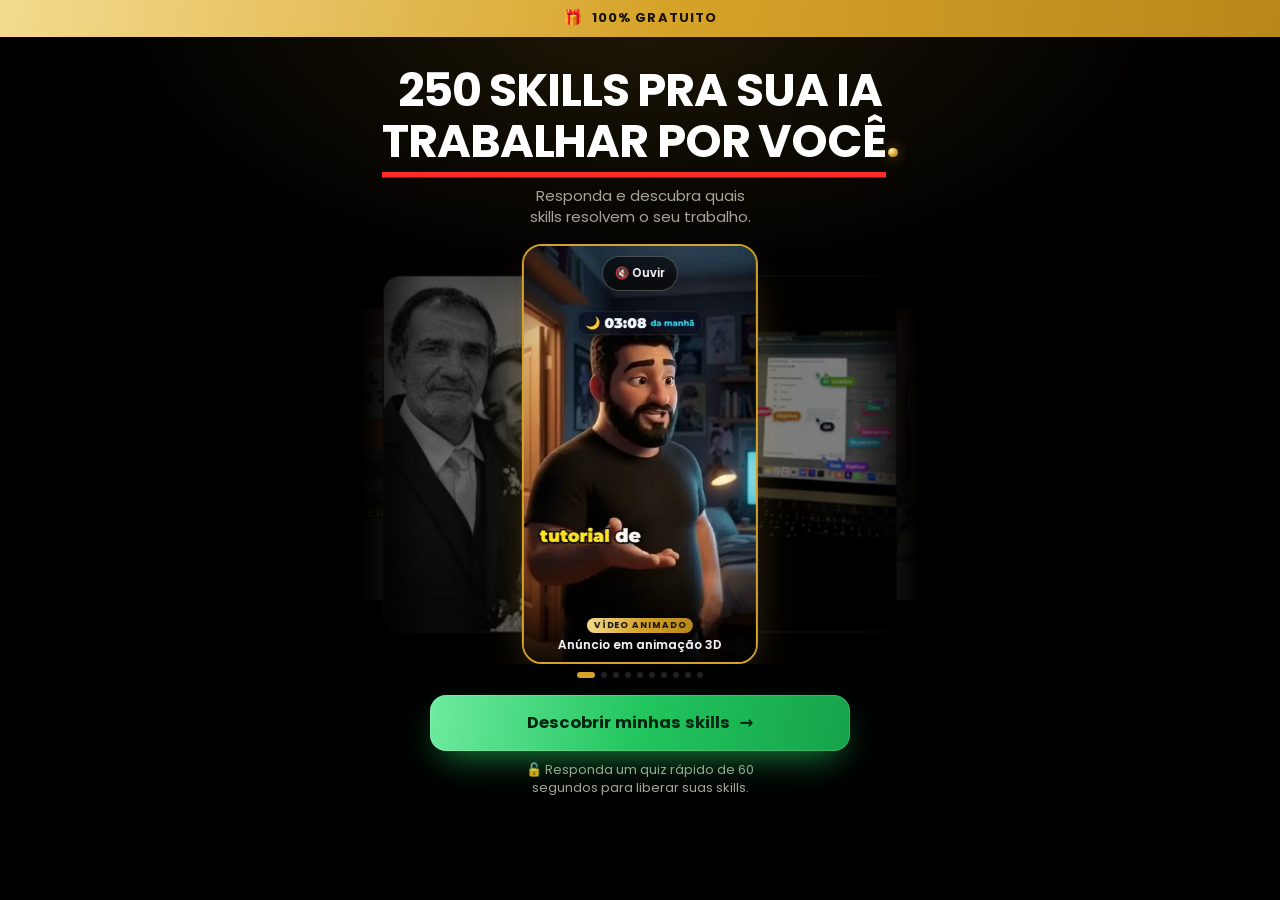
==== commit 2e56937a: "Quiz: tira o vídeo Mobília no apê vazio dos carrosséis Co-Authored-By: Claude Opus 5.5 <noreply@anth" ====
--- a/index.html
+++ b/index.html
@@ -356,7 +356,6 @@
   v2:{t:"Personagens 3D que vendem", c:"Vídeo animado", som:1},
   v3:{t:"Anúncio em animação 3D", c:"Vídeo animado", som:1},
   v4:{t:"A obra em 3D, andar por andar", c:"Arquitetura"},
-  v6:{t:"Mobília no apê vazio", c:"Imóveis", som:1},
   v8:{t:"Vídeo explicativo animado", c:"Conteúdo", som:1},
   v9:{t:"Série animada pro Reels", c:"Conteúdo", som:1},
   v10:{t:"18 efeitos de edição em 20s", c:"Edição de vídeo"},
@@ -372,7 +371,7 @@
   v16:{t:"WhatsApp automático", c:"Atendimento", soCapa:1}
 };
 /* capa: abre com v3 no centro; à direita v15, v1, v16; à esquerda (o último da lista) o casamento */
-const COVER_ORDER = ["v3","v15","v1","v16","v4","v14","v6","v2","v13","v8","casamento"];
+const COVER_ORDER = ["v3","v15","v1","v16","v4","v14","v2","v13","v8","casamento"];
 
 /* =========================================================
    NICHOS — tudo depois da 1ª pergunta muda por aqui
@@ -407,7 +406,7 @@
     pausa:"v1", pedido:"faz um vídeo desse apartamento com o meu avatar",
     tempo:["Fazer mais visitas","Fechar mais negócios","Captar mais imóveis","Ter fim de semana de novo"],
     skills:[["Avatar apresentando o imóvel","video"],["Vídeo do imóvel pro Reels","play"],["CRM de clientes","users"],["Anúncio que faz o cliente chamar","megaphone"]],
-    carrossel:["v1","v6","v11","v12"]},
+    carrossel:["v1","v11","v12"]},
   arq:{desejo:"Mostrar meus projetos em 3D pro cliente", label:"Arquitetura, engenharia ou obra", emoji:"📐", nome:"seus projetos", curto:"seus projetos",
     dores:[
       {t:"Mostrar o projeto pro cliente entender", c:"Cliente que não visualiza não fecha."},
@@ -419,7 +418,7 @@
     pausa:"v4", pedido:"mostra essa obra em 3D, andar por andar",
     tempo:["Pegar mais projetos","Focar na parte criativa","Visitar mais obras","Ter mais tempo pra mim"],
     skills:[["Render do projeto","image"],["Obra em 3D andar por andar","layers"],["Orçamento em PDF","file"],["Simulação de empreendimento","ruler"]],
-    carrossel:["v4","v6","relatorio","v12"]},
+    carrossel:["v4","relatorio","v12"]},
   beleza:{desejo:"Lotar minha agenda de clientes", label:"Estética, beleza ou saúde", emoji:"💆‍♀️", nome:"seu espaço de beleza", curto:"seu espaço de beleza",
     dores:[
       {t:"Responder agenda e preço no WhatsApp", c:"Quem não é respondido marca com outra."},
@@ -506,7 +505,7 @@
   corretor:{re:/corretor|imobiliari/, nicho:"imoveis", destaque:true, ordemDor:null,
     eyebrow:"Para corretores de imóveis", h1:["A IA faz o vídeo","do imóvel por você"],
     sub:"E responde seus leads a qualquer hora. Veja em 60 segundos o que ela já faz pelos seus imóveis.",
-    capa:["v1","v6","v11","v12"], para:"corretores de imóveis", curtoPara:"corretores",
+    capa:["v1","v11","v12"], para:"corretores de imóveis", curtoPara:"corretores",
     perde:"Como corretor, você perde", botao:"Quero a biblioteca do corretor", semana:"O que um corretor já faz na primeira semana:"},
   professora:{re:/professor/, nicho:"criador", destaque:true, ordemDor:null,
     eyebrow:"Para professoras e professores", h1:["Aula e material","prontos em minutos"],
@@ -536,7 +535,7 @@
   arquiteto:{re:/arquitet|engenheir/, nicho:"arq", destaque:true, ordemDor:null,
     eyebrow:"Para arquitetura e engenharia", h1:["Seu projeto em 3D","antes de construir"],
     sub:"Mostre a obra andar por andar pro cliente entender e fechar. Veja em 60 segundos o que a IA já faz pelos seus projetos.",
-    capa:["v4","v6","v12","relatorio"], para:"arquitetura e engenharia", curtoPara:"arquitetos",
+    capa:["v4","v12","relatorio"], para:"arquitetura e engenharia", curtoPara:"arquitetos",
     perde:"Nos seus projetos, você perde", botao:"Quero a biblioteca do arquiteto", semana:"O que um arquiteto já faz na primeira semana:"}
 };
 /* ?perfil=chave vence; senão procura a profissão em utm_campaign + utm_content + utm_medium. Qualquer falha = sem perfil */
